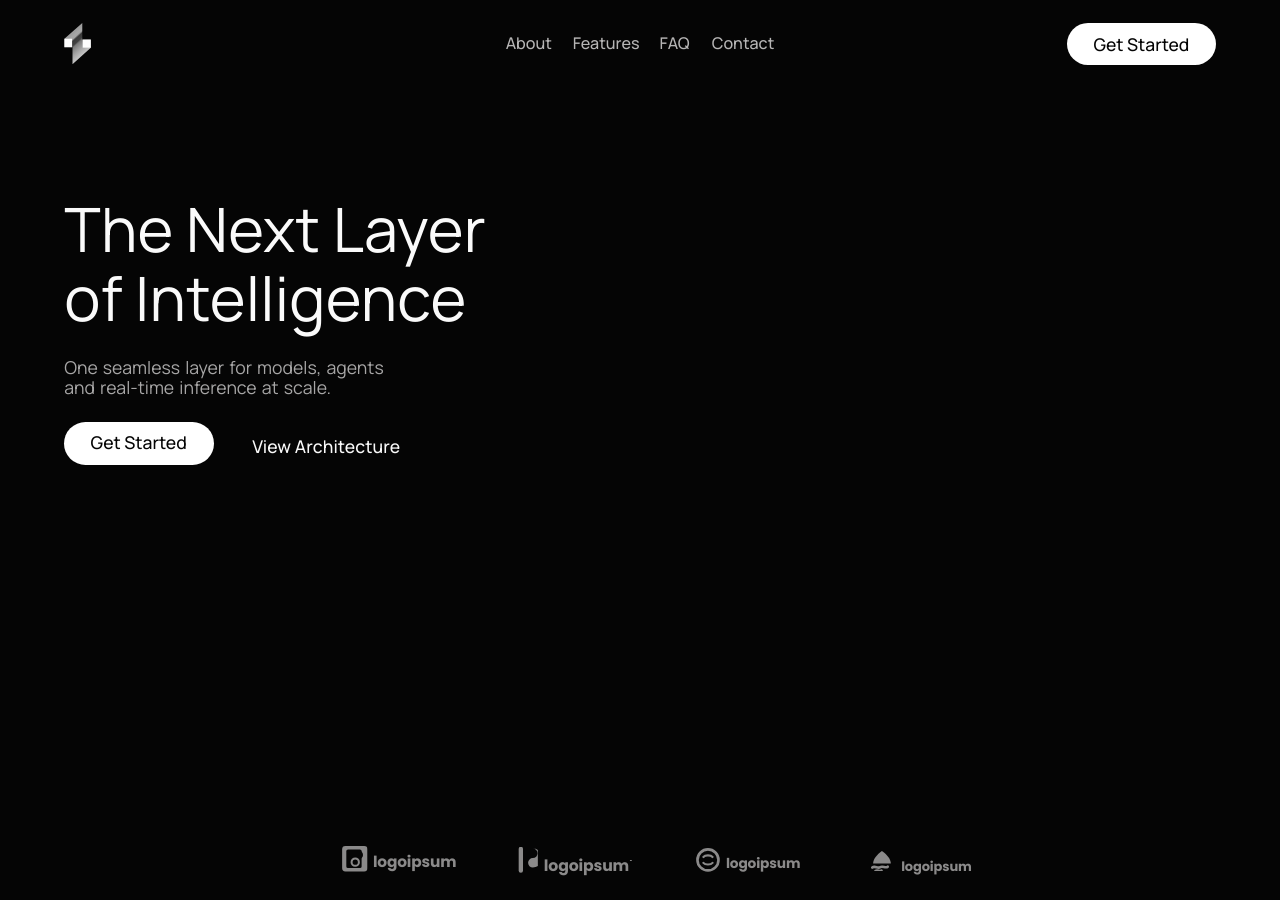
==== index.html @ 89a19761 "feat: dark cinematic AI-infrastructure landing page (single-file, fonts embedded)" ====
<!doctype html>
<html lang="en">
<head>
<meta charset="utf-8">
<meta name="viewport" content="width=device-width, initial-scale=1, viewport-fit=cover">
<meta name="color-scheme" content="dark">
<meta name="theme-color" content="#050505">
<meta name="description" content="One seamless layer for models, agents and real-time inference at scale — DevilX Security Labs.">
<title>The Next Layer of Intelligence</title>
<style>
/* ---------- Fonts (self-contained) ---------- */
@font-face{font-family:'Manrope';font-style:normal;font-weight:200 800;font-display:swap;src:url([data-uri]) format('woff2');}
@font-face{font-family:'IpsumMark';font-style:normal;font-weight:700;font-display:swap;src:url([data-uri]) format('woff2');}

/* ---------- Units & tokens ---------- */
:root{
  --u:calc(100vh / 1058);
  --uw:calc(100vw / 1487);
  --h:clamp(var(--u), calc(var(--u) * .65 + var(--uw) * .35), calc(var(--u) * 1.16));
  --m:1px;
  --ease:cubic-bezier(.22,1,.36,1);
  --ink:#fafafa;
  --muted:#a7a6a6;
  --nav:#b6b5b5;
  --strip:#8b8a8a;
  --pill:#ffffff;
  --pill-ink:#050505;
  --bg:#050505;
}
@supports (height:100dvh){ :root{ --u:calc(100dvh / 1058); } }

*,*::before,*::after{box-sizing:border-box;margin:0;padding:0}
html,body{height:100%}
body{
  background:var(--bg);
  color:var(--ink);
  font-family:'Manrope',-apple-system,BlinkMacSystemFont,'Segoe UI',sans-serif;
  overflow:hidden;
  -webkit-font-smoothing:antialiased;
  text-rendering:geometricPrecision;
}
a{color:inherit;text-decoration:none}
svg{display:block}

/* ---------- Stage ---------- */
.stage{position:relative;width:100%;height:100%;overflow:hidden}

/* ---------- Full-bleed video plate ---------- */
.plate{position:absolute;top:0;bottom:0;left:calc(50% - 50vw);right:calc(50% - 50vw);overflow:hidden;z-index:0}
.plate video{
  position:absolute;left:50%;
  top:calc(1 * var(--u));
  width:calc(1492 * var(--u));
  height:calc(1054 * var(--u));
  transform:translateX(calc(-50% - calc(.5 * var(--u))));
  object-fit:cover;pointer-events:none;
}
.plate::after{
  content:"";position:absolute;inset:0;pointer-events:none;
  background:
    linear-gradient(to bottom,
      rgba(5,5,5,0) 78.8%,
      rgba(5,5,5,.23) 79.6%,
      rgba(5,5,5,.45) 81.4%,
      rgba(5,5,5,.75) 83.3%,
      rgba(5,5,5,.84) 85.2%,
      rgba(5,5,5,.888) 88%,
      rgba(5,5,5,.905) 91%,
      rgba(5,5,5,.96) 95%,
      #050505 100%),
    linear-gradient(to right,
      #050505 calc(50% - 746 * var(--u)),
      transparent calc(50% - 676 * var(--u)),
      transparent calc(50% + 676 * var(--u)),
      #050505 calc(50% + 746 * var(--u)));
}

/* ---------- Top bar ---------- */
.topbar{position:absolute;inset:0;z-index:30;pointer-events:none}
.topbar a,.topbar button{pointer-events:auto}

.brand{position:absolute;left:calc(75 * var(--u));top:calc(27 * var(--u));width:calc(31.5 * var(--u));height:calc(48.5 * var(--u))}
.brand svg{width:100%;height:100%}

.links{
  position:absolute;left:50%;top:calc(51 * var(--u));
  transform:translate(-50%,-50%);
  display:flex;align-items:center;white-space:nowrap;
  font-size:calc(19 * var(--u));font-weight:500;color:var(--nav);
}
.links a{transition:color .3s ease}
.links a:hover{color:var(--ink)}
.links a + a{margin-left:calc(24.5 * var(--u))}
.links a:nth-child(3){margin-left:calc(23.5 * var(--u))}
.links a:nth-child(4){margin-left:calc(26 * var(--u))}

.pill{
  display:inline-flex;align-items:center;justify-content:center;
  background:var(--pill);color:var(--pill-ink);border-radius:999px;
}
.pill-nav{
  position:absolute;right:calc(75.4 * var(--u));top:calc(27 * var(--u));
  width:calc(175 * var(--u));height:calc(49 * var(--u));
  font-size:calc(20.6 * var(--u));font-weight:500;
}
.pill-nav span{display:inline-block;transform:translateY(calc(1 * var(--u)))}
.pill-nav:hover,.pill-cta:hover{opacity:.92}

/* ---------- Hero ---------- */
.hero{position:absolute;inset:0;pointer-events:none;z-index:20}
.hero a{pointer-events:auto}

.headline{
  position:absolute;left:calc(75.5 * var(--u));top:calc(230.5 * var(--u));
  font-weight:400;color:var(--ink);line-height:1;
  font-size:calc(71.6 * var(--h));
  line-height:calc(80.5 * var(--h));
  letter-spacing:calc(.3 * var(--h));
}
.headline span{display:block;white-space:nowrap}

.sub{
  position:absolute;left:calc(75.5 * var(--u));
  top:calc(230.5 * var(--u) + 189 * var(--h));
  color:var(--muted);font-weight:400;
  font-size:calc(20.7 * var(--h));
  line-height:calc(23.5 * var(--h));
  word-spacing:calc(1.8 * var(--h));
}
.sub span{display:block;white-space:nowrap}

.pill-cta{
  position:absolute;left:calc(74.9 * var(--u));
  top:calc(230.5 * var(--u) + 264.5 * var(--h));
  width:calc(175.6 * var(--h));height:calc(50 * var(--h));
  font-size:calc(20.6 * var(--h));font-weight:500;
}
.ghost{
  position:absolute;
  left:calc(74.9 * var(--u) + 220.6 * var(--h));
  top:calc(230.5 * var(--u) + 279.5 * var(--h));
  font-size:calc(20.6 * var(--h));font-weight:500;color:var(--ink);
  letter-spacing:calc(.12 * var(--h));
  transition:opacity .3s ease;
}
.ghost:hover{opacity:.7}

/* ---------- Logo strip ---------- */
.logos{
  position:absolute;inset:0;z-index:20;
  left:50%;width:calc(741 * var(--u));
  transform:translateX(calc(-50% + 20 * var(--u)));
  color:var(--strip);pointer-events:none;
}
.lg{position:absolute;white-space:nowrap}
.lg svg{position:absolute;left:0;top:0}
.lg .word{
  position:absolute;
  font-family:'IpsumMark','Manrope',sans-serif;font-weight:700;
  letter-spacing:-.01em;
}
.lg1{left:calc(-.5 * var(--u));top:calc(994.7 * var(--u))}
.lg1 svg{width:calc(30.5 * var(--u));height:calc(31 * var(--u))}
.lg1 .word{left:calc(37 * var(--u));top:calc(5.6 * var(--u));font-size:calc(18.1 * var(--u))}

.lg2{left:calc(206.5 * var(--u));top:calc(995.7 * var(--u))}
.lg2 svg{width:calc(24.5 * var(--u));height:calc(30 * var(--u))}
.lg2 .word{left:calc(31 * var(--u));top:calc(7.3 * var(--u));font-size:calc(18.5 * var(--u))}
.lg2 .dot{display:inline-block;width:.09em;height:.09em;border-radius:50%;background:currentColor;vertical-align:.62em;margin-left:.06em}

.lg3{left:calc(416.5 * var(--u));top:calc(996.7 * var(--u))}
.lg3 svg{width:calc(28.5 * var(--u));height:calc(28 * var(--u))}
.lg3 .word{left:calc(35 * var(--u));top:calc(7.3 * var(--u));font-size:calc(16.15 * var(--u))}

.lg4{left:calc(620.5 * var(--u));top:calc(998.7 * var(--u))}
.lg4 svg{width:calc(28.5 * var(--u));height:calc(25.5 * var(--u))}
.lg4 .word{left:calc(37 * var(--u));top:calc(8.3 * var(--u));font-size:calc(15.3 * var(--u))}

/* ---------- Mobile burger ---------- */
.burger{
  position:absolute;right:calc(72 * var(--m));top:calc(26 * var(--m));z-index:60;
  display:none;place-items:center;
  width:calc(46 * var(--m));height:calc(46 * var(--m));
  border-radius:999px;border:1px solid rgba(255,255,255,.14);
  background:rgba(255,255,255,.06);
  -webkit-backdrop-filter:blur(14px);backdrop-filter:blur(14px);
  cursor:pointer;
}
.burger i{
  position:absolute;left:50%;width:calc(19 * var(--m));height:calc(1.8 * var(--m));
  margin-left:calc(-9.5 * var(--m));border-radius:2px;background:var(--ink);
  transition:transform .42s var(--ease);
}
.burger i:nth-child(1){transform:translateY(calc(-4.3 * var(--m)))}
.burger i:nth-child(2){transform:translateY(calc( 4.3 * var(--m)))}
.stage.is-open .burger i:nth-child(1){transform:rotate(45deg)}
.stage.is-open .burger i:nth-child(2){transform:rotate(-45deg)}

/* ---------- Full-screen menu (portrait) ---------- */
.menu{
  position:fixed;inset:0;z-index:50;display:none;
  background:linear-gradient(180deg,rgba(5,5,5,.96),rgba(5,5,5,.98)),url();
  -webkit-backdrop-filter:blur(18px);backdrop-filter:blur(18px);
  opacity:0;visibility:hidden;
  transition:opacity .42s ease,visibility .42s ease;
  padding-top:calc(22 * var(--m));
  padding-left:calc(22 * var(--m));
  padding-right:calc(22 * var(--m));
  padding-bottom:calc(34 * var(--m));
  padding-top:calc(22 * var(--m) + env(safe-area-inset-top));
  padding-bottom:calc(34 * var(--m) + env(safe-area-inset-bottom));
}
.stage.is-open .menu{opacity:1;visibility:visible}
.menu-inner{display:flex;flex-direction:column;height:100%;justify-content:space-between}
.menu-eyebrow{font-size:calc(13 * var(--m));font-weight:600;letter-spacing:calc(.24 * var(--m));text-transform:uppercase;color:var(--strip)}
.menu-list{list-style:none}
.menu-list li{border-bottom:1px solid rgba(255,255,255,.07)}
.menu-list a{
  display:flex;align-items:center;justify-content:space-between;
  padding:calc(15 * var(--m)) 0;
  font-size:calc(31 * var(--m));min-font-size:25px;
  font-weight:600;color:var(--ink);letter-spacing:calc(.3 * var(--m));
}
.menu-list a{font-size:max(calc(31 * var(--m)),25px)}
.menu-list a::after{
  content:"";width:calc(8 * var(--m));height:calc(8 * var(--m));
  border-top:1.5px solid var(--strip);border-right:1.5px solid var(--strip);
  transform:rotate(45deg);flex:none;
}
.menu-foot{display:flex;flex-direction:column;gap:calc(20 * var(--m));align-items:flex-start}
.menu-foot .pill-cta{position:static;width:auto;height:calc(50 * var(--m));padding:0 calc(30 * var(--m));font-size:calc(17 * var(--m))}
.menu-foot .ghost{position:static;left:auto;top:auto;font-size:calc(16 * var(--m));letter-spacing:calc(.1 * var(--m));color:var(--muted)}

/* Reveal stagger */
.menu .reveal{opacity:0;transform:translateY(calc(18 * var(--m)));transition:opacity .5s ease var(--d,0s),transform .5s var(--ease) var(--d,0s)}
.stage.is-open .menu .reveal{opacity:1;transform:none}
.menu-eyebrow.reveal{--d:.06s}
.menu-list li:nth-child(1) .reveal,.menu-list li.reveal:nth-child(1){--d:.10s}
.menu-list li.reveal:nth-child(2){--d:.16s}
.menu-list li.reveal:nth-child(3){--d:.22s}
.menu-list li.reveal:nth-child(4){--d:.28s}
.menu-foot.reveal{--d:.34s}

/* ---------- Entrance animations ---------- */
@keyframes rise{from{opacity:0;transform:translateY(calc(14 * var(--u)))}}
@keyframes riseHead{from{opacity:0;transform:translateY(calc(14 * var(--h)))}}
@keyframes riseNav{from{opacity:0;transform:translate(-50%,calc(-50% + 14 * var(--u)))}}
@keyframes fade{from{opacity:0}}

@media (prefers-reduced-motion: no-preference){
  .brand{animation:rise .8s var(--ease) both}
  .links{animation:riseNav .8s var(--ease) both}
  .pill-nav{animation:rise .8s var(--ease) both}
  .headline{animation:riseHead .9s var(--ease) .06s both}
  .sub{animation:riseHead .9s var(--ease) .14s both}
  .pill-cta,.ghost{animation:riseHead .9s var(--ease) .22s both}
  .lg{animation:fade 1.1s var(--ease) .34s both}
}
@media (prefers-reduced-motion: reduce){
  .brand,.links,.pill-nav,.headline,.sub,.pill-cta,.ghost,.lg{animation:none !important}
  .burger i,.menu,.menu .reveal{transition-duration:.001ms !important}
}

/* ============================================================
   Portrait / tablet
   ============================================================ */
@media (max-aspect-ratio: 11/10){
  :root{--m:min(calc(100vw / 430), 1.34px)}
  .stage{display:flex;flex-direction:column}
  .plate{top:0;left:0;right:0;width:100%;transform:none;overflow:hidden}
  .plate video{left:0;right:0;top:0;bottom:0;width:100%;height:100%;transform:none;object-position:43% center}
  .plate::after{
    background:
      linear-gradient(to right, rgba(5,5,5,.86), rgba(5,5,5,.66) 42%, rgba(5,5,5,.2) 78%, rgba(5,5,5,.1) 100%),
      linear-gradient(to bottom, rgba(5,5,5,.72) 0%, rgba(5,5,5,.34) 24%, rgba(5,5,5,.34) 56%, rgba(5,5,5,.8) 82%, rgba(5,5,5,.97) 94%, #050505 100%);
  }

  .topbar{position:relative;inset:auto;height:auto;flex:none;pointer-events:none}
  .brand{position:absolute;left:calc(22 * var(--m));top:calc(28 * var(--m));width:calc(24 * var(--m));height:calc(37 * var(--m))}
  .links,.pill-nav{display:none}
  .burger{display:grid}

  .hero{position:relative;inset:auto;flex:1;display:flex;flex-direction:column;justify-content:flex-end;padding:0 calc(22 * var(--m)) calc(14 * var(--m));pointer-events:none}
  .headline{position:static;margin-bottom:calc(12 * var(--m));font-size:max(calc(34 * var(--m)),27px);line-height:1.16;letter-spacing:calc(.3 * var(--m))}
  .headline span{display:inline;white-space:normal}
  .headline span + span::before{content:" "}
  .sub{position:static;margin-bottom:calc(24 * var(--m));font-size:max(calc(15.5 * var(--m)),13px);line-height:calc(23.5 * var(--m));word-spacing:normal;color:var(--muted)}
  .sub span{white-space:normal}
  .sub span + span::before{content:" "}
  .pill-cta{position:static;width:auto;height:calc(50 * var(--m));padding:0 calc(30 * var(--m));font-size:calc(17 * var(--m));align-self:flex-start}
  .ghost{position:static;left:auto;top:auto;margin-top:calc(16 * var(--m));font-size:calc(16 * var(--m))}

  .logos{position:relative;inset:auto;flex:none;width:auto;transform:none;padding:calc(20 * var(--m)) calc(22 * var(--m)) calc(34 * var(--m));padding-bottom:calc(34 * var(--m) + env(safe-area-inset-bottom));display:grid;grid-template-columns:repeat(2,auto);gap:calc(20 * var(--m)) calc(26 * var(--m));justify-content:start;align-content:end}
  .lg{position:static;display:flex;align-items:center}
  .lg svg{position:static;width:calc(24 * var(--m));height:calc(24 * var(--m));flex:none}
  .lg2 svg{height:calc(28 * var(--m))}
  .lg .word{position:static;left:auto;top:auto;font-size:max(calc(15.5 * var(--m)),13px);margin-left:calc(8 * var(--m))}
}

@media (min-width:600px) and (max-aspect-ratio: 11/10){
  :root{--m:min(calc(100vw / 860), calc(100vh / 760), 1.25px)}
  .plate video{object-position:44% center}
  .plate::after{
    background:
      linear-gradient(to right, rgba(5,5,5,.84), rgba(5,5,5,.6) 42%, rgba(5,5,5,.16) 78%, rgba(5,5,5,.06) 100%),
      linear-gradient(to bottom, rgba(5,5,5,.66) 0%, rgba(5,5,5,.28) 24%, rgba(5,5,5,.3) 56%, rgba(5,5,5,.78) 82%, rgba(5,5,5,.96) 94%, #050505 100%);
  }
  .headline{font-size:max(calc(46 * var(--m)),34px)}
  .headline span{display:block}
  .headline span + span::before{content:none}
  .logos{grid-template-columns:repeat(4,auto);gap:calc(22 * var(--m)) calc(30 * var(--m))}
}
</style>
</head>
<body>
<div class="stage" id="stage">

  <div class="plate">
    <video autoplay muted loop playsinline preload="auto" aria-hidden="true" tabindex="-1"
      src="https://d8j0ntlcm91z4.cloudfront.net/user_38xzZboKViGWJOttwIXH07lWA1P/hf_20260808_112712_da9d53df-6d27-4b12-bdf6-aa9dc2622bdf.mp4"></video>
  </div>

  <header class="topbar">
    <a class="brand" href="/" aria-label="Home">
      <svg viewBox="0 0 31.5 48.5" xmlns="http://www.w3.org/2000/svg" aria-hidden="true">
        <defs>
          <linearGradient id="bg1" gradientUnits="userSpaceOnUse" x1="8" y1="0" x2="34.1" y2="28.9">
            <stop offset=".28" stop-color="#9e9e9e"/>
            <stop offset=".34" stop-color="#a6a6a6"/>
            <stop offset=".40" stop-color="#a3a3a3"/>
            <stop offset=".45" stop-color="#3a3a3a"/>
            <stop offset=".55" stop-color="#414141"/>
            <stop offset=".60" stop-color="#7a7a7a"/>
            <stop offset=".68" stop-color="#8e8e8e"/>
            <stop offset=".80" stop-color="#a9a9a9"/>
            <stop offset=".95" stop-color="#c4c4c4"/>
            <stop offset="1"  stop-color="#cccccc"/>
          </linearGradient>
        </defs>
        <path d="M21.5 0 L21.5 19.5 L31.5 19.5 L31.5 29 L10 48.5 L10 28.5 L0.5 28.5 L0.5 18.5 Z" fill="url(#bg1)"/>
        <rect x="0.5" y="18.5" width="9" height="10" fill="#fdfdfd"/>
        <rect x="22" y="19.5" width="9.5" height="9.5" fill="#fdfdfd"/>
      </svg>
    </a>

    <nav class="links" aria-label="Primary">
      <a href="#about">About</a>
      <a href="#features">Features</a>
      <a href="#faq">FAQ</a>
      <a href="#contact">Contact</a>
    </nav>

    <a class="pill pill-nav" href="#contact"><span>Get Started</span></a>

    <button class="burger" id="burger" type="button" aria-label="Open menu" aria-expanded="false" aria-controls="menu">
      <i></i><i></i>
    </button>
  </header>

  <nav class="menu" id="menu" aria-label="Mobile" aria-hidden="true">
    <div class="menu-inner">
      <p class="menu-eyebrow reveal">Menu</p>
      <ul class="menu-list">
        <li class="reveal"><a href="#about">About</a></li>
        <li class="reveal"><a href="#features">Features</a></li>
        <li class="reveal"><a href="#faq">FAQ</a></li>
        <li class="reveal"><a href="#contact">Contact</a></li>
      </ul>
      <div class="menu-foot">
        <a class="pill pill-cta reveal" href="#contact"><span>Get Started</span></a>
        <a class="ghost reveal" href="#architecture">View Architecture</a>
      </div>
    </div>
  </nav>

  <main class="hero">
    <h1 class="headline"><span>The Next Layer</span><span>of Intelligence</span></h1>
    <p class="sub"><span>One seamless layer for models, agents</span><span>and real-time inference at scale.</span></p>
    <div class="actions">
      <a class="pill pill-cta" href="#contact"><span>Get Started</span></a>
      <a class="ghost" href="#architecture">View Architecture</a>
    </div>
  </main>

  <section class="logos" aria-label="Partners">
    <div class="lg lg1">
      <svg viewBox="0 0 30 31" aria-hidden="true">
        <defs><mask id="lg1m"><rect width="30" height="31" fill="#fff"/><circle cx="19.5" cy="10.5" r="5.1" fill="#000"/></mask></defs>
        <path fill="currentColor" mask="url(#lg1m)" d="M0 4a4 4 0 0 1 4-4h22a4 4 0 0 1 4 4v22a4 4 0 0 1-4 4H4a4 4 0 0 1-4-4V4zm5 2v18a2 2 0 0 0 2 2h14a2 2 0 0 0 2-2V6a2 2 0 0 0-2-2H7a2 2 0 0 0-2 2z"/>
        <path fill="currentColor" d="M15.5 24.5a5.5 5.5 0 1 1 0-11 5.5 5.5 0 0 1 0 11zm0-8.6a3.1 3.1 0 1 0 0 6.2 3.1 3.1 0 0 0 0-6.2z"/>
      </svg>
      <span class="word">logoipsum</span>
    </div>

    <div class="lg lg2">
      <svg viewBox="0 0 25 30" aria-hidden="true">
        <path fill="currentColor" d="M1 2a2.6 2.6 0 0 1 5.2 0v26A2.6 2.6 0 0 1 1 28V2z"/>
        <path fill="currentColor" d="M18 1.6a11.4 11.4 0 1 1 0 22.8 5.7 5.7 0 0 1 0-11.4 5.7 5.7 0 0 0 0-11.4z"/>
      </svg>
      <span class="word">logoipsum<span class="dot"></span></span>
    </div>

    <div class="lg lg3">
      <svg viewBox="0 0 28 28" aria-hidden="true" fill="none" stroke="currentColor">
        <circle cx="14" cy="14" r="12.35" stroke-width="3.1"/>
        <path d="M8.6 10.6c2.1-2.6 8.7-2.6 10.8 0" stroke-width="2.5" stroke-linecap="round"/>
        <path d="M8.6 17.4c2.1 2.6 8.7 2.6 10.8 0" stroke-width="2.5" stroke-linecap="round"/>
      </svg>
      <span class="word">logoipsum</span>
    </div>

    <div class="lg lg4">
      <svg viewBox="0 0 28 25.5" aria-hidden="true">
        <path fill="currentColor" d="M14 1.2c6.6 4.8 10.4 10 10.4 14.6H3.6C3.6 11.2 7.4 6 14 1.2z"/>
        <g fill="none" stroke="currentColor" stroke-width="3.05" stroke-linecap="round">
          <path d="M2.6 20.6c3.2-2.4 6.4 1.6 9.4-.4s6 1.8 8.8-.6"/>
          <path d="M6.4 24.6c2.4-1.8 4.8 1.2 7-.4"/>
        </g>
      </svg>
      <span class="word">logoipsum</span>
    </div>
  </section>

</div>

<script>
(function(){
  var stage = document.getElementById('stage');
  var burger = document.getElementById('burger');
  var menu = document.getElementById('menu');

  function setOpen(open){
    stage.classList.toggle('is-open', open);
    burger.setAttribute('aria-expanded', String(open));
    burger.setAttribute('aria-label', open ? 'Close menu' : 'Open menu');
    menu.setAttribute('aria-hidden', String(!open));
  }

  burger.addEventListener('click', function(){
    setOpen(!stage.classList.contains('is-open'));
  });

  menu.addEventListener('click', function(e){
    if (e.target.closest('a')) setOpen(false);
  });

  document.addEventListener('keydown', function(e){
    if (e.key === 'Escape' && stage.classList.contains('is-open')) setOpen(false);
  });

  window.addEventListener('resize', function(){
    if (window.innerWidth / window.innerHeight > 1.1) setOpen(false);
  });
})();
</script>
</body>
</html>
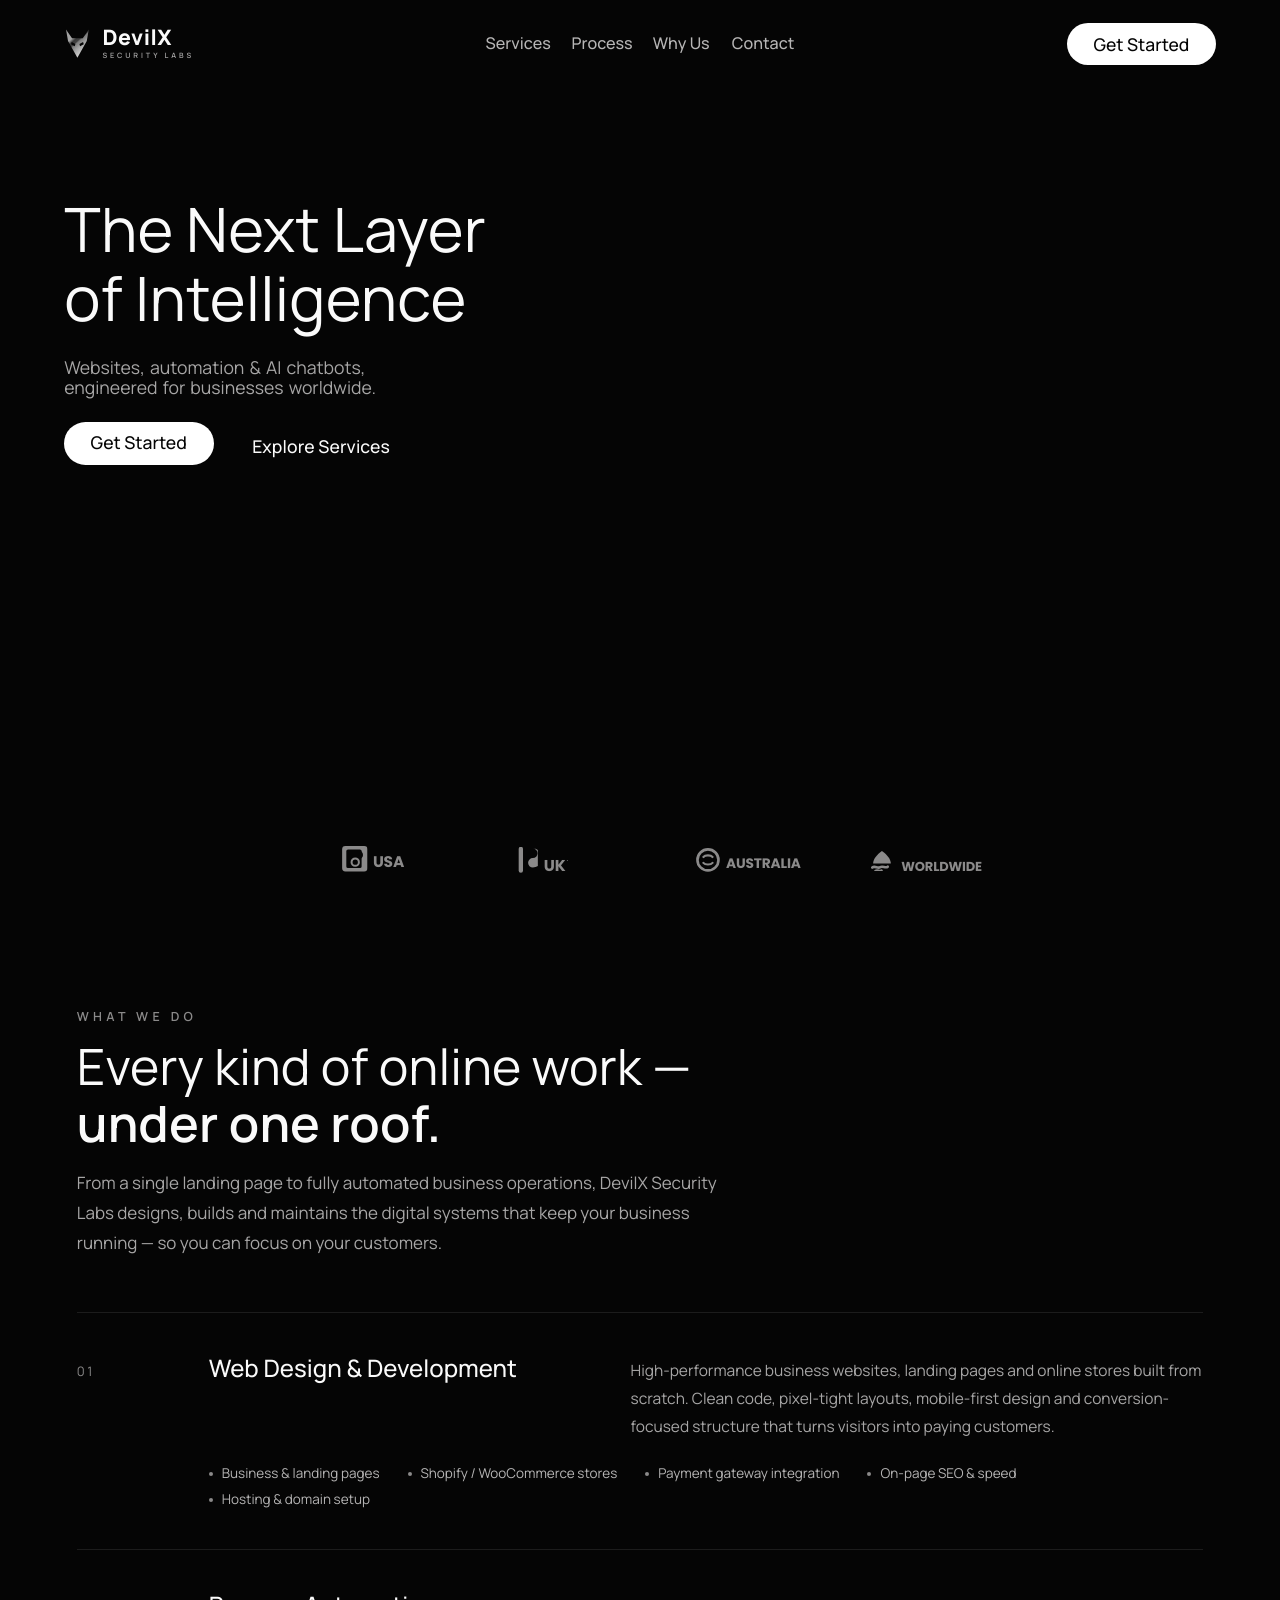
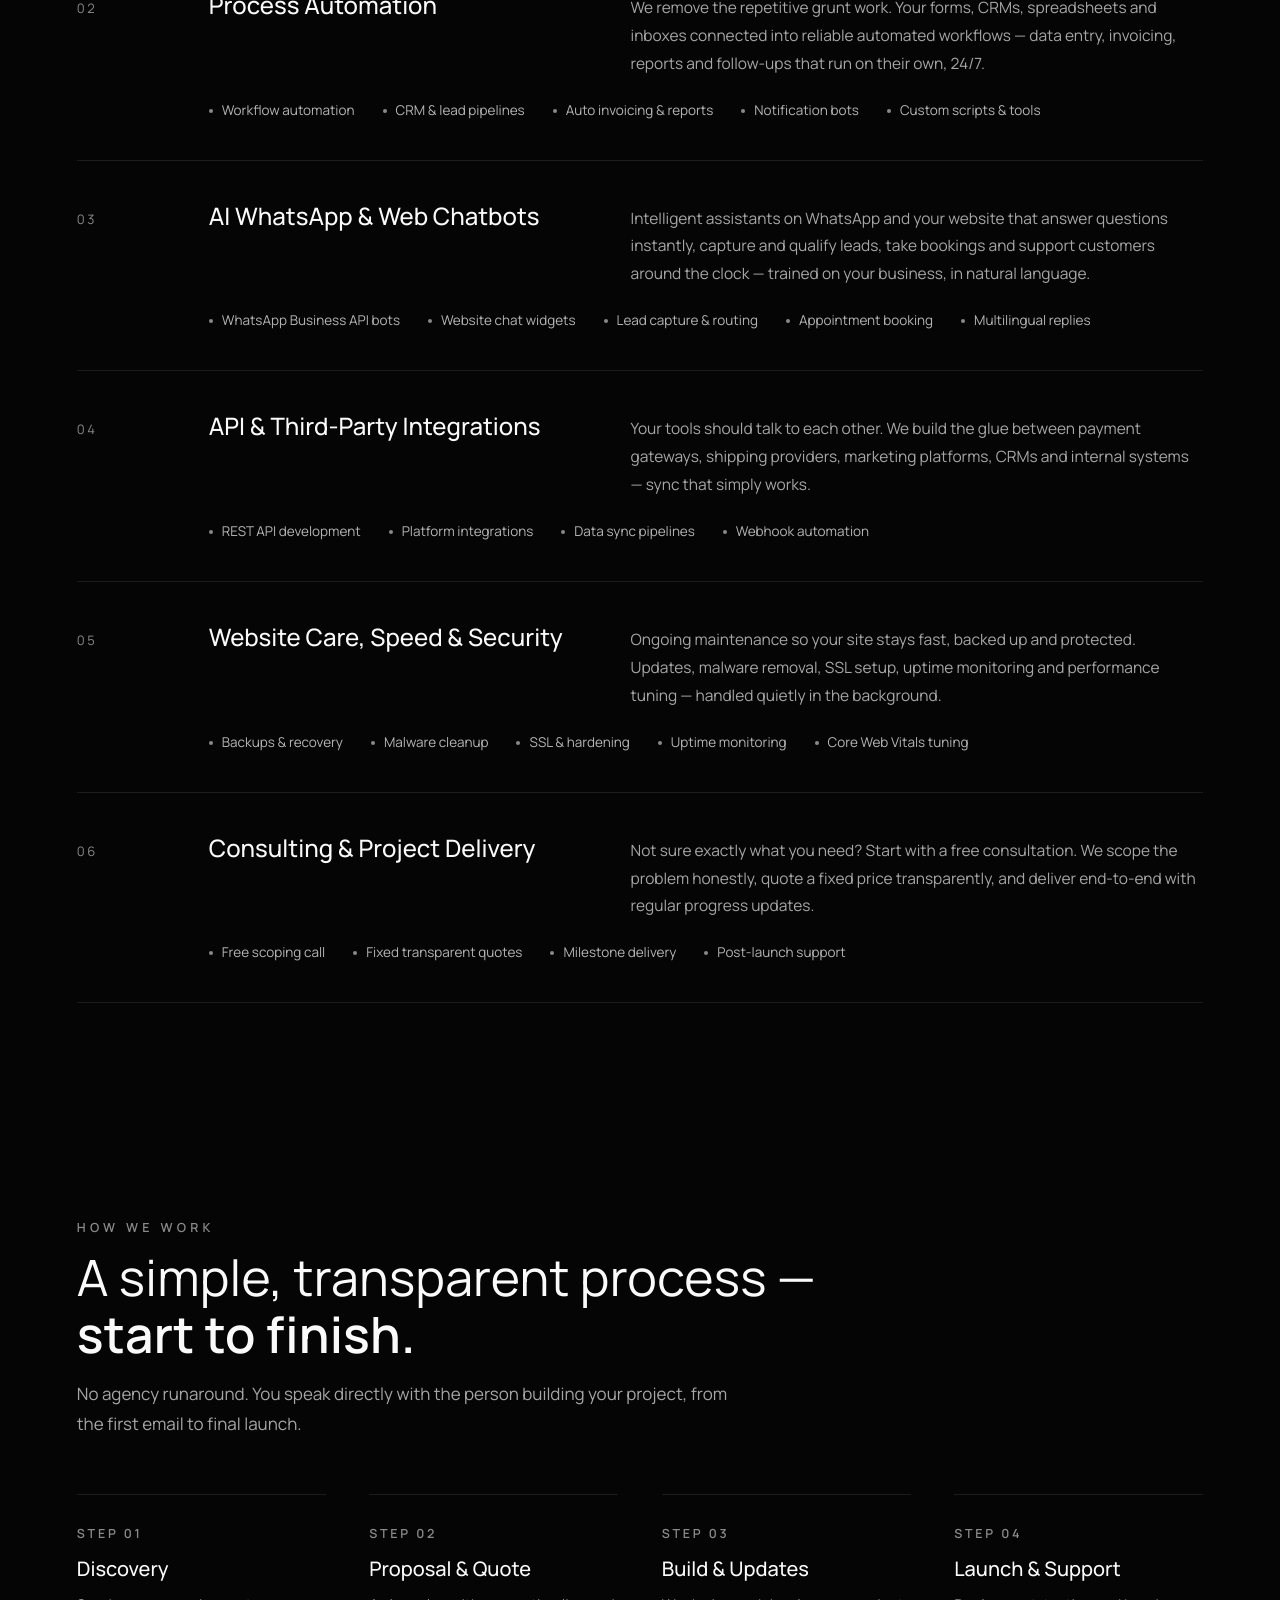
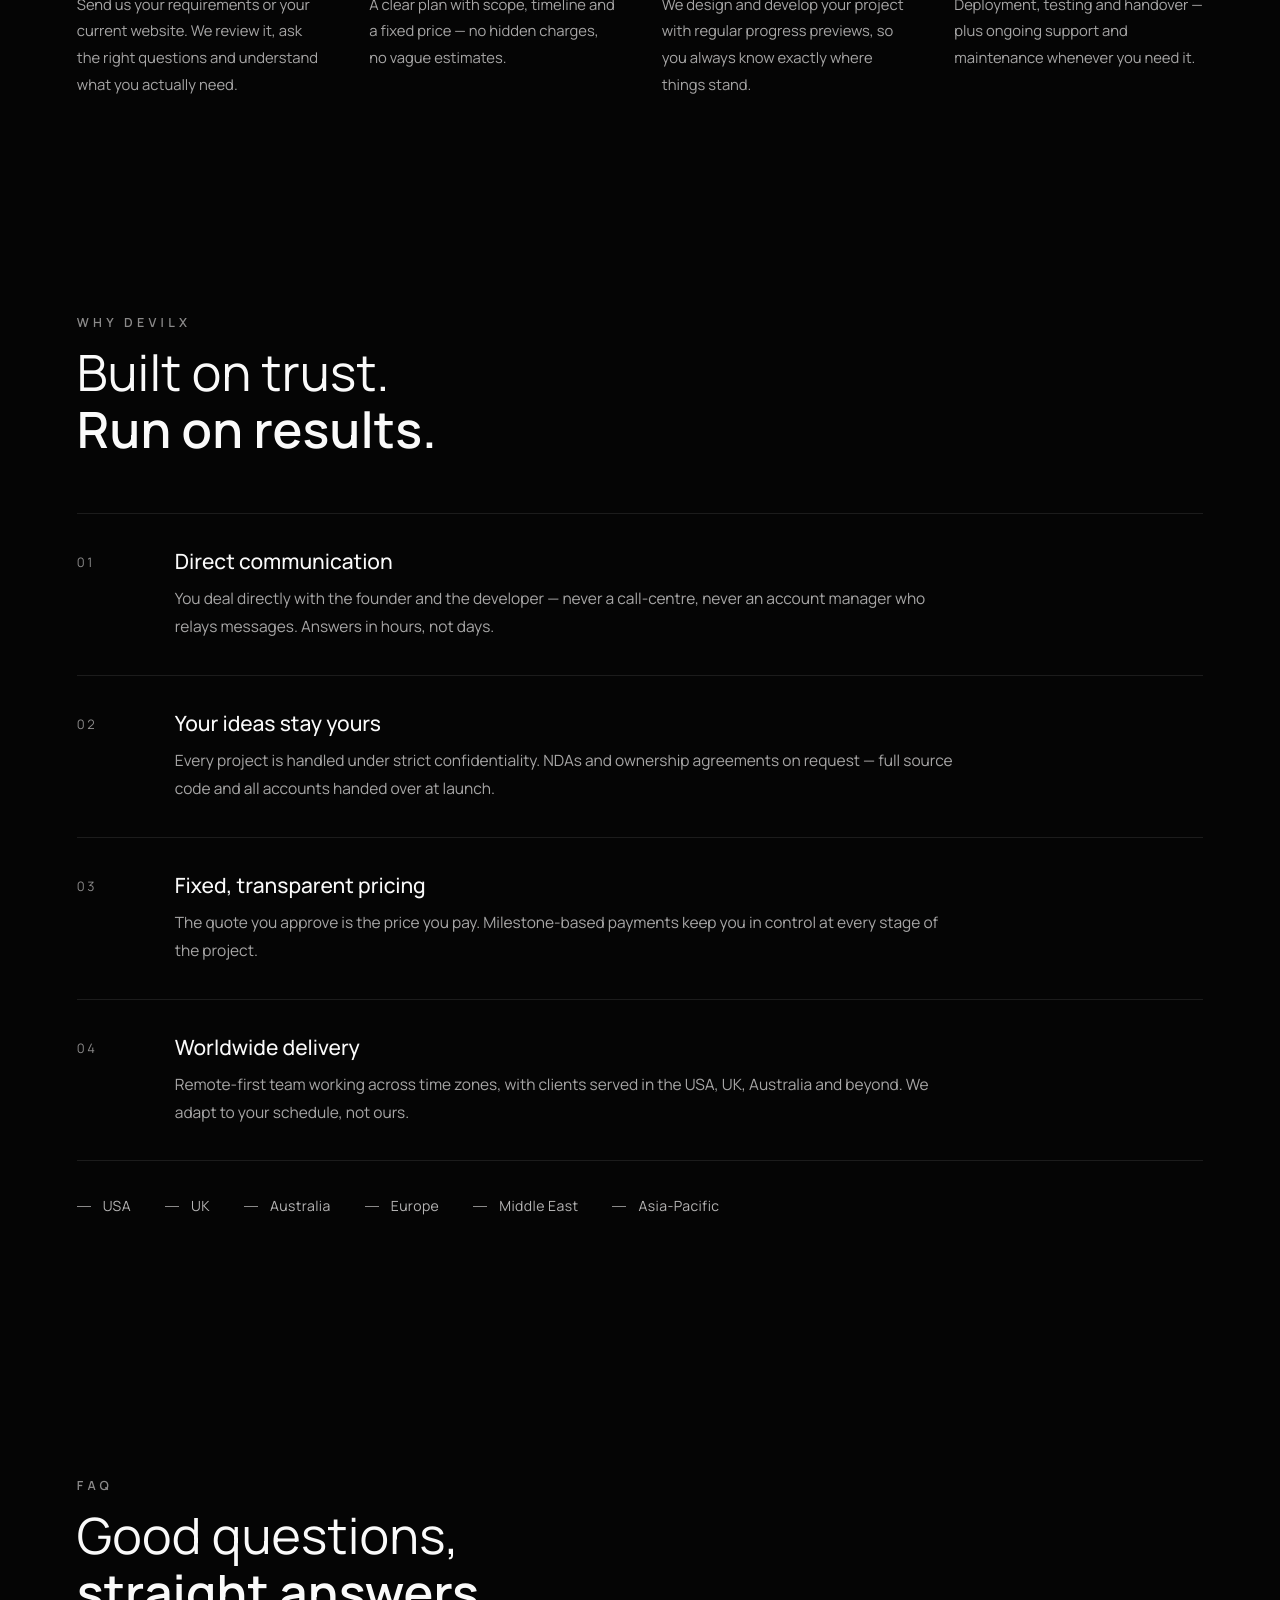
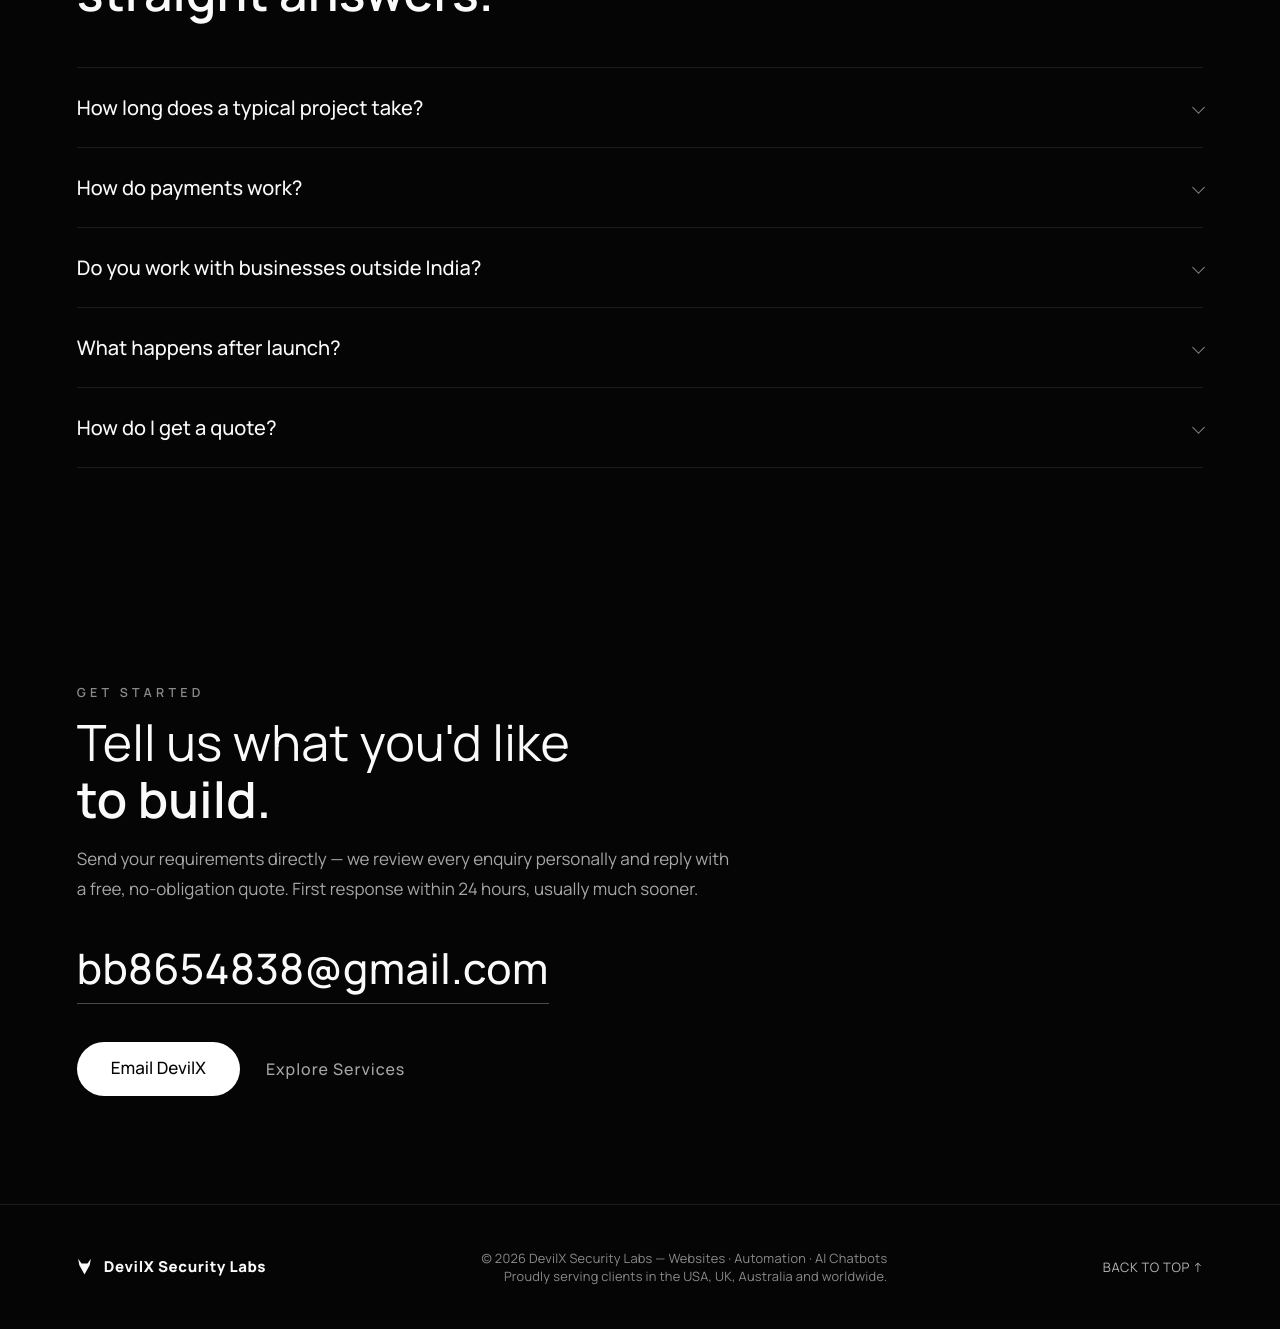
==== commit 2070da32: "feat: DevilX Security Labs business site — logo, services, process, FAQ, contact" ====
--- a/index.html
+++ b/index.html
@@ -5,8 +5,10 @@
 <meta name="viewport" content="width=device-width, initial-scale=1, viewport-fit=cover">
 <meta name="color-scheme" content="dark">
 <meta name="theme-color" content="#050505">
-<meta name="description" content="One seamless layer for models, agents and real-time inference at scale — DevilX Security Labs.">
-<title>The Next Layer of Intelligence</title>
+<meta name="description" content="DevilX Security Labs — websites, process automation, and AI WhatsApp & web chatbots for ambitious businesses. Serving clients across the USA, UK, Australia and worldwide.">
+<meta property="og:title" content="DevilX Security Labs — The Next Layer of Intelligence">
+<meta property="og:description" content="Websites, automation & AI chatbots engineered for businesses worldwide. Free consultation, transparent pricing, direct communication.">
+<title>DevilX Security Labs — Web, Automation & AI Chatbots</title>
 <style>
 /* ---------- Fonts (self-contained) ---------- */
 @font-face{font-family:'Manrope';font-style:normal;font-weight:200 800;font-display:swap;src:url([data-uri]) format('woff2');}
@@ -26,27 +28,32 @@
   --pill:#ffffff;
   --pill-ink:#050505;
   --bg:#050505;
+  --line:rgba(255,255,255,.09);
 }
 @supports (height:100dvh){ :root{ --u:calc(100dvh / 1058); } }
 
 *,*::before,*::after{box-sizing:border-box;margin:0;padding:0}
+html{scroll-behavior:smooth}
 html,body{height:100%}
 body{
   background:var(--bg);
   color:var(--ink);
   font-family:'Manrope',-apple-system,BlinkMacSystemFont,'Segoe UI',sans-serif;
-  overflow:hidden;
+  overflow-x:hidden;
   -webkit-font-smoothing:antialiased;
   text-rendering:geometricPrecision;
 }
 a{color:inherit;text-decoration:none}
 svg{display:block}
-
-/* ---------- Stage ---------- */
-.stage{position:relative;width:100%;height:100%;overflow:hidden}
+::selection{background:#fafafa;color:#050505}
+:focus-visible{outline:1.5px solid rgba(255,255,255,.65);outline-offset:3px;border-radius:2px}
+
+/* ---------- Hero stage (first viewport — exact comp geometry) ---------- */
+.hero-stage{position:relative;width:100%;height:100%;min-height:100vh;overflow:hidden}
+@supports (height:100dvh){ .hero-stage{height:100dvh} }
 
 /* ---------- Full-bleed video plate ---------- */
-.plate{position:absolute;top:0;bottom:0;left:calc(50% - 50vw);right:calc(50% - 50vw);overflow:hidden;z-index:0}
+.plate{position:absolute;top:0;bottom:0;left:0;right:0;overflow:hidden;z-index:0}
 .plate video{
   position:absolute;left:50%;
   top:calc(1 * var(--u));
@@ -76,11 +83,15 @@
 }
 
 /* ---------- Top bar ---------- */
-.topbar{position:absolute;inset:0;z-index:30;pointer-events:none}
+.topbar{position:fixed;top:0;left:0;right:0;height:100vh;max-height:var(--u);z-index:40;pointer-events:none;transition:background .35s ease,border-color .35s ease;border-bottom:1px solid transparent}
+.topbar.scrolled{background:rgba(5,5,5,.72);-webkit-backdrop-filter:blur(16px);backdrop-filter:blur(16px);border-bottom-color:var(--line)}
 .topbar a,.topbar button{pointer-events:auto}
 
-.brand{position:absolute;left:calc(75 * var(--u));top:calc(27 * var(--u));width:calc(31.5 * var(--u));height:calc(48.5 * var(--u))}
-.brand svg{width:100%;height:100%}
+.brand{position:absolute;left:calc(75 * var(--u));top:calc(27 * var(--u));display:flex;align-items:center;gap:calc(14 * var(--u))}
+.brand-mark{width:calc(31.5 * var(--u));height:calc(48.5 * var(--u));flex:none}
+.brand-word{display:flex;flex-direction:column;line-height:1}
+.brand-word em{font-style:normal;font-weight:800;font-size:calc(25 * var(--u));letter-spacing:calc(.6 * var(--u));color:var(--ink)}
+.brand-word small{font-size:calc(8.6 * var(--u));font-weight:600;letter-spacing:calc(3.4 * var(--u));color:var(--muted);margin-top:calc(5 * var(--u))}
 
 .links{
   position:absolute;left:50%;top:calc(51 * var(--u));
@@ -104,9 +115,9 @@
   font-size:calc(20.6 * var(--u));font-weight:500;
 }
 .pill-nav span{display:inline-block;transform:translateY(calc(1 * var(--u)))}
-.pill-nav:hover,.pill-cta:hover{opacity:.92}
-
-/* ---------- Hero ---------- */
+.pill-nav:hover,.pill-cta:hover{opacity:.9}
+
+/* ---------- Hero content ---------- */
 .hero{position:absolute;inset:0;pointer-events:none;z-index:20}
 .hero a{pointer-events:auto}
 
@@ -178,7 +189,7 @@
 
 /* ---------- Mobile burger ---------- */
 .burger{
-  position:absolute;right:calc(72 * var(--m));top:calc(26 * var(--m));z-index:60;
+  position:absolute;right:calc(24 * var(--m));top:calc(26 * var(--m));z-index:60;
   display:none;place-items:center;
   width:calc(46 * var(--m));height:calc(46 * var(--m));
   border-radius:999px;border:1px solid rgba(255,255,255,.14);
@@ -193,32 +204,30 @@
 }
 .burger i:nth-child(1){transform:translateY(calc(-4.3 * var(--m)))}
 .burger i:nth-child(2){transform:translateY(calc( 4.3 * var(--m)))}
-.stage.is-open .burger i:nth-child(1){transform:rotate(45deg)}
-.stage.is-open .burger i:nth-child(2){transform:rotate(-45deg)}
+body.menu-open .burger i:nth-child(1){transform:rotate(45deg)}
+body.menu-open .burger i:nth-child(2){transform:rotate(-45deg)}
 
 /* ---------- Full-screen menu (portrait) ---------- */
 .menu{
   position:fixed;inset:0;z-index:50;display:none;
-  background:linear-gradient(180deg,rgba(5,5,5,.96),rgba(5,5,5,.98)),url();
+  background:linear-gradient(180deg,rgba(5,5,5,.96),rgba(5,5,5,.98));
   -webkit-backdrop-filter:blur(18px);backdrop-filter:blur(18px);
   opacity:0;visibility:hidden;
   transition:opacity .42s ease,visibility .42s ease;
-  padding-top:calc(22 * var(--m));
   padding-left:calc(22 * var(--m));
   padding-right:calc(22 * var(--m));
-  padding-bottom:calc(34 * var(--m));
-  padding-top:calc(22 * var(--m) + env(safe-area-inset-top));
+  padding-top:calc(120 * var(--m) + env(safe-area-inset-top));
   padding-bottom:calc(34 * var(--m) + env(safe-area-inset-bottom));
 }
-.stage.is-open .menu{opacity:1;visibility:visible}
+body.menu-open{overflow:hidden}
+body.menu-open .menu{opacity:1;visibility:visible}
 .menu-inner{display:flex;flex-direction:column;height:100%;justify-content:space-between}
 .menu-eyebrow{font-size:calc(13 * var(--m));font-weight:600;letter-spacing:calc(.24 * var(--m));text-transform:uppercase;color:var(--strip)}
 .menu-list{list-style:none}
-.menu-list li{border-bottom:1px solid rgba(255,255,255,.07)}
+.menu-list li{border-bottom:1px solid var(--line)}
 .menu-list a{
   display:flex;align-items:center;justify-content:space-between;
   padding:calc(15 * var(--m)) 0;
-  font-size:calc(31 * var(--m));min-font-size:25px;
   font-weight:600;color:var(--ink);letter-spacing:calc(.3 * var(--m));
 }
 .menu-list a{font-size:max(calc(31 * var(--m)),25px)}
@@ -228,18 +237,84 @@
   transform:rotate(45deg);flex:none;
 }
 .menu-foot{display:flex;flex-direction:column;gap:calc(20 * var(--m));align-items:flex-start}
-.menu-foot .pill-cta{position:static;width:auto;height:calc(50 * var(--m));padding:0 calc(30 * var(--m));font-size:calc(17 * var(--m))}
-.menu-foot .ghost{position:static;left:auto;top:auto;font-size:calc(16 * var(--m));letter-spacing:calc(.1 * var(--m));color:var(--muted)}
+.menu-foot .pill-cta{position:static;width:auto;height:calc(50 * var(--m));padding:0 calc(30 * var(--m));font-size:calc(17 * var(--m));align-self:flex-start}
+.menu-foot .ghost{position:static;left:auto;top:auto;margin-top:0;font-size:calc(16 * var(--m));letter-spacing:calc(.1 * var(--m));color:var(--muted)}
 
 /* Reveal stagger */
 .menu .reveal{opacity:0;transform:translateY(calc(18 * var(--m)));transition:opacity .5s ease var(--d,0s),transform .5s var(--ease) var(--d,0s)}
-.stage.is-open .menu .reveal{opacity:1;transform:none}
+body.menu-open .menu .reveal{opacity:1;transform:none}
 .menu-eyebrow.reveal{--d:.06s}
-.menu-list li:nth-child(1) .reveal,.menu-list li.reveal:nth-child(1){--d:.10s}
+.menu-list li.reveal:nth-child(1){--d:.10s}
 .menu-list li.reveal:nth-child(2){--d:.16s}
 .menu-list li.reveal:nth-child(3){--d:.22s}
 .menu-list li.reveal:nth-child(4){--d:.28s}
-.menu-foot.reveal{--d:.34s}
+.menu-foot .reveal:nth-child(1){--d:.32s}
+.menu-foot .reveal:nth-child(2){--d:.36s}
+
+/* ---------- Content below the fold ---------- */
+main{position:relative;z-index:10;background:var(--bg)}
+.sec{max-width:1487px;margin:0 auto;padding:clamp(78px,12vh,150px) clamp(22px,6vw,140px)}
+.kicker{font-size:12.5px;letter-spacing:.34em;text-transform:uppercase;color:var(--strip);font-weight:600}
+.sec h2{font-size:clamp(30px,4vw,50px);font-weight:400;letter-spacing:.2px;line-height:1.14;margin-top:14px}
+.sec h2 b{font-weight:600}
+.lead{color:var(--muted);max-width:660px;font-size:17px;line-height:1.75;margin-top:16px}
+
+.svcs{margin-top:clamp(42px,6vh,64px)}
+.srv{display:grid;grid-template-columns:92px minmax(230px,1fr) 1.5fr;gap:10px 40px;padding:40px 0;border-top:1px solid var(--line)}
+.srv:last-child{border-bottom:1px solid var(--line)}
+.srv .n{color:var(--strip);font-size:13px;letter-spacing:.2em;padding-top:9px}
+.srv h3{font-size:clamp(19px,2vw,24px);font-weight:500;line-height:1.32}
+.srv .desc{color:var(--muted);font-size:15.5px;line-height:1.8;padding-top:4px}
+.srv ul{list-style:none;grid-column:2/-1;margin-top:14px;display:flex;flex-wrap:wrap;gap:8px 28px;color:var(--nav);font-size:13.5px}
+.srv li{display:flex;align-items:center;gap:9px}
+.srv li::before{content:"";width:4px;height:4px;border-radius:50%;background:var(--strip);flex:none}
+
+.steps{display:grid;grid-template-columns:repeat(4,1fr);gap:clamp(28px,3.4vw,48px);margin-top:clamp(42px,6vh,64px)}
+.step{border-top:1px solid var(--line);padding-top:26px}
+.step .sn{font-size:12.5px;letter-spacing:.22em;color:var(--strip);font-weight:600}
+.step h4{font-size:20px;font-weight:500;margin-top:12px;line-height:1.35}
+.step p{color:var(--muted);font-size:14.8px;line-height:1.8;margin-top:10px}
+
+.whys{margin-top:clamp(42px,6vh,64px)}
+.why{display:grid;grid-template-columns:72px 1fr;gap:26px;padding:34px 0;border-top:1px solid var(--line)}
+.why:last-child{border-bottom:1px solid var(--line)}
+.why .wn{font-size:13px;letter-spacing:.2em;color:var(--strip);padding-top:5px}
+.why h4{font-size:21px;font-weight:500}
+.why p{color:var(--muted);font-size:15.5px;line-height:1.8;margin-top:9px;max-width:780px}
+
+.cover{margin-top:36px;display:flex;flex-wrap:wrap;gap:10px 34px;color:var(--nav);font-size:14px;letter-spacing:.03em}
+.cover span{display:inline-flex;align-items:center;gap:12px}
+.cover span::before{content:"";width:14px;height:1px;background:var(--strip)}
+
+.cta-band .big-mail{
+  display:inline-block;margin-top:34px;font-weight:500;color:var(--ink);
+  font-size:clamp(23px,3.4vw,42px);letter-spacing:.01em;
+  border-bottom:1px solid rgba(255,255,255,.28);padding-bottom:6px;
+  transition:border-color .3s ease,opacity .3s ease;word-break:break-all;
+}
+.cta-band .big-mail:hover{border-bottom-color:var(--ink)}
+.cta-actions{display:flex;flex-wrap:wrap;align-items:center;gap:26px;margin-top:38px}
+.cta-band .pill-cta{position:static;width:auto;height:clamp(48px,6vh,54px);padding:0 34px;font-size:17px;align-self:flex-start}
+.cta-band .ghost{position:static;left:auto;top:auto;font-size:16px;color:var(--muted);letter-spacing:.06em}
+
+.faq{margin-top:clamp(36px,5vh,56px)}
+.faq details{border-top:1px solid var(--line)}
+.faq details:last-of-type{border-bottom:1px solid var(--line)}
+.faq summary{list-style:none;cursor:pointer;display:flex;justify-content:space-between;align-items:center;gap:20px;padding:26px 0;font-size:clamp(16.5px,1.9vw,20px);font-weight:500}
+.faq summary::-webkit-details-marker{display:none}
+.faq summary::after{content:"";width:9px;height:9px;border-right:1.5px solid var(--strip);border-bottom:1.5px solid var(--strip);transform:rotate(45deg);transition:transform .3s ease;flex:none}
+.faq details[open] summary::after{transform:rotate(225deg)}
+.faq .a{color:var(--muted);font-size:15.5px;line-height:1.85;padding:2px 0 28px;max-width:780px}
+.faq a{color:var(--ink);text-decoration:underline;text-underline-offset:3px}
+
+footer{border-top:1px solid var(--line);background:var(--bg)}
+.foot{max-width:1487px;margin:0 auto;padding:44px clamp(22px,6vw,140px);display:flex;flex-wrap:wrap;align-items:center;justify-content:space-between;gap:18px}
+.foot-brand{display:flex;align-items:center;gap:12px}
+.foot-brand svg{width:15px;height:23px}
+.foot-brand b{font-weight:800;font-size:15px;letter-spacing:.04em}
+.foot small{color:var(--strip);font-size:12.8px;letter-spacing:.02em;text-align:right}
+.foot a.back{color:var(--nav);font-size:13px;letter-spacing:.05em;text-transform:uppercase}
+.foot a.back:hover{color:var(--ink)}
 
 /* ---------- Entrance animations ---------- */
 @keyframes rise{from{opacity:0;transform:translateY(calc(14 * var(--u)))}}
@@ -253,11 +328,12 @@
   .pill-nav{animation:rise .8s var(--ease) both}
   .headline{animation:riseHead .9s var(--ease) .06s both}
   .sub{animation:riseHead .9s var(--ease) .14s both}
-  .pill-cta,.ghost{animation:riseHead .9s var(--ease) .22s both}
+  .hero .pill-cta,.hero .ghost{animation:riseHead .9s var(--ease) .22s both}
   .lg{animation:fade 1.1s var(--ease) .34s both}
 }
 @media (prefers-reduced-motion: reduce){
-  .brand,.links,.pill-nav,.headline,.sub,.pill-cta,.ghost,.lg{animation:none !important}
+  html{scroll-behavior:auto}
+  .brand,.links,.pill-nav,.headline,.sub,.hero .pill-cta,.hero .ghost,.lg{animation:none !important}
   .burger i,.menu,.menu .reveal{transition-duration:.001ms !important}
 }
 
@@ -266,35 +342,45 @@
    ============================================================ */
 @media (max-aspect-ratio: 11/10){
   :root{--m:min(calc(100vw / 430), 1.34px)}
-  .stage{display:flex;flex-direction:column}
-  .plate{top:0;left:0;right:0;width:100%;transform:none;overflow:hidden}
+  .hero-stage{display:flex;flex-direction:column;height:100vh;min-height:100vh}
+  @supports (height:100dvh){ .hero-stage{height:100dvh} }
+  .plate{top:0;left:0;right:0;width:100%;transform:none}
   .plate video{left:0;right:0;top:0;bottom:0;width:100%;height:100%;transform:none;object-position:43% center}
   .plate::after{
     background:
       linear-gradient(to right, rgba(5,5,5,.86), rgba(5,5,5,.66) 42%, rgba(5,5,5,.2) 78%, rgba(5,5,5,.1) 100%),
-      linear-gradient(to bottom, rgba(5,5,5,.72) 0%, rgba(5,5,5,.34) 24%, rgba(5,5,5,.34) 56%, rgba(5,5,5,.8) 82%, rgba(5,5,5,.97) 94%, #050505 100%);
+      linear-gradient(to bottom, rgba(5,5,5,.72) 0%, rgba(5,5,5,.34) 24%, rgba(5,5,5,.34) 56%, rgba(5,5,5,.8) 82%, rgba(5,5,5,.97) 100%);
   }
 
-  .topbar{position:relative;inset:auto;height:auto;flex:none;pointer-events:none}
-  .brand{position:absolute;left:calc(22 * var(--m));top:calc(28 * var(--m));width:calc(24 * var(--m));height:calc(37 * var(--m))}
+  .topbar{position:fixed;height:auto;display:flex;align-items:center;justify-content:space-between;padding:calc(14 * var(--m) + env(safe-area-inset-top)) calc(20 * var(--m)) calc(12 * var(--m));border-bottom:none}
+  .brand{position:static;gap:calc(10 * var(--m))}
+  .brand-mark{width:calc(22 * var(--m));height:calc(34 * var(--m))}
+  .brand-word em{font-size:calc(20 * var(--m));letter-spacing:calc(.5 * var(--m))}
+  .brand-word small{font-size:calc(7.2 * var(--m));letter-spacing:calc(2.6 * var(--m));margin-top:calc(3.5 * var(--m))}
   .links,.pill-nav{display:none}
-  .burger{display:grid}
+  .burger{position:relative;right:auto;top:auto;display:grid}
 
   .hero{position:relative;inset:auto;flex:1;display:flex;flex-direction:column;justify-content:flex-end;padding:0 calc(22 * var(--m)) calc(14 * var(--m));pointer-events:none}
   .headline{position:static;margin-bottom:calc(12 * var(--m));font-size:max(calc(34 * var(--m)),27px);line-height:1.16;letter-spacing:calc(.3 * var(--m))}
   .headline span{display:inline;white-space:normal}
   .headline span + span::before{content:" "}
-  .sub{position:static;margin-bottom:calc(24 * var(--m));font-size:max(calc(15.5 * var(--m)),13px);line-height:calc(23.5 * var(--m));word-spacing:normal;color:var(--muted)}
-  .sub span{white-space:normal}
+  .sub{position:static;margin-bottom:calc(26 * var(--m));font-size:max(calc(15.5 * var(--m)),13.5px);line-height:1.5;word-spacing:normal}
+  .sub span{white-space:normal;display:inline}
   .sub span + span::before{content:" "}
   .pill-cta{position:static;width:auto;height:calc(50 * var(--m));padding:0 calc(30 * var(--m));font-size:calc(17 * var(--m));align-self:flex-start}
   .ghost{position:static;left:auto;top:auto;margin-top:calc(16 * var(--m));font-size:calc(16 * var(--m))}
 
-  .logos{position:relative;inset:auto;flex:none;width:auto;transform:none;padding:calc(20 * var(--m)) calc(22 * var(--m)) calc(34 * var(--m));padding-bottom:calc(34 * var(--m) + env(safe-area-inset-bottom));display:grid;grid-template-columns:repeat(2,auto);gap:calc(20 * var(--m)) calc(26 * var(--m));justify-content:start;align-content:end}
+  .logos{position:relative;inset:auto;flex:none;width:auto;transform:none;padding:calc(20 * var(--m)) calc(22 * var(--m));padding-bottom:calc(30 * var(--m) + env(safe-area-inset-bottom));display:grid;grid-template-columns:repeat(2,auto);gap:calc(20 * var(--m)) calc(26 * var(--m));justify-content:start;align-content:end}
   .lg{position:static;display:flex;align-items:center}
-  .lg svg{position:static;width:calc(24 * var(--m));height:calc(24 * var(--m));flex:none}
-  .lg2 svg{height:calc(28 * var(--m))}
-  .lg .word{position:static;left:auto;top:auto;font-size:max(calc(15.5 * var(--m)),13px);margin-left:calc(8 * var(--m))}
+  .lg svg{position:static;width:calc(23 * var(--m));height:calc(23 * var(--m));flex:none}
+  .lg2 svg{height:calc(27 * var(--m))}
+  .lg .word{position:static;left:auto;top:auto;font-size:max(calc(15 * var(--m)),13px);margin-left:calc(8 * var(--m))}
+
+  .menu{display:flex}
+  .srv{grid-template-columns:1fr;gap:8px}
+  .srv .n{padding-top:0}
+  .steps{grid-template-columns:repeat(2,1fr)}
+  .why{grid-template-columns:52px 1fr}
 }
 
 @media (min-width:600px) and (max-aspect-ratio: 11/10){
@@ -303,93 +389,95 @@
   .plate::after{
     background:
       linear-gradient(to right, rgba(5,5,5,.84), rgba(5,5,5,.6) 42%, rgba(5,5,5,.16) 78%, rgba(5,5,5,.06) 100%),
-      linear-gradient(to bottom, rgba(5,5,5,.66) 0%, rgba(5,5,5,.28) 24%, rgba(5,5,5,.3) 56%, rgba(5,5,5,.78) 82%, rgba(5,5,5,.96) 94%, #050505 100%);
+      linear-gradient(to bottom, rgba(5,5,5,.66) 0%, rgba(5,5,5,.28) 24%, rgba(5,5,5,.3) 56%, rgba(5,5,5,.78) 82%, rgba(5,5,5,.96) 100%);
   }
   .headline{font-size:max(calc(46 * var(--m)),34px)}
   .headline span{display:block}
   .headline span + span::before{content:none}
-  .logos{grid-template-columns:repeat(4,auto);gap:calc(22 * var(--m)) calc(30 * var(--m))}
+  .sub{font-size:max(calc(16 * var(--m)),15px)}
+  .logos{grid-template-columns:repeat(4,auto);gap:calc(22 * var(--m)) calc(34 * var(--m))}
 }
 </style>
 </head>
-<body>
-<div class="stage" id="stage">
-
+<body id="top">
+
+<header class="topbar" id="topbar">
+  <a class="brand" href="#top" aria-label="DevilX Security Labs — home">
+    <svg class="brand-mark" viewBox="0 0 40 44" xmlns="http://www.w3.org/2000/svg" aria-hidden="true">
+      <defs>
+        <linearGradient id="bg1" gradientUnits="userSpaceOnUse" x1="8" y1="0" x2="34.1" y2="28.9">
+          <stop offset="0" stop-color="#9e9e9e"/>
+          <stop offset=".28" stop-color="#a6a6a6"/>
+          <stop offset=".34" stop-color="#a3a3a3"/>
+          <stop offset=".45" stop-color="#3a3a3a"/>
+          <stop offset=".55" stop-color="#414141"/>
+          <stop offset=".60" stop-color="#7a7a7a"/>
+          <stop offset=".68" stop-color="#8e8e8e"/>
+          <stop offset=".80" stop-color="#a9a9a9"/>
+          <stop offset=".95" stop-color="#c4c4c4"/>
+          <stop offset="1" stop-color="#cccccc"/>
+        </linearGradient>
+      </defs>
+      <path d="M3 1 L12 14 L28 14 L37 1 L34 18 L20 43 L6 18 Z" fill="url(#bg1)"/>
+      <path d="M11.5 19.5 L17 22.5 L16 26 L10.5 23 Z" fill="#050505"/>
+      <path d="M28.5 19.5 L23 22.5 L24 26 L29.5 23 Z" fill="#050505"/>
+    </svg>
+    <span class="brand-word"><em>DevilX</em><small>SECURITY LABS</small></span>
+  </a>
+
+  <nav class="links" aria-label="Primary">
+    <a href="#services">Services</a>
+    <a href="#process">Process</a>
+    <a href="#why">Why Us</a>
+    <a href="#contact">Contact</a>
+  </nav>
+
+  <a class="pill pill-nav" href="mailto:bb8654838@gmail.com?subject=Project%20enquiry%20%E2%80%94%20DevilX%20Security%20Labs"><span>Get Started</span></a>
+
+  <button class="burger" id="burger" type="button" aria-label="Open menu" aria-expanded="false" aria-controls="menu">
+    <i></i><i></i>
+  </button>
+
+  <nav class="menu" id="menu" aria-label="Mobile" aria-hidden="true">
+    <div class="menu-inner">
+      <p class="menu-eyebrow reveal">Menu</p>
+      <ul class="menu-list">
+        <li class="reveal"><a href="#services">Services</a></li>
+        <li class="reveal"><a href="#process">Process</a></li>
+        <li class="reveal"><a href="#why">Why Us</a></li>
+        <li class="reveal"><a href="#contact">Contact</a></li>
+      </ul>
+      <div class="menu-foot">
+        <a class="pill pill-cta reveal" href="mailto:bb8654838@gmail.com?subject=Project%20enquiry%20%E2%80%94%20DevilX%20Security%20Labs"><span>Get Started</span></a>
+        <a class="ghost reveal" href="#services">Explore Services</a>
+      </div>
+    </div>
+  </nav>
+</header>
+
+<section class="hero-stage">
   <div class="plate">
     <video autoplay muted loop playsinline preload="auto" aria-hidden="true" tabindex="-1"
       src="https://d8j0ntlcm91z4.cloudfront.net/user_38xzZboKViGWJOttwIXH07lWA1P/hf_20260808_112712_da9d53df-6d27-4b12-bdf6-aa9dc2622bdf.mp4"></video>
   </div>
 
-  <header class="topbar">
-    <a class="brand" href="/" aria-label="Home">
-      <svg viewBox="0 0 31.5 48.5" xmlns="http://www.w3.org/2000/svg" aria-hidden="true">
-        <defs>
-          <linearGradient id="bg1" gradientUnits="userSpaceOnUse" x1="8" y1="0" x2="34.1" y2="28.9">
-            <stop offset=".28" stop-color="#9e9e9e"/>
-            <stop offset=".34" stop-color="#a6a6a6"/>
-            <stop offset=".40" stop-color="#a3a3a3"/>
-            <stop offset=".45" stop-color="#3a3a3a"/>
-            <stop offset=".55" stop-color="#414141"/>
-            <stop offset=".60" stop-color="#7a7a7a"/>
-            <stop offset=".68" stop-color="#8e8e8e"/>
-            <stop offset=".80" stop-color="#a9a9a9"/>
-            <stop offset=".95" stop-color="#c4c4c4"/>
-            <stop offset="1"  stop-color="#cccccc"/>
-          </linearGradient>
-        </defs>
-        <path d="M21.5 0 L21.5 19.5 L31.5 19.5 L31.5 29 L10 48.5 L10 28.5 L0.5 28.5 L0.5 18.5 Z" fill="url(#bg1)"/>
-        <rect x="0.5" y="18.5" width="9" height="10" fill="#fdfdfd"/>
-        <rect x="22" y="19.5" width="9.5" height="9.5" fill="#fdfdfd"/>
-      </svg>
-    </a>
-
-    <nav class="links" aria-label="Primary">
-      <a href="#about">About</a>
-      <a href="#features">Features</a>
-      <a href="#faq">FAQ</a>
-      <a href="#contact">Contact</a>
-    </nav>
-
-    <a class="pill pill-nav" href="#contact"><span>Get Started</span></a>
-
-    <button class="burger" id="burger" type="button" aria-label="Open menu" aria-expanded="false" aria-controls="menu">
-      <i></i><i></i>
-    </button>
-  </header>
-
-  <nav class="menu" id="menu" aria-label="Mobile" aria-hidden="true">
-    <div class="menu-inner">
-      <p class="menu-eyebrow reveal">Menu</p>
-      <ul class="menu-list">
-        <li class="reveal"><a href="#about">About</a></li>
-        <li class="reveal"><a href="#features">Features</a></li>
-        <li class="reveal"><a href="#faq">FAQ</a></li>
-        <li class="reveal"><a href="#contact">Contact</a></li>
-      </ul>
-      <div class="menu-foot">
-        <a class="pill pill-cta reveal" href="#contact"><span>Get Started</span></a>
-        <a class="ghost reveal" href="#architecture">View Architecture</a>
-      </div>
-    </div>
-  </nav>
-
-  <main class="hero">
+  <div class="hero">
     <h1 class="headline"><span>The Next Layer</span><span>of Intelligence</span></h1>
-    <p class="sub"><span>One seamless layer for models, agents</span><span>and real-time inference at scale.</span></p>
+    <p class="sub"><span>Websites, automation &amp; AI chatbots,</span><span>engineered for businesses worldwide.</span></p>
     <div class="actions">
-      <a class="pill pill-cta" href="#contact"><span>Get Started</span></a>
-      <a class="ghost" href="#architecture">View Architecture</a>
-    </div>
-  </main>
-
-  <section class="logos" aria-label="Partners">
+      <a class="pill pill-cta" href="mailto:bb8654838@gmail.com?subject=Project%20enquiry%20%E2%80%94%20DevilX%20Security%20Labs"><span>Get Started</span></a>
+      <a class="ghost" href="#services">Explore Services</a>
+    </div>
+  </div>
+
+  <section class="logos" aria-label="Coverage and capabilities">
     <div class="lg lg1">
       <svg viewBox="0 0 30 31" aria-hidden="true">
         <defs><mask id="lg1m"><rect width="30" height="31" fill="#fff"/><circle cx="19.5" cy="10.5" r="5.1" fill="#000"/></mask></defs>
         <path fill="currentColor" mask="url(#lg1m)" d="M0 4a4 4 0 0 1 4-4h22a4 4 0 0 1 4 4v22a4 4 0 0 1-4 4H4a4 4 0 0 1-4-4V4zm5 2v18a2 2 0 0 0 2 2h14a2 2 0 0 0 2-2V6a2 2 0 0 0-2-2H7a2 2 0 0 0-2 2z"/>
         <path fill="currentColor" d="M15.5 24.5a5.5 5.5 0 1 1 0-11 5.5 5.5 0 0 1 0 11zm0-8.6a3.1 3.1 0 1 0 0 6.2 3.1 3.1 0 0 0 0-6.2z"/>
       </svg>
-      <span class="word">logoipsum</span>
+      <span class="word">USA</span>
     </div>
 
     <div class="lg lg2">
@@ -397,7 +485,7 @@
         <path fill="currentColor" d="M1 2a2.6 2.6 0 0 1 5.2 0v26A2.6 2.6 0 0 1 1 28V2z"/>
         <path fill="currentColor" d="M18 1.6a11.4 11.4 0 1 1 0 22.8 5.7 5.7 0 0 1 0-11.4 5.7 5.7 0 0 0 0-11.4z"/>
       </svg>
-      <span class="word">logoipsum<span class="dot"></span></span>
+      <span class="word">UK<span class="dot"></span></span>
     </div>
 
     <div class="lg lg3">
@@ -406,7 +494,7 @@
         <path d="M8.6 10.6c2.1-2.6 8.7-2.6 10.8 0" stroke-width="2.5" stroke-linecap="round"/>
         <path d="M8.6 17.4c2.1 2.6 8.7 2.6 10.8 0" stroke-width="2.5" stroke-linecap="round"/>
       </svg>
-      <span class="word">logoipsum</span>
+      <span class="word">AUSTRALIA</span>
     </div>
 
     <div class="lg lg4">
@@ -417,40 +505,185 @@
           <path d="M6.4 24.6c2.4-1.8 4.8 1.2 7-.4"/>
         </g>
       </svg>
-      <span class="word">logoipsum</span>
+      <span class="word">WORLDWIDE</span>
     </div>
   </section>
-
+</section>
+
+<div class="page">
+<main>
+
+  <section class="sec" id="services">
+    <p class="kicker">What we do</p>
+    <h2>Every kind of online work —<br><b>under one roof.</b></h2>
+    <p class="lead">From a single landing page to fully automated business operations, DevilX Security Labs designs, builds and maintains the digital systems that keep your business running — so you can focus on your customers.</p>
+
+    <div class="svcs">
+      <article class="srv">
+        <span class="n">01</span>
+        <div><h3>Web Design &amp; Development</h3></div>
+        <p class="desc">High-performance business websites, landing pages and online stores built from scratch. Clean code, pixel-tight layouts, mobile-first design and conversion-focused structure that turns visitors into paying customers.</p>
+        <ul>
+          <li>Business &amp; landing pages</li><li>Shopify / WooCommerce stores</li><li>Payment gateway integration</li><li>On-page SEO &amp; speed</li><li>Hosting &amp; domain setup</li>
+        </ul>
+      </article>
+
+      <article class="srv">
+        <span class="n">02</span>
+        <div><h3>Process Automation</h3></div>
+        <p class="desc">We remove the repetitive grunt work. Your forms, CRMs, spreadsheets and inboxes connected into reliable automated workflows — data entry, invoicing, reports and follow-ups that run on their own, 24/7.</p>
+        <ul>
+          <li>Workflow automation</li><li>CRM &amp; lead pipelines</li><li>Auto invoicing &amp; reports</li><li>Notification bots</li><li>Custom scripts &amp; tools</li>
+        </ul>
+      </article>
+
+      <article class="srv">
+        <span class="n">03</span>
+        <div><h3>AI WhatsApp &amp; Web Chatbots</h3></div>
+        <p class="desc">Intelligent assistants on WhatsApp and your website that answer questions instantly, capture and qualify leads, take bookings and support customers around the clock — trained on your business, in natural language.</p>
+        <ul>
+          <li>WhatsApp Business API bots</li><li>Website chat widgets</li><li>Lead capture &amp; routing</li><li>Appointment booking</li><li>Multilingual replies</li>
+        </ul>
+      </article>
+
+      <article class="srv">
+        <span class="n">04</span>
+        <div><h3>API &amp; Third-Party Integrations</h3></div>
+        <p class="desc">Your tools should talk to each other. We build the glue between payment gateways, shipping providers, marketing platforms, CRMs and internal systems — sync that simply works.</p>
+        <ul>
+          <li>REST API development</li><li>Platform integrations</li><li>Data sync pipelines</li><li>Webhook automation</li>
+        </ul>
+      </article>
+
+      <article class="srv">
+        <span class="n">05</span>
+        <div><h3>Website Care, Speed &amp; Security</h3></div>
+        <p class="desc">Ongoing maintenance so your site stays fast, backed up and protected. Updates, malware removal, SSL setup, uptime monitoring and performance tuning — handled quietly in the background.</p>
+        <ul>
+          <li>Backups &amp; recovery</li><li>Malware cleanup</li><li>SSL &amp; hardening</li><li>Uptime monitoring</li><li>Core Web Vitals tuning</li>
+        </ul>
+      </article>
+
+      <article class="srv">
+        <span class="n">06</span>
+        <div><h3>Consulting &amp; Project Delivery</h3></div>
+        <p class="desc">Not sure exactly what you need? Start with a free consultation. We scope the problem honestly, quote a fixed price transparently, and deliver end-to-end with regular progress updates.</p>
+        <ul>
+          <li>Free scoping call</li><li>Fixed transparent quotes</li><li>Milestone delivery</li><li>Post-launch support</li>
+        </ul>
+      </article>
+    </div>
+  </section>
+
+  <section class="sec" id="process">
+    <p class="kicker">How we work</p>
+    <h2>A simple, transparent process —<br><b>start to finish.</b></h2>
+    <p class="lead">No agency runaround. You speak directly with the person building your project, from the first email to final launch.</p>
+    <div class="steps">
+      <div class="step"><span class="sn">STEP 01</span><h4>Discovery</h4><p>Send us your requirements or your current website. We review it, ask the right questions and understand what you actually need.</p></div>
+      <div class="step"><span class="sn">STEP 02</span><h4>Proposal &amp; Quote</h4><p>A clear plan with scope, timeline and a fixed price — no hidden charges, no vague estimates.</p></div>
+      <div class="step"><span class="sn">STEP 03</span><h4>Build &amp; Updates</h4><p>We design and develop your project with regular progress previews, so you always know exactly where things stand.</p></div>
+      <div class="step"><span class="sn">STEP 04</span><h4>Launch &amp; Support</h4><p>Deployment, testing and handover — plus ongoing support and maintenance whenever you need it.</p></div>
+    </div>
+  </section>
+
+  <section class="sec" id="why">
+    <p class="kicker">Why DevilX</p>
+    <h2>Built on trust.<br><b>Run on results.</b></h2>
+    <div class="whys">
+      <div class="why"><span class="wn">01</span><div><h4>Direct communication</h4><p>You deal directly with the founder and the developer — never a call-centre, never an account manager who relays messages. Answers in hours, not days.</p></div></div>
+      <div class="why"><span class="wn">02</span><div><h4>Your ideas stay yours</h4><p>Every project is handled under strict confidentiality. NDAs and ownership agreements on request — full source code and all accounts handed over at launch.</p></div></div>
+      <div class="why"><span class="wn">03</span><div><h4>Fixed, transparent pricing</h4><p>The quote you approve is the price you pay. Milestone-based payments keep you in control at every stage of the project.</p></div></div>
+      <div class="why"><span class="wn">04</span><div><h4>Worldwide delivery</h4><p>Remote-first team working across time zones, with clients served in the USA, UK, Australia and beyond. We adapt to your schedule, not ours.</p></div></div>
+    </div>
+    <div class="cover">
+      <span>USA</span><span>UK</span><span>Australia</span><span>Europe</span><span>Middle East</span><span>Asia-Pacific</span>
+    </div>
+  </section>
+
+  <section class="sec faq">
+    <p class="kicker">FAQ</p>
+    <h2>Good questions,<br><b>straight answers.</b></h2>
+    <div style="margin-top:clamp(36px,5vh,56px)">
+      <details>
+        <summary>How long does a typical project take?</summary>
+        <p class="a">A landing page usually ships within a week. Full business websites and chatbot projects typically take 1–3 weeks depending on scope. You'll get a realistic timeline in the proposal before any work starts.</p>
+      </details>
+      <details>
+        <summary>How do payments work?</summary>
+        <p class="a">Milestone-based: a deposit to begin, the balance at approval or launch. Every quote is fixed and in writing — no surprise invoices at the end.</p>
+      </details>
+      <details>
+        <summary>Do you work with businesses outside India?</summary>
+        <p class="a">Absolutely. Most of our clients are in the USA, UK and Australia. Everything is handled remotely — email, WhatsApp and scheduled calls in your time zone, with secure international payment options.</p>
+      </details>
+      <details>
+        <summary>What happens after launch?</summary>
+        <p class="a">Every project includes post-launch support. Beyond that, we offer monthly care plans covering hosting, backups, updates, monitoring and small changes — so your site never goes stale.</p>
+      </details>
+      <details>
+        <summary>How do I get a quote?</summary>
+        <p class="a">Email <a href="mailto:bb8654838@gmail.com?subject=Project%20enquiry%20%E2%80%94%20quote%20request">bb8654838@gmail.com</a> with a short description of what you need — and a link to your current website if you have one. We'll reply with honest advice and a fixed quote, free of charge.</p>
+      </details>
+    </div>
+  </section>
+
+  <section class="sec cta-band" id="contact">
+    <p class="kicker">Get started</p>
+    <h2>Tell us what you'd like<br><b>to build.</b></h2>
+    <p class="lead">Send your requirements directly — we review every enquiry personally and reply with a free, no-obligation quote. First response within 24 hours, usually much sooner.</p>
+    <a class="big-mail" href="mailto:bb8654838@gmail.com?subject=Project%20enquiry%20%E2%80%94%20DevilX%20Security%20Labs">bb8654838@gmail.com</a>
+    <div class="cta-actions">
+      <a class="pill pill-cta" href="mailto:bb8654838@gmail.com?subject=Project%20enquiry%20%E2%80%94%20DevilX%20Security%20Labs"><span>Email DevilX</span></a>
+      <a class="ghost" href="#services">Explore Services</a>
+    </div>
+  </section>
+
+</main>
+
+<footer>
+  <div class="foot">
+    <div class="foot-brand">
+      <svg viewBox="0 0 40 44" aria-hidden="true"><path d="M3 1 L12 14 L28 14 L37 1 L34 18 L20 43 L6 18 Z" fill="#fafafa"/></svg>
+      <b>DevilX Security Labs</b>
+    </div>
+    <small>© <span id="yr">2025</span> DevilX Security Labs — Websites · Automation · AI Chatbots<br>Proudly serving clients in the USA, UK, Australia and worldwide.</small>
+    <a class="back" href="#top">Back to top ↑</a>
+  </div>
+</footer>
 </div>
 
 <script>
 (function(){
-  var stage = document.getElementById('stage');
+  var body = document.body;
   var burger = document.getElementById('burger');
   var menu = document.getElementById('menu');
+  var topbar = document.getElementById('topbar');
 
   function setOpen(open){
-    stage.classList.toggle('is-open', open);
+    body.classList.toggle('menu-open', open);
     burger.setAttribute('aria-expanded', String(open));
     burger.setAttribute('aria-label', open ? 'Close menu' : 'Open menu');
     menu.setAttribute('aria-hidden', String(!open));
   }
 
   burger.addEventListener('click', function(){
-    setOpen(!stage.classList.contains('is-open'));
+    setOpen(!body.classList.contains('menu-open'));
   });
-
   menu.addEventListener('click', function(e){
     if (e.target.closest('a')) setOpen(false);
   });
-
   document.addEventListener('keydown', function(e){
-    if (e.key === 'Escape' && stage.classList.contains('is-open')) setOpen(false);
+    if (e.key === 'Escape') setOpen(false);
   });
-
   window.addEventListener('resize', function(){
     if (window.innerWidth / window.innerHeight > 1.1) setOpen(false);
   });
+  window.addEventListener('scroll', function(){
+    topbar.classList.toggle('scrolled', window.scrollY > 30);
+  }, {passive:true});
+
+  document.getElementById('yr').textContent = new Date().getFullYear();
 })();
 </script>
 </body>
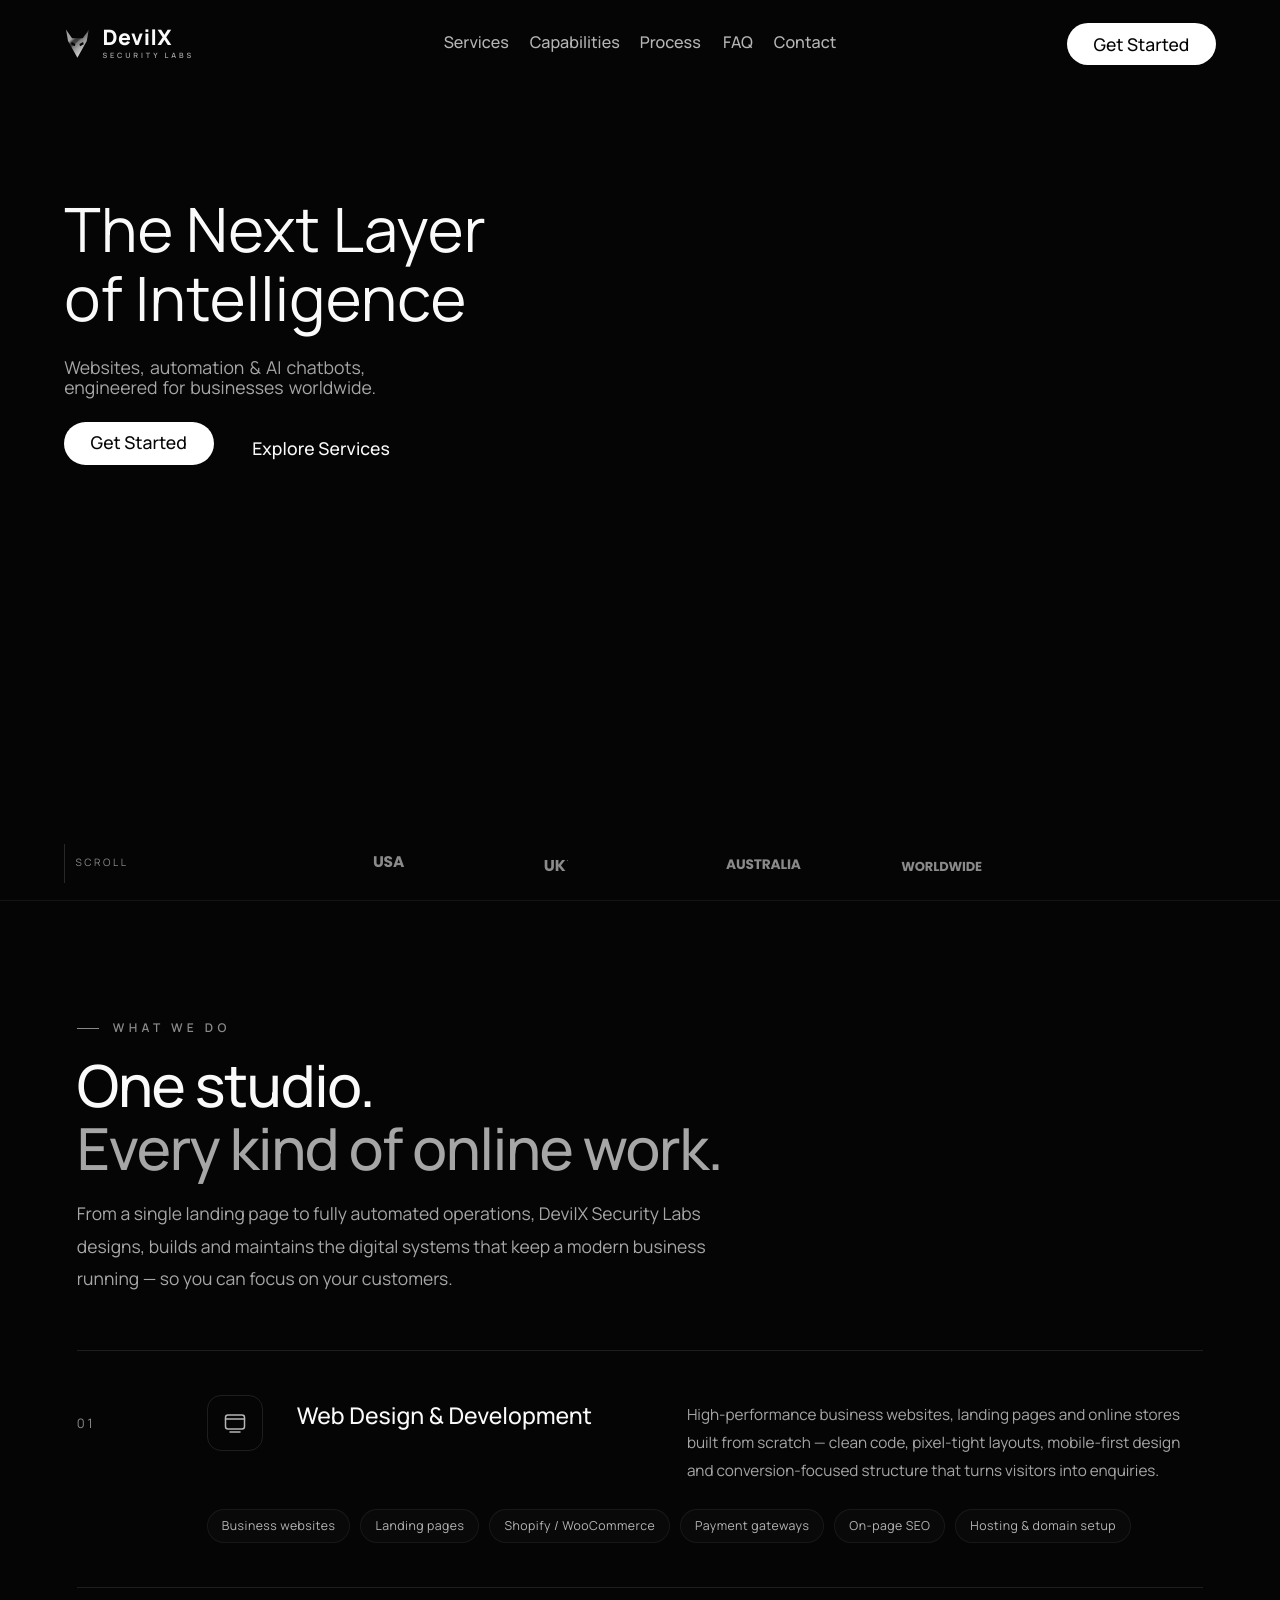
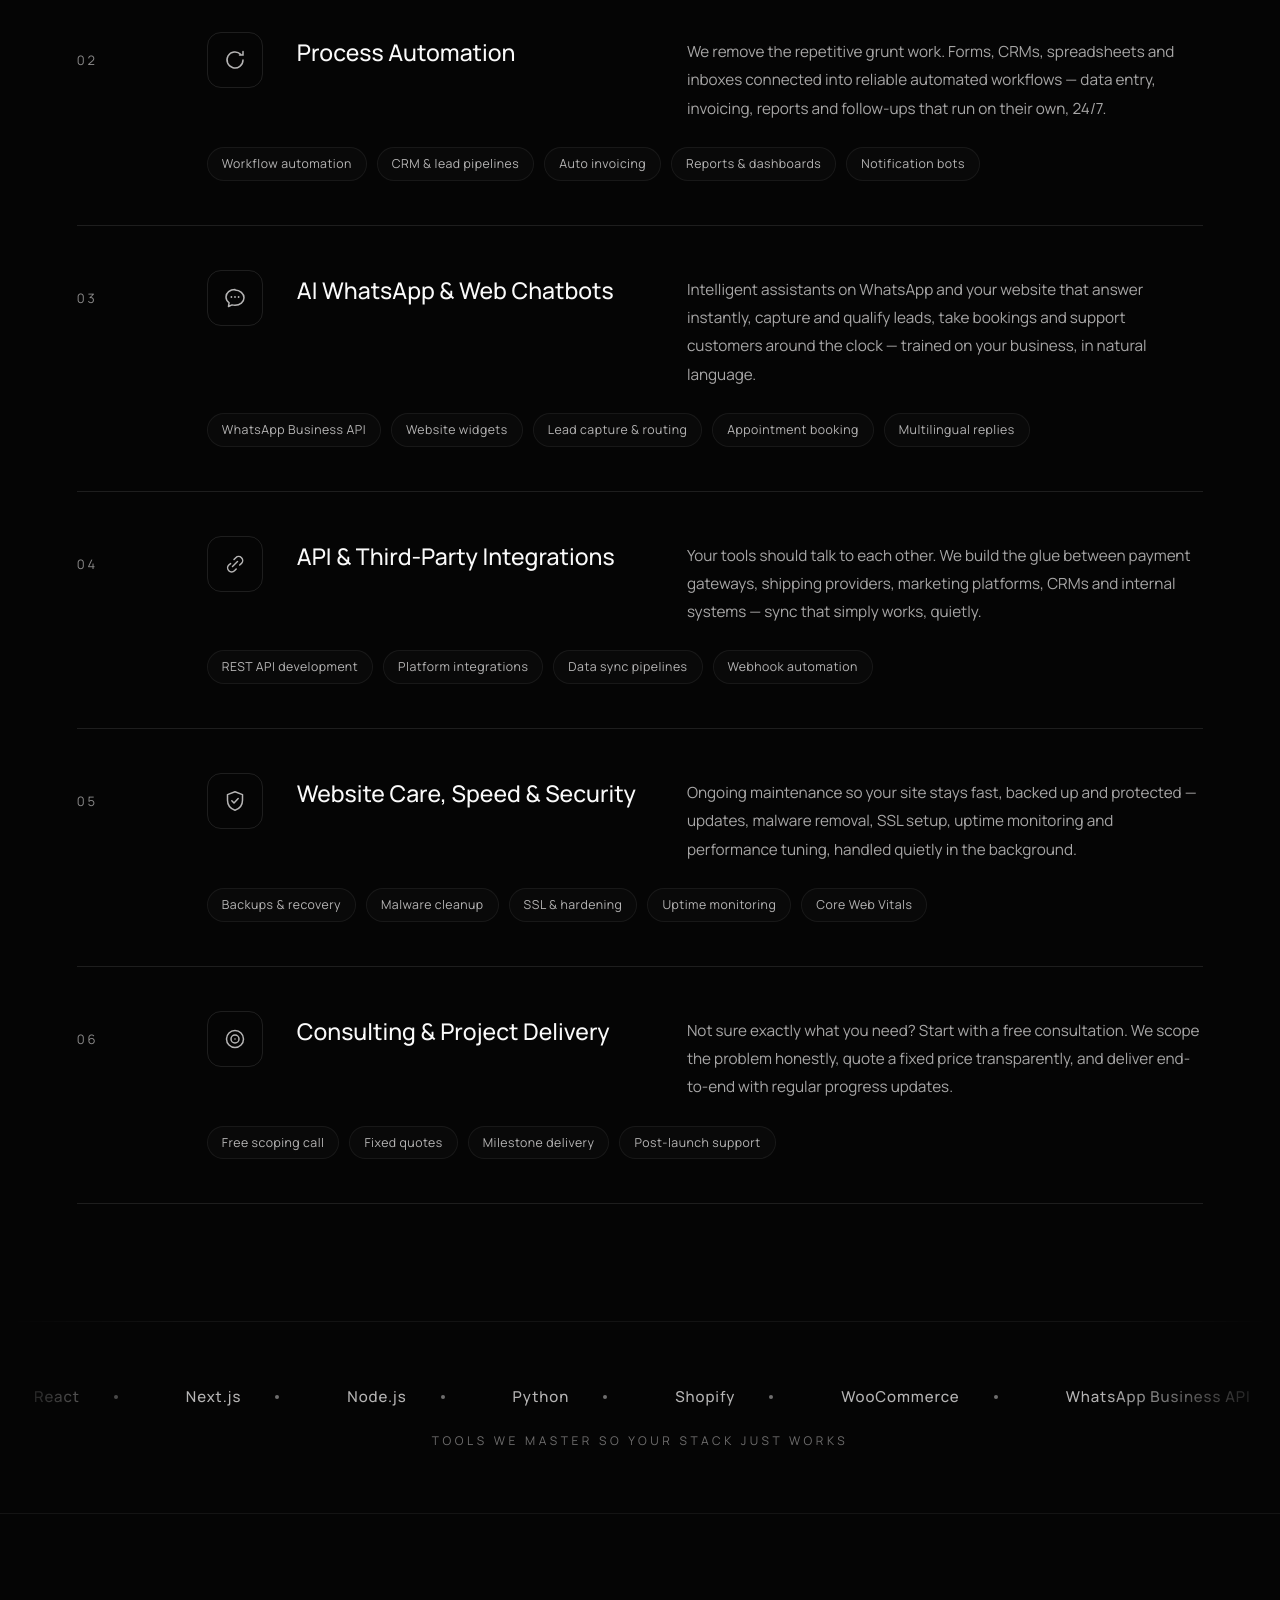
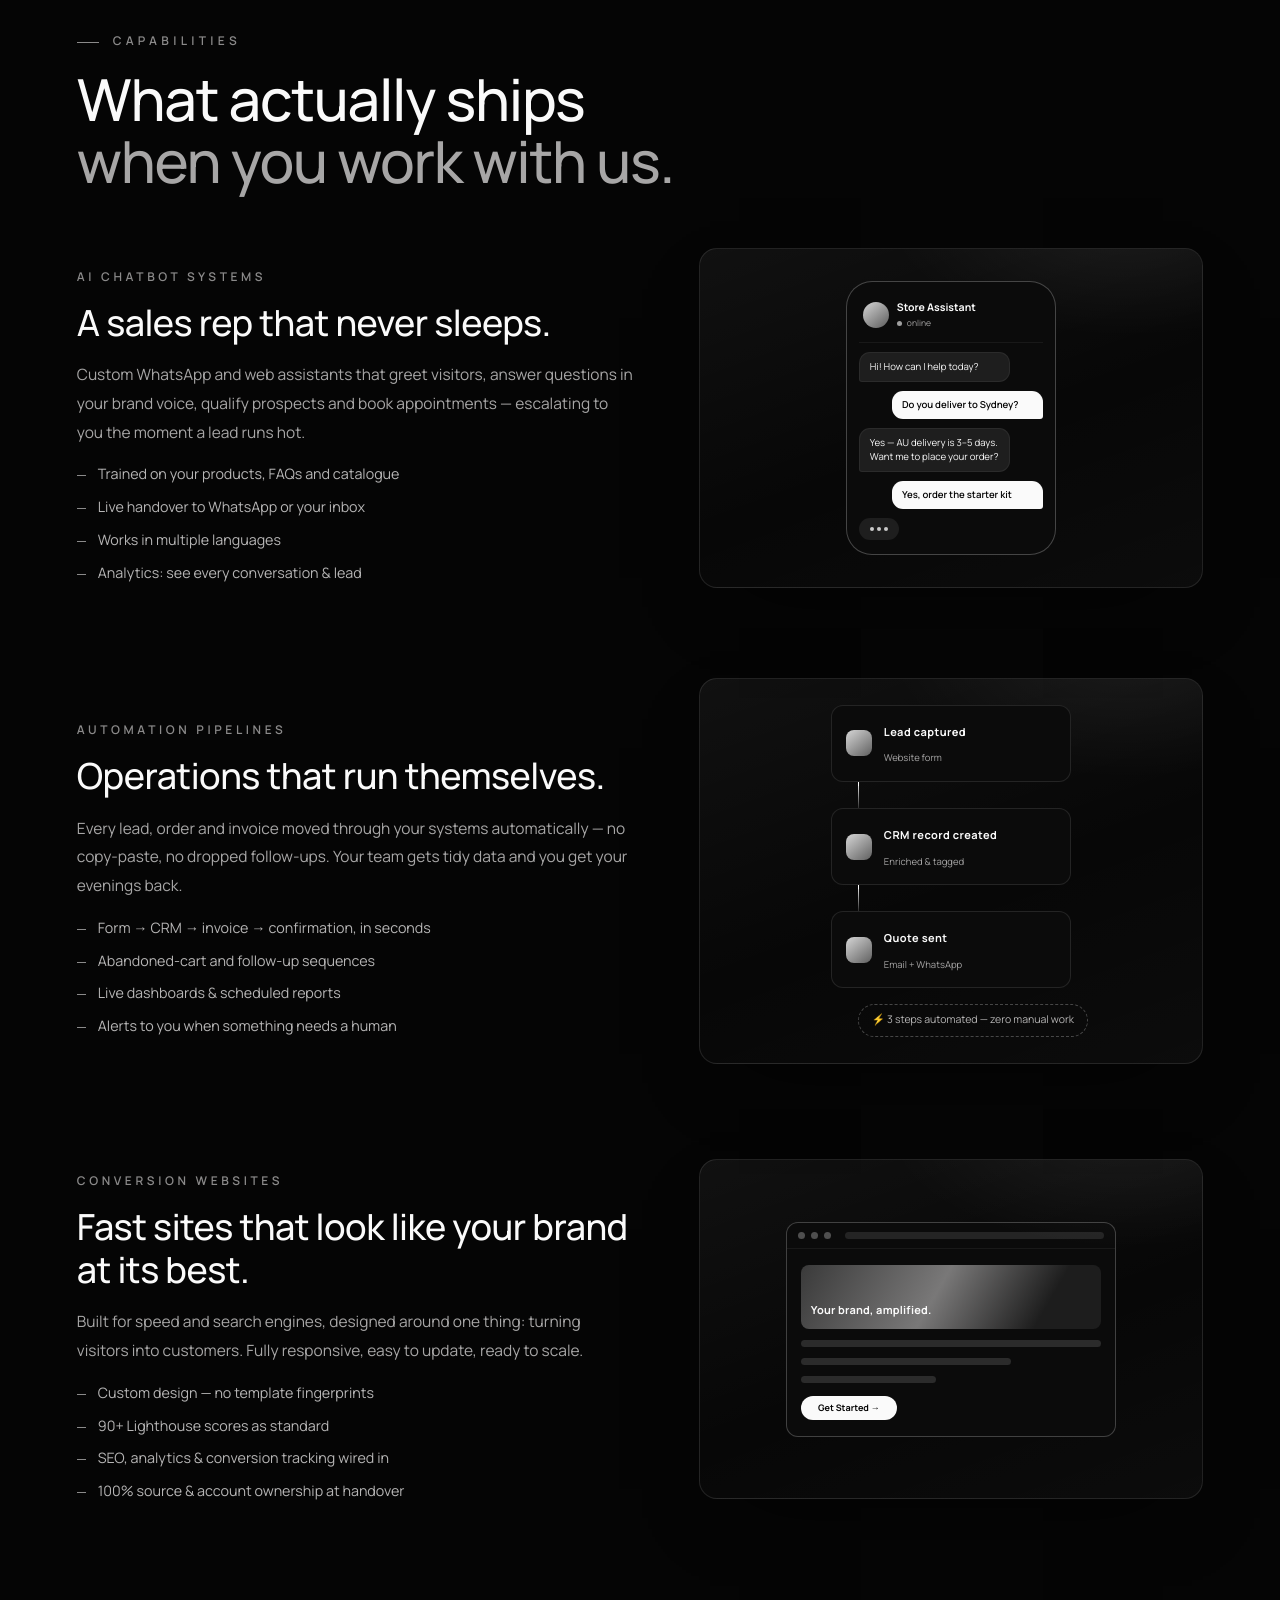
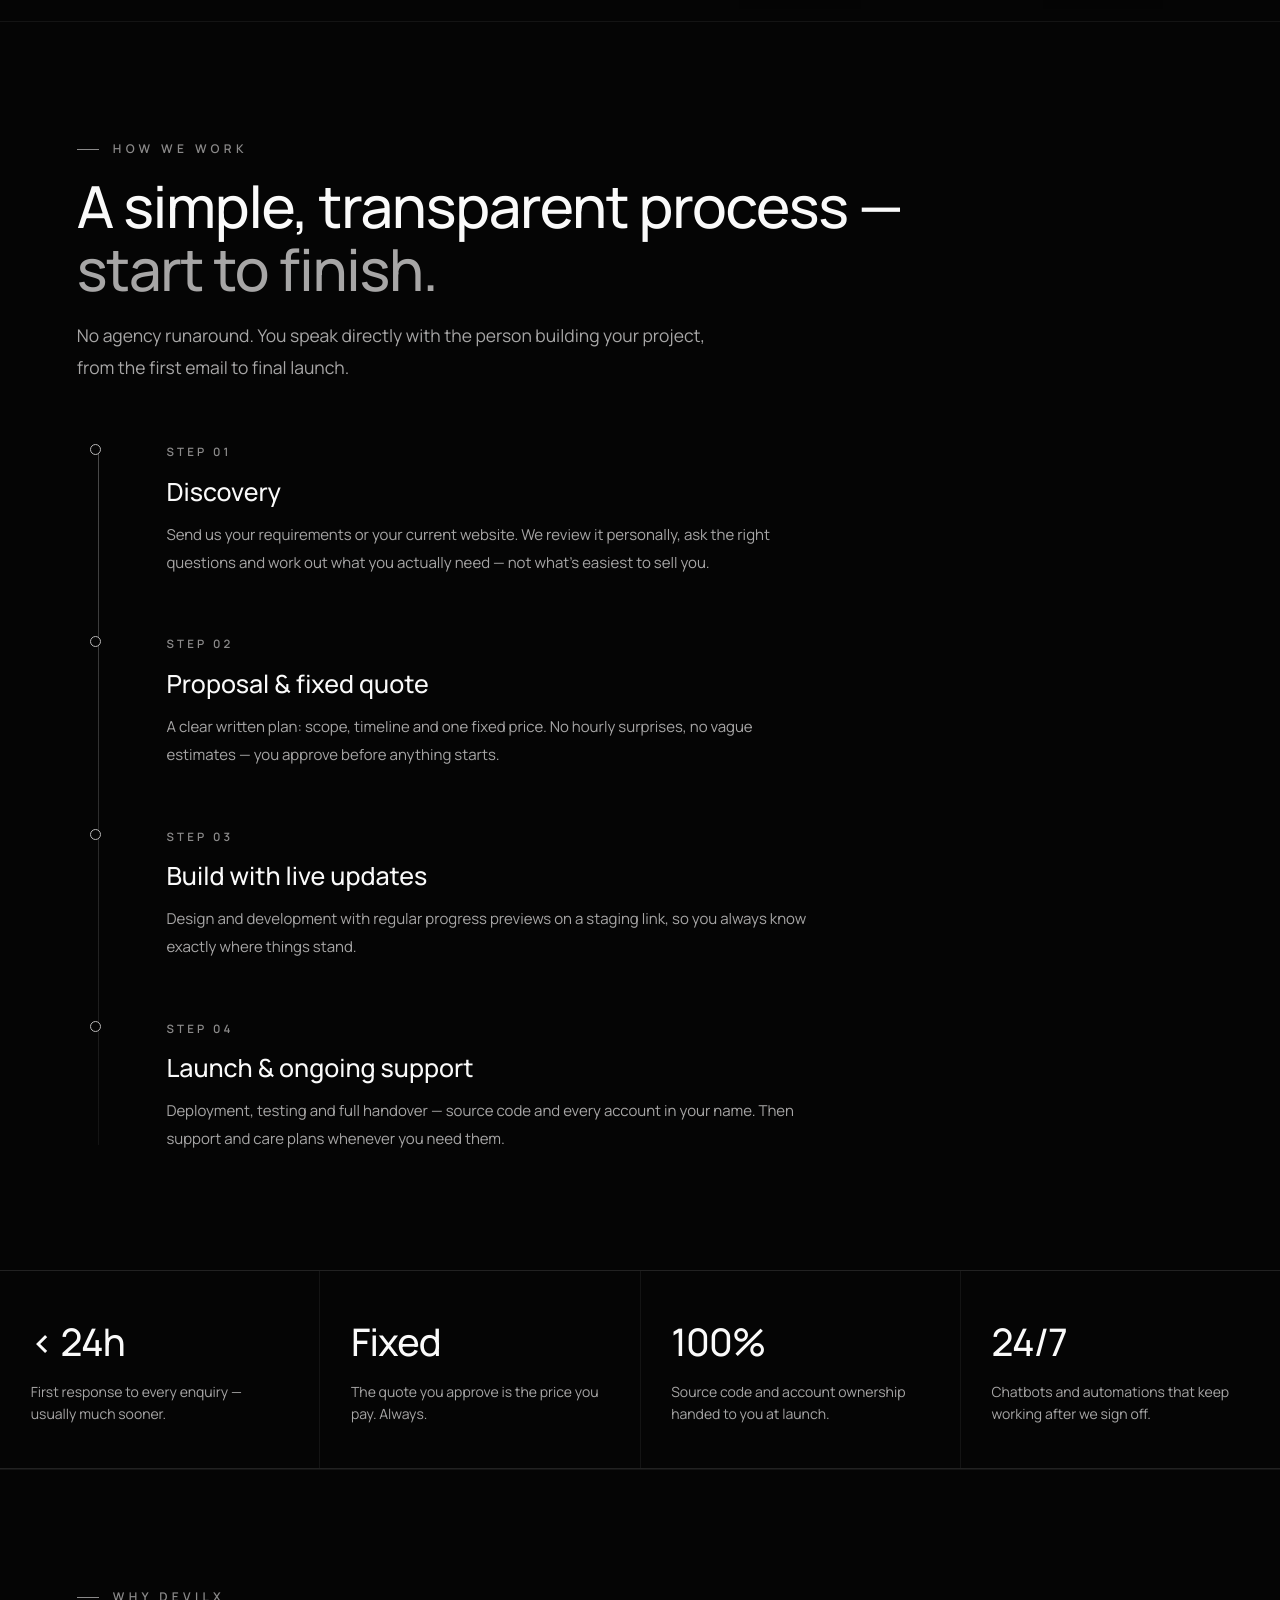
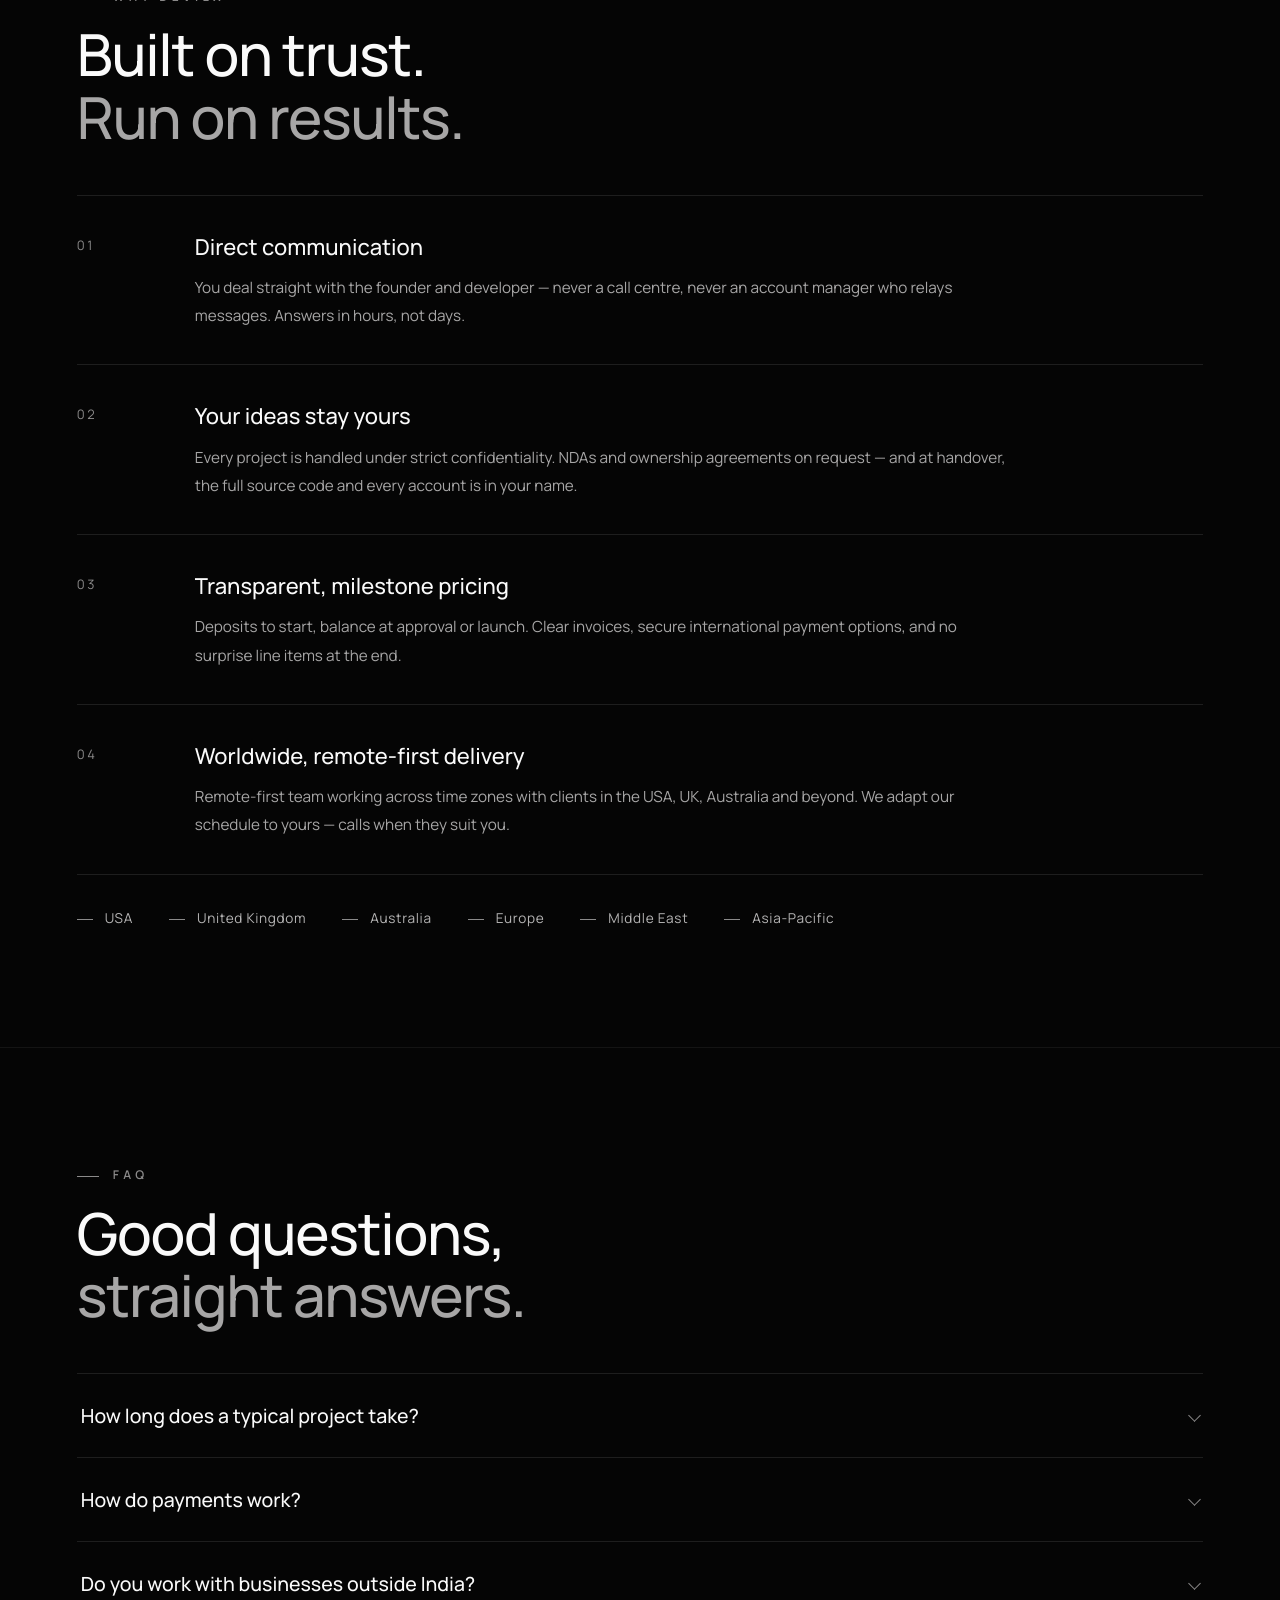
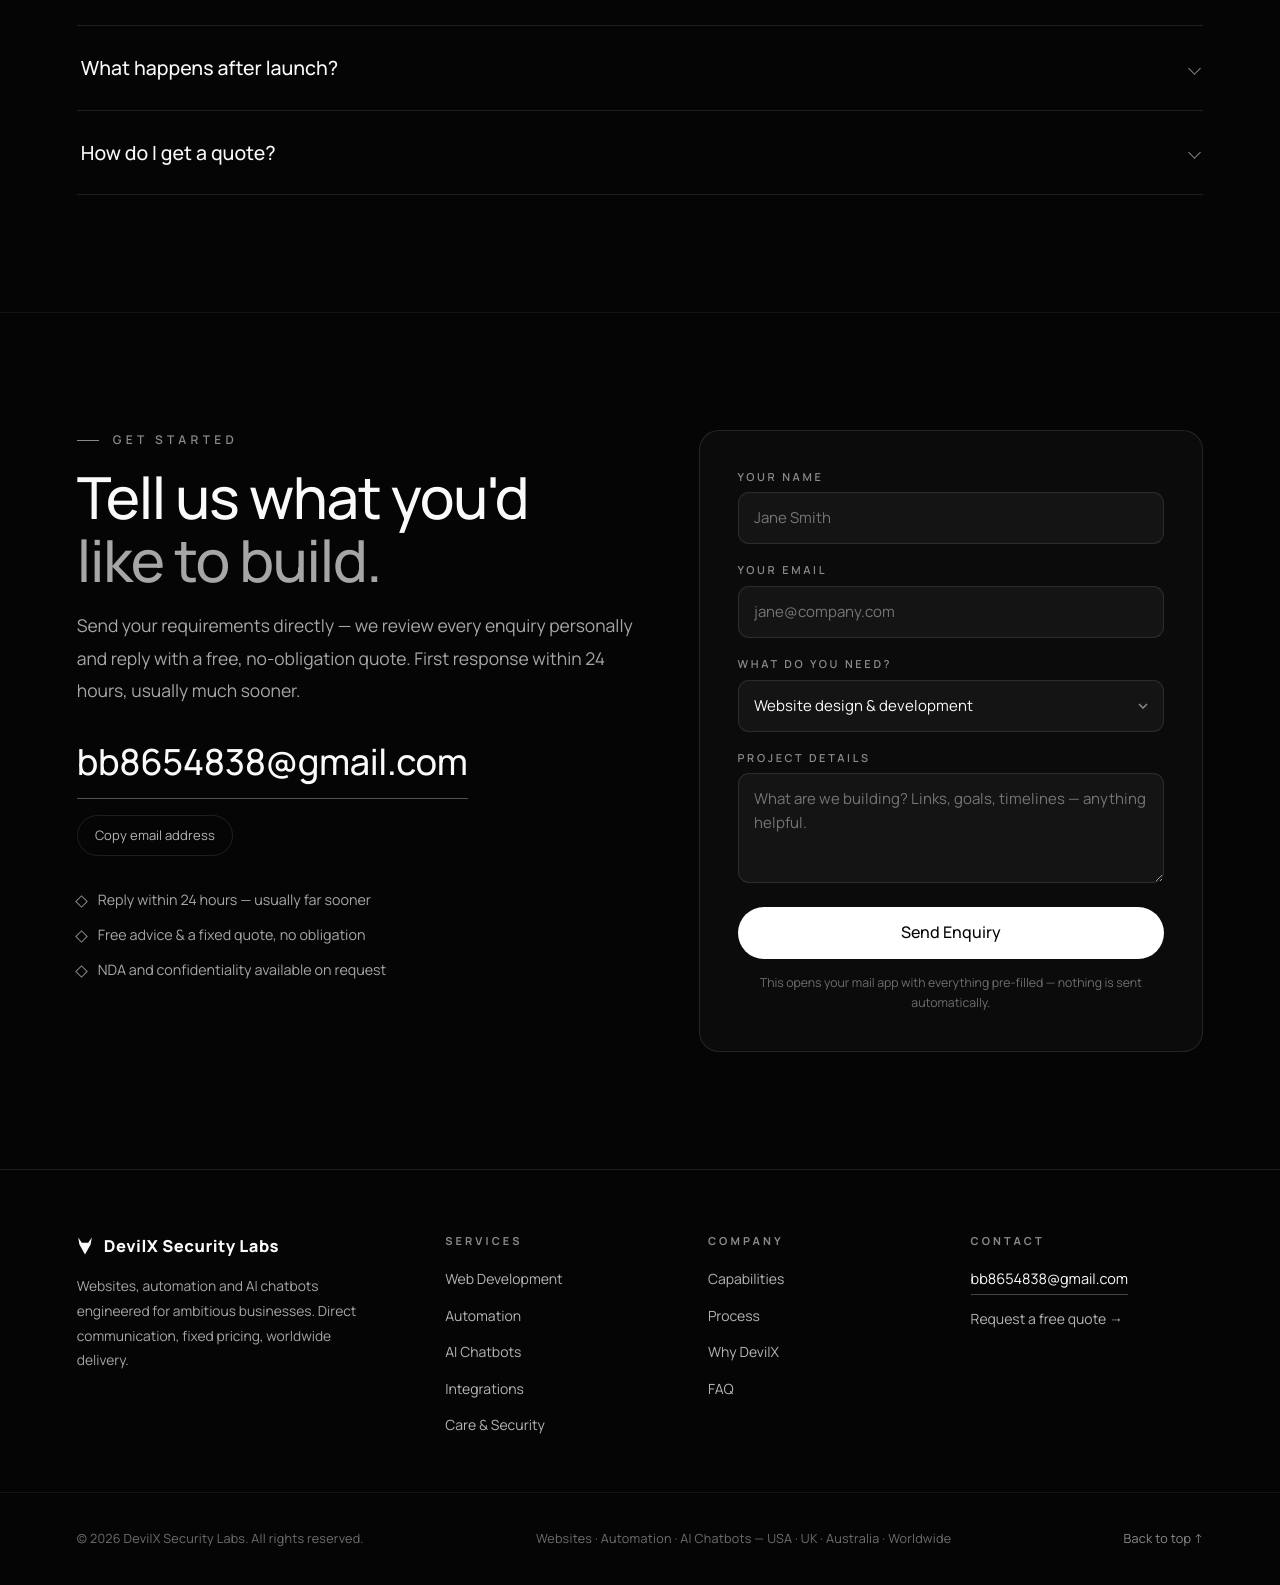
==== commit 58a27e6e: "feat(v2): professional business site — full repo rebuild - SEO stack: canonical, OG+twitter, JSON-LD" ====
--- a/index.html
+++ b/index.html
@@ -5,417 +5,75 @@
 <meta name="viewport" content="width=device-width, initial-scale=1, viewport-fit=cover">
 <meta name="color-scheme" content="dark">
 <meta name="theme-color" content="#050505">
-<meta name="description" content="DevilX Security Labs — websites, process automation, and AI WhatsApp & web chatbots for ambitious businesses. Serving clients across the USA, UK, Australia and worldwide.">
+<title>DevilX Security Labs — Web, Automation & AI Chatbots for Businesses Worldwide</title>
+<meta name="description" content="DevilX Security Labs builds high-performance websites, business automation and AI WhatsApp & web chatbots for companies in the USA, UK, Australia and worldwide. Fixed-price quotes, 24-hour response, 100% code ownership.">
+<link rel="canonical" href="https://devilx-security-labs.vercel.app/">
+<meta property="og:type" content="website">
+<meta property="og:site_name" content="DevilX Security Labs">
 <meta property="og:title" content="DevilX Security Labs — The Next Layer of Intelligence">
-<meta property="og:description" content="Websites, automation & AI chatbots engineered for businesses worldwide. Free consultation, transparent pricing, direct communication.">
-<title>DevilX Security Labs — Web, Automation & AI Chatbots</title>
-<style>
-/* ---------- Fonts (self-contained) ---------- */
-@font-face{font-family:'Manrope';font-style:normal;font-weight:200 800;font-display:swap;src:url([data-uri]) format('woff2');}
-@font-face{font-family:'IpsumMark';font-style:normal;font-weight:700;font-display:swap;src:url([data-uri]) format('woff2');}
-
-/* ---------- Units & tokens ---------- */
-:root{
-  --u:calc(100vh / 1058);
-  --uw:calc(100vw / 1487);
-  --h:clamp(var(--u), calc(var(--u) * .65 + var(--uw) * .35), calc(var(--u) * 1.16));
-  --m:1px;
-  --ease:cubic-bezier(.22,1,.36,1);
-  --ink:#fafafa;
-  --muted:#a7a6a6;
-  --nav:#b6b5b5;
-  --strip:#8b8a8a;
-  --pill:#ffffff;
-  --pill-ink:#050505;
-  --bg:#050505;
-  --line:rgba(255,255,255,.09);
+<meta property="og:description" content="Websites, automation & AI chatbots engineered for businesses worldwide. Free consultation, transparent fixed pricing, direct communication.">
+<meta property="og:url" content="https://devilx-security-labs.vercel.app/">
+<meta property="og:image" content="https://devilx-security-labs.vercel.app/assets/img/og.png">
+<meta name="twitter:card" content="summary_large_image">
+<meta name="twitter:title" content="DevilX Security Labs — Web, Automation & AI Chatbots">
+<meta name="twitter:description" content="Websites, automation & AI chatbots engineered for businesses worldwide.">
+<meta name="twitter:image" content="https://devilx-security-labs.vercel.app/assets/img/og.png">
+<link rel="icon" href="/favicon.svg" type="image/svg+xml">
+<link rel="apple-touch-icon" href="/assets/img/icon-192.png">
+<link rel="manifest" href="/site.webmanifest">
+<link rel="preload" href="/assets/fonts/manrope-var.woff2" as="font" type="font/woff2" crossorigin>
+<link rel="stylesheet" href="/assets/css/style.css">
+<script type="application/ld+json">
+{
+  "@context": "https://schema.org",
+  "@type": "ProfessionalService",
+  "name": "DevilX Security Labs",
+  "description": "Web development, process automation and AI WhatsApp & web chatbot studio serving clients in the USA, UK, Australia and worldwide.",
+  "url": "https://devilx-security-labs.vercel.app/",
+  "email": "bb8654838@gmail.com",
+  "image": "https://devilx-security-labs.vercel.app/assets/img/og.png",
+  "areaServed": ["US", "GB", "AU", "Worldwide"],
+  "priceRange": "$$",
+  "sameAs": [],
+  "makesOffer": [
+    {"@type": "Offer", "itemOffered": {"@type": "Service", "name": "Web Design & Development"}},
+    {"@type": "Offer", "itemOffered": {"@type": "Service", "name": "Process Automation"}},
+    {"@type": "Offer", "itemOffered": {"@type": "Service", "name": "AI WhatsApp & Web Chatbots"}},
+    {"@type": "Offer", "itemOffered": {"@type": "Service", "name": "API & Third-Party Integrations"}},
+    {"@type": "Offer", "itemOffered": {"@type": "Service", "name": "Website Care, Speed & Security"}},
+    {"@type": "Offer", "itemOffered": {"@type": "Service", "name": "Consulting & Project Delivery"}}
+  ]
 }
-@supports (height:100dvh){ :root{ --u:calc(100dvh / 1058); } }
-
-*,*::before,*::after{box-sizing:border-box;margin:0;padding:0}
-html{scroll-behavior:smooth}
-html,body{height:100%}
-body{
-  background:var(--bg);
-  color:var(--ink);
-  font-family:'Manrope',-apple-system,BlinkMacSystemFont,'Segoe UI',sans-serif;
-  overflow-x:hidden;
-  -webkit-font-smoothing:antialiased;
-  text-rendering:geometricPrecision;
+</script>
+<script type="application/ld+json">
+{
+  "@context": "https://schema.org",
+  "@type": "FAQPage",
+  "mainEntity": [
+    {"@type": "Question", "name": "How long does a typical project take?", "acceptedAnswer": {"@type": "Answer", "text": "A landing page usually ships within a week. Full business websites and chatbot projects typically take one to three weeks depending on scope. You get a realistic timeline in the proposal before any work starts."}},
+    {"@type": "Question", "name": "How do payments work?", "acceptedAnswer": {"@type": "Answer", "text": "Milestone-based: a deposit to begin, the balance at approval or launch. Every quote is fixed and in writing — no surprise invoices at the end."}},
+    {"@type": "Question", "name": "Do you work with businesses outside India?", "acceptedAnswer": {"@type": "Answer", "text": "Absolutely. Most clients are in the USA, UK and Australia. Everything is handled remotely — email, WhatsApp and scheduled calls in your time zone, with secure international payment options."}},
+    {"@type": "Question", "name": "What happens after launch?", "acceptedAnswer": {"@type": "Answer", "text": "Every project includes post-launch support. Beyond that, monthly care plans cover hosting, backups, updates, monitoring and small changes."}},
+    {"@type": "Question", "name": "How do I get a quote?", "acceptedAnswer": {"@type": "Answer", "text": "Email bb8654838@gmail.com with a short description of what you need — and a link to your current website if you have one. You'll get honest advice and a fixed quote, free of charge."}}
+  ]
 }
-a{color:inherit;text-decoration:none}
-svg{display:block}
-::selection{background:#fafafa;color:#050505}
-:focus-visible{outline:1.5px solid rgba(255,255,255,.65);outline-offset:3px;border-radius:2px}
-
-/* ---------- Hero stage (first viewport — exact comp geometry) ---------- */
-.hero-stage{position:relative;width:100%;height:100%;min-height:100vh;overflow:hidden}
-@supports (height:100dvh){ .hero-stage{height:100dvh} }
-
-/* ---------- Full-bleed video plate ---------- */
-.plate{position:absolute;top:0;bottom:0;left:0;right:0;overflow:hidden;z-index:0}
-.plate video{
-  position:absolute;left:50%;
-  top:calc(1 * var(--u));
-  width:calc(1492 * var(--u));
-  height:calc(1054 * var(--u));
-  transform:translateX(calc(-50% - calc(.5 * var(--u))));
-  object-fit:cover;pointer-events:none;
-}
-.plate::after{
-  content:"";position:absolute;inset:0;pointer-events:none;
-  background:
-    linear-gradient(to bottom,
-      rgba(5,5,5,0) 78.8%,
-      rgba(5,5,5,.23) 79.6%,
-      rgba(5,5,5,.45) 81.4%,
-      rgba(5,5,5,.75) 83.3%,
-      rgba(5,5,5,.84) 85.2%,
-      rgba(5,5,5,.888) 88%,
-      rgba(5,5,5,.905) 91%,
-      rgba(5,5,5,.96) 95%,
-      #050505 100%),
-    linear-gradient(to right,
-      #050505 calc(50% - 746 * var(--u)),
-      transparent calc(50% - 676 * var(--u)),
-      transparent calc(50% + 676 * var(--u)),
-      #050505 calc(50% + 746 * var(--u)));
-}
-
-/* ---------- Top bar ---------- */
-.topbar{position:fixed;top:0;left:0;right:0;height:100vh;max-height:var(--u);z-index:40;pointer-events:none;transition:background .35s ease,border-color .35s ease;border-bottom:1px solid transparent}
-.topbar.scrolled{background:rgba(5,5,5,.72);-webkit-backdrop-filter:blur(16px);backdrop-filter:blur(16px);border-bottom-color:var(--line)}
-.topbar a,.topbar button{pointer-events:auto}
-
-.brand{position:absolute;left:calc(75 * var(--u));top:calc(27 * var(--u));display:flex;align-items:center;gap:calc(14 * var(--u))}
-.brand-mark{width:calc(31.5 * var(--u));height:calc(48.5 * var(--u));flex:none}
-.brand-word{display:flex;flex-direction:column;line-height:1}
-.brand-word em{font-style:normal;font-weight:800;font-size:calc(25 * var(--u));letter-spacing:calc(.6 * var(--u));color:var(--ink)}
-.brand-word small{font-size:calc(8.6 * var(--u));font-weight:600;letter-spacing:calc(3.4 * var(--u));color:var(--muted);margin-top:calc(5 * var(--u))}
-
-.links{
-  position:absolute;left:50%;top:calc(51 * var(--u));
-  transform:translate(-50%,-50%);
-  display:flex;align-items:center;white-space:nowrap;
-  font-size:calc(19 * var(--u));font-weight:500;color:var(--nav);
-}
-.links a{transition:color .3s ease}
-.links a:hover{color:var(--ink)}
-.links a + a{margin-left:calc(24.5 * var(--u))}
-.links a:nth-child(3){margin-left:calc(23.5 * var(--u))}
-.links a:nth-child(4){margin-left:calc(26 * var(--u))}
-
-.pill{
-  display:inline-flex;align-items:center;justify-content:center;
-  background:var(--pill);color:var(--pill-ink);border-radius:999px;
-}
-.pill-nav{
-  position:absolute;right:calc(75.4 * var(--u));top:calc(27 * var(--u));
-  width:calc(175 * var(--u));height:calc(49 * var(--u));
-  font-size:calc(20.6 * var(--u));font-weight:500;
-}
-.pill-nav span{display:inline-block;transform:translateY(calc(1 * var(--u)))}
-.pill-nav:hover,.pill-cta:hover{opacity:.9}
-
-/* ---------- Hero content ---------- */
-.hero{position:absolute;inset:0;pointer-events:none;z-index:20}
-.hero a{pointer-events:auto}
-
-.headline{
-  position:absolute;left:calc(75.5 * var(--u));top:calc(230.5 * var(--u));
-  font-weight:400;color:var(--ink);line-height:1;
-  font-size:calc(71.6 * var(--h));
-  line-height:calc(80.5 * var(--h));
-  letter-spacing:calc(.3 * var(--h));
-}
-.headline span{display:block;white-space:nowrap}
-
-.sub{
-  position:absolute;left:calc(75.5 * var(--u));
-  top:calc(230.5 * var(--u) + 189 * var(--h));
-  color:var(--muted);font-weight:400;
-  font-size:calc(20.7 * var(--h));
-  line-height:calc(23.5 * var(--h));
-  word-spacing:calc(1.8 * var(--h));
-}
-.sub span{display:block;white-space:nowrap}
-
-.pill-cta{
-  position:absolute;left:calc(74.9 * var(--u));
-  top:calc(230.5 * var(--u) + 264.5 * var(--h));
-  width:calc(175.6 * var(--h));height:calc(50 * var(--h));
-  font-size:calc(20.6 * var(--h));font-weight:500;
-}
-.ghost{
-  position:absolute;
-  left:calc(74.9 * var(--u) + 220.6 * var(--h));
-  top:calc(230.5 * var(--u) + 279.5 * var(--h));
-  font-size:calc(20.6 * var(--h));font-weight:500;color:var(--ink);
-  letter-spacing:calc(.12 * var(--h));
-  transition:opacity .3s ease;
-}
-.ghost:hover{opacity:.7}
-
-/* ---------- Logo strip ---------- */
-.logos{
-  position:absolute;inset:0;z-index:20;
-  left:50%;width:calc(741 * var(--u));
-  transform:translateX(calc(-50% + 20 * var(--u)));
-  color:var(--strip);pointer-events:none;
-}
-.lg{position:absolute;white-space:nowrap}
-.lg svg{position:absolute;left:0;top:0}
-.lg .word{
-  position:absolute;
-  font-family:'IpsumMark','Manrope',sans-serif;font-weight:700;
-  letter-spacing:-.01em;
-}
-.lg1{left:calc(-.5 * var(--u));top:calc(994.7 * var(--u))}
-.lg1 svg{width:calc(30.5 * var(--u));height:calc(31 * var(--u))}
-.lg1 .word{left:calc(37 * var(--u));top:calc(5.6 * var(--u));font-size:calc(18.1 * var(--u))}
-
-.lg2{left:calc(206.5 * var(--u));top:calc(995.7 * var(--u))}
-.lg2 svg{width:calc(24.5 * var(--u));height:calc(30 * var(--u))}
-.lg2 .word{left:calc(31 * var(--u));top:calc(7.3 * var(--u));font-size:calc(18.5 * var(--u))}
-.lg2 .dot{display:inline-block;width:.09em;height:.09em;border-radius:50%;background:currentColor;vertical-align:.62em;margin-left:.06em}
-
-.lg3{left:calc(416.5 * var(--u));top:calc(996.7 * var(--u))}
-.lg3 svg{width:calc(28.5 * var(--u));height:calc(28 * var(--u))}
-.lg3 .word{left:calc(35 * var(--u));top:calc(7.3 * var(--u));font-size:calc(16.15 * var(--u))}
-
-.lg4{left:calc(620.5 * var(--u));top:calc(998.7 * var(--u))}
-.lg4 svg{width:calc(28.5 * var(--u));height:calc(25.5 * var(--u))}
-.lg4 .word{left:calc(37 * var(--u));top:calc(8.3 * var(--u));font-size:calc(15.3 * var(--u))}
-
-/* ---------- Mobile burger ---------- */
-.burger{
-  position:absolute;right:calc(24 * var(--m));top:calc(26 * var(--m));z-index:60;
-  display:none;place-items:center;
-  width:calc(46 * var(--m));height:calc(46 * var(--m));
-  border-radius:999px;border:1px solid rgba(255,255,255,.14);
-  background:rgba(255,255,255,.06);
-  -webkit-backdrop-filter:blur(14px);backdrop-filter:blur(14px);
-  cursor:pointer;
-}
-.burger i{
-  position:absolute;left:50%;width:calc(19 * var(--m));height:calc(1.8 * var(--m));
-  margin-left:calc(-9.5 * var(--m));border-radius:2px;background:var(--ink);
-  transition:transform .42s var(--ease);
-}
-.burger i:nth-child(1){transform:translateY(calc(-4.3 * var(--m)))}
-.burger i:nth-child(2){transform:translateY(calc( 4.3 * var(--m)))}
-body.menu-open .burger i:nth-child(1){transform:rotate(45deg)}
-body.menu-open .burger i:nth-child(2){transform:rotate(-45deg)}
-
-/* ---------- Full-screen menu (portrait) ---------- */
-.menu{
-  position:fixed;inset:0;z-index:50;display:none;
-  background:linear-gradient(180deg,rgba(5,5,5,.96),rgba(5,5,5,.98));
-  -webkit-backdrop-filter:blur(18px);backdrop-filter:blur(18px);
-  opacity:0;visibility:hidden;
-  transition:opacity .42s ease,visibility .42s ease;
-  padding-left:calc(22 * var(--m));
-  padding-right:calc(22 * var(--m));
-  padding-top:calc(120 * var(--m) + env(safe-area-inset-top));
-  padding-bottom:calc(34 * var(--m) + env(safe-area-inset-bottom));
-}
-body.menu-open{overflow:hidden}
-body.menu-open .menu{opacity:1;visibility:visible}
-.menu-inner{display:flex;flex-direction:column;height:100%;justify-content:space-between}
-.menu-eyebrow{font-size:calc(13 * var(--m));font-weight:600;letter-spacing:calc(.24 * var(--m));text-transform:uppercase;color:var(--strip)}
-.menu-list{list-style:none}
-.menu-list li{border-bottom:1px solid var(--line)}
-.menu-list a{
-  display:flex;align-items:center;justify-content:space-between;
-  padding:calc(15 * var(--m)) 0;
-  font-weight:600;color:var(--ink);letter-spacing:calc(.3 * var(--m));
-}
-.menu-list a{font-size:max(calc(31 * var(--m)),25px)}
-.menu-list a::after{
-  content:"";width:calc(8 * var(--m));height:calc(8 * var(--m));
-  border-top:1.5px solid var(--strip);border-right:1.5px solid var(--strip);
-  transform:rotate(45deg);flex:none;
-}
-.menu-foot{display:flex;flex-direction:column;gap:calc(20 * var(--m));align-items:flex-start}
-.menu-foot .pill-cta{position:static;width:auto;height:calc(50 * var(--m));padding:0 calc(30 * var(--m));font-size:calc(17 * var(--m));align-self:flex-start}
-.menu-foot .ghost{position:static;left:auto;top:auto;margin-top:0;font-size:calc(16 * var(--m));letter-spacing:calc(.1 * var(--m));color:var(--muted)}
-
-/* Reveal stagger */
-.menu .reveal{opacity:0;transform:translateY(calc(18 * var(--m)));transition:opacity .5s ease var(--d,0s),transform .5s var(--ease) var(--d,0s)}
-body.menu-open .menu .reveal{opacity:1;transform:none}
-.menu-eyebrow.reveal{--d:.06s}
-.menu-list li.reveal:nth-child(1){--d:.10s}
-.menu-list li.reveal:nth-child(2){--d:.16s}
-.menu-list li.reveal:nth-child(3){--d:.22s}
-.menu-list li.reveal:nth-child(4){--d:.28s}
-.menu-foot .reveal:nth-child(1){--d:.32s}
-.menu-foot .reveal:nth-child(2){--d:.36s}
-
-/* ---------- Content below the fold ---------- */
-main{position:relative;z-index:10;background:var(--bg)}
-.sec{max-width:1487px;margin:0 auto;padding:clamp(78px,12vh,150px) clamp(22px,6vw,140px)}
-.kicker{font-size:12.5px;letter-spacing:.34em;text-transform:uppercase;color:var(--strip);font-weight:600}
-.sec h2{font-size:clamp(30px,4vw,50px);font-weight:400;letter-spacing:.2px;line-height:1.14;margin-top:14px}
-.sec h2 b{font-weight:600}
-.lead{color:var(--muted);max-width:660px;font-size:17px;line-height:1.75;margin-top:16px}
-
-.svcs{margin-top:clamp(42px,6vh,64px)}
-.srv{display:grid;grid-template-columns:92px minmax(230px,1fr) 1.5fr;gap:10px 40px;padding:40px 0;border-top:1px solid var(--line)}
-.srv:last-child{border-bottom:1px solid var(--line)}
-.srv .n{color:var(--strip);font-size:13px;letter-spacing:.2em;padding-top:9px}
-.srv h3{font-size:clamp(19px,2vw,24px);font-weight:500;line-height:1.32}
-.srv .desc{color:var(--muted);font-size:15.5px;line-height:1.8;padding-top:4px}
-.srv ul{list-style:none;grid-column:2/-1;margin-top:14px;display:flex;flex-wrap:wrap;gap:8px 28px;color:var(--nav);font-size:13.5px}
-.srv li{display:flex;align-items:center;gap:9px}
-.srv li::before{content:"";width:4px;height:4px;border-radius:50%;background:var(--strip);flex:none}
-
-.steps{display:grid;grid-template-columns:repeat(4,1fr);gap:clamp(28px,3.4vw,48px);margin-top:clamp(42px,6vh,64px)}
-.step{border-top:1px solid var(--line);padding-top:26px}
-.step .sn{font-size:12.5px;letter-spacing:.22em;color:var(--strip);font-weight:600}
-.step h4{font-size:20px;font-weight:500;margin-top:12px;line-height:1.35}
-.step p{color:var(--muted);font-size:14.8px;line-height:1.8;margin-top:10px}
-
-.whys{margin-top:clamp(42px,6vh,64px)}
-.why{display:grid;grid-template-columns:72px 1fr;gap:26px;padding:34px 0;border-top:1px solid var(--line)}
-.why:last-child{border-bottom:1px solid var(--line)}
-.why .wn{font-size:13px;letter-spacing:.2em;color:var(--strip);padding-top:5px}
-.why h4{font-size:21px;font-weight:500}
-.why p{color:var(--muted);font-size:15.5px;line-height:1.8;margin-top:9px;max-width:780px}
-
-.cover{margin-top:36px;display:flex;flex-wrap:wrap;gap:10px 34px;color:var(--nav);font-size:14px;letter-spacing:.03em}
-.cover span{display:inline-flex;align-items:center;gap:12px}
-.cover span::before{content:"";width:14px;height:1px;background:var(--strip)}
-
-.cta-band .big-mail{
-  display:inline-block;margin-top:34px;font-weight:500;color:var(--ink);
-  font-size:clamp(23px,3.4vw,42px);letter-spacing:.01em;
-  border-bottom:1px solid rgba(255,255,255,.28);padding-bottom:6px;
-  transition:border-color .3s ease,opacity .3s ease;word-break:break-all;
-}
-.cta-band .big-mail:hover{border-bottom-color:var(--ink)}
-.cta-actions{display:flex;flex-wrap:wrap;align-items:center;gap:26px;margin-top:38px}
-.cta-band .pill-cta{position:static;width:auto;height:clamp(48px,6vh,54px);padding:0 34px;font-size:17px;align-self:flex-start}
-.cta-band .ghost{position:static;left:auto;top:auto;font-size:16px;color:var(--muted);letter-spacing:.06em}
-
-.faq{margin-top:clamp(36px,5vh,56px)}
-.faq details{border-top:1px solid var(--line)}
-.faq details:last-of-type{border-bottom:1px solid var(--line)}
-.faq summary{list-style:none;cursor:pointer;display:flex;justify-content:space-between;align-items:center;gap:20px;padding:26px 0;font-size:clamp(16.5px,1.9vw,20px);font-weight:500}
-.faq summary::-webkit-details-marker{display:none}
-.faq summary::after{content:"";width:9px;height:9px;border-right:1.5px solid var(--strip);border-bottom:1.5px solid var(--strip);transform:rotate(45deg);transition:transform .3s ease;flex:none}
-.faq details[open] summary::after{transform:rotate(225deg)}
-.faq .a{color:var(--muted);font-size:15.5px;line-height:1.85;padding:2px 0 28px;max-width:780px}
-.faq a{color:var(--ink);text-decoration:underline;text-underline-offset:3px}
-
-footer{border-top:1px solid var(--line);background:var(--bg)}
-.foot{max-width:1487px;margin:0 auto;padding:44px clamp(22px,6vw,140px);display:flex;flex-wrap:wrap;align-items:center;justify-content:space-between;gap:18px}
-.foot-brand{display:flex;align-items:center;gap:12px}
-.foot-brand svg{width:15px;height:23px}
-.foot-brand b{font-weight:800;font-size:15px;letter-spacing:.04em}
-.foot small{color:var(--strip);font-size:12.8px;letter-spacing:.02em;text-align:right}
-.foot a.back{color:var(--nav);font-size:13px;letter-spacing:.05em;text-transform:uppercase}
-.foot a.back:hover{color:var(--ink)}
-
-/* ---------- Entrance animations ---------- */
-@keyframes rise{from{opacity:0;transform:translateY(calc(14 * var(--u)))}}
-@keyframes riseHead{from{opacity:0;transform:translateY(calc(14 * var(--h)))}}
-@keyframes riseNav{from{opacity:0;transform:translate(-50%,calc(-50% + 14 * var(--u)))}}
-@keyframes fade{from{opacity:0}}
-
-@media (prefers-reduced-motion: no-preference){
-  .brand{animation:rise .8s var(--ease) both}
-  .links{animation:riseNav .8s var(--ease) both}
-  .pill-nav{animation:rise .8s var(--ease) both}
-  .headline{animation:riseHead .9s var(--ease) .06s both}
-  .sub{animation:riseHead .9s var(--ease) .14s both}
-  .hero .pill-cta,.hero .ghost{animation:riseHead .9s var(--ease) .22s both}
-  .lg{animation:fade 1.1s var(--ease) .34s both}
-}
-@media (prefers-reduced-motion: reduce){
-  html{scroll-behavior:auto}
-  .brand,.links,.pill-nav,.headline,.sub,.hero .pill-cta,.hero .ghost,.lg{animation:none !important}
-  .burger i,.menu,.menu .reveal{transition-duration:.001ms !important}
-}
-
-/* ============================================================
-   Portrait / tablet
-   ============================================================ */
-@media (max-aspect-ratio: 11/10){
-  :root{--m:min(calc(100vw / 430), 1.34px)}
-  .hero-stage{display:flex;flex-direction:column;height:100vh;min-height:100vh}
-  @supports (height:100dvh){ .hero-stage{height:100dvh} }
-  .plate{top:0;left:0;right:0;width:100%;transform:none}
-  .plate video{left:0;right:0;top:0;bottom:0;width:100%;height:100%;transform:none;object-position:43% center}
-  .plate::after{
-    background:
-      linear-gradient(to right, rgba(5,5,5,.86), rgba(5,5,5,.66) 42%, rgba(5,5,5,.2) 78%, rgba(5,5,5,.1) 100%),
-      linear-gradient(to bottom, rgba(5,5,5,.72) 0%, rgba(5,5,5,.34) 24%, rgba(5,5,5,.34) 56%, rgba(5,5,5,.8) 82%, rgba(5,5,5,.97) 100%);
-  }
-
-  .topbar{position:fixed;height:auto;display:flex;align-items:center;justify-content:space-between;padding:calc(14 * var(--m) + env(safe-area-inset-top)) calc(20 * var(--m)) calc(12 * var(--m));border-bottom:none}
-  .brand{position:static;gap:calc(10 * var(--m))}
-  .brand-mark{width:calc(22 * var(--m));height:calc(34 * var(--m))}
-  .brand-word em{font-size:calc(20 * var(--m));letter-spacing:calc(.5 * var(--m))}
-  .brand-word small{font-size:calc(7.2 * var(--m));letter-spacing:calc(2.6 * var(--m));margin-top:calc(3.5 * var(--m))}
-  .links,.pill-nav{display:none}
-  .burger{position:relative;right:auto;top:auto;display:grid}
-
-  .hero{position:relative;inset:auto;flex:1;display:flex;flex-direction:column;justify-content:flex-end;padding:0 calc(22 * var(--m)) calc(14 * var(--m));pointer-events:none}
-  .headline{position:static;margin-bottom:calc(12 * var(--m));font-size:max(calc(34 * var(--m)),27px);line-height:1.16;letter-spacing:calc(.3 * var(--m))}
-  .headline span{display:inline;white-space:normal}
-  .headline span + span::before{content:" "}
-  .sub{position:static;margin-bottom:calc(26 * var(--m));font-size:max(calc(15.5 * var(--m)),13.5px);line-height:1.5;word-spacing:normal}
-  .sub span{white-space:normal;display:inline}
-  .sub span + span::before{content:" "}
-  .pill-cta{position:static;width:auto;height:calc(50 * var(--m));padding:0 calc(30 * var(--m));font-size:calc(17 * var(--m));align-self:flex-start}
-  .ghost{position:static;left:auto;top:auto;margin-top:calc(16 * var(--m));font-size:calc(16 * var(--m))}
-
-  .logos{position:relative;inset:auto;flex:none;width:auto;transform:none;padding:calc(20 * var(--m)) calc(22 * var(--m));padding-bottom:calc(30 * var(--m) + env(safe-area-inset-bottom));display:grid;grid-template-columns:repeat(2,auto);gap:calc(20 * var(--m)) calc(26 * var(--m));justify-content:start;align-content:end}
-  .lg{position:static;display:flex;align-items:center}
-  .lg svg{position:static;width:calc(23 * var(--m));height:calc(23 * var(--m));flex:none}
-  .lg2 svg{height:calc(27 * var(--m))}
-  .lg .word{position:static;left:auto;top:auto;font-size:max(calc(15 * var(--m)),13px);margin-left:calc(8 * var(--m))}
-
-  .menu{display:flex}
-  .srv{grid-template-columns:1fr;gap:8px}
-  .srv .n{padding-top:0}
-  .steps{grid-template-columns:repeat(2,1fr)}
-  .why{grid-template-columns:52px 1fr}
-}
-
-@media (min-width:600px) and (max-aspect-ratio: 11/10){
-  :root{--m:min(calc(100vw / 860), calc(100vh / 760), 1.25px)}
-  .plate video{object-position:44% center}
-  .plate::after{
-    background:
-      linear-gradient(to right, rgba(5,5,5,.84), rgba(5,5,5,.6) 42%, rgba(5,5,5,.16) 78%, rgba(5,5,5,.06) 100%),
-      linear-gradient(to bottom, rgba(5,5,5,.66) 0%, rgba(5,5,5,.28) 24%, rgba(5,5,5,.3) 56%, rgba(5,5,5,.78) 82%, rgba(5,5,5,.96) 100%);
-  }
-  .headline{font-size:max(calc(46 * var(--m)),34px)}
-  .headline span{display:block}
-  .headline span + span::before{content:none}
-  .sub{font-size:max(calc(16 * var(--m)),15px)}
-  .logos{grid-template-columns:repeat(4,auto);gap:calc(22 * var(--m)) calc(34 * var(--m))}
-}
-</style>
+</script>
 </head>
 <body id="top">
+
+<a class="skip" href="#main">Skip to content</a>
+<div class="progress" id="progress" aria-hidden="true"></div>
 
 <header class="topbar" id="topbar">
   <a class="brand" href="#top" aria-label="DevilX Security Labs — home">
     <svg class="brand-mark" viewBox="0 0 40 44" xmlns="http://www.w3.org/2000/svg" aria-hidden="true">
       <defs>
         <linearGradient id="bg1" gradientUnits="userSpaceOnUse" x1="8" y1="0" x2="34.1" y2="28.9">
-          <stop offset="0" stop-color="#9e9e9e"/>
-          <stop offset=".28" stop-color="#a6a6a6"/>
-          <stop offset=".34" stop-color="#a3a3a3"/>
-          <stop offset=".45" stop-color="#3a3a3a"/>
-          <stop offset=".55" stop-color="#414141"/>
-          <stop offset=".60" stop-color="#7a7a7a"/>
-          <stop offset=".68" stop-color="#8e8e8e"/>
-          <stop offset=".80" stop-color="#a9a9a9"/>
-          <stop offset=".95" stop-color="#c4c4c4"/>
-          <stop offset="1" stop-color="#cccccc"/>
+          <stop offset="0" stop-color="#9e9e9e"/><stop offset=".28" stop-color="#a6a6a6"/>
+          <stop offset=".34" stop-color="#a3a3a3"/><stop offset=".45" stop-color="#3a3a3a"/>
+          <stop offset=".55" stop-color="#414141"/><stop offset=".60" stop-color="#7a7a7a"/>
+          <stop offset=".68" stop-color="#8e8e8e"/><stop offset=".80" stop-color="#a9a9a9"/>
+          <stop offset=".95" stop-color="#c4c4c4"/><stop offset="1" stop-color="#cccccc"/>
         </linearGradient>
       </defs>
       <path d="M3 1 L12 14 L28 14 L37 1 L34 18 L20 43 L6 18 Z" fill="url(#bg1)"/>
@@ -427,29 +85,28 @@
 
   <nav class="links" aria-label="Primary">
     <a href="#services">Services</a>
+    <a href="#work">Capabilities</a>
     <a href="#process">Process</a>
-    <a href="#why">Why Us</a>
+    <a href="#faq">FAQ</a>
     <a href="#contact">Contact</a>
   </nav>
 
   <a class="pill pill-nav" href="mailto:bb8654838@gmail.com?subject=Project%20enquiry%20%E2%80%94%20DevilX%20Security%20Labs"><span>Get Started</span></a>
 
-  <button class="burger" id="burger" type="button" aria-label="Open menu" aria-expanded="false" aria-controls="menu">
-    <i></i><i></i>
-  </button>
+  <button class="burger" id="burger" type="button" aria-label="Open menu" aria-expanded="false" aria-controls="menu"><i></i><i></i></button>
 
   <nav class="menu" id="menu" aria-label="Mobile" aria-hidden="true">
     <div class="menu-inner">
       <p class="menu-eyebrow reveal">Menu</p>
       <ul class="menu-list">
         <li class="reveal"><a href="#services">Services</a></li>
+        <li class="reveal"><a href="#work">Capabilities</a></li>
         <li class="reveal"><a href="#process">Process</a></li>
-        <li class="reveal"><a href="#why">Why Us</a></li>
         <li class="reveal"><a href="#contact">Contact</a></li>
       </ul>
       <div class="menu-foot">
-        <a class="pill pill-cta reveal" href="mailto:bb8654838@gmail.com?subject=Project%20enquiry%20%E2%80%94%20DevilX%20Security%20Labs"><span>Get Started</span></a>
-        <a class="ghost reveal" href="#services">Explore Services</a>
+        <a class="pill reveal" href="mailto:bb8654838@gmail.com?subject=Project%20enquiry%20%E2%80%94%20DevilX%20Security%20Labs"><span>Get Started</span></a>
+        <a class="g2 reveal" href="#services">Explore services</a>
       </div>
     </div>
   </nav>
@@ -460,7 +117,6 @@
     <video autoplay muted loop playsinline preload="auto" aria-hidden="true" tabindex="-1"
       src="https://d8j0ntlcm91z4.cloudfront.net/user_38xzZboKViGWJOttwIXH07lWA1P/hf_20260808_112712_da9d53df-6d27-4b12-bdf6-aa9dc2622bdf.mp4"></video>
   </div>
-
   <div class="hero">
     <h1 class="headline"><span>The Next Layer</span><span>of Intelligence</span></h1>
     <p class="sub"><span>Websites, automation &amp; AI chatbots,</span><span>engineered for businesses worldwide.</span></p>
@@ -469,142 +125,203 @@
       <a class="ghost" href="#services">Explore Services</a>
     </div>
   </div>
-
-  <section class="logos" aria-label="Coverage and capabilities">
+  <p class="scrollcue" aria-hidden="true"><span class="rail"></span>Scroll</p>
+  <section class="logos" aria-label="Serving USA, UK, Australia and worldwide clients">
     <div class="lg lg1">
-      <svg viewBox="0 0 30 31" aria-hidden="true">
-        <defs><mask id="lg1m"><rect width="30" height="31" fill="#fff"/><circle cx="19.5" cy="10.5" r="5.1" fill="#000"/></mask></defs>
-        <path fill="currentColor" mask="url(#lg1m)" d="M0 4a4 4 0 0 1 4-4h22a4 4 0 0 1 4 4v22a4 4 0 0 1-4 4H4a4 4 0 0 1-4-4V4zm5 2v18a2 2 0 0 0 2 2h14a2 2 0 0 0 2-2V6a2 2 0 0 0-2-2H7a2 2 0 0 0-2 2z"/>
-        <path fill="currentColor" d="M15.5 24.5a5.5 5.5 0 1 1 0-11 5.5 5.5 0 0 1 0 11zm0-8.6a3.1 3.1 0 1 0 0 6.2 3.1 3.1 0 0 0 0-6.2z"/>
-      </svg>
+      <svg viewBox="0 0 30 31" aria-hidden="true"><defs><mask id="lg1m"><rect width="30" height="31" fill="#fff"/><circle cx="19.5" cy="10.5" r="5.1" fill="#000"/></mask></defs><path fill="currentColor" mask="url(#lg1m)" d="M0 4a4 4 0 0 1 4-4h22a4 4 0 0 1 4 4v22a4 4 0 0 1-4 4H4a4 4 0 0 1-4-4V4zm5 2v18a2 2 0 0 0 2 2h14a2 2 0 0 0 2-2V6a2 2 0 0 0-2-2H7a2 2 0 0 0-2 2z"/><path fill="currentColor" d="M15.5 24.5a5.5 5.5 0 1 1 0-11 5.5 5.5 0 0 1 0 11zm0-8.6a3.1 3.1 0 1 0 0 6.2 3.1 3.1 0 0 0 0-6.2z"/></svg>
       <span class="word">USA</span>
     </div>
-
     <div class="lg lg2">
-      <svg viewBox="0 0 25 30" aria-hidden="true">
-        <path fill="currentColor" d="M1 2a2.6 2.6 0 0 1 5.2 0v26A2.6 2.6 0 0 1 1 28V2z"/>
-        <path fill="currentColor" d="M18 1.6a11.4 11.4 0 1 1 0 22.8 5.7 5.7 0 0 1 0-11.4 5.7 5.7 0 0 0 0-11.4z"/>
-      </svg>
+      <svg viewBox="0 0 25 30" aria-hidden="true"><path fill="currentColor" d="M1 2a2.6 2.6 0 0 1 5.2 0v26A2.6 2.6 0 0 1 1 28V2z"/><path fill="currentColor" d="M18 1.6a11.4 11.4 0 1 1 0 22.8 5.7 5.7 0 0 1 0-11.4 5.7 5.7 0 0 0 0-11.4z"/></svg>
       <span class="word">UK<span class="dot"></span></span>
     </div>
-
     <div class="lg lg3">
-      <svg viewBox="0 0 28 28" aria-hidden="true" fill="none" stroke="currentColor">
-        <circle cx="14" cy="14" r="12.35" stroke-width="3.1"/>
-        <path d="M8.6 10.6c2.1-2.6 8.7-2.6 10.8 0" stroke-width="2.5" stroke-linecap="round"/>
-        <path d="M8.6 17.4c2.1 2.6 8.7 2.6 10.8 0" stroke-width="2.5" stroke-linecap="round"/>
-      </svg>
+      <svg viewBox="0 0 28 28" aria-hidden="true" fill="none" stroke="currentColor"><circle cx="14" cy="14" r="12.35" stroke-width="3.1"/><path d="M8.6 10.6c2.1-2.6 8.7-2.6 10.8 0" stroke-width="2.5" stroke-linecap="round"/><path d="M8.6 17.4c2.1 2.6 8.7 2.6 10.8 0" stroke-width="2.5" stroke-linecap="round"/></svg>
       <span class="word">AUSTRALIA</span>
     </div>
-
     <div class="lg lg4">
-      <svg viewBox="0 0 28 25.5" aria-hidden="true">
-        <path fill="currentColor" d="M14 1.2c6.6 4.8 10.4 10 10.4 14.6H3.6C3.6 11.2 7.4 6 14 1.2z"/>
-        <g fill="none" stroke="currentColor" stroke-width="3.05" stroke-linecap="round">
-          <path d="M2.6 20.6c3.2-2.4 6.4 1.6 9.4-.4s6 1.8 8.8-.6"/>
-          <path d="M6.4 24.6c2.4-1.8 4.8 1.2 7-.4"/>
-        </g>
-      </svg>
+      <svg viewBox="0 0 28 25.5" aria-hidden="true"><path fill="currentColor" d="M14 1.2c6.6 4.8 10.4 10 10.4 14.6H3.6C3.6 11.2 7.4 6 14 1.2z"/><g fill="none" stroke="currentColor" stroke-width="3.05" stroke-linecap="round"><path d="M2.6 20.6c3.2-2.4 6.4 1.6 9.4-.4s6 1.8 8.8-.6"/><path d="M6.4 24.6c2.4-1.8 4.8 1.2 7-.4"/></g></svg>
       <span class="word">WORLDWIDE</span>
     </div>
   </section>
 </section>
 
-<div class="page">
-<main>
+<main id="main">
 
   <section class="sec" id="services">
-    <p class="kicker">What we do</p>
-    <h2>Every kind of online work —<br><b>under one roof.</b></h2>
-    <p class="lead">From a single landing page to fully automated business operations, DevilX Security Labs designs, builds and maintains the digital systems that keep your business running — so you can focus on your customers.</p>
-
+    <p class="eyebrow" data-reveal>What we do</p>
+    <h2 class="h2" data-reveal style="--i:1">One studio.<br><b>Every kind of online work.</b></h2>
+    <p class="lead" data-reveal style="--i:2">From a single landing page to fully automated operations, DevilX Security Labs designs, builds and maintains the digital systems that keep a modern business running — so you can focus on your customers.</p>
     <div class="svcs">
-      <article class="srv">
+      <article class="srv" data-reveal style="--i:0">
         <span class="n">01</span>
+        <span class="ico" aria-hidden="true"><svg viewBox="0 0 24 24" fill="none" stroke="currentColor" stroke-width="1.5"><rect x="2.5" y="4" width="19" height="14" rx="2.5"/><path d="M2.5 8h19M7 21h10" stroke-linecap="round"/></svg></span>
         <div><h3>Web Design &amp; Development</h3></div>
-        <p class="desc">High-performance business websites, landing pages and online stores built from scratch. Clean code, pixel-tight layouts, mobile-first design and conversion-focused structure that turns visitors into paying customers.</p>
-        <ul>
-          <li>Business &amp; landing pages</li><li>Shopify / WooCommerce stores</li><li>Payment gateway integration</li><li>On-page SEO &amp; speed</li><li>Hosting &amp; domain setup</li>
-        </ul>
-      </article>
-
-      <article class="srv">
+        <p class="desc">High-performance business websites, landing pages and online stores built from scratch — clean code, pixel-tight layouts, mobile-first design and conversion-focused structure that turns visitors into enquiries.</p>
+        <ul class="tags"><li>Business websites</li><li>Landing pages</li><li>Shopify / WooCommerce</li><li>Payment gateways</li><li>On-page SEO</li><li>Hosting &amp; domain setup</li></ul>
+      </article>
+      <article class="srv" data-reveal style="--i:1">
         <span class="n">02</span>
+        <span class="ico" aria-hidden="true"><svg viewBox="0 0 24 24" fill="none" stroke="currentColor" stroke-width="1.5" stroke-linecap="round"><path d="M20 12a8 8 0 1 1-2.34-5.66"/><path d="M20 3.5V7h-3.5"/></svg></span>
         <div><h3>Process Automation</h3></div>
-        <p class="desc">We remove the repetitive grunt work. Your forms, CRMs, spreadsheets and inboxes connected into reliable automated workflows — data entry, invoicing, reports and follow-ups that run on their own, 24/7.</p>
-        <ul>
-          <li>Workflow automation</li><li>CRM &amp; lead pipelines</li><li>Auto invoicing &amp; reports</li><li>Notification bots</li><li>Custom scripts &amp; tools</li>
-        </ul>
-      </article>
-
-      <article class="srv">
+        <p class="desc">We remove the repetitive grunt work. Forms, CRMs, spreadsheets and inboxes connected into reliable automated workflows — data entry, invoicing, reports and follow-ups that run on their own, 24/7.</p>
+        <ul class="tags"><li>Workflow automation</li><li>CRM &amp; lead pipelines</li><li>Auto invoicing</li><li>Reports &amp; dashboards</li><li>Notification bots</li></ul>
+      </article>
+      <article class="srv" data-reveal style="--i:2">
         <span class="n">03</span>
+        <span class="ico" aria-hidden="true"><svg viewBox="0 0 24 24" fill="none" stroke="currentColor" stroke-width="1.5"><path d="M12 3.5c-4.97 0-9 3.36-9 7.5 0 2.3 1.2 4.36 3.1 5.74L5.5 20.5l3.47-1.6c.95.26 1.97.4 3.03.4 4.97 0 9-3.36 9-7.5s-4.03-7.8-9-7.8z" stroke-linejoin="round"/><circle cx="8.4" cy="11" r=".9" fill="currentColor" stroke="none"/><circle cx="12" cy="11" r=".9" fill="currentColor" stroke="none"/><circle cx="15.6" cy="11" r=".9" fill="currentColor" stroke="none"/></svg></span>
         <div><h3>AI WhatsApp &amp; Web Chatbots</h3></div>
-        <p class="desc">Intelligent assistants on WhatsApp and your website that answer questions instantly, capture and qualify leads, take bookings and support customers around the clock — trained on your business, in natural language.</p>
-        <ul>
-          <li>WhatsApp Business API bots</li><li>Website chat widgets</li><li>Lead capture &amp; routing</li><li>Appointment booking</li><li>Multilingual replies</li>
-        </ul>
-      </article>
-
-      <article class="srv">
+        <p class="desc">Intelligent assistants on WhatsApp and your website that answer instantly, capture and qualify leads, take bookings and support customers around the clock — trained on your business, in natural language.</p>
+        <ul class="tags"><li>WhatsApp Business API</li><li>Website widgets</li><li>Lead capture &amp; routing</li><li>Appointment booking</li><li>Multilingual replies</li></ul>
+      </article>
+      <article class="srv" data-reveal style="--i:3">
         <span class="n">04</span>
+        <span class="ico" aria-hidden="true"><svg viewBox="0 0 24 24" fill="none" stroke="currentColor" stroke-width="1.5" stroke-linecap="round"><path d="M9.5 14.5 14.5 9.5"/><path d="M11 7.5l1.8-1.8a4 4 0 0 1 5.7 5.7L16.7 13"/><path d="M12.8 16.6l-1.7 1.7a4 4 0 0 1-5.7-5.7L7.2 11.2" transform="translate(.4 .4)"/></svg></span>
         <div><h3>API &amp; Third-Party Integrations</h3></div>
-        <p class="desc">Your tools should talk to each other. We build the glue between payment gateways, shipping providers, marketing platforms, CRMs and internal systems — sync that simply works.</p>
-        <ul>
-          <li>REST API development</li><li>Platform integrations</li><li>Data sync pipelines</li><li>Webhook automation</li>
-        </ul>
-      </article>
-
-      <article class="srv">
+        <p class="desc">Your tools should talk to each other. We build the glue between payment gateways, shipping providers, marketing platforms, CRMs and internal systems — sync that simply works, quietly.</p>
+        <ul class="tags"><li>REST API development</li><li>Platform integrations</li><li>Data sync pipelines</li><li>Webhook automation</li></ul>
+      </article>
+      <article class="srv" data-reveal style="--i:4">
         <span class="n">05</span>
+        <span class="ico" aria-hidden="true"><svg viewBox="0 0 24 24" fill="none" stroke="currentColor" stroke-width="1.5"><path d="M12 2.8l7.5 2.8v5.6c0 4.6-3.2 8.5-7.5 10-4.3-1.5-7.5-5.4-7.5-10V5.6L12 2.8z" stroke-linejoin="round"/><path d="M8.8 11.8l2.2 2.2 4.2-4.5" stroke-linecap="round" stroke-linejoin="round"/></svg></span>
         <div><h3>Website Care, Speed &amp; Security</h3></div>
-        <p class="desc">Ongoing maintenance so your site stays fast, backed up and protected. Updates, malware removal, SSL setup, uptime monitoring and performance tuning — handled quietly in the background.</p>
-        <ul>
-          <li>Backups &amp; recovery</li><li>Malware cleanup</li><li>SSL &amp; hardening</li><li>Uptime monitoring</li><li>Core Web Vitals tuning</li>
-        </ul>
-      </article>
-
-      <article class="srv">
+        <p class="desc">Ongoing maintenance so your site stays fast, backed up and protected — updates, malware removal, SSL setup, uptime monitoring and performance tuning, handled quietly in the background.</p>
+        <ul class="tags"><li>Backups &amp; recovery</li><li>Malware cleanup</li><li>SSL &amp; hardening</li><li>Uptime monitoring</li><li>Core Web Vitals</li></ul>
+      </article>
+      <article class="srv" data-reveal style="--i:5">
         <span class="n">06</span>
+        <span class="ico" aria-hidden="true"><svg viewBox="0 0 24 24" fill="none" stroke="currentColor" stroke-width="1.5" stroke-linecap="round"><circle cx="12" cy="12" r="8.5"/><circle cx="12" cy="12" r="4"/><circle cx="12" cy="12" r=".8" fill="currentColor" stroke="none"/></svg></span>
         <div><h3>Consulting &amp; Project Delivery</h3></div>
         <p class="desc">Not sure exactly what you need? Start with a free consultation. We scope the problem honestly, quote a fixed price transparently, and deliver end-to-end with regular progress updates.</p>
-        <ul>
-          <li>Free scoping call</li><li>Fixed transparent quotes</li><li>Milestone delivery</li><li>Post-launch support</li>
-        </ul>
-      </article>
+        <ul class="tags"><li>Free scoping call</li><li>Fixed quotes</li><li>Milestone delivery</li><li>Post-launch support</li></ul>
+      </article>
+    </div>
+  </section>
+
+  <section class="marq" aria-label="Technologies we work with">
+    <ul class="marq-track">
+      <li>React</li><li>Next.js</li><li>Node.js</li><li>Python</li><li>Shopify</li><li>WooCommerce</li><li>WhatsApp Business API</li><li>OpenAI</li><li>Claude</li><li>n8n</li><li>Make</li><li>Zapier</li><li>Airtable</li><li>Google Sheets API</li><li>Stripe</li><li>Supabase</li><li>Vercel</li><li>Cloudflare</li><li>AWS</li>
+    </ul>
+    <p class="marq-cap">Tools we master so your stack just works</p>
+  </section>
+
+  <section class="sec" id="work">
+    <p class="eyebrow" data-reveal>Capabilities</p>
+    <h2 class="h2" data-reveal style="--i:1">What actually ships<br><b>when you work with us.</b></h2>
+    <div class="work">
+
+      <div class="wk" data-reveal>
+        <div class="txt">
+          <p class="k">AI Chatbot Systems</p>
+          <h3>A sales rep that never sleeps.</h3>
+          <p>Custom WhatsApp and web assistants that greet visitors, answer questions in your brand voice, qualify prospects and book appointments — escalating to you the moment a lead runs hot.</p>
+          <ul>
+            <li>Trained on your products, FAQs and catalogue</li>
+            <li>Live handover to WhatsApp or your inbox</li>
+            <li>Works in multiple languages</li>
+            <li>Analytics: see every conversation &amp; lead</li>
+          </ul>
+        </div>
+        <div class="vis" aria-hidden="true">
+          <div class="phone">
+            <div class="p-top"><span class="p-av"></span><div><div class="p-nm">Store Assistant</div><div class="p-st">online</div></div></div>
+            <div class="bub bot">Hi! How can I help today?</div>
+            <div class="bub me">Do you deliver to Sydney?</div>
+            <div class="bub bot">Yes — AU delivery is 3–5 days. Want me to place your order?</div>
+            <div class="bub me">Yes, order the starter kit</div>
+            <div class="typing"><i></i><i></i><i></i></div>
+          </div>
+        </div>
+      </div>
+
+      <div class="wk flip" data-reveal>
+        <div class="txt">
+          <p class="k">Automation Pipelines</p>
+          <h3>Operations that run themselves.</h3>
+          <p>Every lead, order and invoice moved through your systems automatically — no copy-paste, no dropped follow-ups. Your team gets tidy data and you get your evenings back.</p>
+          <ul>
+            <li>Form → CRM → invoice → confirmation, in seconds</li>
+            <li>Abandoned-cart and follow-up sequences</li>
+            <li>Live dashboards &amp; scheduled reports</li>
+            <li>Alerts to you when something needs a human</li>
+          </ul>
+        </div>
+        <div class="vis" aria-hidden="true">
+          <div class="flow">
+            <div class="fnode"><span class="fd"></span><div><b>Lead captured</b><br><span>Website form</span></div></div>
+            <div class="flink"></div>
+            <div class="fnode"><span class="fd"></span><div><b>CRM record created</b><br><span>Enriched &amp; tagged</span></div></div>
+            <div class="flink"></div>
+            <div class="fnode"><span class="fd"></span><div><b>Quote sent</b><br><span>Email + WhatsApp</span></div></div>
+            <div class="fbadge">⚡ 3 steps automated — zero manual work</div>
+          </div>
+        </div>
+      </div>
+
+      <div class="wk" data-reveal>
+        <div class="txt">
+          <p class="k">Conversion Websites</p>
+          <h3>Fast sites that look like your brand at its best.</h3>
+          <p>Built for speed and search engines, designed around one thing: turning visitors into customers. Fully responsive, easy to update, ready to scale.</p>
+          <ul>
+            <li>Custom design — no template fingerprints</li>
+            <li>90+ Lighthouse scores as standard</li>
+            <li>SEO, analytics &amp; conversion tracking wired in</li>
+            <li>100% source &amp; account ownership at handover</li>
+          </ul>
+        </div>
+        <div class="vis" aria-hidden="true">
+          <div class="browser">
+            <div class="b-bar"><i></i><i></i><i></i><span class="b-url"></span></div>
+            <div class="b-body">
+              <div class="s-hero"><b>Your brand, amplified.</b></div>
+              <div class="s-line"></div>
+              <div class="s-line w70"></div>
+              <div class="s-line w45"></div>
+              <div class="s-cta">Get Started →</div>
+            </div>
+          </div>
+        </div>
+      </div>
+
     </div>
   </section>
 
   <section class="sec" id="process">
-    <p class="kicker">How we work</p>
-    <h2>A simple, transparent process —<br><b>start to finish.</b></h2>
-    <p class="lead">No agency runaround. You speak directly with the person building your project, from the first email to final launch.</p>
-    <div class="steps">
-      <div class="step"><span class="sn">STEP 01</span><h4>Discovery</h4><p>Send us your requirements or your current website. We review it, ask the right questions and understand what you actually need.</p></div>
-      <div class="step"><span class="sn">STEP 02</span><h4>Proposal &amp; Quote</h4><p>A clear plan with scope, timeline and a fixed price — no hidden charges, no vague estimates.</p></div>
-      <div class="step"><span class="sn">STEP 03</span><h4>Build &amp; Updates</h4><p>We design and develop your project with regular progress previews, so you always know exactly where things stand.</p></div>
-      <div class="step"><span class="sn">STEP 04</span><h4>Launch &amp; Support</h4><p>Deployment, testing and handover — plus ongoing support and maintenance whenever you need it.</p></div>
-    </div>
+    <p class="eyebrow" data-reveal>How we work</p>
+    <h2 class="h2" data-reveal style="--i:1">A simple, transparent process —<br><b>start to finish.</b></h2>
+    <p class="lead" data-reveal style="--i:2">No agency runaround. You speak directly with the person building your project, from the first email to final launch.</p>
+    <div class="timeline">
+      <div class="tl" data-reveal style="--i:0"><span class="sn">STEP 01</span><h4>Discovery</h4><p>Send us your requirements or your current website. We review it personally, ask the right questions and work out what you actually need — not what's easiest to sell you.</p></div>
+      <div class="tl" data-reveal style="--i:1"><span class="sn">STEP 02</span><h4>Proposal &amp; fixed quote</h4><p>A clear written plan: scope, timeline and one fixed price. No hourly surprises, no vague estimates — you approve before anything starts.</p></div>
+      <div class="tl" data-reveal style="--i:2"><span class="sn">STEP 03</span><h4>Build with live updates</h4><p>Design and development with regular progress previews on a staging link, so you always know exactly where things stand.</p></div>
+      <div class="tl" data-reveal style="--i:3"><span class="sn">STEP 04</span><h4>Launch &amp; ongoing support</h4><p>Deployment, testing and full handover — source code and every account in your name. Then support and care plans whenever you need them.</p></div>
+    </div>
+  </section>
+
+  <section class="band" aria-label="Our commitments">
+    <div data-reveal style="--i:0"><b>&lt; 24h</b><span>First response to every enquiry — usually much sooner.</span></div>
+    <div data-reveal style="--i:1"><b>Fixed</b><span>The quote you approve is the price you pay. Always.</span></div>
+    <div data-reveal style="--i:2"><b>100%</b><span>Source code and account ownership handed to you at launch.</span></div>
+    <div data-reveal style="--i:3"><b>24/7</b><span>Chatbots and automations that keep working after we sign off.</span></div>
   </section>
 
   <section class="sec" id="why">
-    <p class="kicker">Why DevilX</p>
-    <h2>Built on trust.<br><b>Run on results.</b></h2>
+    <p class="eyebrow" data-reveal>Why DevilX</p>
+    <h2 class="h2" data-reveal style="--i:1">Built on trust.<br><b>Run on results.</b></h2>
     <div class="whys">
-      <div class="why"><span class="wn">01</span><div><h4>Direct communication</h4><p>You deal directly with the founder and the developer — never a call-centre, never an account manager who relays messages. Answers in hours, not days.</p></div></div>
-      <div class="why"><span class="wn">02</span><div><h4>Your ideas stay yours</h4><p>Every project is handled under strict confidentiality. NDAs and ownership agreements on request — full source code and all accounts handed over at launch.</p></div></div>
-      <div class="why"><span class="wn">03</span><div><h4>Fixed, transparent pricing</h4><p>The quote you approve is the price you pay. Milestone-based payments keep you in control at every stage of the project.</p></div></div>
-      <div class="why"><span class="wn">04</span><div><h4>Worldwide delivery</h4><p>Remote-first team working across time zones, with clients served in the USA, UK, Australia and beyond. We adapt to your schedule, not ours.</p></div></div>
-    </div>
-    <div class="cover">
-      <span>USA</span><span>UK</span><span>Australia</span><span>Europe</span><span>Middle East</span><span>Asia-Pacific</span>
-    </div>
-  </section>
-
-  <section class="sec faq">
-    <p class="kicker">FAQ</p>
-    <h2>Good questions,<br><b>straight answers.</b></h2>
-    <div style="margin-top:clamp(36px,5vh,56px)">
+      <div class="why" data-reveal style="--i:0"><span class="wn">01</span><div><h4>Direct communication</h4><p>You deal straight with the founder and developer — never a call centre, never an account manager who relays messages. Answers in hours, not days.</p></div></div>
+      <div class="why" data-reveal style="--i:1"><span class="wn">02</span><div><h4>Your ideas stay yours</h4><p>Every project is handled under strict confidentiality. NDAs and ownership agreements on request — and at handover, the full source code and every account is in your name.</p></div></div>
+      <div class="why" data-reveal style="--i:2"><span class="wn">03</span><div><h4>Transparent, milestone pricing</h4><p>Deposits to start, balance at approval or launch. Clear invoices, secure international payment options, and no surprise line items at the end.</p></div></div>
+      <div class="why" data-reveal style="--i:3"><span class="wn">04</span><div><h4>Worldwide, remote-first delivery</h4><p>Remote-first team working across time zones with clients in the USA, UK, Australia and beyond. We adapt our schedule to yours — calls when they suit you.</p></div></div>
+    </div>
+    <div class="cover" data-reveal><span>USA</span><span>United Kingdom</span><span>Australia</span><span>Europe</span><span>Middle East</span><span>Asia-Pacific</span></div>
+  </section>
+
+  <section class="sec" id="faq">
+    <p class="eyebrow" data-reveal>FAQ</p>
+    <h2 class="h2" data-reveal style="--i:1">Good questions,<br><b>straight answers.</b></h2>
+    <div class="faq" data-reveal style="--i:2">
       <details>
         <summary>How long does a typical project take?</summary>
         <p class="a">A landing page usually ships within a week. Full business websites and chatbot projects typically take 1–3 weeks depending on scope. You'll get a realistic timeline in the proposal before any work starts.</p>
@@ -628,14 +345,37 @@
     </div>
   </section>
 
-  <section class="sec cta-band" id="contact">
-    <p class="kicker">Get started</p>
-    <h2>Tell us what you'd like<br><b>to build.</b></h2>
-    <p class="lead">Send your requirements directly — we review every enquiry personally and reply with a free, no-obligation quote. First response within 24 hours, usually much sooner.</p>
-    <a class="big-mail" href="mailto:bb8654838@gmail.com?subject=Project%20enquiry%20%E2%80%94%20DevilX%20Security%20Labs">bb8654838@gmail.com</a>
-    <div class="cta-actions">
-      <a class="pill pill-cta" href="mailto:bb8654838@gmail.com?subject=Project%20enquiry%20%E2%80%94%20DevilX%20Security%20Labs"><span>Email DevilX</span></a>
-      <a class="ghost" href="#services">Explore Services</a>
+  <section class="sec" id="contact">
+    <div class="contact-grid">
+      <div>
+        <p class="eyebrow" data-reveal>Get started</p>
+        <h2 class="h2" data-reveal style="--i:1">Tell us what you'd<br><b>like to build.</b></h2>
+        <p class="lead" data-reveal style="--i:2">Send your requirements directly — we review every enquiry personally and reply with a free, no-obligation quote. First response within 24 hours, usually much sooner.</p>
+        <a class="big-mail" href="mailto:bb8654838@gmail.com?subject=Project%20enquiry%20%E2%80%94%20DevilX%20Security%20Labs" data-reveal style="--i:3">bb8654838@gmail.com</a>
+        <div><button class="copy-btn" id="copyMail" type="button" data-reveal style="--i:4"><span>Copy email address</span></button></div>
+        <ul class="reply-line" data-reveal style="--i:5">
+          <li>Reply within 24 hours — usually far sooner</li>
+          <li>Free advice &amp; a fixed quote, no obligation</li>
+          <li>NDA and confidentiality available on request</li>
+        </ul>
+      </div>
+      <form id="quoteForm" data-reveal style="--i:2">
+        <div class="fr"><label for="qName">Your name</label><input id="qName" name="name" type="text" autocomplete="name" placeholder="Jane Smith" required></div>
+        <div class="fr"><label for="qEmail">Your email</label><input id="qEmail" name="email" type="email" autocomplete="email" placeholder="jane@company.com" required></div>
+        <div class="fr"><label for="qService">What do you need?</label>
+          <select id="qService" name="service">
+            <option>Website design &amp; development</option>
+            <option>Process automation</option>
+            <option>AI WhatsApp / web chatbot</option>
+            <option>API integration</option>
+            <option>Website care &amp; security</option>
+            <option>Something else / not sure yet</option>
+          </select>
+        </div>
+        <div class="fr"><label for="qMsg">Project details</label><textarea id="qMsg" name="message" placeholder="What are we building? Links, goals, timelines — anything helpful."></textarea></div>
+        <button class="pill" type="submit"><span>Send Enquiry</span></button>
+        <p class="fine">This opens your mail app with everything pre-filled — nothing is sent automatically.</p>
+      </form>
     </div>
   </section>
 
@@ -643,48 +383,47 @@
 
 <footer>
   <div class="foot">
-    <div class="foot-brand">
-      <svg viewBox="0 0 40 44" aria-hidden="true"><path d="M3 1 L12 14 L28 14 L37 1 L34 18 L20 43 L6 18 Z" fill="#fafafa"/></svg>
-      <b>DevilX Security Labs</b>
-    </div>
-    <small>© <span id="yr">2025</span> DevilX Security Labs — Websites · Automation · AI Chatbots<br>Proudly serving clients in the USA, UK, Australia and worldwide.</small>
-    <a class="back" href="#top">Back to top ↑</a>
+    <div>
+      <div class="foot-brand">
+        <svg viewBox="0 0 40 44" aria-hidden="true"><path d="M3 1 L12 14 L28 14 L37 1 L34 18 L20 43 L6 18 Z" fill="#fafafa"/></svg>
+        <b>DevilX Security Labs</b>
+      </div>
+      <p class="about">Websites, automation and AI chatbots engineered for ambitious businesses. Direct communication, fixed pricing, worldwide delivery.</p>
+    </div>
+    <div>
+      <h5>Services</h5>
+      <ul>
+        <li><a href="#services">Web Development</a></li>
+        <li><a href="#services">Automation</a></li>
+        <li><a href="#services">AI Chatbots</a></li>
+        <li><a href="#services">Integrations</a></li>
+        <li><a href="#services">Care &amp; Security</a></li>
+      </ul>
+    </div>
+    <div>
+      <h5>Company</h5>
+      <ul>
+        <li><a href="#work">Capabilities</a></li>
+        <li><a href="#process">Process</a></li>
+        <li><a href="#why">Why DevilX</a></li>
+        <li><a href="#faq">FAQ</a></li>
+      </ul>
+    </div>
+    <div>
+      <h5>Contact</h5>
+      <ul>
+        <li><a class="mail" href="mailto:bb8654838@gmail.com?subject=Project%20enquiry%20%E2%80%94%20DevilX%20Security%20Labs">bb8654838@gmail.com</a></li>
+        <li><a href="#contact">Request a free quote →</a></li>
+      </ul>
+    </div>
+  </div>
+  <div class="foot-base">
+    <span>© <span id="yr">2025</span> DevilX Security Labs. All rights reserved.</span>
+    <span>Websites · Automation · AI Chatbots — USA · UK · Australia · Worldwide</span>
+    <a href="#top">Back to top ↑</a>
   </div>
 </footer>
-</div>
-
-<script>
-(function(){
-  var body = document.body;
-  var burger = document.getElementById('burger');
-  var menu = document.getElementById('menu');
-  var topbar = document.getElementById('topbar');
-
-  function setOpen(open){
-    body.classList.toggle('menu-open', open);
-    burger.setAttribute('aria-expanded', String(open));
-    burger.setAttribute('aria-label', open ? 'Close menu' : 'Open menu');
-    menu.setAttribute('aria-hidden', String(!open));
-  }
-
-  burger.addEventListener('click', function(){
-    setOpen(!body.classList.contains('menu-open'));
-  });
-  menu.addEventListener('click', function(e){
-    if (e.target.closest('a')) setOpen(false);
-  });
-  document.addEventListener('keydown', function(e){
-    if (e.key === 'Escape') setOpen(false);
-  });
-  window.addEventListener('resize', function(){
-    if (window.innerWidth / window.innerHeight > 1.1) setOpen(false);
-  });
-  window.addEventListener('scroll', function(){
-    topbar.classList.toggle('scrolled', window.scrollY > 30);
-  }, {passive:true});
-
-  document.getElementById('yr').textContent = new Date().getFullYear();
-})();
-</script>
+
+<script src="/assets/js/site.js" defer></script>
 </body>
 </html>
--- a/assets/css/style.css
+++ b/assets/css/style.css
@@ -0,0 +1,525 @@
+/* ============================================================
+   DevilX Security Labs — design system
+   Dark cinematic · monochrome silver · 1487×1058 comp
+   ============================================================ */
+
+/* ---------- Fonts ---------- */
+@font-face{
+  font-family:'Manrope';font-style:normal;font-weight:200 800;font-display:swap;
+  src:url('../fonts/manrope-var.woff2') format('woff2');
+}
+@font-face{
+  font-family:'IpsumMark';font-style:normal;font-weight:700;font-display:swap;
+  src:url('../fonts/dx-display.woff2') format('woff2');
+}
+
+/* ---------- Tokens ---------- */
+:root{
+  /* comp units (hero only) */
+  --u:calc(100vh / 1058);
+  --uw:calc(100vw / 1487);
+  --h:clamp(var(--u), calc(var(--u) * .65 + var(--uw) * .35), calc(var(--u) * 1.16));
+  --m:1px;
+  /* palette — page is #050505, everything else stays in its light/silver family */
+  --bg:#050505;
+  --ink:#fafafa;
+  --muted:#a7a6a6;
+  --nav:#b6b5b5;
+  --strip:#8b8a8a;
+  --dim:#6f6e6e;
+  --pill:#ffffff;
+  --pill-ink:#050505;
+  --line:rgba(255,255,255,.10);
+  --line-soft:rgba(255,255,255,.06);
+  --panel:rgba(255,255,255,.028);
+  --ease:cubic-bezier(.22,1,.36,1);
+  /* fluid scale for content */
+  --cx:clamp(22px, 6vw, 140px);
+  --sec-py:clamp(88px, 13vh, 168px);
+}
+@supports (height:100dvh){ :root{ --u:calc(100dvh / 1058); } }
+
+*,*::before,*::after{box-sizing:border-box;margin:0;padding:0}
+html{scroll-behavior:smooth}
+body{
+  background:var(--bg);
+  color:var(--ink);
+  font-family:'Manrope',-apple-system,BlinkMacSystemFont,'Segoe UI',sans-serif;
+  font-size:16px;line-height:1.6;
+  overflow-x:hidden;
+  -webkit-font-smoothing:antialiased;
+  text-rendering:geometricPrecision;
+}
+img,svg{display:block;max-width:100%}
+a{color:inherit;text-decoration:none}
+button{font:inherit;color:inherit;background:none;border:none;cursor:pointer}
+ul{list-style:none}
+::selection{background:#fafafa;color:#050505}
+:focus-visible{outline:1.5px solid rgba(255,255,255,.7);outline-offset:3px;border-radius:2px}
+
+.skip{position:fixed;left:-9999px;top:0;z-index:99;background:#fafafa;color:#050505;padding:10px 18px;border-radius:0 0 8px 0;font-weight:600}
+.skip:focus{left:0}
+
+/* ---------- Scroll progress ---------- */
+.progress{position:fixed;top:0;left:0;height:2px;width:0;z-index:70;background:linear-gradient(90deg,#6b6a6a,#fafafa);pointer-events:none}
+
+/* ============================================================
+   HERO — pixel-faithful 1487×1058 comp
+   ============================================================ */
+.hero-stage{position:relative;width:100%;height:100vh;min-height:100vh;overflow:hidden}
+@supports (height:100dvh){ .hero-stage{height:100dvh;min-height:100dvh} }
+
+.plate{position:absolute;top:0;bottom:0;left:0;right:0;overflow:hidden;z-index:0}
+.plate video{
+  position:absolute;left:50%;
+  top:calc(1 * var(--u));
+  width:calc(1492 * var(--u));
+  height:calc(1054 * var(--u));
+  transform:translateX(calc(-50% - calc(.5 * var(--u))));
+  object-fit:cover;pointer-events:none;
+}
+.plate::after{
+  content:"";position:absolute;inset:0;pointer-events:none;
+  background:
+    linear-gradient(to bottom,
+      rgba(5,5,5,0) 78.8%, rgba(5,5,5,.23) 79.6%, rgba(5,5,5,.45) 81.4%,
+      rgba(5,5,5,.75) 83.3%, rgba(5,5,5,.84) 85.2%, rgba(5,5,5,.888) 88%,
+      rgba(5,5,5,.905) 91%, rgba(5,5,5,.96) 95%, #050505 100%),
+    linear-gradient(to right,
+      #050505 calc(50% - 746 * var(--u)), transparent calc(50% - 676 * var(--u)),
+      transparent calc(50% + 676 * var(--u)), #050505 calc(50% + 746 * var(--u)));
+}
+
+/* ---------- Top bar ---------- */
+.topbar{
+  position:fixed;top:0;left:0;right:0;z-index:40;pointer-events:none;
+  height:calc(104 * var(--u));
+  background:transparent;border-bottom:1px solid transparent;
+  transition:background .4s ease,border-color .4s ease;
+}
+.topbar.scrolled{
+  background:rgba(5,5,5,.74);
+  -webkit-backdrop-filter:blur(18px);backdrop-filter:blur(18px);
+  border-bottom-color:var(--line-soft);
+}
+.topbar a,.topbar button{pointer-events:auto}
+
+.brand{position:absolute;left:calc(75 * var(--u));top:calc(27 * var(--u));display:flex;align-items:center;gap:calc(14 * var(--u))}
+.brand-mark{width:calc(31.5 * var(--u));height:calc(48.5 * var(--u));flex:none}
+.brand-word{display:flex;flex-direction:column;line-height:1}
+.brand-word em{font-style:normal;font-weight:800;font-size:calc(25 * var(--u));letter-spacing:calc(.6 * var(--u));color:var(--ink)}
+.brand-word small{font-size:calc(8.6 * var(--u));font-weight:600;letter-spacing:calc(3.4 * var(--u));color:var(--muted);margin-top:calc(5 * var(--u))}
+
+.links{
+  position:absolute;left:50%;top:calc(51 * var(--u));transform:translate(-50%,-50%);
+  display:flex;align-items:center;white-space:nowrap;
+  font-size:calc(19 * var(--u));font-weight:500;color:var(--nav);
+}
+.links a{position:relative;transition:color .3s ease;padding:calc(6 * var(--u)) 0}
+.links a::after{content:"";position:absolute;left:0;right:100%;bottom:0;height:1px;background:var(--ink);transition:right .35s var(--ease)}
+.links a:hover{color:var(--ink)}
+.links a:hover::after{right:0}
+.links a + a{margin-left:calc(24.5 * var(--u))}
+.links a:nth-child(3){margin-left:calc(23.5 * var(--u))}
+.links a:nth-child(4){margin-left:calc(26 * var(--u))}
+
+.pill{
+  display:inline-flex;align-items:center;justify-content:center;
+  background:var(--pill);color:var(--pill-ink);border-radius:999px;font-weight:500;
+  transition:transform .35s var(--ease),opacity .3s ease;
+}
+.pill:hover{transform:translateY(calc(-1 * var(--h)));opacity:.94}
+.pill-nav{
+  position:absolute;right:calc(75.4 * var(--u));top:calc(27 * var(--u));
+  width:calc(175 * var(--u));height:calc(49 * var(--u));font-size:calc(20.6 * var(--u));
+}
+.pill-nav span{display:inline-block;transform:translateY(calc(1 * var(--u)))}
+
+/* ---------- Hero content ---------- */
+.hero{position:absolute;inset:0;pointer-events:none;z-index:20}
+.hero a{pointer-events:auto}
+.headline{
+  position:absolute;left:calc(75.5 * var(--u));top:calc(230.5 * var(--u));
+  font-weight:400;color:var(--ink);
+  font-size:calc(71.6 * var(--h));line-height:calc(80.5 * var(--h));letter-spacing:calc(.3 * var(--h));
+}
+.headline span{display:block;white-space:nowrap}
+.sub{
+  position:absolute;left:calc(75.5 * var(--u));
+  top:calc(230.5 * var(--u) + 189 * var(--h));
+  color:var(--muted);font-weight:400;
+  font-size:calc(20.7 * var(--h));line-height:calc(23.5 * var(--h));word-spacing:calc(1.8 * var(--h));
+}
+.sub span{display:block;white-space:nowrap}
+.pill-cta{
+  position:absolute;left:calc(74.9 * var(--u));
+  top:calc(230.5 * var(--u) + 264.5 * var(--h));
+  width:calc(175.6 * var(--h));height:calc(50 * var(--h));font-size:calc(20.6 * var(--h));
+}
+.ghost{
+  position:absolute;
+  left:calc(74.9 * var(--u) + 220.6 * var(--h));
+  top:calc(230.5 * var(--u) + 279.5 * var(--h));
+  font-size:calc(20.6 * var(--h));font-weight:500;color:var(--ink);
+  letter-spacing:calc(.12 * var(--h));position:absolute;
+}
+.hero .ghost{transition:opacity .3s ease}
+.hero .ghost:hover{opacity:.7}
+
+/* ---------- Comp strip (coverage marks) ---------- */
+.logos{
+  position:absolute;inset:0;z-index:20;
+  left:50%;width:calc(741 * var(--u));
+  transform:translateX(calc(-50% + 20 * var(--u)));
+  color:var(--strip);pointer-events:none;
+}
+.lg{position:absolute;white-space:nowrap}
+.lg svg{position:absolute;left:0;top:0}
+.lg .word{position:absolute;font-family:'IpsumMark','Manrope',sans-serif;font-weight:700;letter-spacing:-.01em}
+.lg1{left:calc(-.5 * var(--u));top:calc(994.7 * var(--u))}
+.lg1 svg{width:calc(30.5 * var(--u));height:calc(31 * var(--u))}
+.lg1 .word{left:calc(37 * var(--u));top:calc(5.6 * var(--u));font-size:calc(18.1 * var(--u))}
+.lg2{left:calc(206.5 * var(--u));top:calc(995.7 * var(--u))}
+.lg2 svg{width:calc(24.5 * var(--u));height:calc(30 * var(--u))}
+.lg2 .word{left:calc(31 * var(--u));top:calc(7.3 * var(--u));font-size:calc(18.5 * var(--u))}
+.lg2 .dot{display:inline-block;width:.09em;height:.09em;border-radius:50%;background:currentColor;vertical-align:.62em;margin-left:.06em}
+.lg3{left:calc(416.5 * var(--u));top:calc(996.7 * var(--u))}
+.lg3 svg{width:calc(28.5 * var(--u));height:calc(28 * var(--u))}
+.lg3 .word{left:calc(35 * var(--u));top:calc(7.3 * var(--u));font-size:calc(16.15 * var(--u))}
+.lg4{left:calc(620.5 * var(--u));top:calc(998.7 * var(--u))}
+.lg4 svg{width:calc(28.5 * var(--u));height:calc(25.5 * var(--u))}
+.lg4 .word{left:calc(37 * var(--u));top:calc(8.3 * var(--u));font-size:calc(15.3 * var(--u))}
+
+/* ---------- Scroll cue ---------- */
+.scrollcue{
+  position:absolute;left:calc(75.5 * var(--u));bottom:calc(20 * var(--u));z-index:25;
+  display:flex;align-items:center;gap:calc(12 * var(--u));
+  color:var(--strip);font-size:calc(12 * var(--u));letter-spacing:calc(3 * var(--u));text-transform:uppercase;
+  pointer-events:none;
+}
+.scrollcue .rail{width:1px;height:calc(46 * var(--u));position:relative;overflow:hidden;background:rgba(255,255,255,.14)}
+.scrollcue .rail::after{content:"";position:absolute;inset:-40% 0 auto 0;height:40%;background:#fafafa;animation:cue 1.8s var(--ease) infinite}
+@keyframes cue{0%{transform:translateY(-100%)}60%,100%{transform:translateY(260%)}}
+
+/* ============================================================
+   CONTENT SYSTEM
+   ============================================================ */
+main{position:relative;z-index:10;background:var(--bg)}
+.sec{max-width:1290px;margin:0 auto;padding:var(--sec-py) var(--cx);border-top:1px solid var(--line-soft)}
+.sec.tight{border-top:none}
+.eyebrow{font-size:12px;font-weight:600;letter-spacing:.36em;text-transform:uppercase;color:var(--strip)}
+.eyebrow::before{content:"";display:inline-block;width:22px;height:1px;background:var(--strip);vertical-align:middle;margin-right:14px}
+.h2{font-size:clamp(34px,4.6vw,58px);font-weight:500;letter-spacing:-.022em;line-height:1.08;margin-top:18px;color:var(--ink)}
+.h2 b{font-weight:500;color:var(--muted)}
+.lead{color:var(--muted);max-width:640px;font-size:clamp(15.5px,1.45vw,17.5px);line-height:1.85;margin-top:18px}
+
+/* reveal on scroll */
+[data-reveal]{opacity:0;transform:translateY(26px);transition:opacity .9s var(--ease) calc(var(--i,0)*90ms),transform .9s var(--ease) calc(var(--i,0)*90ms)}
+[data-reveal].in{opacity:1;transform:none}
+
+/* ---------- Tech marquee ---------- */
+.marq{overflow:hidden;padding:clamp(44px,7vh,74px) 0;border-top:1px solid var(--line-soft);
+  -webkit-mask-image:linear-gradient(90deg,transparent,#000 14%,#000 86%,transparent);
+  mask-image:linear-gradient(90deg,transparent,#000 14%,#000 86%,transparent)}
+.marq-track{display:flex;width:max-content;gap:0;animation:slide 36s linear infinite}
+.marq:hover .marq-track{animation-play-state:paused}
+.marq li{flex:none;display:flex;align-items:center;color:var(--nav);font-size:15px;font-weight:500;letter-spacing:.06em;padding:0 34px;white-space:nowrap}
+.marq li::after{content:"";width:4px;height:4px;border-radius:50%;background:var(--dim);margin-left:34px}
+@keyframes slide{to{transform:translateX(-50%)}}
+.marq-cap{text-align:center;margin-top:22px;color:var(--dim);font-size:12px;letter-spacing:.3em;text-transform:uppercase}
+
+/* ---------- Services ---------- */
+.svcs{margin-top:clamp(40px,6vh,70px)}
+.srv{display:grid;grid-template-columns:96px 56px minmax(210px,1fr) 1.45fr;gap:8px 34px;padding:44px 0;border-top:1px solid var(--line);align-items:start;transition:background .4s ease}
+.srv:last-child{border-bottom:1px solid var(--line)}
+.srv:hover{background:rgba(255,255,255,.018)}
+.srv .n{font-size:13px;letter-spacing:.22em;color:var(--strip);padding-top:18px}
+.srv .ico{width:56px;height:56px;border:1px solid var(--line);border-radius:14px;display:grid;place-items:center;color:var(--nav);transition:color .4s ease,border-color .4s ease,transform .4s var(--ease)}
+.srv:hover .ico{color:var(--ink);border-color:rgba(255,255,255,.3);transform:translateY(-3px)}
+.srv .ico svg{width:24px;height:24px}
+.srv h3{font-size:clamp(19px,1.9vw,23px);font-weight:500;line-height:1.3;padding-top:6px}
+.srv .desc{color:var(--muted);font-size:15.3px;line-height:1.85;padding-top:6px}
+.srv .tags{grid-column:2/-1;margin-top:16px;display:flex;flex-wrap:wrap;gap:9px 10px}
+.srv .tags li{font-size:12.3px;letter-spacing:.04em;color:var(--nav);border:1px solid var(--line-soft);border-radius:999px;padding:6px 14px;background:rgba(255,255,255,.02)}
+
+/* ---------- Work panels ---------- */
+.work{margin-top:clamp(40px,6vh,70px);display:flex;flex-direction:column;gap:clamp(70px,10vh,120px)}
+.wk{display:grid;grid-template-columns:1.05fr .95fr;gap:clamp(36px,5vw,80px);align-items:center}
+.wk.flip .vis{order:2}
+.wk .txt .k{font-size:12px;letter-spacing:.3em;text-transform:uppercase;color:var(--strip);font-weight:600}
+.wk .txt h3{font-size:clamp(25px,3vw,36px);font-weight:500;letter-spacing:-.015em;line-height:1.18;margin-top:14px}
+.wk .txt p{color:var(--muted);font-size:15.5px;line-height:1.85;margin-top:16px}
+.wk .txt ul{margin-top:18px;display:flex;flex-direction:column;gap:10px;color:var(--nav);font-size:14.3px}
+.wk .txt li{display:flex;gap:12px;align-items:baseline}
+.wk .txt li::before{content:"";width:9px;height:1px;background:var(--strip);flex:none;transform:translateY(-3px)}
+.vis{position:relative;border:1px solid var(--line);border-radius:18px;background:linear-gradient(160deg,rgba(255,255,255,.05),rgba(255,255,255,.012) 55%,rgba(255,255,255,.03));padding:26px;min-height:340px;display:grid;place-items:center;box-shadow:0 30px 80px -40px rgba(0,0,0,.9);overflow:hidden}
+.vis::before{content:"";position:absolute;inset:0;background:radial-gradient(80% 60% at 85% -10%,rgba(255,255,255,.07),transparent 60%);pointer-events:none}
+
+/* chat mock */
+.phone{width:210px;border:1.5px solid rgba(255,255,255,.24);border-radius:26px;padding:14px 12px;background:#0b0b0b;position:relative}
+.phone .p-top{display:flex;align-items:center;gap:8px;padding:4px 4px 12px;border-bottom:1px solid var(--line-soft)}
+.phone .p-av{width:26px;height:26px;border-radius:50%;background:linear-gradient(140deg,#d6d6d6,#5c5c5c)}
+.phone .p-nm{font-size:10.5px;font-weight:700}
+.phone .p-st{font-size:8.5px;color:var(--muted);display:flex;align-items:center;gap:5px}
+.phone .p-st::before{content:"";width:5px;height:5px;border-radius:50%;background:#9f9f9f;animation:pulse 1.6s ease infinite}
+@keyframes pulse{50%{opacity:.25}}
+.bub{max-width:82%;font-size:9.6px;line-height:1.45;padding:7px 10px;border-radius:11px;margin-top:9px}
+.bub.bot{background:rgba(255,255,255,.08);border:1px solid var(--line-soft);border-bottom-left-radius:3px}
+.bub.me{background:#fafafa;color:#050505;margin-left:auto;border-bottom-right-radius:3px;font-weight:600}
+.typing{display:inline-flex;gap:3px;padding:9px 11px;background:rgba(255,255,255,.08);border-radius:11px;margin-top:9px}
+.typing i{width:4px;height:4px;border-radius:50%;background:#c9c9c9;animation:typ 1.2s ease infinite}
+.typing i:nth-child(2){animation-delay:.15s}.typing i:nth-child(3){animation-delay:.3s}
+@keyframes typ{0%,60%,100%{transform:translateY(0);opacity:.4}30%{transform:translateY(-3px);opacity:1}}
+
+/* flow mock */
+.flow{display:flex;flex-direction:column;gap:0;width:240px}
+.fnode{display:flex;align-items:center;gap:12px;border:1px solid var(--line);border-radius:12px;padding:12px 14px;background:#0b0b0b;position:relative}
+.fnode b{font-size:11px;font-weight:700;letter-spacing:.04em}
+.fnode span{font-size:9.5px;color:var(--muted)}
+.fnode .fd{width:26px;height:26px;border-radius:8px;background:linear-gradient(140deg,#d6d6d6,#606060);flex:none}
+.flink{width:1px;height:26px;margin-left:27px;background:linear-gradient(180deg,#fafafa,rgba(255,255,255,.15));position:relative;overflow:hidden}
+.flink::after{content:"";position:absolute;left:-1.5px;width:4px;height:4px;border-radius:50%;background:#fafafa;animation:dash 2.1s linear infinite}
+@keyframes dash{from{top:-6px}to{top:28px}}
+.fbadge{margin-top:16px;margin-left:27px;display:inline-flex;gap:8px;align-items:center;font-size:10.5px;color:var(--nav);border:1px dashed rgba(255,255,255,.25);border-radius:999px;padding:7px 13px;width:max-content}
+
+/* site mock */
+.browser{width:100%;max-width:330px;border:1.5px solid rgba(255,255,255,.22);border-radius:12px;background:#0b0b0b;overflow:hidden}
+.browser .b-bar{display:flex;align-items:center;gap:6px;padding:9px 11px;border-bottom:1px solid var(--line-soft)}
+.browser .b-bar i{width:7px;height:7px;border-radius:50%;background:rgba(255,255,255,.28)}
+.browser .b-url{flex:1;margin-left:8px;height:7px;border-radius:99px;background:rgba(255,255,255,.1)}
+.browser .b-body{padding:16px 14px}
+.s-hero{height:64px;border-radius:8px;background:linear-gradient(120deg,#3a3a3a,#797878 45%,#1d1d1d 80%);position:relative;overflow:hidden}
+.s-hero::after{content:"";position:absolute;inset:0;background:linear-gradient(110deg,transparent 30%,rgba(255,255,255,.16) 50%,transparent 70%);transform:translateX(-100%);animation:shine 3.4s var(--ease) infinite}
+@keyframes shine{55%,100%{transform:translateX(100%)}}
+.s-hero b{position:absolute;left:10px;bottom:9px;font-size:11px;letter-spacing:.02em}
+.s-line{height:7px;border-radius:4px;background:rgba(255,255,255,.13);margin-top:11px}
+.s-line.w70{width:70%}.s-line.w45{width:45%}
+.s-cta{margin-top:13px;width:96px;height:24px;border-radius:99px;background:#fafafa;display:grid;place-items:center;font-size:9px;font-weight:700;color:#050505}
+
+/* ---------- Process timeline ---------- */
+.timeline{margin-top:clamp(44px,6vh,72px);position:relative;padding-left:clamp(56px,7vw,96px)}
+.timeline::before{content:"";position:absolute;left:clamp(13px,1.65vw,23px);top:8px;bottom:8px;width:1px;background:linear-gradient(180deg,rgba(255,255,255,.28),rgba(255,255,255,.06))}
+.tl{position:relative;padding:0 0 clamp(40px,6vh,64px)}
+.tl:last-child{padding-bottom:0}
+.tl::before{content:"";position:absolute;left:calc(-1 * clamp(56px,7vw,96px) + clamp(8px,1.06vw,17px));top:6px;width:11px;height:11px;border-radius:50%;background:#050505;border:1.5px solid #b9b8b8}
+.tl .sn{font-size:11.5px;letter-spacing:.28em;color:var(--strip);font-weight:600}
+.tl h4{font-size:clamp(19px,2.2vw,25px);font-weight:500;margin-top:8px}
+.tl p{color:var(--muted);font-size:15px;line-height:1.85;margin-top:9px;max-width:640px}
+
+/* ---------- Promise band ---------- */
+.band{display:grid;grid-template-columns:repeat(4,1fr);gap:1px;background:var(--line-soft);border-block:1px solid var(--line-soft)}
+.band>div{background:var(--bg);padding:clamp(30px,4.6vh,52px) clamp(22px,2.4vw,38px)}
+.band b{display:block;font-size:clamp(26px,3vw,38px);font-weight:500;letter-spacing:-.02em}
+.band span{display:block;margin-top:9px;color:var(--muted);font-size:14px;line-height:1.6}
+
+/* ---------- Why rows ---------- */
+.whys{margin-top:clamp(36px,5vh,60px)}
+.why{display:grid;grid-template-columns:88px 1fr;gap:30px;padding:34px 0;border-top:1px solid var(--line)}
+.why:last-child{border-bottom:1px solid var(--line)}
+.why .wn{font-size:13px;letter-spacing:.2em;color:var(--strip);padding-top:5px}
+.why h4{font-size:clamp(18px,2vw,22px);font-weight:500}
+.why p{color:var(--muted);font-size:15.3px;line-height:1.85;margin-top:9px;max-width:820px}
+.cover{margin-top:34px;display:flex;flex-wrap:wrap;gap:12px 36px;color:var(--nav);font-size:13.6px;letter-spacing:.05em}
+.cover span{display:inline-flex;align-items:center;gap:12px}
+.cover span::before{content:"";width:16px;height:1px;background:var(--strip)}
+
+/* ---------- Contact ---------- */
+.contact-grid{display:grid;grid-template-columns:1.05fr .95fr;gap:clamp(40px,5vw,90px);align-items:start}
+.big-mail{display:inline-block;margin-top:26px;font-weight:500;color:var(--ink);font-size:clamp(21px,2.9vw,36px);letter-spacing:-.01em;border-bottom:1px solid rgba(255,255,255,.3);padding-bottom:7px;transition:border-color .3s ease;word-break:break-all}
+.big-mail:hover{border-bottom-color:var(--ink)}
+.copy-btn{margin-top:16px;display:inline-flex;align-items:center;gap:9px;font-size:13px;color:var(--nav);border:1px solid var(--line);border-radius:999px;padding:9px 17px;transition:color .3s,border-color .3s}
+.copy-btn:hover{color:var(--ink);border-color:rgba(255,255,255,.35)}
+.reply-line{margin-top:34px;display:flex;flex-direction:column;gap:12px;color:var(--muted);font-size:14.3px}
+.reply-line li{display:flex;gap:12px;align-items:baseline}
+.reply-line li::before{content:"";width:9px;height:9px;border:1px solid var(--strip);transform:rotate(45deg);flex:none;translate:0 1px}
+form{border:1px solid var(--line);border-radius:20px;padding:clamp(24px,3vw,38px);background:var(--panel)}
+form .fr{display:grid;gap:6px;margin-bottom:18px}
+form label{font-size:11px;font-weight:600;letter-spacing:.24em;text-transform:uppercase;color:var(--strip)}
+form input,form select,form textarea{
+  width:100%;background:rgba(255,255,255,.04);border:1px solid var(--line);border-radius:11px;
+  color:var(--ink);font:inherit;font-size:15px;padding:13px 15px;outline:none;transition:border-color .3s,background .3s;
+  -webkit-appearance:none;appearance:none;
+}
+form textarea{min-height:110px;resize:vertical;line-height:1.6}
+form input:focus,form select:focus,form textarea:focus{border-color:rgba(255,255,255,.45);background:rgba(255,255,255,.06)}
+form select{background-image:url("data:image/svg+xml;utf8,<svg xmlns='http://www.w3.org/2000/svg' width='10' height='6'><path d='M1 1l4 4 4-4' stroke='%238b8a8a' fill='none' stroke-width='1.5'/></svg>");background-repeat:no-repeat;background-position:right 15px center}
+form select option{background:#111;color:#eee}
+form button[type=submit]{width:100%;height:52px;font-size:16px;margin-top:6px}
+form .fine{margin-top:14px;text-align:center;color:var(--dim);font-size:12.3px;line-height:1.6}
+
+/* ---------- FAQ ---------- */
+.faq{margin-top:clamp(34px,5vh,54px)}
+.faq details{border-top:1px solid var(--line)}
+.faq details:last-of-type{border-bottom:1px solid var(--line)}
+.faq summary{list-style:none;cursor:pointer;display:flex;justify-content:space-between;align-items:center;gap:22px;padding:26px 4px;font-size:clamp(16px,1.8vw,19.5px);font-weight:500;transition:color .3s}
+.faq summary:hover{color:var(--ink)}
+.faq summary::-webkit-details-marker{display:none}
+.faq summary::after{content:"";width:9px;height:9px;border-right:1.5px solid var(--strip);border-bottom:1.5px solid var(--strip);transform:rotate(45deg);transition:transform .35s var(--ease);flex:none}
+.faq details[open] summary::after{transform:rotate(225deg)}
+.faq .a{color:var(--muted);font-size:15.3px;line-height:1.9;padding:4px 4px 30px;max-width:820px}
+.faq .a a{color:var(--ink);text-decoration:underline;text-underline-offset:3px}
+
+/* ---------- Footer ---------- */
+footer{border-top:1px solid var(--line);background:var(--bg)}
+.foot{max-width:1290px;margin:0 auto;padding:clamp(48px,7vh,72px) var(--cx) 0;display:grid;grid-template-columns:1.5fr 1fr 1fr 1.1fr;gap:clamp(28px,4vw,60px)}
+.foot-brand{display:flex;align-items:center;gap:11px}
+.foot-brand svg{width:16px;height:22px}
+.foot-brand b{font-weight:800;font-size:16.5px;letter-spacing:.03em}
+.foot .about{margin-top:16px;color:var(--muted);font-size:13.8px;line-height:1.8;max-width:300px}
+.foot h5{font-size:11px;font-weight:700;letter-spacing:.28em;text-transform:uppercase;color:var(--strip);margin-bottom:16px}
+.foot ul{display:flex;flex-direction:column;gap:11px}
+.foot ul a{color:var(--nav);font-size:14px;transition:color .3s}
+.foot ul a:hover{color:var(--ink)}
+.foot .mail{font-size:14.5px;color:var(--ink);border-bottom:1px solid rgba(255,255,255,.25);padding-bottom:3px;display:inline-block;word-break:break-all}
+.foot .mail:hover{border-color:#fff}
+.foot-base{max-width:1290px;margin:0 auto;padding:clamp(26px,4vh,40px) var(--cx);margin-top:clamp(40px,6vh,64px);border-top:1px solid var(--line-soft);display:flex;flex-wrap:wrap;justify-content:space-between;gap:12px;color:var(--dim);font-size:12.6px;letter-spacing:.02em}
+.foot-base a{color:var(--strip)}
+.foot-base a:hover{color:var(--ink)}
+
+/* ============================================================
+   BURGER + MENU (portrait)
+   ============================================================ */
+.burger{
+  position:fixed;right:calc(22 * var(--m));top:calc(18 * var(--m) + env(safe-area-inset-top));z-index:65;
+  display:none;place-items:center;
+  width:calc(48 * var(--m));height:calc(48 * var(--m));
+  border-radius:999px;border:1px solid rgba(255,255,255,.15);
+  background:rgba(12,12,12,.65);
+  -webkit-backdrop-filter:blur(16px);backdrop-filter:blur(16px);
+}
+.burger i{
+  position:absolute;left:50%;width:calc(19 * var(--m));height:calc(1.8 * var(--m));
+  margin-left:calc(-9.5 * var(--m));border-radius:2px;background:var(--ink);
+  transition:transform .42s var(--ease);
+}
+.burger i:nth-child(1){transform:translateY(calc(-4.3 * var(--m)))}
+.burger i:nth-child(2){transform:translateY(calc( 4.3 * var(--m)))}
+body.menu-open .burger i:nth-child(1){transform:rotate(45deg)}
+body.menu-open .burger i:nth-child(2){transform:rotate(-45deg)}
+
+.menu{
+  position:fixed;inset:0;z-index:60;display:none;
+  background:linear-gradient(180deg,rgba(5,5,5,.96),rgba(5,5,5,.985));
+  -webkit-backdrop-filter:blur(18px);backdrop-filter:blur(18px);
+  opacity:0;visibility:hidden;
+  transition:opacity .42s ease,visibility .42s ease;
+  padding:calc(110 * var(--m) + env(safe-area-inset-top)) calc(22 * var(--m)) calc(30 * var(--m) + env(safe-area-inset-bottom));
+}
+body.menu-open{overflow:hidden}
+body.menu-open .menu{opacity:1;visibility:visible}
+.menu-inner{display:flex;flex-direction:column;height:100%;justify-content:space-between}
+.menu-eyebrow{font-size:calc(13 * var(--m));font-weight:600;letter-spacing:.3em;text-transform:uppercase;color:var(--strip)}
+.menu-list li{border-bottom:1px solid var(--line)}
+.menu-list a{display:flex;align-items:center;justify-content:space-between;padding:calc(15 * var(--m)) 0;font-weight:600;color:var(--ink);letter-spacing:.01em;font-size:max(calc(30 * var(--m)),25px)}
+.menu-list a::after{content:"";width:calc(8 * var(--m));height:calc(8 * var(--m));border-top:1.5px solid var(--strip);border-right:1.5px solid var(--strip);transform:rotate(45deg);flex:none}
+.menu-foot{display:flex;flex-direction:column;gap:calc(18 * var(--m));align-items:flex-start}
+.menu-foot .pill{position:static;width:auto;height:calc(50 * var(--m));padding:0 calc(30 * var(--m));font-size:calc(16.5 * var(--m))}
+.menu-foot .g2{position:static;font-size:calc(15.5 * var(--m));color:var(--muted)}
+.menu .reveal{opacity:0;transform:translateY(calc(18 * var(--m)));transition:opacity .5s ease var(--d,0s),transform .5s var(--ease) var(--d,0s)}
+body.menu-open .menu .reveal{opacity:1;transform:none}
+.menu-eyebrow.reveal{--d:.06s}
+.menu-list li.reveal:nth-child(1){--d:.10s}
+.menu-list li.reveal:nth-child(2){--d:.16s}
+.menu-list li.reveal:nth-child(3){--d:.22s}
+.menu-list li.reveal:nth-child(4){--d:.28s}
+.menu-foot .reveal:nth-of-type(1){--d:.32s}
+.menu-foot .reveal:nth-of-type(2){--d:.36s}
+
+/* ============================================================
+   ANIMATIONS
+   ============================================================ */
+@keyframes rise{from{opacity:0;transform:translateY(calc(14 * var(--u)))}}
+@keyframes riseHead{from{opacity:0;transform:translateY(calc(14 * var(--h)))}}
+@keyframes riseNav{from{opacity:0;transform:translate(-50%,calc(-50% + 14 * var(--u)))}}
+@keyframes fadein{from{opacity:0}}
+@media (prefers-reduced-motion: no-preference){
+  .brand{animation:rise .8s var(--ease) both}
+  .links{animation:riseNav .8s var(--ease) both}
+  .pill-nav{animation:rise .8s var(--ease) both}
+  .headline{animation:riseHead .9s var(--ease) .06s both}
+  .sub{animation:riseHead .9s var(--ease) .14s both}
+  .hero .pill-cta,.hero .ghost{animation:riseHead .9s var(--ease) .22s both}
+  .lg{animation:fadein 1.1s var(--ease) .34s both}
+  .scrollcue{animation:fadein 1.2s ease .8s both}
+}
+@media (prefers-reduced-motion: reduce){
+  html{scroll-behavior:auto}
+  *,*::before,*::after{animation-duration:.001ms !important;animation-iteration-count:1 !important;transition-duration:.001ms !important}
+  [data-reveal]{opacity:1;transform:none}
+}
+
+/* ============================================================
+   PORTRAIT / TABLET
+   ============================================================ */
+@media (max-aspect-ratio: 11/10){
+  :root{--m:min(calc(100vw / 430), 1.34px)}
+  .hero-stage{display:flex;flex-direction:column}
+  .plate video{left:0;top:0;width:100%;height:100%;transform:none;object-position:43% center}
+  .plate::after{
+    background:
+      linear-gradient(to right, rgba(5,5,5,.86), rgba(5,5,5,.66) 42%, rgba(5,5,5,.2) 78%, rgba(5,5,5,.1)),
+      linear-gradient(to bottom, rgba(5,5,5,.72), rgba(5,5,5,.34) 24%, rgba(5,5,5,.34) 56%, rgba(5,5,5,.8) 82%, rgba(5,5,5,.97) 94%, #050505);
+  }
+  .topbar{height:auto;padding:calc(12 * var(--m) + env(safe-area-inset-top)) 0 calc(12 * var(--m));display:flex}
+  .topbar.scrolled{background:rgba(5,5,5,.74)}
+  .brand{position:static;margin-left:calc(20 * var(--m));gap:calc(10 * var(--m));margin-right:auto}
+  .brand-mark{width:calc(22 * var(--m));height:calc(34 * var(--m))}
+  .brand-word em{font-size:calc(19 * var(--m));letter-spacing:.5px}
+  .brand-word small{font-size:calc(7.4 * var(--m));letter-spacing:2.4px;margin-top:3px}
+  .links,.pill-nav{display:none}
+  .burger{display:grid}
+  .scrollcue{display:none}
+
+  .hero{position:relative;inset:auto;flex:1;display:flex;flex-direction:column;justify-content:flex-end;padding:0 calc(21 * var(--m)) calc(16 * var(--m))}
+  .headline{position:static;font-size:max(calc(33 * var(--m)),26px);line-height:1.18;letter-spacing:.3px;margin-bottom:calc(12 * var(--m))}
+  .headline span{display:inline;white-space:normal}
+  .headline span + span::before{content:" "}
+  .sub{position:static;font-size:max(calc(15.5 * var(--m)),14px);line-height:1.55;word-spacing:normal;margin-bottom:calc(26 * var(--m))}
+  .sub span{display:inline;white-space:normal}
+  .sub span + span::before{content:" "}
+  .hero .pill-cta{position:static;width:auto;height:calc(52 * var(--m));padding:0 calc(30 * var(--m));font-size:calc(16.5 * var(--m))}
+  .hero .ghost{position:static;margin-top:calc(18 * var(--m));font-size:calc(15.5 * var(--m))}
+
+  .logos{position:relative;inset:auto;flex:none;width:auto;transform:none;display:grid;grid-template-columns:repeat(2,auto);gap:calc(20 * var(--m)) calc(26 * var(--m));justify-content:start;padding:calc(18 * var(--m)) calc(21 * var(--m)) calc(26 * var(--m) + env(safe-area-inset-bottom))}
+  .lg{position:static;display:flex;align-items:center}
+  .lg svg{position:static;width:calc(22 * var(--m));height:calc(22 * var(--m));flex:none}
+  .lg2 svg{height:calc(26 * var(--m))}
+  .lg .word{position:static;font-size:max(calc(15 * var(--m)),13px);margin-left:calc(8 * var(--m));left:auto;top:auto}
+
+  .menu{display:flex}
+  .srv{grid-template-columns:64px 1fr;grid-template-areas:'n h' '. d' 't t'}
+  .srv .n{padding-top:4px}
+  .srv .ico{display:none}
+  .srv h3{grid-area:h}.srv .desc{grid-area:d}.srv .tags{grid-area:t;grid-column:1/-1}
+  .wk{grid-template-columns:1fr}
+  .wk.flip .vis{order:0}
+  .vis{min-height:300px}
+  .band{grid-template-columns:repeat(2,1fr)}
+  .contact-grid{grid-template-columns:1fr}
+  .foot{grid-template-columns:1fr 1fr}
+}
+@media (min-width:600px) and (max-aspect-ratio: 11/10){
+  :root{--m:min(calc(100vw / 860), calc(100vh / 760), 1.25px)}
+  .plate video{object-position:44% center}
+  .plate::after{
+    background:
+      linear-gradient(to right, rgba(5,5,5,.84), rgba(5,5,5,.6) 42%, rgba(5,5,5,.16) 78%, rgba(5,5,5,.06)),
+      linear-gradient(to bottom, rgba(5,5,5,.66), rgba(5,5,5,.28) 24%, rgba(5,5,5,.3) 56%, rgba(5,5,5,.78) 82%, rgba(5,5,5,.96) 94%, #050505);
+  }
+  .headline{font-size:max(calc(44 * var(--m)),32px)}
+  .headline span{display:block}
+  .headline span + span::before{content:none}
+  .logos{grid-template-columns:repeat(4,auto);gap:calc(22 * var(--m)) calc(34 * var(--m))}
+  .srv{grid-template-columns:80px 52px 1fr}
+  .srv .ico{display:grid;grid-row:1/3}
+  .srv{grid-template-areas:'n i h' '. . d' 't t t'}
+  .band{grid-template-columns:repeat(4,1fr)}
+  .foot{grid-template-columns:1.6fr 1fr 1fr 1.1fr}
+}
+
+/* ---------- 404 ---------- */
+.nf{min-height:100vh;display:grid;place-items:center;text-align:center;padding:40px 22px}
+.nf svg{width:44px;height:61px;margin:0 auto}
+.nf h1{font-size:clamp(40px,7vw,76px);font-weight:500;letter-spacing:-.02em;margin-top:26px}
+.nf p{color:var(--muted);margin:14px auto 0;max-width:420px}
+.nf a.pill{margin-top:30px;height:52px;padding:0 32px;font-size:16px;display:inline-flex}
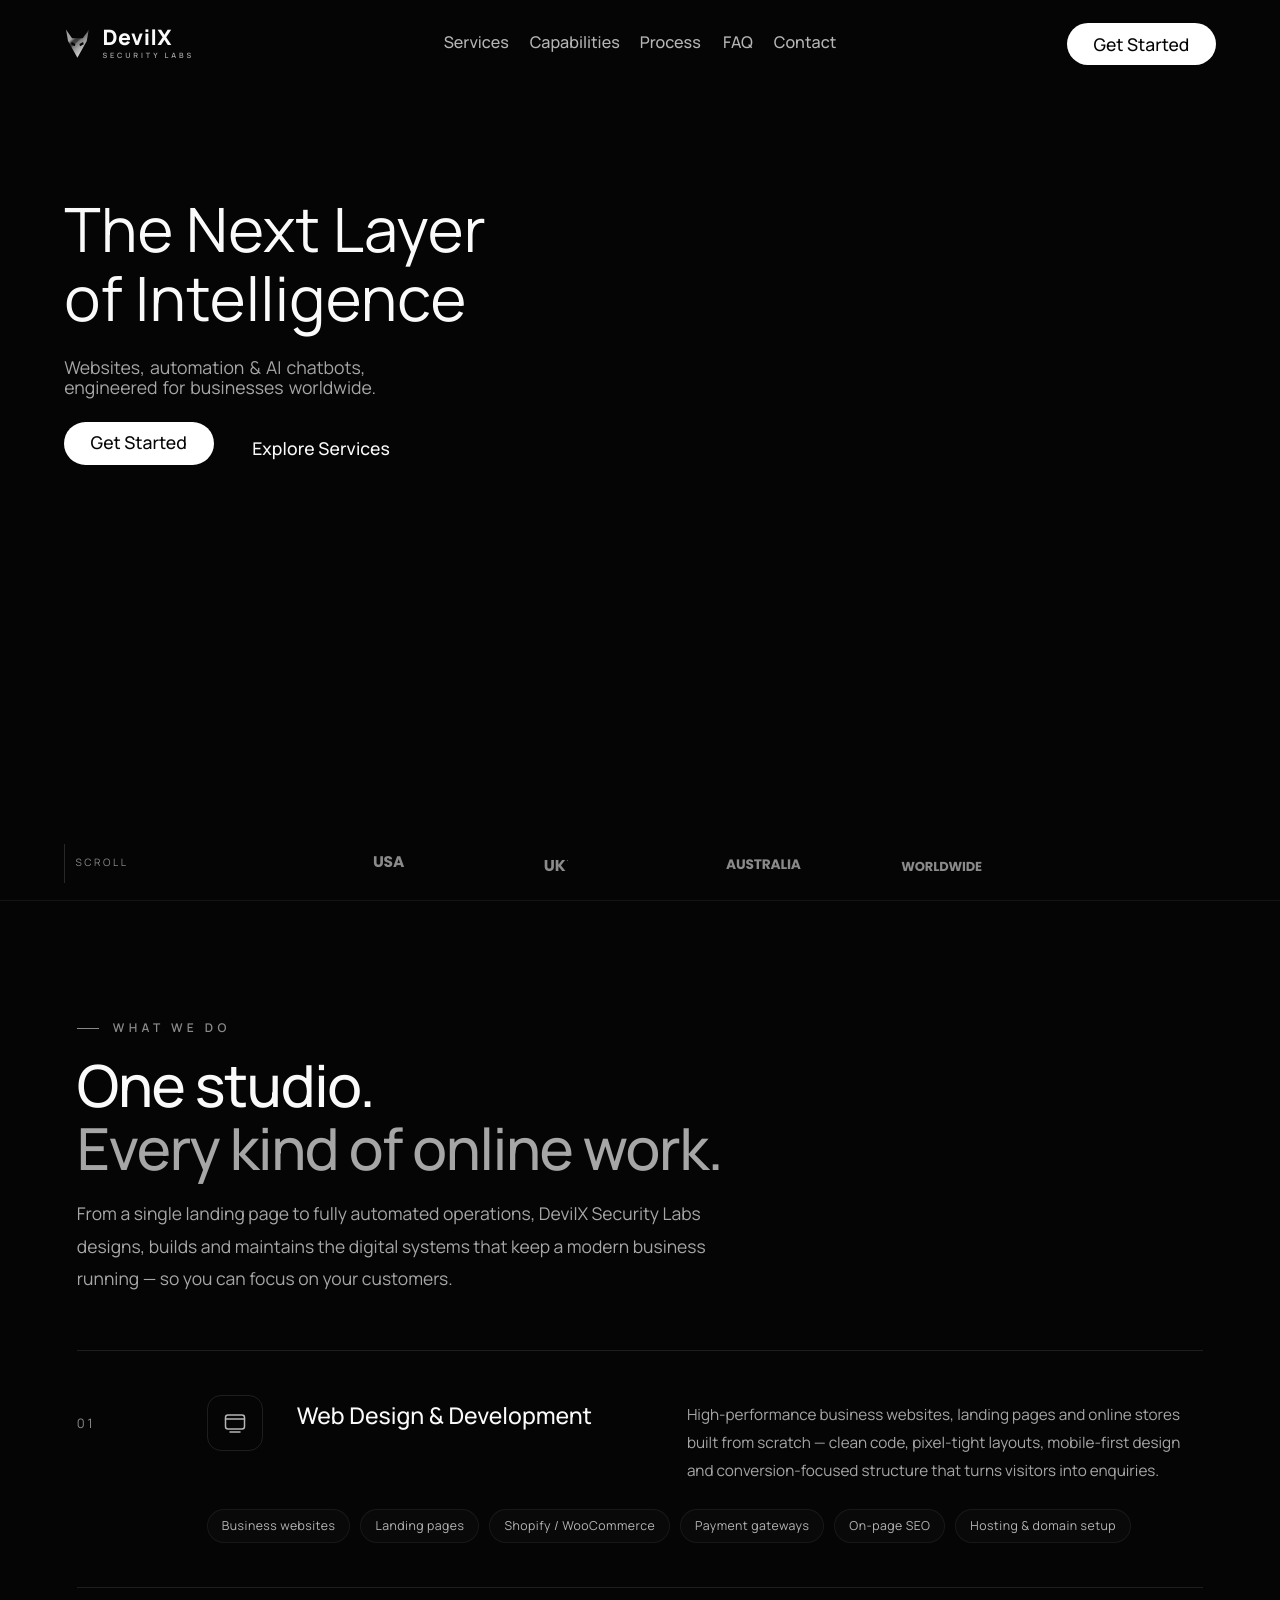
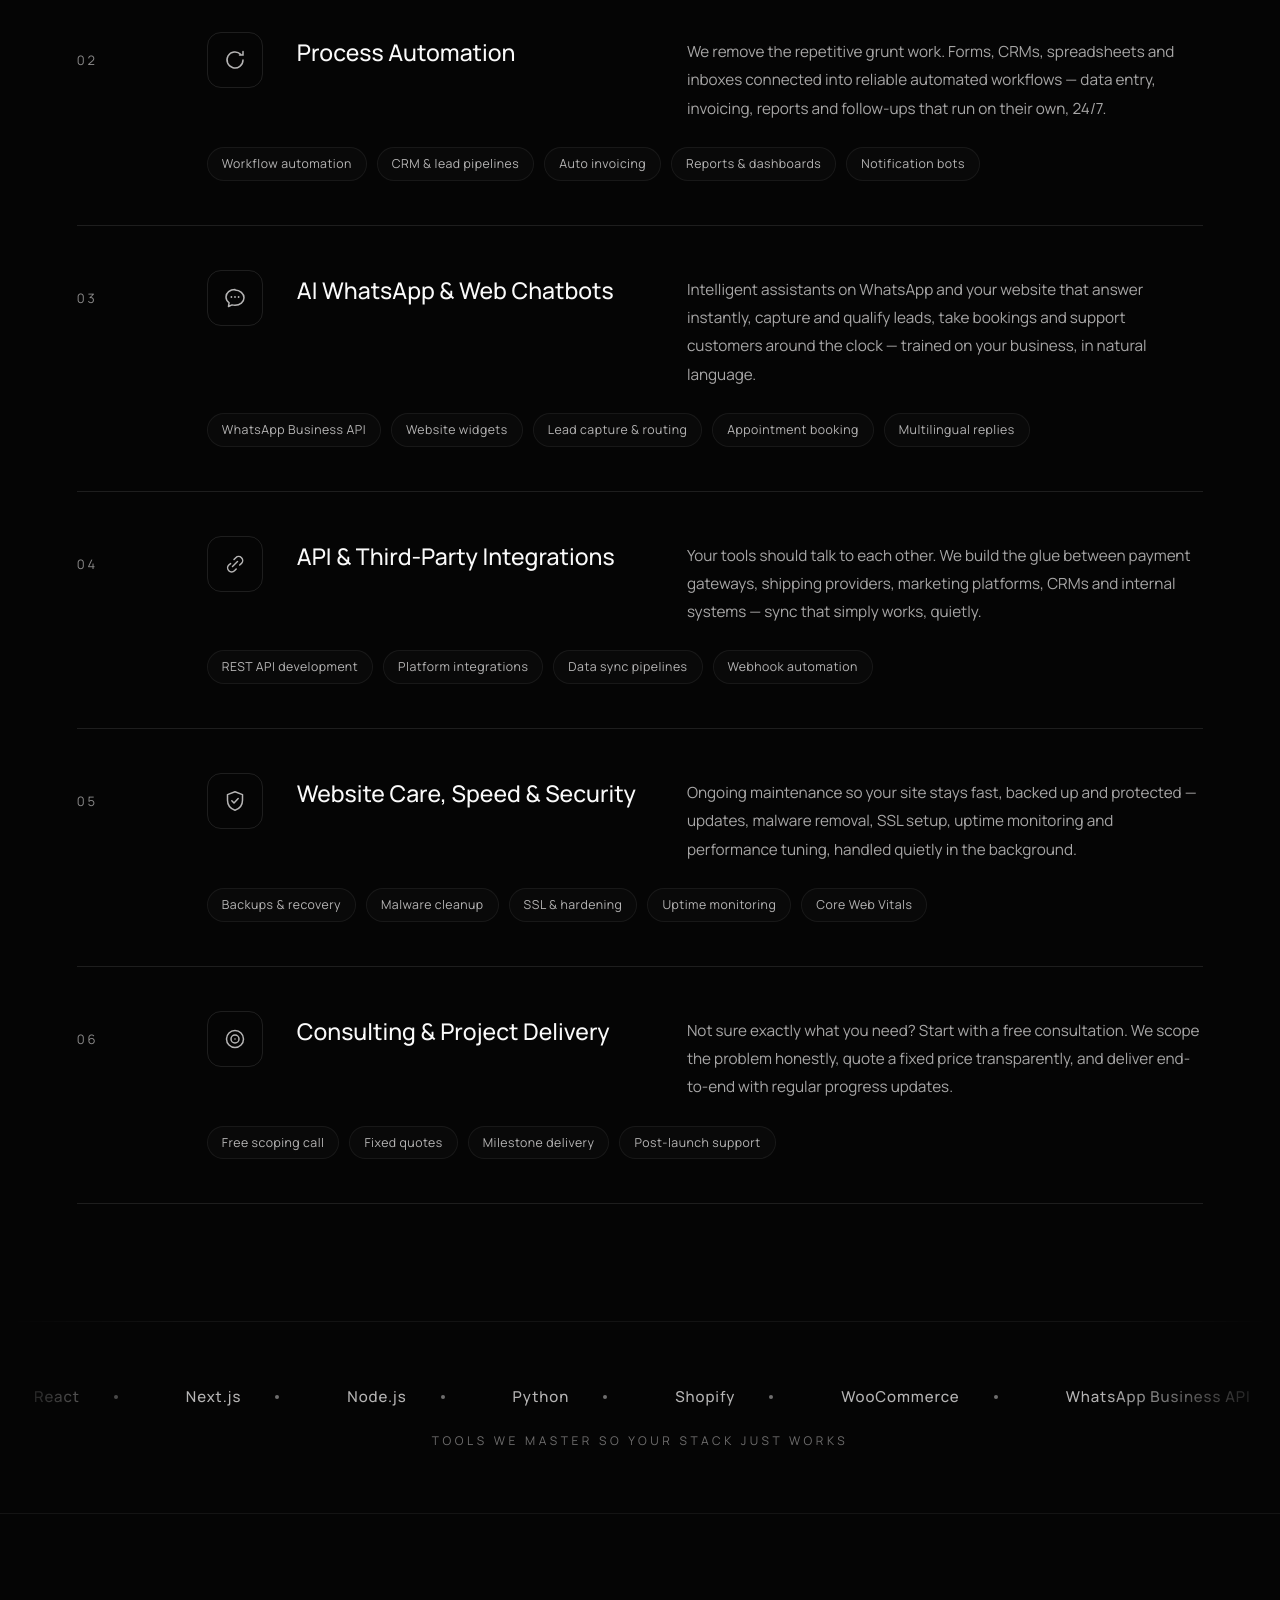
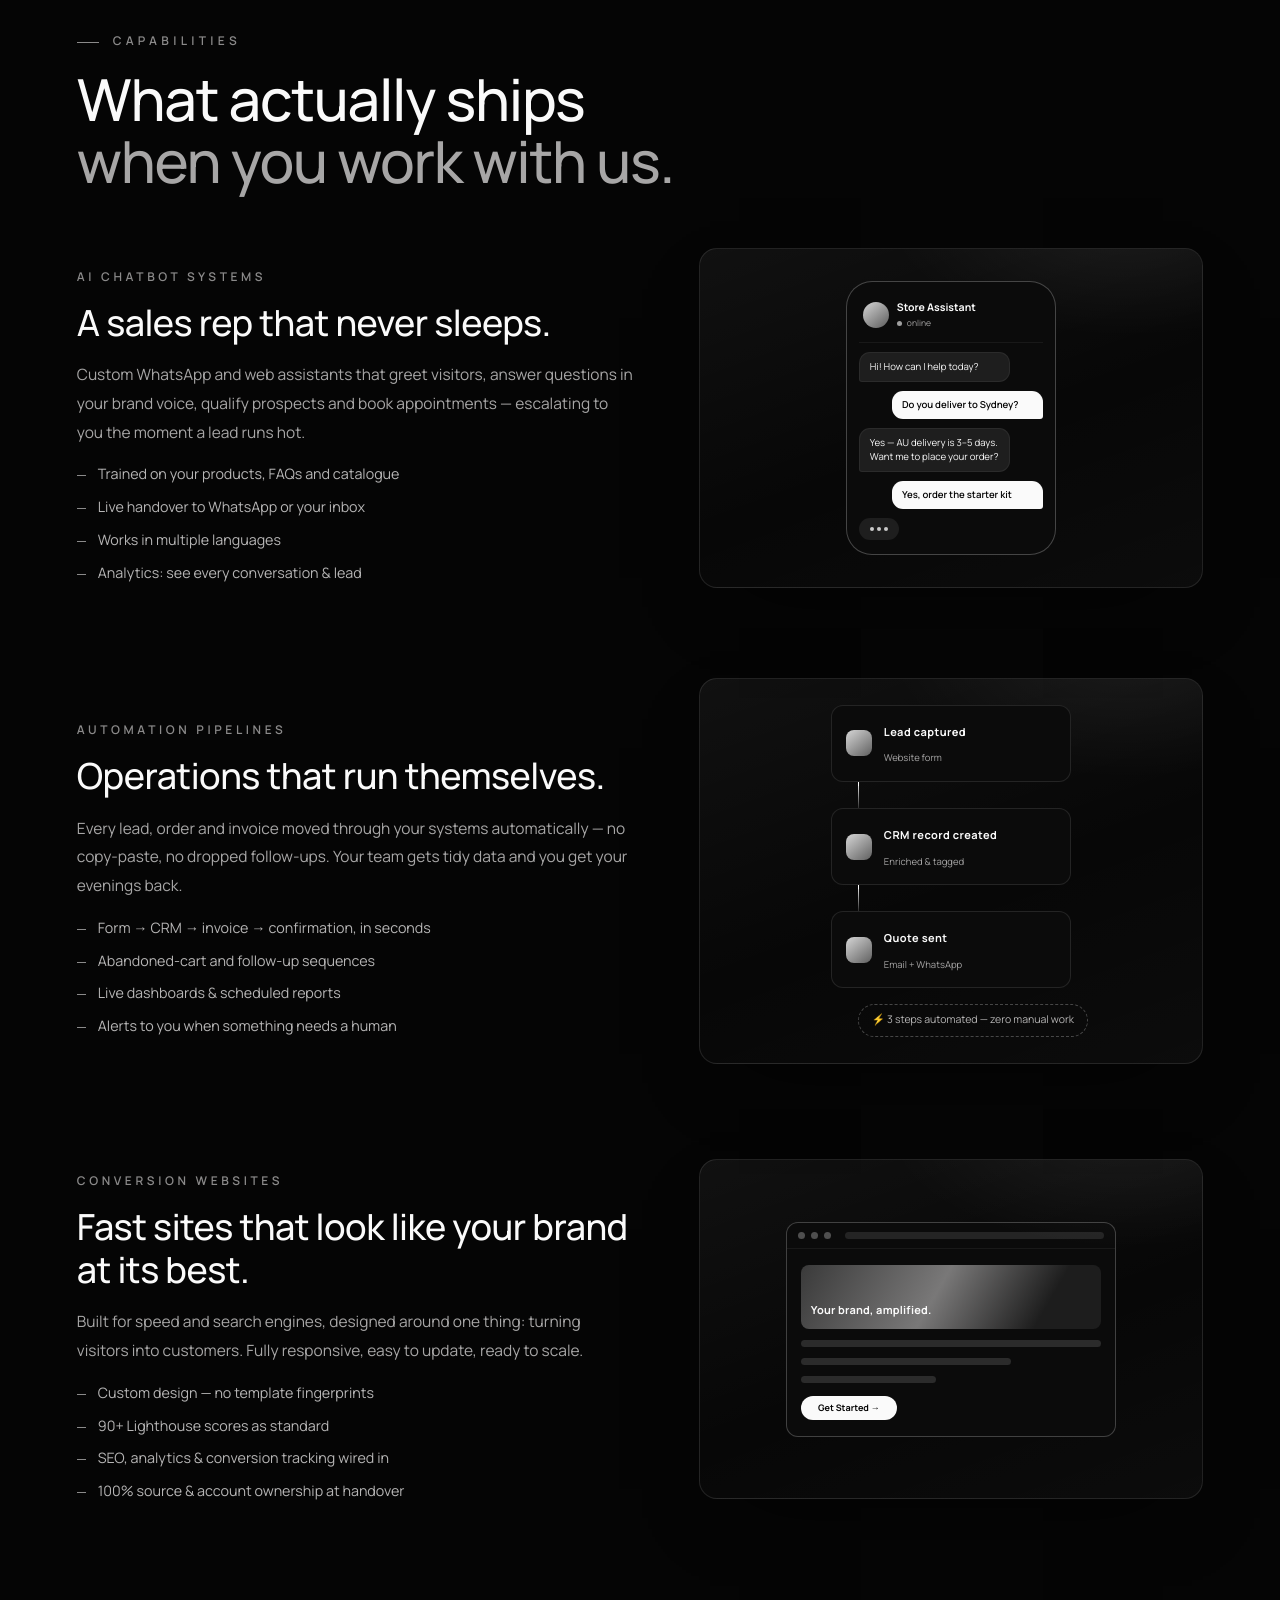
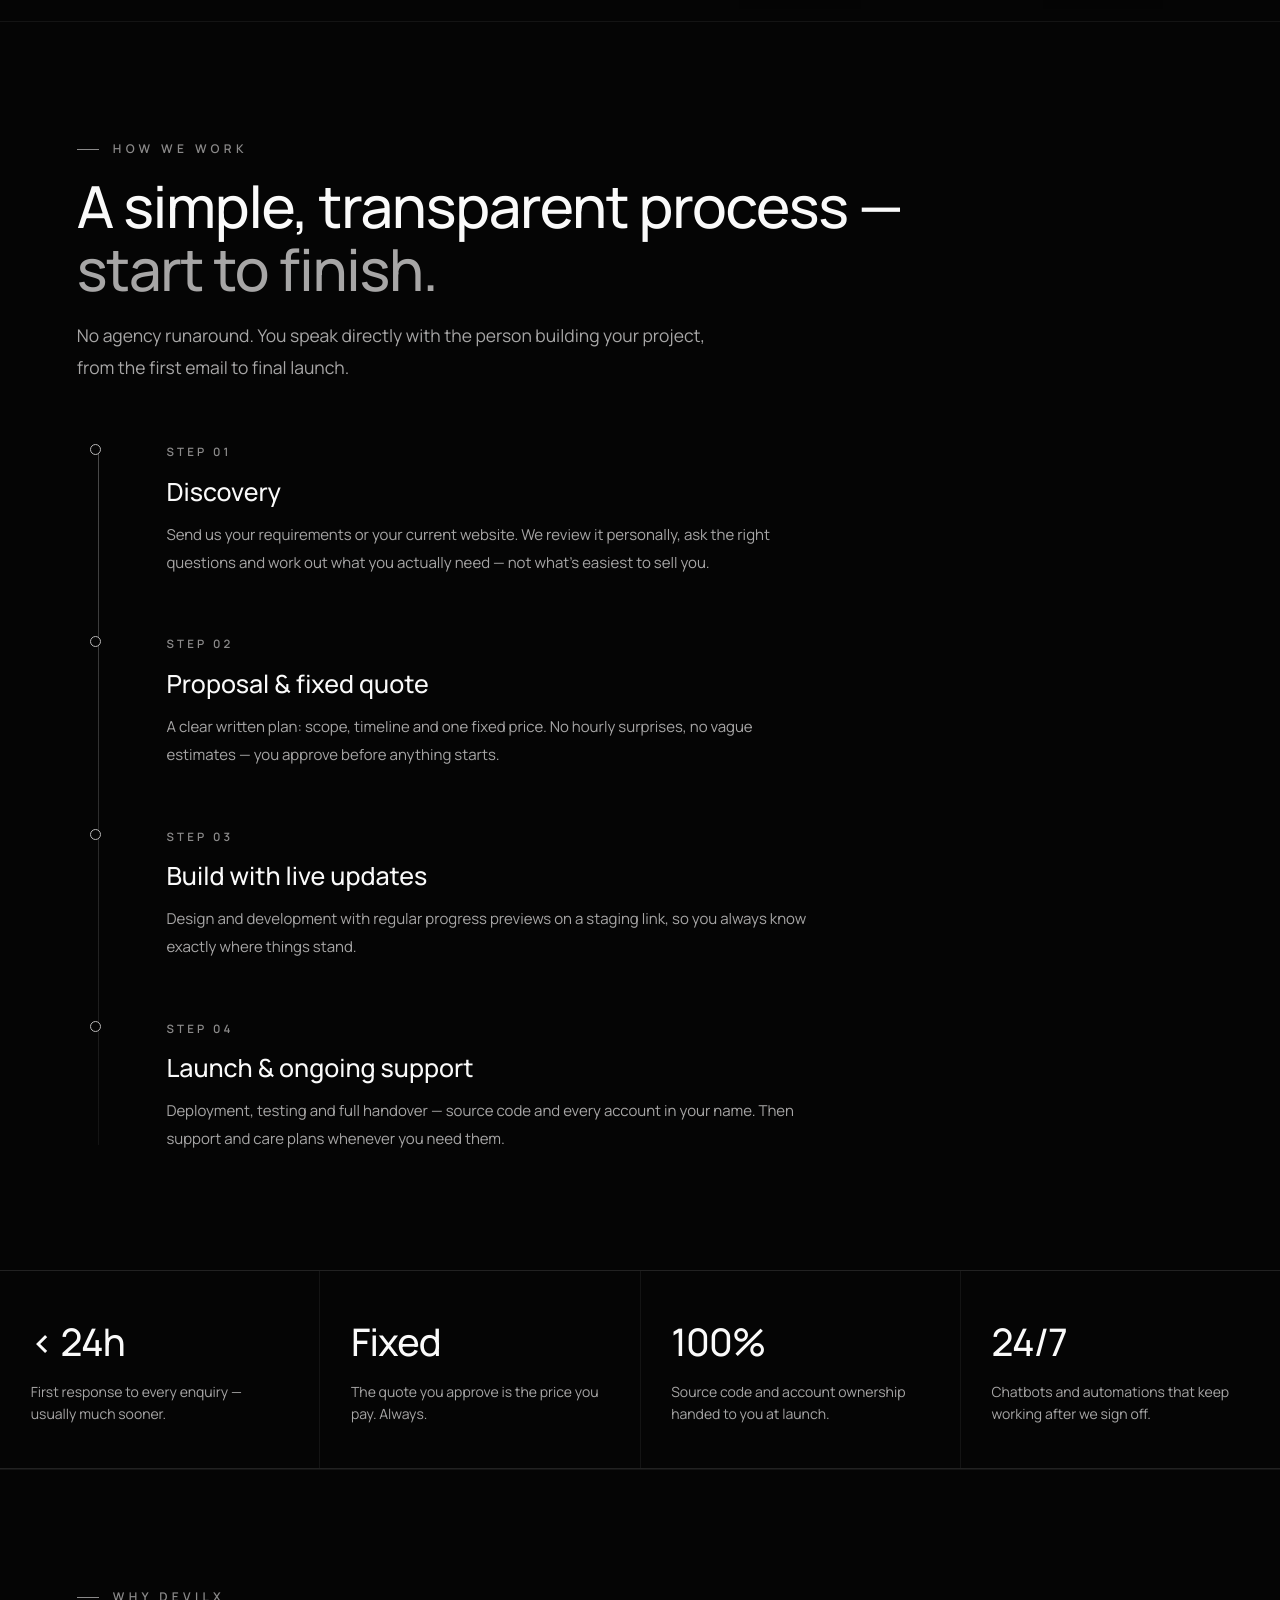
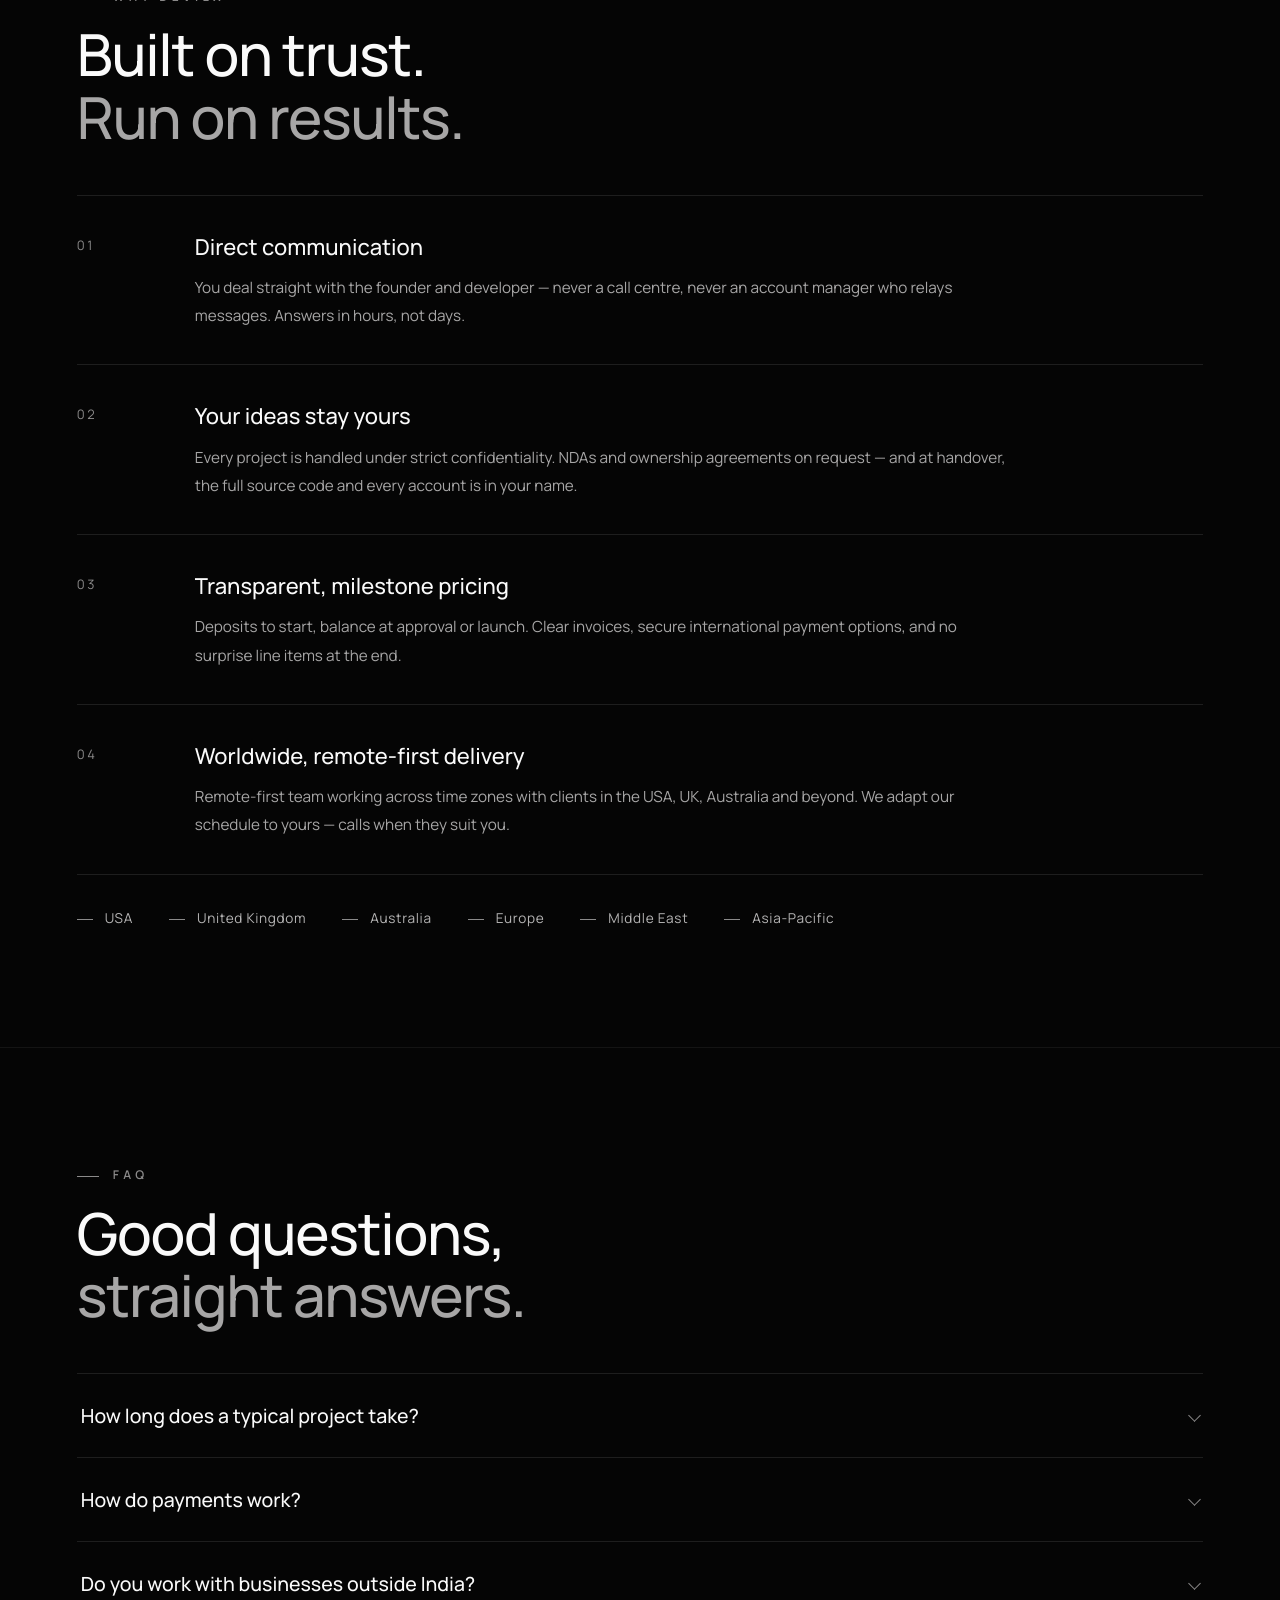
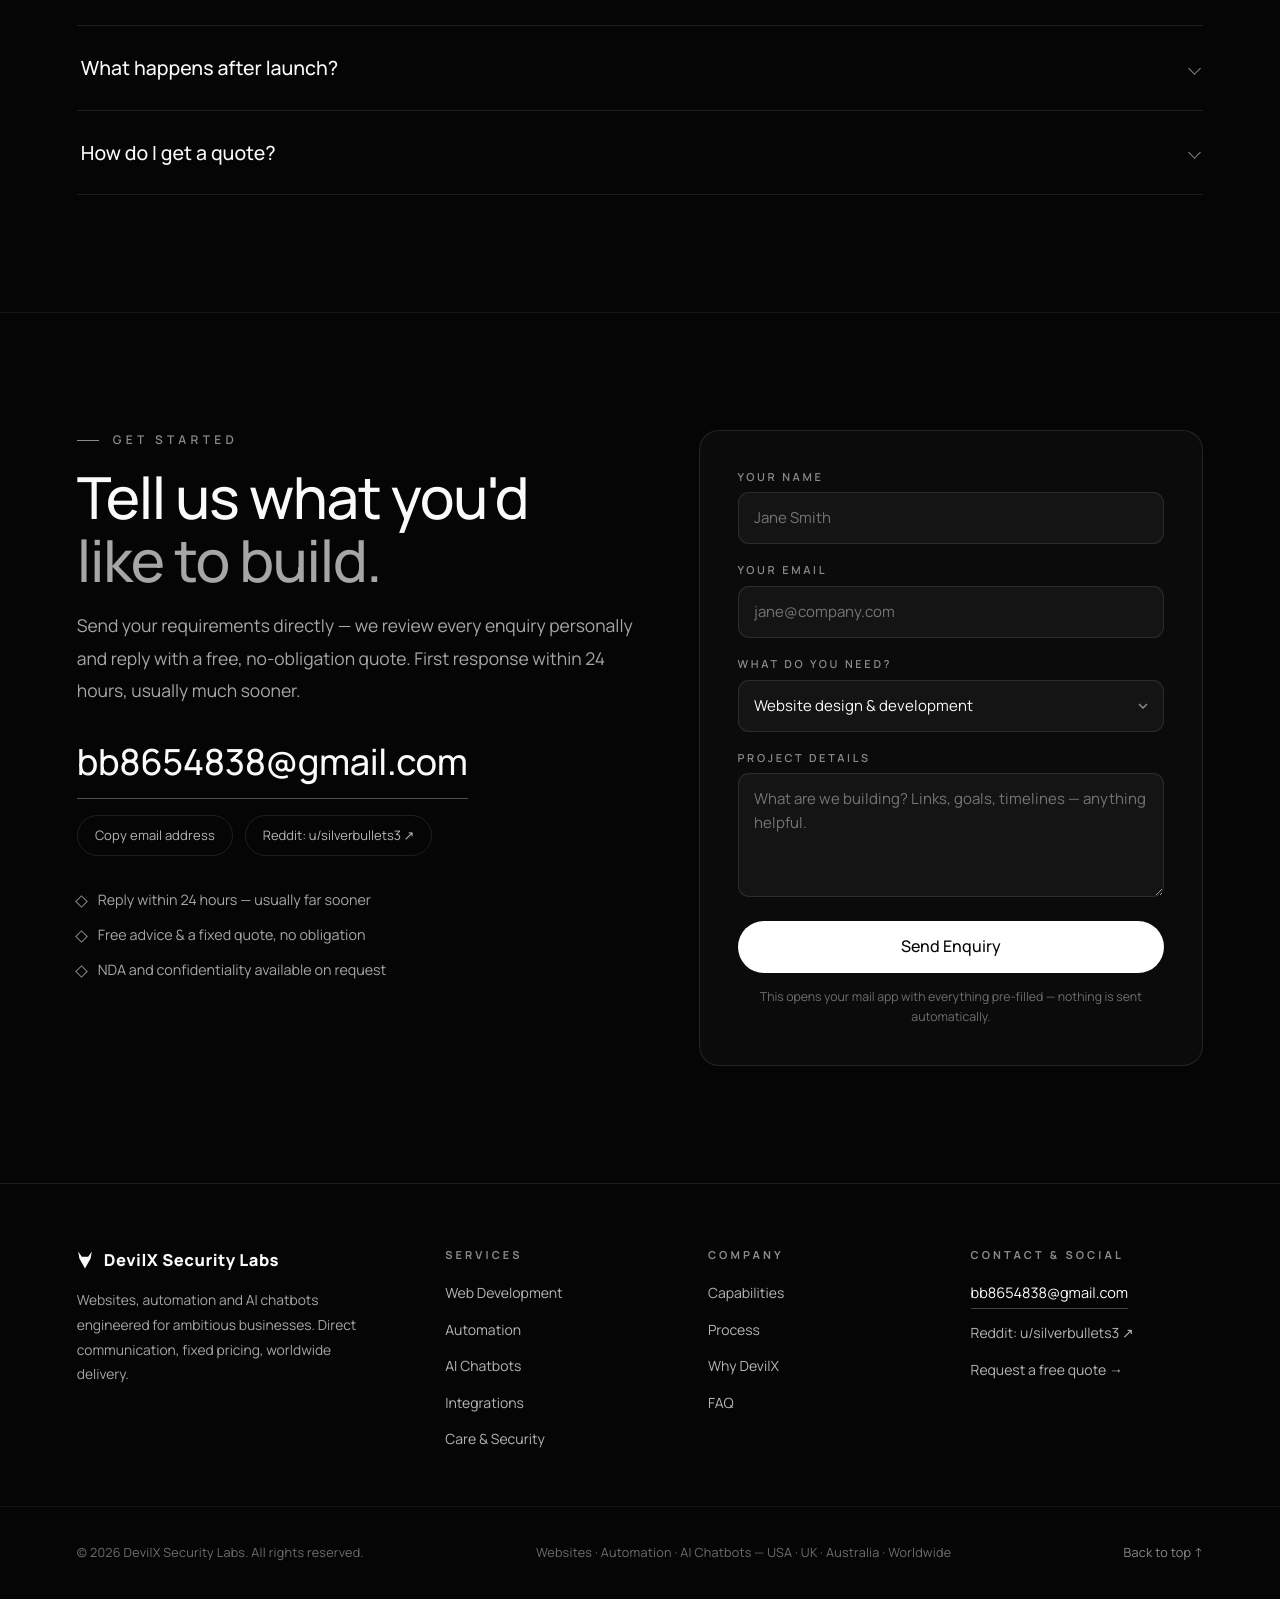
==== commit 3fe7c625: "Update index.html" ====
--- a/index.html
+++ b/index.html
@@ -5,24 +5,34 @@
 <meta name="viewport" content="width=device-width, initial-scale=1, viewport-fit=cover">
 <meta name="color-scheme" content="dark">
 <meta name="theme-color" content="#050505">
-<title>DevilX Security Labs — Web, Automation & AI Chatbots for Businesses Worldwide</title>
-<meta name="description" content="DevilX Security Labs builds high-performance websites, business automation and AI WhatsApp & web chatbots for companies in the USA, UK, Australia and worldwide. Fixed-price quotes, 24-hour response, 100% code ownership.">
+
+<title>DevilX Security Labs — Web, Automation &amp; AI Chatbots for Businesses Worldwide</title>
+<meta name="description" content="DevilX Security Labs builds high-performance websites, business automation and AI WhatsApp &amp; web chatbots for companies in the USA, UK, Australia and worldwide. Fixed-price quotes, 24-hour response, 100% code ownership.">
 <link rel="canonical" href="https://devilx-security-labs.vercel.app/">
+
+<!-- Open Graph / Facebook -->
 <meta property="og:type" content="website">
 <meta property="og:site_name" content="DevilX Security Labs">
 <meta property="og:title" content="DevilX Security Labs — The Next Layer of Intelligence">
-<meta property="og:description" content="Websites, automation & AI chatbots engineered for businesses worldwide. Free consultation, transparent fixed pricing, direct communication.">
+<meta property="og:description" content="Websites, automation &amp; AI chatbots engineered for businesses worldwide. Free consultation, transparent fixed pricing, direct communication.">
 <meta property="og:url" content="https://devilx-security-labs.vercel.app/">
 <meta property="og:image" content="https://devilx-security-labs.vercel.app/assets/img/og.png">
+
+<!-- Twitter -->
 <meta name="twitter:card" content="summary_large_image">
-<meta name="twitter:title" content="DevilX Security Labs — Web, Automation & AI Chatbots">
-<meta name="twitter:description" content="Websites, automation & AI chatbots engineered for businesses worldwide.">
+<meta name="twitter:title" content="DevilX Security Labs — Web, Automation &amp; AI Chatbots">
+<meta name="twitter:description" content="Websites, automation &amp; AI chatbots engineered for businesses worldwide.">
 <meta name="twitter:image" content="https://devilx-security-labs.vercel.app/assets/img/og.png">
+
 <link rel="icon" href="/favicon.svg" type="image/svg+xml">
 <link rel="apple-touch-icon" href="/assets/img/icon-192.png">
 <link rel="manifest" href="/site.webmanifest">
+
+<!-- Preload critical assets -->
 <link rel="preload" href="/assets/fonts/manrope-var.woff2" as="font" type="font/woff2" crossorigin>
 <link rel="stylesheet" href="/assets/css/style.css">
+
+<!-- Structured Data -->
 <script type="application/ld+json">
 {
   "@context": "https://schema.org",
@@ -34,7 +44,9 @@
   "image": "https://devilx-security-labs.vercel.app/assets/img/og.png",
   "areaServed": ["US", "GB", "AU", "Worldwide"],
   "priceRange": "$$",
-  "sameAs": [],
+  "sameAs": [
+    "https://www.reddit.com/user/silverbullets3"
+  ],
   "makesOffer": [
     {"@type": "Offer", "itemOffered": {"@type": "Service", "name": "Web Design & Development"}},
     {"@type": "Offer", "itemOffered": {"@type": "Service", "name": "Process Automation"}},
@@ -66,7 +78,7 @@
 
 <header class="topbar" id="topbar">
   <a class="brand" href="#top" aria-label="DevilX Security Labs — home">
-    <svg class="brand-mark" viewBox="0 0 40 44" xmlns="http://www.w3.org/2000/svg" aria-hidden="true">
+    <svg class="brand-mark" viewBox="0 0 40 44" xmlns="http://www.w3.org/2000/svg" aria-hidden="true" role="img">
       <defs>
         <linearGradient id="bg1" gradientUnits="userSpaceOnUse" x1="8" y1="0" x2="34.1" y2="28.9">
           <stop offset="0" stop-color="#9e9e9e"/><stop offset=".28" stop-color="#a6a6a6"/>
@@ -106,7 +118,7 @@
       </ul>
       <div class="menu-foot">
         <a class="pill reveal" href="mailto:bb8654838@gmail.com?subject=Project%20enquiry%20%E2%80%94%20DevilX%20Security%20Labs"><span>Get Started</span></a>
-        <a class="g2 reveal" href="#services">Explore services</a>
+        <a class="g2 reveal" href="https://www.reddit.com/user/silverbullets3" target="_blank" rel="noopener noreferrer">Reddit: u/silverbullets3 ↗</a>
       </div>
     </div>
   </nav>
@@ -114,7 +126,7 @@
 
 <section class="hero-stage">
   <div class="plate">
-    <video autoplay muted loop playsinline preload="auto" aria-hidden="true" tabindex="-1"
+    <video autoplay muted loop playsinline preload="metadata" aria-hidden="true" tabindex="-1"
       src="https://d8j0ntlcm91z4.cloudfront.net/user_38xzZboKViGWJOttwIXH07lWA1P/hf_20260808_112712_da9d53df-6d27-4b12-bdf6-aa9dc2622bdf.mp4"></video>
   </div>
   <div class="hero">
@@ -352,7 +364,10 @@
         <h2 class="h2" data-reveal style="--i:1">Tell us what you'd<br><b>like to build.</b></h2>
         <p class="lead" data-reveal style="--i:2">Send your requirements directly — we review every enquiry personally and reply with a free, no-obligation quote. First response within 24 hours, usually much sooner.</p>
         <a class="big-mail" href="mailto:bb8654838@gmail.com?subject=Project%20enquiry%20%E2%80%94%20DevilX%20Security%20Labs" data-reveal style="--i:3">bb8654838@gmail.com</a>
-        <div><button class="copy-btn" id="copyMail" type="button" data-reveal style="--i:4"><span>Copy email address</span></button></div>
+        <div style="display:flex;gap:12px;align-items:center;flex-wrap:wrap;margin-top:16px;">
+          <button class="copy-btn" id="copyMail" type="button" data-reveal style="--i:4;margin-top:0;"><span>Copy email address</span></button>
+          <a class="copy-btn" href="https://www.reddit.com/user/silverbullets3" target="_blank" rel="noopener noreferrer" data-reveal style="--i:4;margin-top:0;"><span>Reddit: u/silverbullets3 ↗</span></a>
+        </div>
         <ul class="reply-line" data-reveal style="--i:5">
           <li>Reply within 24 hours — usually far sooner</li>
           <li>Free advice &amp; a fixed quote, no obligation</li>
@@ -360,19 +375,29 @@
         </ul>
       </div>
       <form id="quoteForm" data-reveal style="--i:2">
-        <div class="fr"><label for="qName">Your name</label><input id="qName" name="name" type="text" autocomplete="name" placeholder="Jane Smith" required></div>
-        <div class="fr"><label for="qEmail">Your email</label><input id="qEmail" name="email" type="email" autocomplete="email" placeholder="jane@company.com" required></div>
-        <div class="fr"><label for="qService">What do you need?</label>
+        <div class="fr">
+          <label for="qName">Your name</label>
+          <input id="qName" name="name" type="text" autocomplete="name" placeholder="Jane Smith" required>
+        </div>
+        <div class="fr">
+          <label for="qEmail">Your email</label>
+          <input id="qEmail" name="email" type="email" autocomplete="email" placeholder="jane@company.com" required>
+        </div>
+        <div class="fr">
+          <label for="qService">What do you need?</label>
           <select id="qService" name="service">
-            <option>Website design &amp; development</option>
-            <option>Process automation</option>
-            <option>AI WhatsApp / web chatbot</option>
-            <option>API integration</option>
-            <option>Website care &amp; security</option>
-            <option>Something else / not sure yet</option>
+            <option value="Website design &amp; development">Website design &amp; development</option>
+            <option value="Process automation">Process automation</option>
+            <option value="AI WhatsApp / web chatbot">AI WhatsApp / web chatbot</option>
+            <option value="API integration">API integration</option>
+            <option value="Website care &amp; security">Website care &amp; security</option>
+            <option value="Something else / not sure yet">Something else / not sure yet</option>
           </select>
         </div>
-        <div class="fr"><label for="qMsg">Project details</label><textarea id="qMsg" name="message" placeholder="What are we building? Links, goals, timelines — anything helpful."></textarea></div>
+        <div class="fr">
+          <label for="qMsg">Project details</label>
+          <textarea id="qMsg" name="message" placeholder="What are we building? Links, goals, timelines — anything helpful." rows="4"></textarea>
+        </div>
         <button class="pill" type="submit"><span>Send Enquiry</span></button>
         <p class="fine">This opens your mail app with everything pre-filled — nothing is sent automatically.</p>
       </form>
@@ -410,15 +435,16 @@
       </ul>
     </div>
     <div>
-      <h5>Contact</h5>
+      <h5>Contact &amp; Social</h5>
       <ul>
         <li><a class="mail" href="mailto:bb8654838@gmail.com?subject=Project%20enquiry%20%E2%80%94%20DevilX%20Security%20Labs">bb8654838@gmail.com</a></li>
+        <li><a href="https://www.reddit.com/user/silverbullets3" target="_blank" rel="noopener noreferrer">Reddit: u/silverbullets3 ↗</a></li>
         <li><a href="#contact">Request a free quote →</a></li>
       </ul>
     </div>
   </div>
   <div class="foot-base">
-    <span>© <span id="yr">2025</span> DevilX Security Labs. All rights reserved.</span>
+    <span>© <span id="yr">2026</span> DevilX Security Labs. All rights reserved.</span>
     <span>Websites · Automation · AI Chatbots — USA · UK · Australia · Worldwide</span>
     <a href="#top">Back to top ↑</a>
   </div>
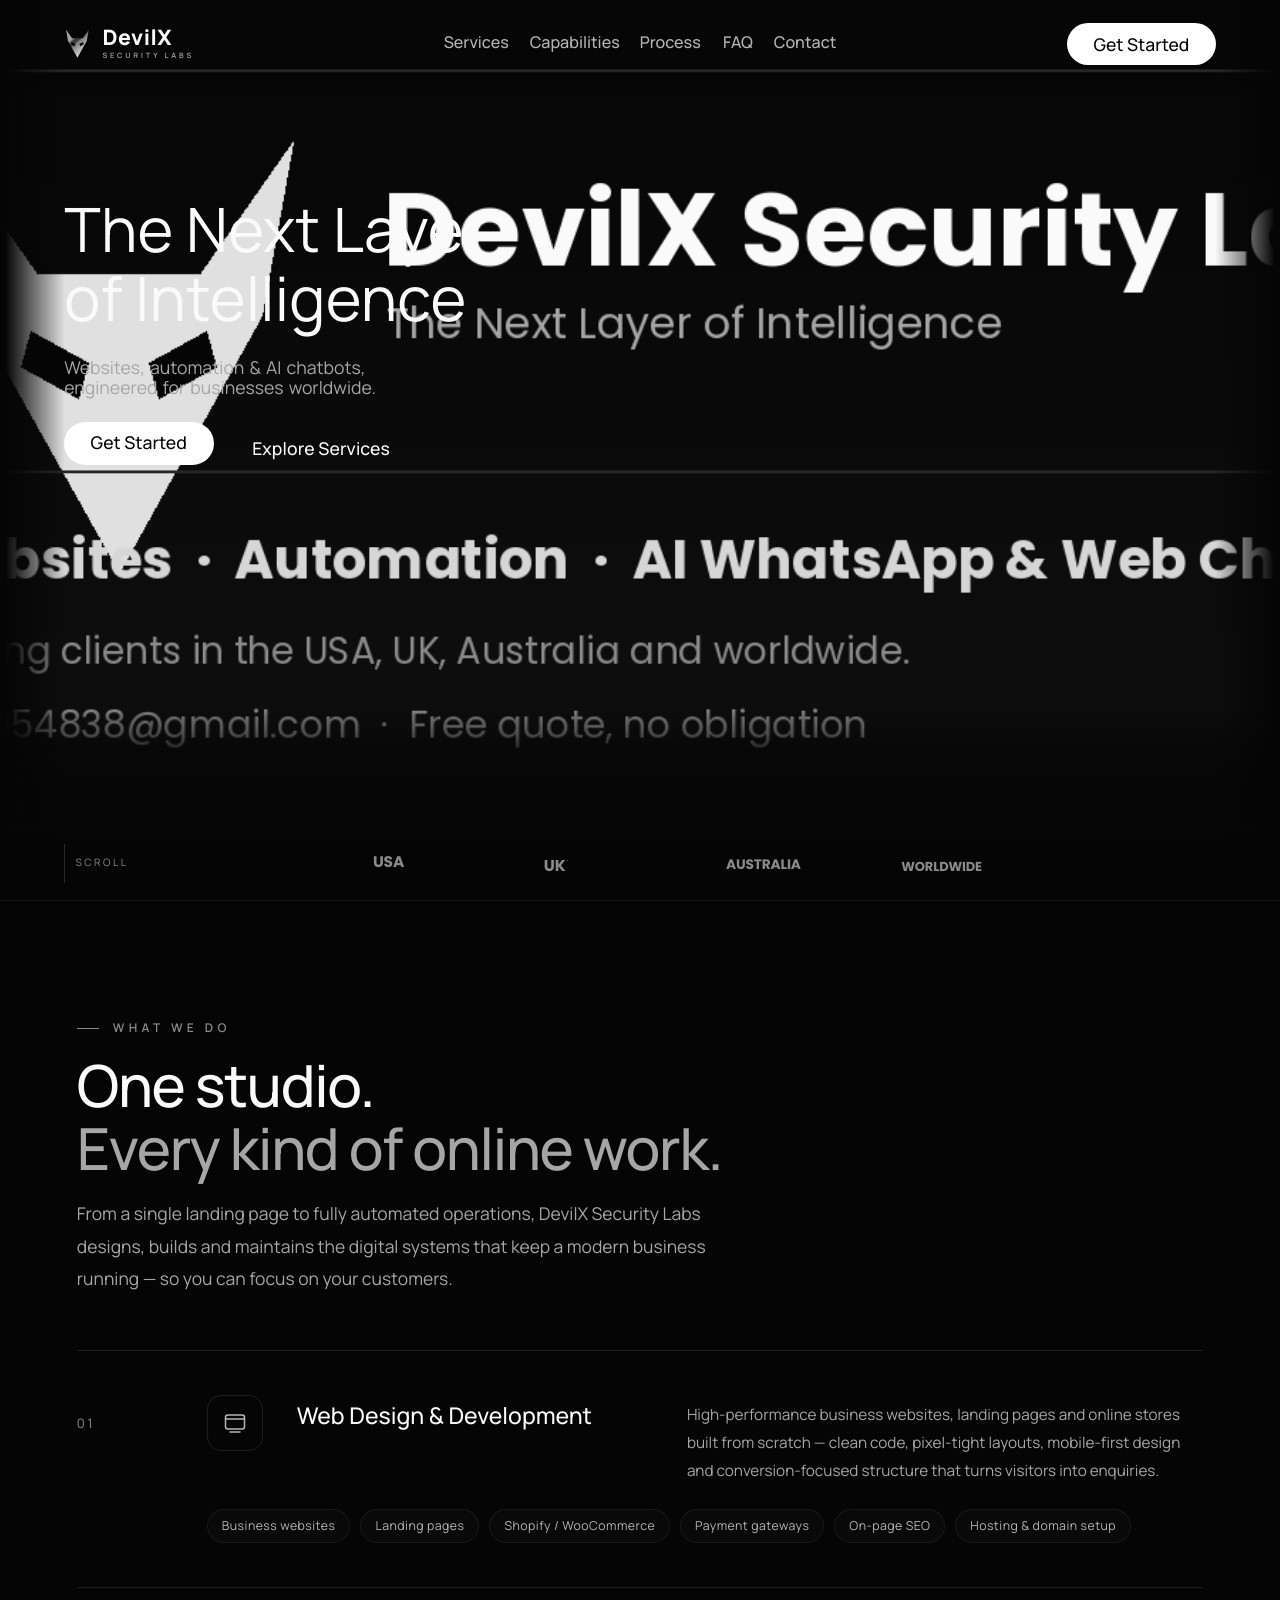
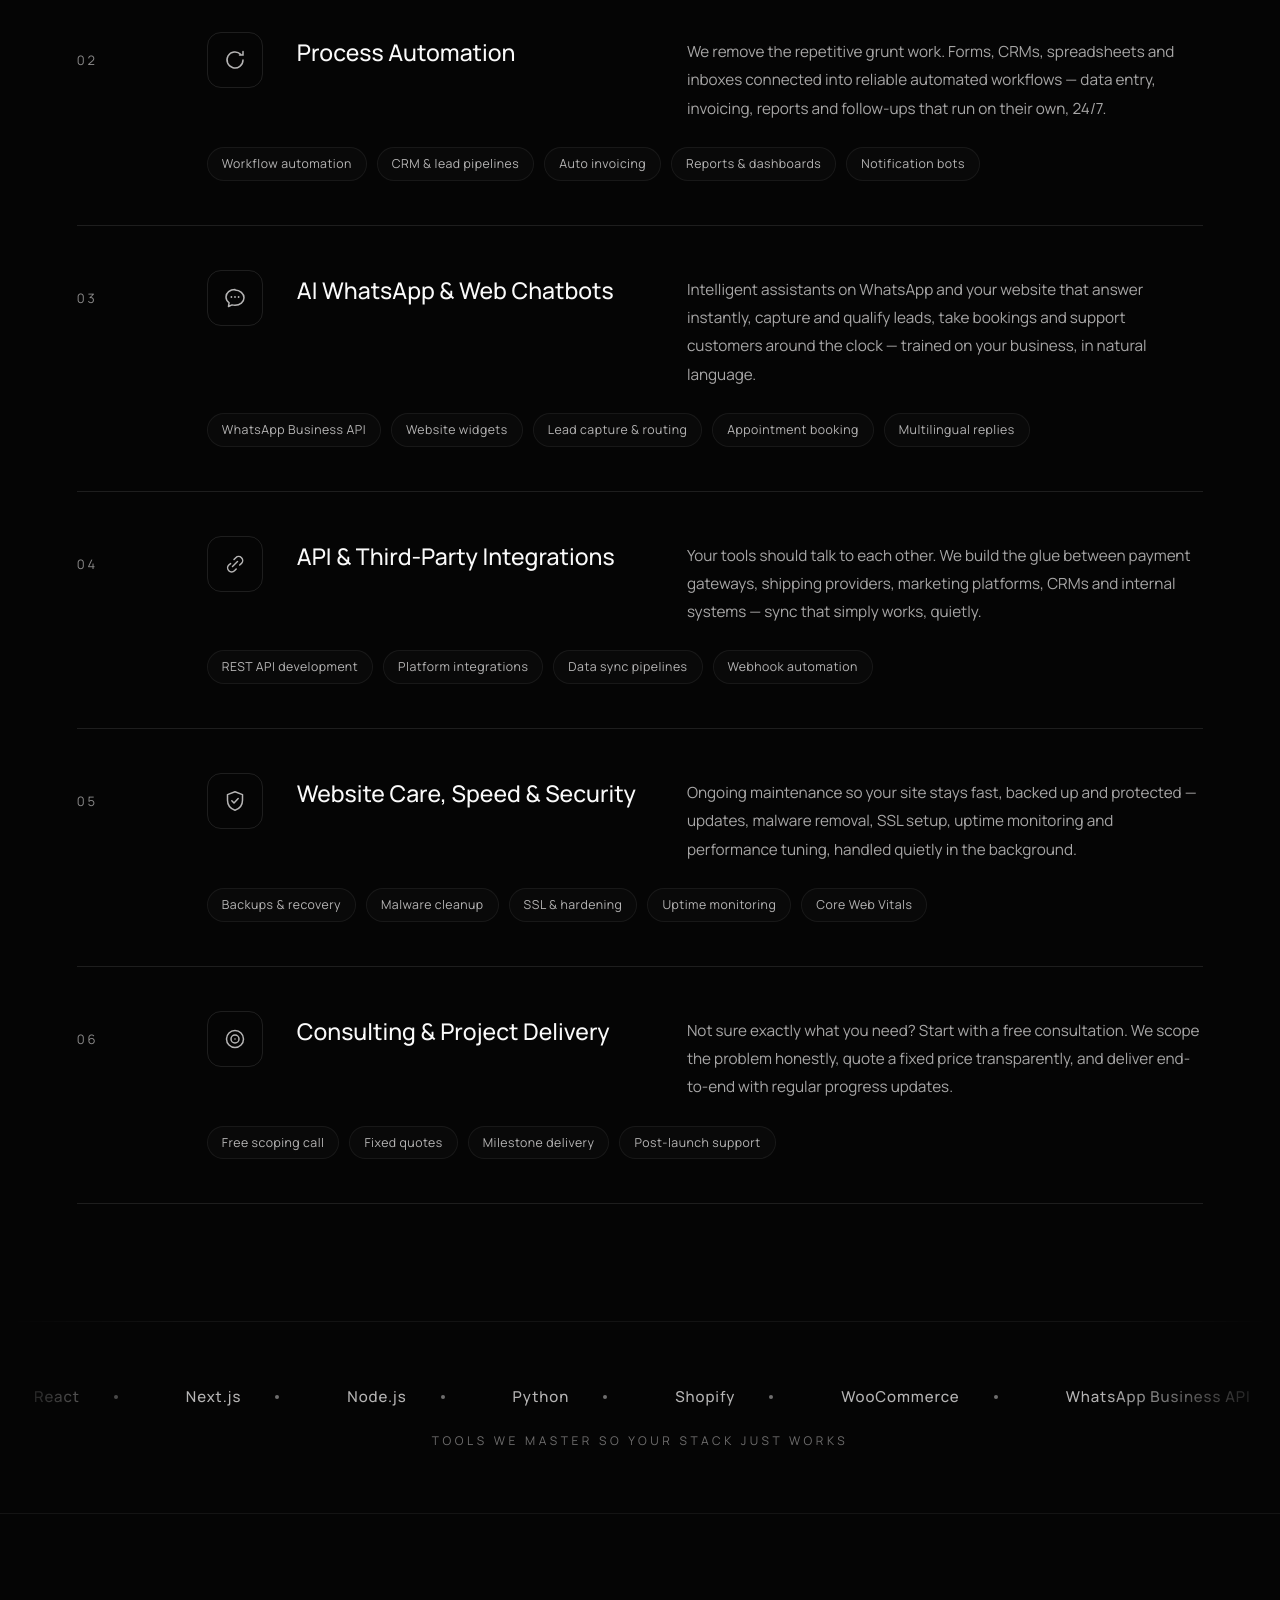
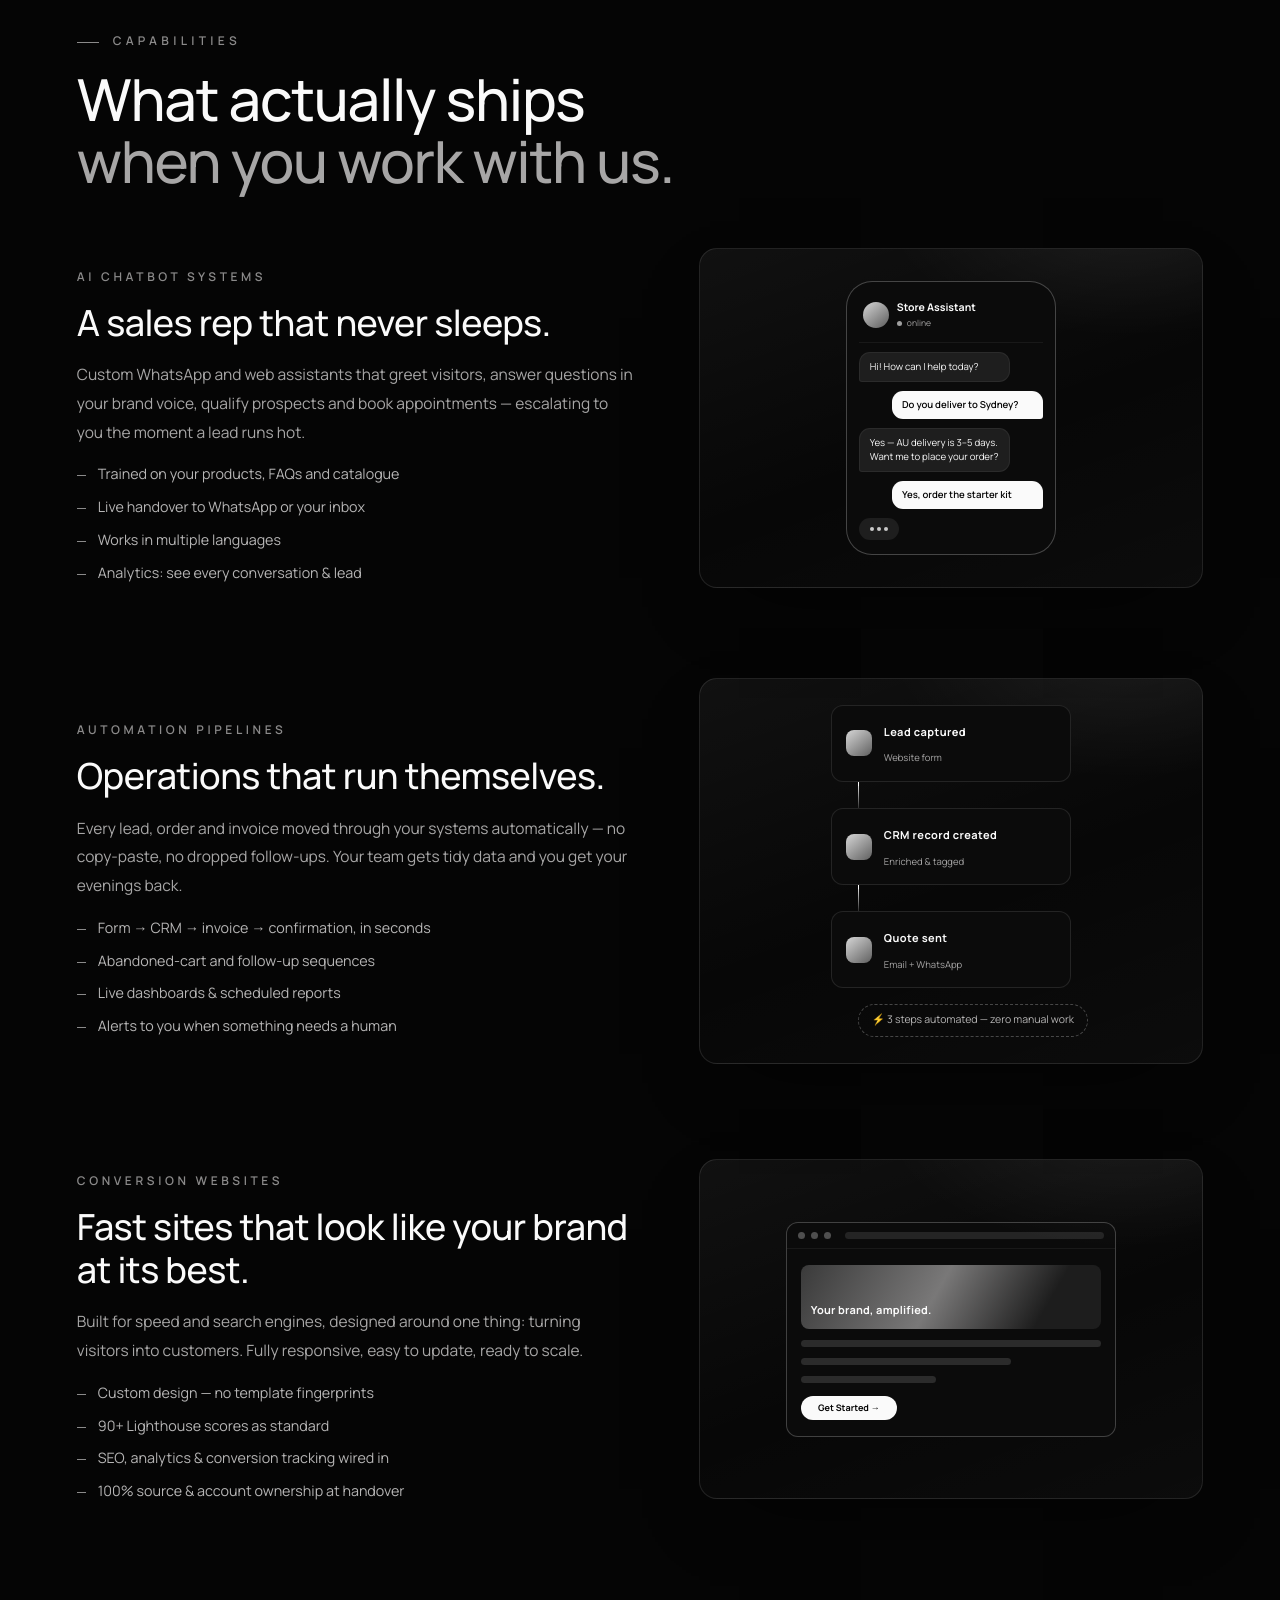
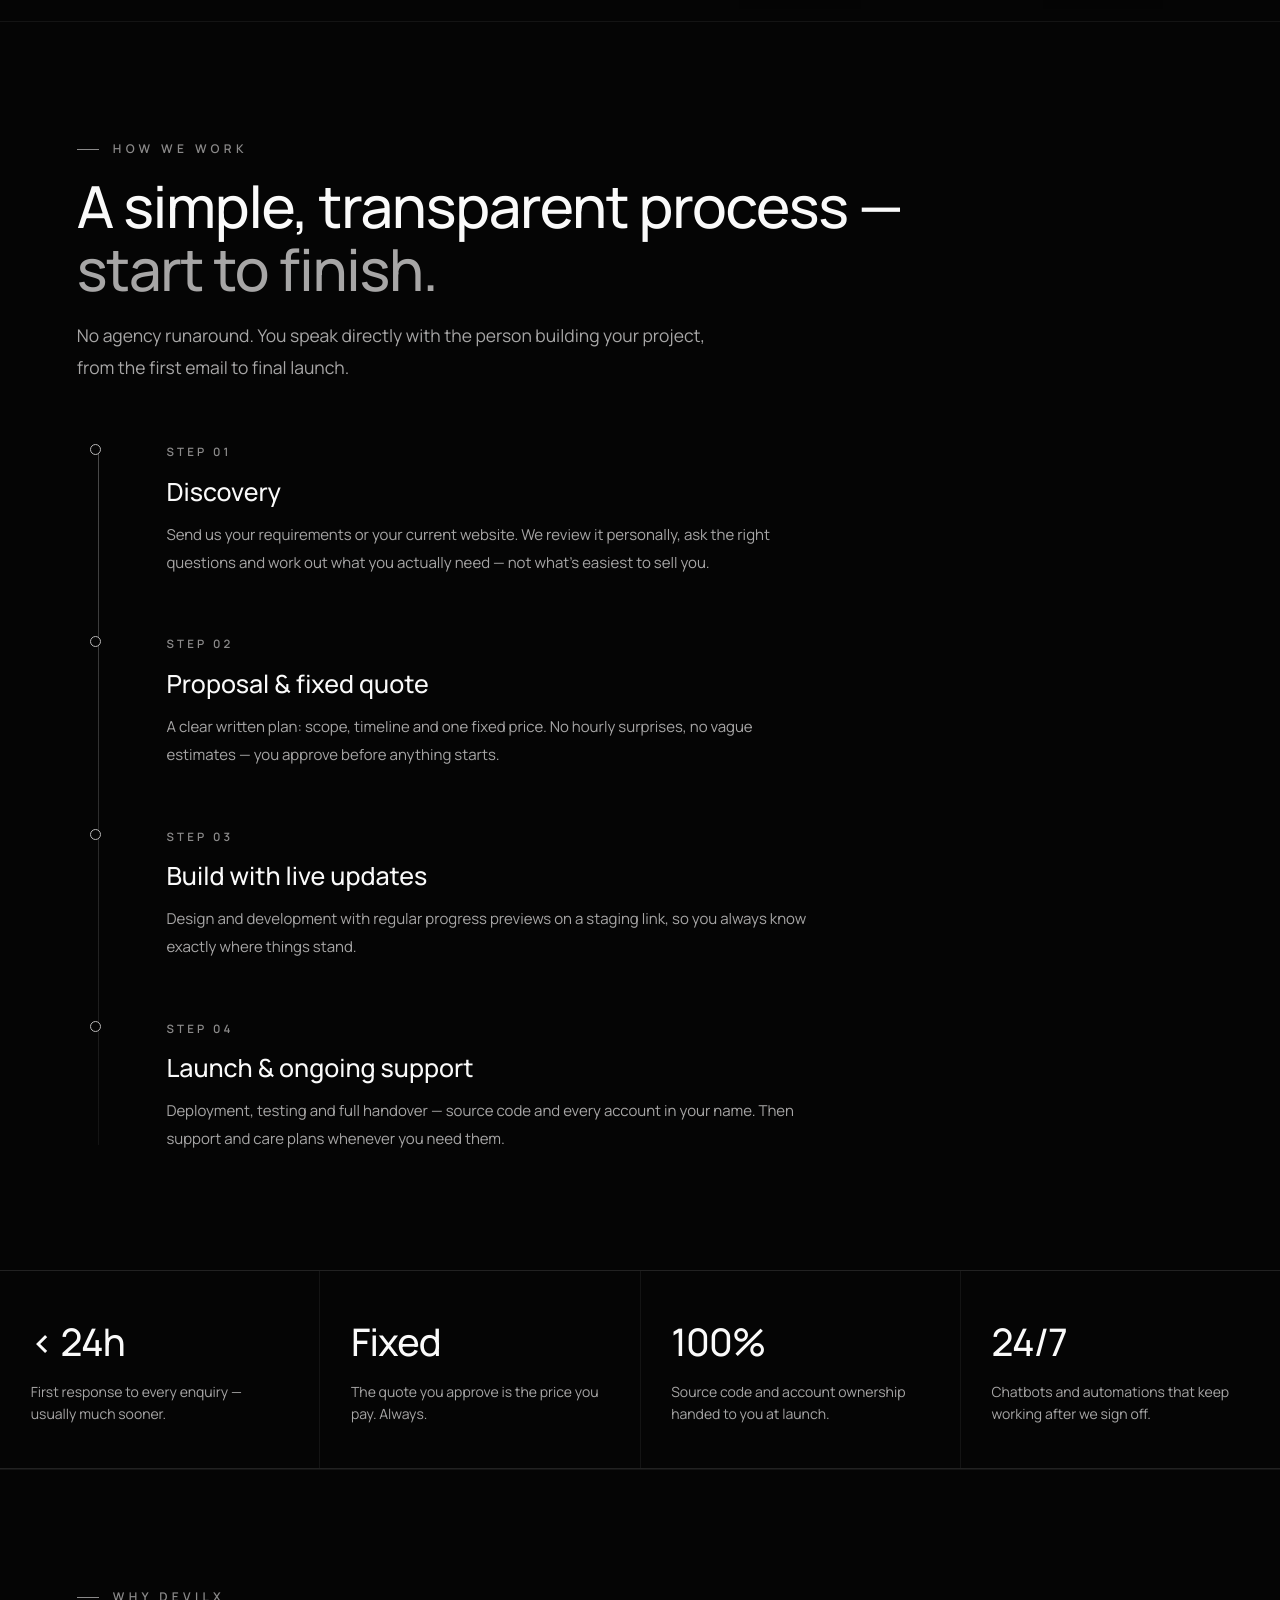
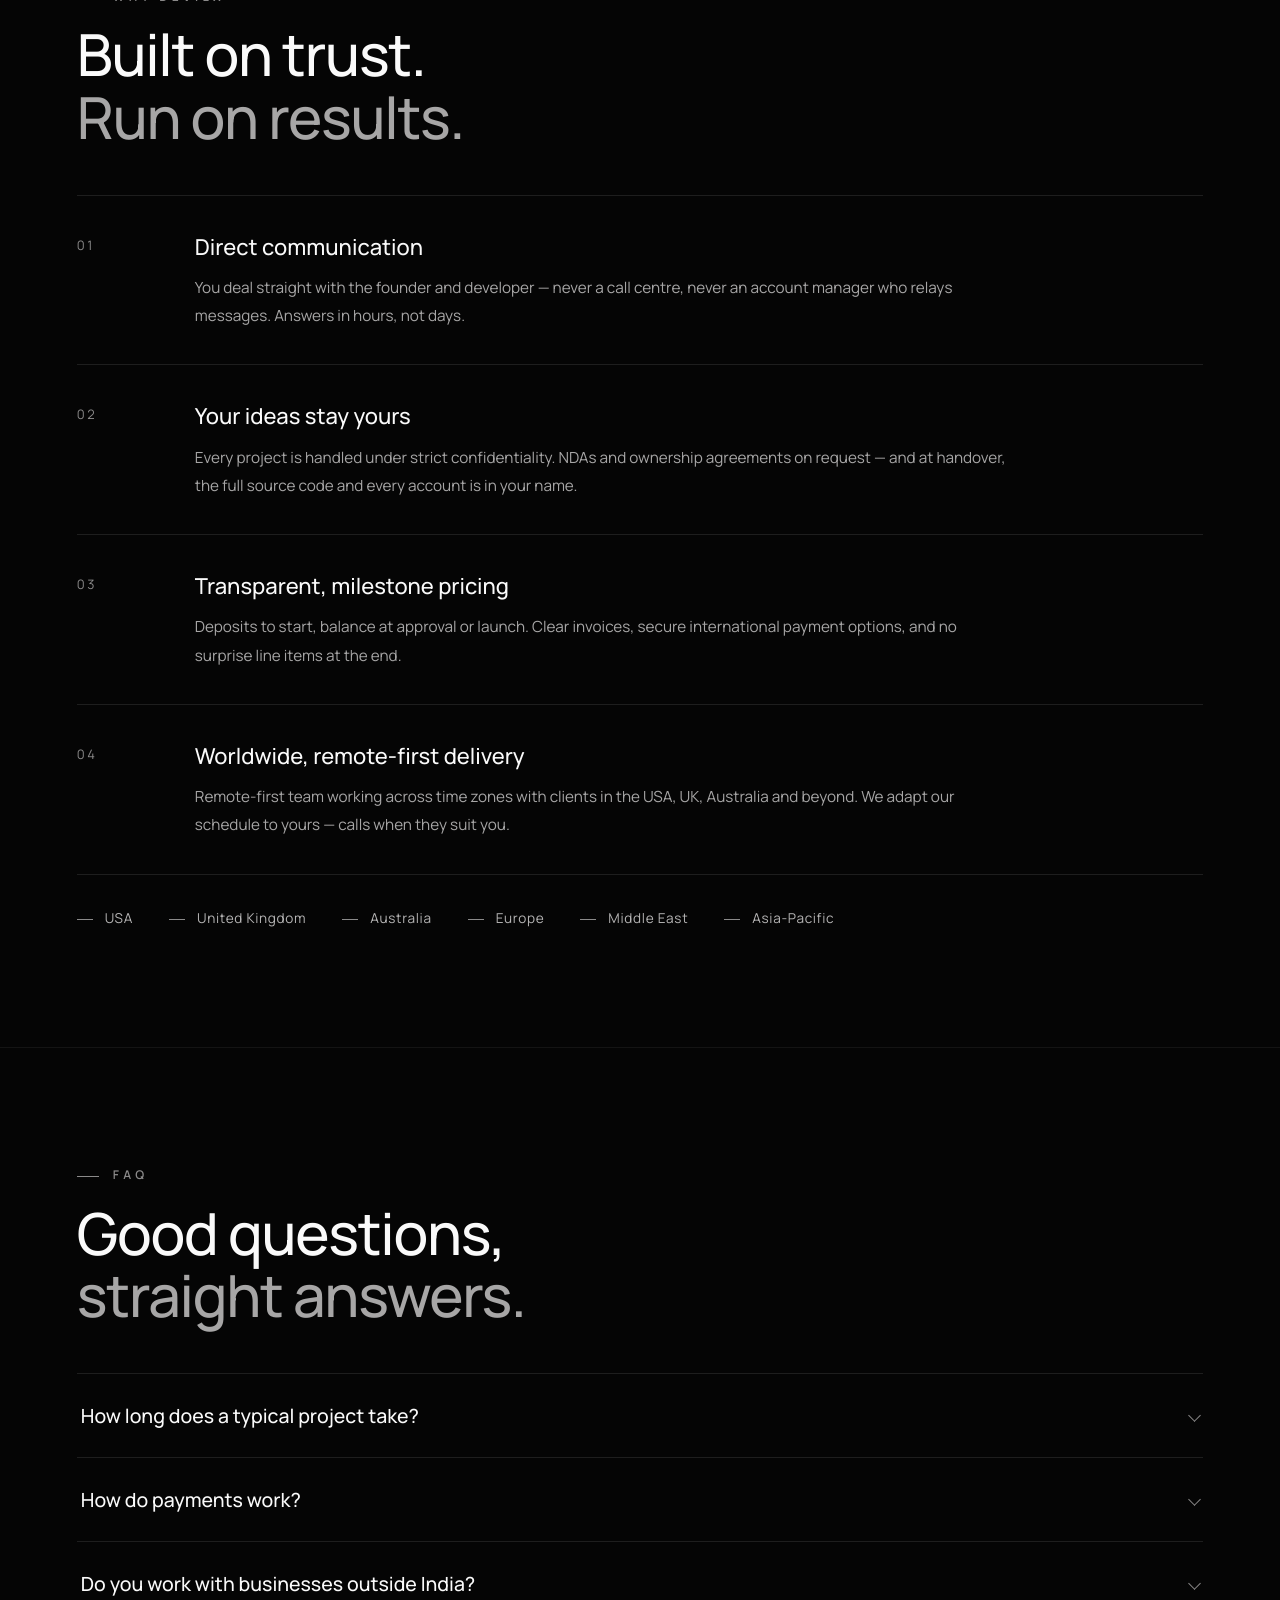
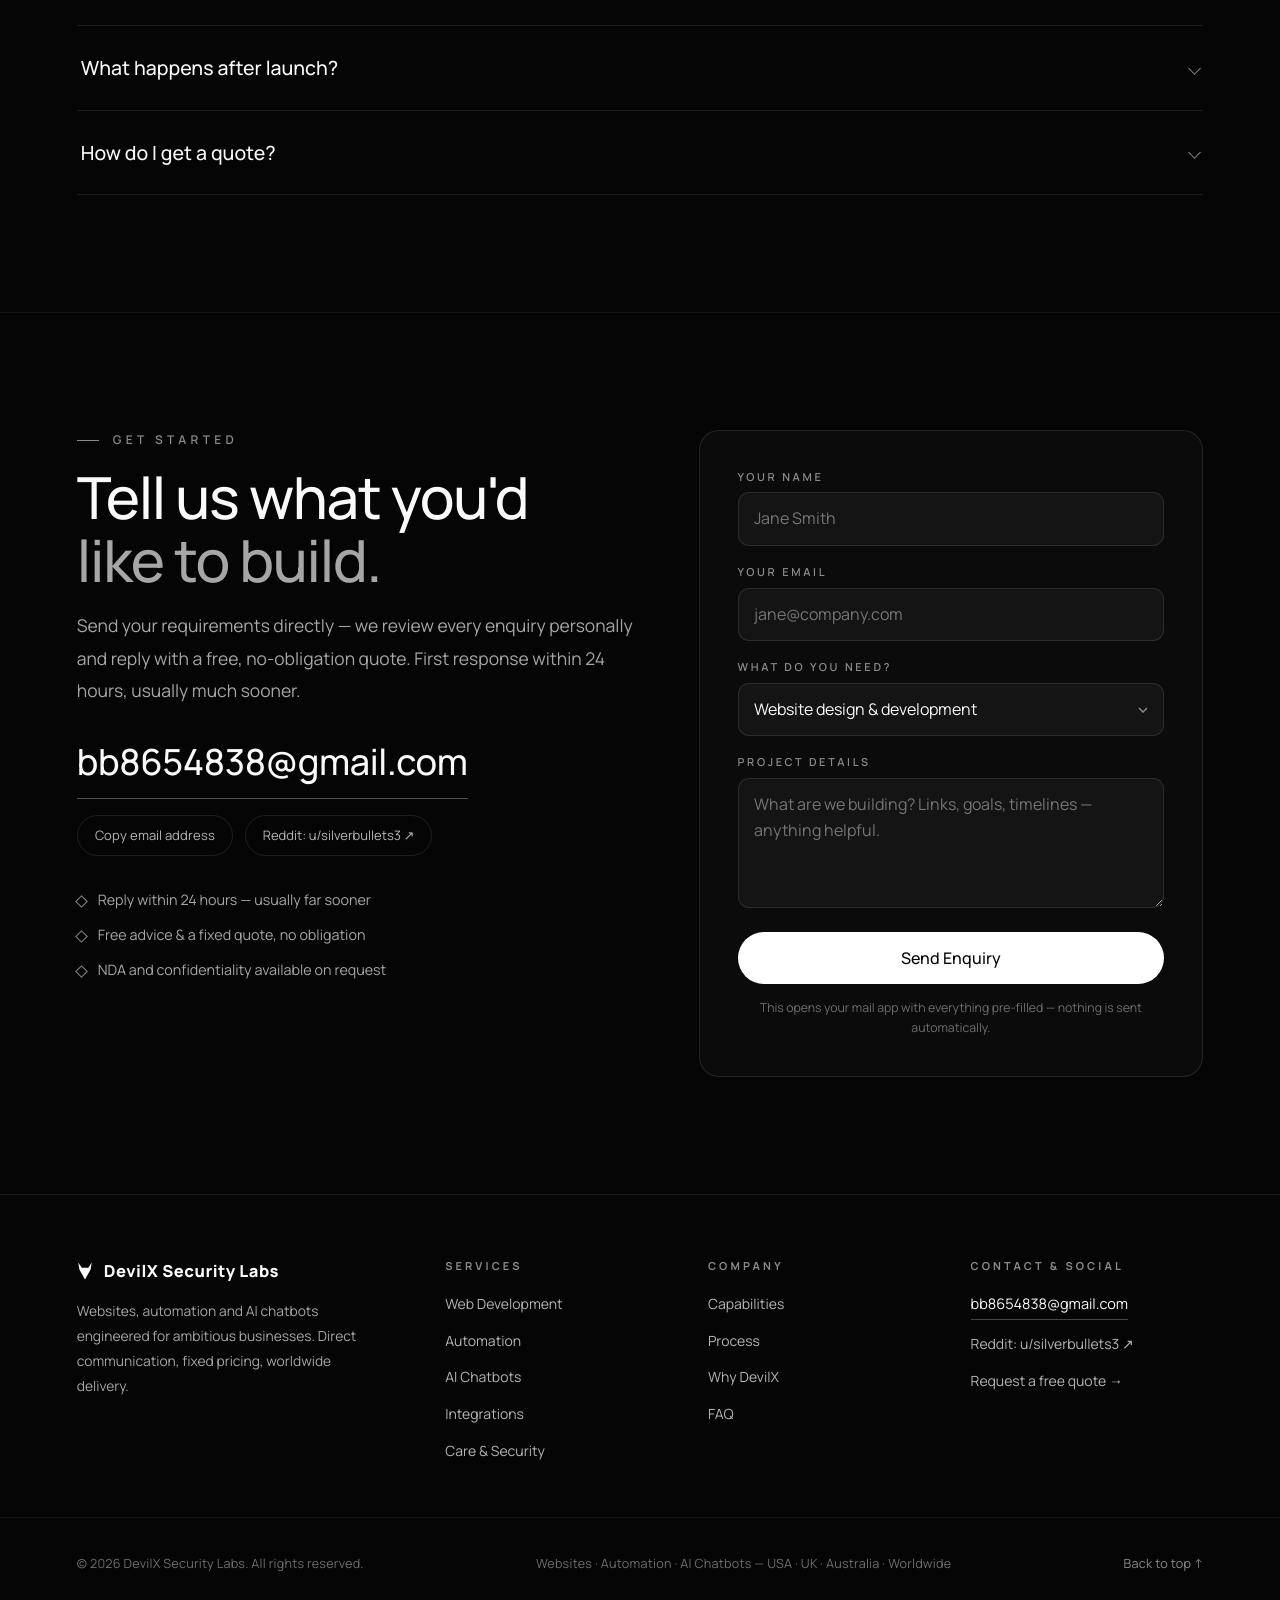
==== commit 52d27ca1: "Update index.html" ====
--- a/index.html
+++ b/index.html
@@ -78,7 +78,7 @@
 
 <header class="topbar" id="topbar">
   <a class="brand" href="#top" aria-label="DevilX Security Labs — home">
-    <svg class="brand-mark" viewBox="0 0 40 44" xmlns="http://www.w3.org/2000/svg" aria-hidden="true" role="img">
+    <svg class="brand-mark" viewBox="0 0 40 44" xmlns="http://www.w3.org/2000/svg" aria-hidden="true" role="img" focusable="false">
       <defs>
         <linearGradient id="bg1" gradientUnits="userSpaceOnUse" x1="8" y1="0" x2="34.1" y2="28.9">
           <stop offset="0" stop-color="#9e9e9e"/><stop offset=".28" stop-color="#a6a6a6"/>
@@ -126,8 +126,9 @@
 
 <section class="hero-stage">
   <div class="plate">
-    <video autoplay muted loop playsinline preload="metadata" aria-hidden="true" tabindex="-1"
-      src="https://d8j0ntlcm91z4.cloudfront.net/user_38xzZboKViGWJOttwIXH07lWA1P/hf_20260808_112712_da9d53df-6d27-4b12-bdf6-aa9dc2622bdf.mp4"></video>
+    <video autoplay muted loop playsinline preload="auto" poster="/assets/img/og.png" aria-hidden="true" tabindex="-1">
+      <source src="https://d8j0ntlcm91z4.cloudfront.net/user_38xzZboKViGWJOttwIXH07lWA1P/hf_20260808_112712_da9d53df-6d27-4b12-bdf6-aa9dc2622bdf.mp4" type="video/mp4">
+    </video>
   </div>
   <div class="hero">
     <h1 class="headline"><span>The Next Layer</span><span>of Intelligence</span></h1>
@@ -140,19 +141,19 @@
   <p class="scrollcue" aria-hidden="true"><span class="rail"></span>Scroll</p>
   <section class="logos" aria-label="Serving USA, UK, Australia and worldwide clients">
     <div class="lg lg1">
-      <svg viewBox="0 0 30 31" aria-hidden="true"><defs><mask id="lg1m"><rect width="30" height="31" fill="#fff"/><circle cx="19.5" cy="10.5" r="5.1" fill="#000"/></mask></defs><path fill="currentColor" mask="url(#lg1m)" d="M0 4a4 4 0 0 1 4-4h22a4 4 0 0 1 4 4v22a4 4 0 0 1-4 4H4a4 4 0 0 1-4-4V4zm5 2v18a2 2 0 0 0 2 2h14a2 2 0 0 0 2-2V6a2 2 0 0 0-2-2H7a2 2 0 0 0-2 2z"/><path fill="currentColor" d="M15.5 24.5a5.5 5.5 0 1 1 0-11 5.5 5.5 0 0 1 0 11zm0-8.6a3.1 3.1 0 1 0 0 6.2 3.1 3.1 0 0 0 0-6.2z"/></svg>
+      <svg viewBox="0 0 30 31" aria-hidden="true" focusable="false"><defs><mask id="lg1m"><rect width="30" height="31" fill="#fff"/><circle cx="19.5" cy="10.5" r="5.1" fill="#000"/></mask></defs><path fill="currentColor" mask="url(#lg1m)" d="M0 4a4 4 0 0 1 4-4h22a4 4 0 0 1 4 4v22a4 4 0 0 1-4 4H4a4 4 0 0 1-4-4V4zm5 2v18a2 2 0 0 0 2 2h14a2 2 0 0 0 2-2V6a2 2 0 0 0-2-2H7a2 2 0 0 0-2 2z"/><path fill="currentColor" d="M15.5 24.5a5.5 5.5 0 1 1 0-11 5.5 5.5 0 0 1 0 11zm0-8.6a3.1 3.1 0 1 0 0 6.2 3.1 3.1 0 0 0 0-6.2z"/></svg>
       <span class="word">USA</span>
     </div>
     <div class="lg lg2">
-      <svg viewBox="0 0 25 30" aria-hidden="true"><path fill="currentColor" d="M1 2a2.6 2.6 0 0 1 5.2 0v26A2.6 2.6 0 0 1 1 28V2z"/><path fill="currentColor" d="M18 1.6a11.4 11.4 0 1 1 0 22.8 5.7 5.7 0 0 1 0-11.4 5.7 5.7 0 0 0 0-11.4z"/></svg>
+      <svg viewBox="0 0 25 30" aria-hidden="true" focusable="false"><path fill="currentColor" d="M1 2a2.6 2.6 0 0 1 5.2 0v26A2.6 2.6 0 0 1 1 28V2z"/><path fill="currentColor" d="M18 1.6a11.4 11.4 0 1 1 0 22.8 5.7 5.7 0 0 1 0-11.4 5.7 5.7 0 0 0 0-11.4z"/></svg>
       <span class="word">UK<span class="dot"></span></span>
     </div>
     <div class="lg lg3">
-      <svg viewBox="0 0 28 28" aria-hidden="true" fill="none" stroke="currentColor"><circle cx="14" cy="14" r="12.35" stroke-width="3.1"/><path d="M8.6 10.6c2.1-2.6 8.7-2.6 10.8 0" stroke-width="2.5" stroke-linecap="round"/><path d="M8.6 17.4c2.1 2.6 8.7 2.6 10.8 0" stroke-width="2.5" stroke-linecap="round"/></svg>
+      <svg viewBox="0 0 28 28" aria-hidden="true" focusable="false" fill="none" stroke="currentColor"><circle cx="14" cy="14" r="12.35" stroke-width="3.1"/><path d="M8.6 10.6c2.1-2.6 8.7-2.6 10.8 0" stroke-width="2.5" stroke-linecap="round"/><path d="M8.6 17.4c2.1 2.6 8.7 2.6 10.8 0" stroke-width="2.5" stroke-linecap="round"/></svg>
       <span class="word">AUSTRALIA</span>
     </div>
     <div class="lg lg4">
-      <svg viewBox="0 0 28 25.5" aria-hidden="true"><path fill="currentColor" d="M14 1.2c6.6 4.8 10.4 10 10.4 14.6H3.6C3.6 11.2 7.4 6 14 1.2z"/><g fill="none" stroke="currentColor" stroke-width="3.05" stroke-linecap="round"><path d="M2.6 20.6c3.2-2.4 6.4 1.6 9.4-.4s6 1.8 8.8-.6"/><path d="M6.4 24.6c2.4-1.8 4.8 1.2 7-.4"/></g></svg>
+      <svg viewBox="0 0 28 25.5" aria-hidden="true" focusable="false"><path fill="currentColor" d="M14 1.2c6.6 4.8 10.4 10 10.4 14.6H3.6C3.6 11.2 7.4 6 14 1.2z"/><g fill="none" stroke="currentColor" stroke-width="3.05" stroke-linecap="round"><path d="M2.6 20.6c3.2-2.4 6.4 1.6 9.4-.4s6 1.8 8.8-.6"/><path d="M6.4 24.6c2.4-1.8 4.8 1.2 7-.4"/></g></svg>
       <span class="word">WORLDWIDE</span>
     </div>
   </section>
@@ -167,42 +168,42 @@
     <div class="svcs">
       <article class="srv" data-reveal style="--i:0">
         <span class="n">01</span>
-        <span class="ico" aria-hidden="true"><svg viewBox="0 0 24 24" fill="none" stroke="currentColor" stroke-width="1.5"><rect x="2.5" y="4" width="19" height="14" rx="2.5"/><path d="M2.5 8h19M7 21h10" stroke-linecap="round"/></svg></span>
+        <span class="ico" aria-hidden="true"><svg viewBox="0 0 24 24" fill="none" stroke="currentColor" stroke-width="1.5" focusable="false"><rect x="2.5" y="4" width="19" height="14" rx="2.5"/><path d="M2.5 8h19M7 21h10" stroke-linecap="round"/></svg></span>
         <div><h3>Web Design &amp; Development</h3></div>
         <p class="desc">High-performance business websites, landing pages and online stores built from scratch — clean code, pixel-tight layouts, mobile-first design and conversion-focused structure that turns visitors into enquiries.</p>
         <ul class="tags"><li>Business websites</li><li>Landing pages</li><li>Shopify / WooCommerce</li><li>Payment gateways</li><li>On-page SEO</li><li>Hosting &amp; domain setup</li></ul>
       </article>
       <article class="srv" data-reveal style="--i:1">
         <span class="n">02</span>
-        <span class="ico" aria-hidden="true"><svg viewBox="0 0 24 24" fill="none" stroke="currentColor" stroke-width="1.5" stroke-linecap="round"><path d="M20 12a8 8 0 1 1-2.34-5.66"/><path d="M20 3.5V7h-3.5"/></svg></span>
+        <span class="ico" aria-hidden="true"><svg viewBox="0 0 24 24" fill="none" stroke="currentColor" stroke-width="1.5" stroke-linecap="round" focusable="false"><path d="M20 12a8 8 0 1 1-2.34-5.66"/><path d="M20 3.5V7h-3.5"/></svg></span>
         <div><h3>Process Automation</h3></div>
         <p class="desc">We remove the repetitive grunt work. Forms, CRMs, spreadsheets and inboxes connected into reliable automated workflows — data entry, invoicing, reports and follow-ups that run on their own, 24/7.</p>
         <ul class="tags"><li>Workflow automation</li><li>CRM &amp; lead pipelines</li><li>Auto invoicing</li><li>Reports &amp; dashboards</li><li>Notification bots</li></ul>
       </article>
       <article class="srv" data-reveal style="--i:2">
         <span class="n">03</span>
-        <span class="ico" aria-hidden="true"><svg viewBox="0 0 24 24" fill="none" stroke="currentColor" stroke-width="1.5"><path d="M12 3.5c-4.97 0-9 3.36-9 7.5 0 2.3 1.2 4.36 3.1 5.74L5.5 20.5l3.47-1.6c.95.26 1.97.4 3.03.4 4.97 0 9-3.36 9-7.5s-4.03-7.8-9-7.8z" stroke-linejoin="round"/><circle cx="8.4" cy="11" r=".9" fill="currentColor" stroke="none"/><circle cx="12" cy="11" r=".9" fill="currentColor" stroke="none"/><circle cx="15.6" cy="11" r=".9" fill="currentColor" stroke="none"/></svg></span>
+        <span class="ico" aria-hidden="true"><svg viewBox="0 0 24 24" fill="none" stroke="currentColor" stroke-width="1.5" focusable="false"><path d="M12 3.5c-4.97 0-9 3.36-9 7.5 0 2.3 1.2 4.36 3.1 5.74L5.5 20.5l3.47-1.6c.95.26 1.97.4 3.03.4 4.97 0 9-3.36 9-7.5s-4.03-7.8-9-7.8z" stroke-linejoin="round"/><circle cx="8.4" cy="11" r=".9" fill="currentColor" stroke="none"/><circle cx="12" cy="11" r=".9" fill="currentColor" stroke="none"/><circle cx="15.6" cy="11" r=".9" fill="currentColor" stroke="none"/></svg></span>
         <div><h3>AI WhatsApp &amp; Web Chatbots</h3></div>
         <p class="desc">Intelligent assistants on WhatsApp and your website that answer instantly, capture and qualify leads, take bookings and support customers around the clock — trained on your business, in natural language.</p>
         <ul class="tags"><li>WhatsApp Business API</li><li>Website widgets</li><li>Lead capture &amp; routing</li><li>Appointment booking</li><li>Multilingual replies</li></ul>
       </article>
       <article class="srv" data-reveal style="--i:3">
         <span class="n">04</span>
-        <span class="ico" aria-hidden="true"><svg viewBox="0 0 24 24" fill="none" stroke="currentColor" stroke-width="1.5" stroke-linecap="round"><path d="M9.5 14.5 14.5 9.5"/><path d="M11 7.5l1.8-1.8a4 4 0 0 1 5.7 5.7L16.7 13"/><path d="M12.8 16.6l-1.7 1.7a4 4 0 0 1-5.7-5.7L7.2 11.2" transform="translate(.4 .4)"/></svg></span>
+        <span class="ico" aria-hidden="true"><svg viewBox="0 0 24 24" fill="none" stroke="currentColor" stroke-width="1.5" stroke-linecap="round" focusable="false"><path d="M9.5 14.5 14.5 9.5"/><path d="M11 7.5l1.8-1.8a4 4 0 0 1 5.7 5.7L16.7 13"/><path d="M12.8 16.6l-1.7 1.7a4 4 0 0 1-5.7-5.7L7.2 11.2" transform="translate(.4 .4)"/></svg></span>
         <div><h3>API &amp; Third-Party Integrations</h3></div>
         <p class="desc">Your tools should talk to each other. We build the glue between payment gateways, shipping providers, marketing platforms, CRMs and internal systems — sync that simply works, quietly.</p>
         <ul class="tags"><li>REST API development</li><li>Platform integrations</li><li>Data sync pipelines</li><li>Webhook automation</li></ul>
       </article>
       <article class="srv" data-reveal style="--i:4">
         <span class="n">05</span>
-        <span class="ico" aria-hidden="true"><svg viewBox="0 0 24 24" fill="none" stroke="currentColor" stroke-width="1.5"><path d="M12 2.8l7.5 2.8v5.6c0 4.6-3.2 8.5-7.5 10-4.3-1.5-7.5-5.4-7.5-10V5.6L12 2.8z" stroke-linejoin="round"/><path d="M8.8 11.8l2.2 2.2 4.2-4.5" stroke-linecap="round" stroke-linejoin="round"/></svg></span>
+        <span class="ico" aria-hidden="true"><svg viewBox="0 0 24 24" fill="none" stroke="currentColor" stroke-width="1.5" focusable="false"><path d="M12 2.8l7.5 2.8v5.6c0 4.6-3.2 8.5-7.5 10-4.3-1.5-7.5-5.4-7.5-10V5.6L12 2.8z" stroke-linejoin="round"/><path d="M8.8 11.8l2.2 2.2 4.2-4.5" stroke-linecap="round" stroke-linejoin="round"/></svg></span>
         <div><h3>Website Care, Speed &amp; Security</h3></div>
         <p class="desc">Ongoing maintenance so your site stays fast, backed up and protected — updates, malware removal, SSL setup, uptime monitoring and performance tuning, handled quietly in the background.</p>
         <ul class="tags"><li>Backups &amp; recovery</li><li>Malware cleanup</li><li>SSL &amp; hardening</li><li>Uptime monitoring</li><li>Core Web Vitals</li></ul>
       </article>
       <article class="srv" data-reveal style="--i:5">
         <span class="n">06</span>
-        <span class="ico" aria-hidden="true"><svg viewBox="0 0 24 24" fill="none" stroke="currentColor" stroke-width="1.5" stroke-linecap="round"><circle cx="12" cy="12" r="8.5"/><circle cx="12" cy="12" r="4"/><circle cx="12" cy="12" r=".8" fill="currentColor" stroke="none"/></svg></span>
+        <span class="ico" aria-hidden="true"><svg viewBox="0 0 24 24" fill="none" stroke="currentColor" stroke-width="1.5" stroke-linecap="round" focusable="false"><circle cx="12" cy="12" r="8.5"/><circle cx="12" cy="12" r="4"/><circle cx="12" cy="12" r=".8" fill="currentColor" stroke="none"/></svg></span>
         <div><h3>Consulting &amp; Project Delivery</h3></div>
         <p class="desc">Not sure exactly what you need? Start with a free consultation. We scope the problem honestly, quote a fixed price transparently, and deliver end-to-end with regular progress updates.</p>
         <ul class="tags"><li>Free scoping call</li><li>Fixed quotes</li><li>Milestone delivery</li><li>Post-launch support</li></ul>
@@ -365,8 +366,8 @@
         <p class="lead" data-reveal style="--i:2">Send your requirements directly — we review every enquiry personally and reply with a free, no-obligation quote. First response within 24 hours, usually much sooner.</p>
         <a class="big-mail" href="mailto:bb8654838@gmail.com?subject=Project%20enquiry%20%E2%80%94%20DevilX%20Security%20Labs" data-reveal style="--i:3">bb8654838@gmail.com</a>
         <div style="display:flex;gap:12px;align-items:center;flex-wrap:wrap;margin-top:16px;">
-          <button class="copy-btn" id="copyMail" type="button" data-reveal style="--i:4;margin-top:0;"><span>Copy email address</span></button>
-          <a class="copy-btn" href="https://www.reddit.com/user/silverbullets3" target="_blank" rel="noopener noreferrer" data-reveal style="--i:4;margin-top:0;"><span>Reddit: u/silverbullets3 ↗</span></a>
+          <button class="copy-btn" id="copyMail" type="button" aria-label="Copy email address" data-reveal style="--i:4;margin-top:0;"><span>Copy email address</span></button>
+          <a class="copy-btn" href="https://www.reddit.com/user/silverbullets3" target="_blank" rel="noopener noreferrer" aria-label="Visit DevilX Security Labs Reddit profile" data-reveal style="--i:4;margin-top:0;"><span>Reddit: u/silverbullets3 ↗</span></a>
         </div>
         <ul class="reply-line" data-reveal style="--i:5">
           <li>Reply within 24 hours — usually far sooner</li>
@@ -410,7 +411,7 @@
   <div class="foot">
     <div>
       <div class="foot-brand">
-        <svg viewBox="0 0 40 44" aria-hidden="true"><path d="M3 1 L12 14 L28 14 L37 1 L34 18 L20 43 L6 18 Z" fill="#fafafa"/></svg>
+        <svg viewBox="0 0 40 44" aria-hidden="true" focusable="false"><path d="M3 1 L12 14 L28 14 L37 1 L34 18 L20 43 L6 18 Z" fill="#fafafa"/></svg>
         <b>DevilX Security Labs</b>
       </div>
       <p class="about">Websites, automation and AI chatbots engineered for ambitious businesses. Direct communication, fixed pricing, worldwide delivery.</p>
--- a/assets/css/style.css
+++ b/assets/css/style.css
@@ -4,522 +4,2067 @@
    ============================================================ */
 
 /* ---------- Fonts ---------- */
-@font-face{
-  font-family:'Manrope';font-style:normal;font-weight:200 800;font-display:swap;
-  src:url('../fonts/manrope-var.woff2') format('woff2');
-}
-@font-face{
-  font-family:'IpsumMark';font-style:normal;font-weight:700;font-display:swap;
-  src:url('../fonts/dx-display.woff2') format('woff2');
+@font-face {
+  font-family: 'Manrope';
+  font-style: normal;
+  font-weight: 200 800;
+  font-display: swap;
+  src: url('../fonts/manrope-var.woff2') format('woff2');
+}
+
+@font-face {
+  font-family: 'IpsumMark';
+  font-style: normal;
+  font-weight: 700;
+  font-display: swap;
+  src: url('../fonts/dx-display.woff2') format('woff2');
 }
 
 /* ---------- Tokens ---------- */
-:root{
+:root {
   /* comp units (hero only) */
-  --u:calc(100vh / 1058);
-  --uw:calc(100vw / 1487);
-  --h:clamp(var(--u), calc(var(--u) * .65 + var(--uw) * .35), calc(var(--u) * 1.16));
-  --m:1px;
+  --u: calc(100vh / 1058);
+  --uw: calc(100vw / 1487);
+  --h: clamp(var(--u), calc(var(--u) * .65 + var(--uw) * .35), calc(var(--u) * 1.16));
+  --m: 1px;
   /* palette — page is #050505, everything else stays in its light/silver family */
-  --bg:#050505;
-  --ink:#fafafa;
-  --muted:#a7a6a6;
-  --nav:#b6b5b5;
-  --strip:#8b8a8a;
-  --dim:#6f6e6e;
-  --pill:#ffffff;
-  --pill-ink:#050505;
-  --line:rgba(255,255,255,.10);
-  --line-soft:rgba(255,255,255,.06);
-  --panel:rgba(255,255,255,.028);
-  --ease:cubic-bezier(.22,1,.36,1);
+  --bg: #050505;
+  --ink: #fafafa;
+  --muted: #a7a6a6;
+  --nav: #b6b5b5;
+  --strip: #8b8a8a;
+  --dim: #6f6e6e;
+  --pill: #ffffff;
+  --pill-ink: #050505;
+  --line: rgba(255, 255, 255, .10);
+  --line-soft: rgba(255, 255, 255, .06);
+  --panel: rgba(255, 255, 255, .028);
+  --ease: cubic-bezier(.22, 1, .36, 1);
   /* fluid scale for content */
-  --cx:clamp(22px, 6vw, 140px);
-  --sec-py:clamp(88px, 13vh, 168px);
-}
-@supports (height:100dvh){ :root{ --u:calc(100dvh / 1058); } }
-
-*,*::before,*::after{box-sizing:border-box;margin:0;padding:0}
-html{scroll-behavior:smooth}
-body{
-  background:var(--bg);
-  color:var(--ink);
-  font-family:'Manrope',-apple-system,BlinkMacSystemFont,'Segoe UI',sans-serif;
-  font-size:16px;line-height:1.6;
-  overflow-x:hidden;
-  -webkit-font-smoothing:antialiased;
-  text-rendering:geometricPrecision;
-}
-img,svg{display:block;max-width:100%}
-a{color:inherit;text-decoration:none}
-button{font:inherit;color:inherit;background:none;border:none;cursor:pointer}
-ul{list-style:none}
-::selection{background:#fafafa;color:#050505}
-:focus-visible{outline:1.5px solid rgba(255,255,255,.7);outline-offset:3px;border-radius:2px}
-
-.skip{position:fixed;left:-9999px;top:0;z-index:99;background:#fafafa;color:#050505;padding:10px 18px;border-radius:0 0 8px 0;font-weight:600}
-.skip:focus{left:0}
+  --cx: clamp(22px, 6vw, 140px);
+  --sec-py: clamp(88px, 13vh, 168px);
+}
+
+@supports (height: 100dvh) {
+  :root {
+    --u: calc(100dvh / 1058);
+  }
+}
+
+*, *::before, *::after {
+  box-sizing: border-box;
+  margin: 0;
+  padding: 0;
+}
+
+html {
+  scroll-behavior: smooth;
+}
+
+body {
+  background: var(--bg);
+  color: var(--ink);
+  font-family: 'Manrope', -apple-system, BlinkMacSystemFont, 'Segoe UI', sans-serif;
+  font-size: 16px;
+  line-height: 1.6;
+  overflow-x: hidden;
+  -webkit-font-smoothing: antialiased;
+  text-rendering: geometricPrecision;
+}
+
+img, svg {
+  display: block;
+  max-width: 100%;
+}
+
+a {
+  color: inherit;
+  text-decoration: none;
+}
+
+button {
+  font: inherit;
+  color: inherit;
+  background: none;
+  border: none;
+  cursor: pointer;
+}
+
+ul {
+  list-style: none;
+}
+
+::selection {
+  background: #fafafa;
+  color: #050505;
+}
+
+:focus-visible {
+  outline: 1.5px solid rgba(255, 255, 255, .7);
+  outline-offset: 3px;
+  border-radius: 2px;
+}
+
+.skip {
+  position: fixed;
+  left: -9999px;
+  top: 0;
+  z-index: 99;
+  background: #fafafa;
+  color: #050505;
+  padding: 10px 18px;
+  border-radius: 0 0 8px 0;
+  font-weight: 600;
+}
+
+.skip:focus {
+  left: 0;
+}
 
 /* ---------- Scroll progress ---------- */
-.progress{position:fixed;top:0;left:0;height:2px;width:0;z-index:70;background:linear-gradient(90deg,#6b6a6a,#fafafa);pointer-events:none}
+.progress {
+  position: fixed;
+  top: 0;
+  left: 0;
+  height: 2px;
+  width: 0;
+  z-index: 70;
+  background: linear-gradient(90deg, #6b6a6a, #fafafa);
+  pointer-events: none;
+}
 
 /* ============================================================
    HERO — pixel-faithful 1487×1058 comp
    ============================================================ */
-.hero-stage{position:relative;width:100%;height:100vh;min-height:100vh;overflow:hidden}
-@supports (height:100dvh){ .hero-stage{height:100dvh;min-height:100dvh} }
-
-.plate{position:absolute;top:0;bottom:0;left:0;right:0;overflow:hidden;z-index:0}
-.plate video{
-  position:absolute;left:50%;
-  top:calc(1 * var(--u));
-  width:calc(1492 * var(--u));
-  height:calc(1054 * var(--u));
-  transform:translateX(calc(-50% - calc(.5 * var(--u))));
-  object-fit:cover;pointer-events:none;
-}
-.plate::after{
-  content:"";position:absolute;inset:0;pointer-events:none;
+.hero-stage {
+  position: relative;
+  width: 100%;
+  height: 100vh;
+  min-height: 100vh;
+  overflow: hidden;
+}
+
+@supports (height: 100dvh) {
+  .hero-stage {
+    height: 100dvh;
+    min-height: 100dvh;
+  }
+}
+
+.plate {
+  position: absolute;
+  top: 0;
+  bottom: 0;
+  left: 0;
+  right: 0;
+  overflow: hidden;
+  z-index: 0;
+}
+
+.plate video {
+  position: absolute;
+  left: 50%;
+  top: calc(1 * var(--u));
+  width: calc(1492 * var(--u));
+  height: calc(1054 * var(--u));
+  transform: translateX(calc(-50% - calc(.5 * var(--u))));
+  object-fit: cover;
+  pointer-events: none;
+}
+
+.plate::after {
+  content: "";
+  position: absolute;
+  inset: 0;
+  pointer-events: none;
   background:
     linear-gradient(to bottom,
-      rgba(5,5,5,0) 78.8%, rgba(5,5,5,.23) 79.6%, rgba(5,5,5,.45) 81.4%,
-      rgba(5,5,5,.75) 83.3%, rgba(5,5,5,.84) 85.2%, rgba(5,5,5,.888) 88%,
-      rgba(5,5,5,.905) 91%, rgba(5,5,5,.96) 95%, #050505 100%),
+      rgba(5, 5, 5, 0) 78.8%, rgba(5, 5, 5, .23) 79.6%, rgba(5, 5, 5, .45) 81.4%,
+      rgba(5, 5, 5, .75) 83.3%, rgba(5, 5, 5, .84) 85.2%, rgba(5, 5, 5, .888) 88%,
+      rgba(5, 5, 5, .905) 91%, rgba(5, 5, 5, .96) 95%, #050505 100%),
     linear-gradient(to right,
       #050505 calc(50% - 746 * var(--u)), transparent calc(50% - 676 * var(--u)),
       transparent calc(50% + 676 * var(--u)), #050505 calc(50% + 746 * var(--u)));
 }
 
 /* ---------- Top bar ---------- */
-.topbar{
-  position:fixed;top:0;left:0;right:0;z-index:40;pointer-events:none;
-  height:calc(104 * var(--u));
-  background:transparent;border-bottom:1px solid transparent;
-  transition:background .4s ease,border-color .4s ease;
-}
-.topbar.scrolled{
-  background:rgba(5,5,5,.74);
-  -webkit-backdrop-filter:blur(18px);backdrop-filter:blur(18px);
-  border-bottom-color:var(--line-soft);
-}
-.topbar a,.topbar button{pointer-events:auto}
-
-.brand{position:absolute;left:calc(75 * var(--u));top:calc(27 * var(--u));display:flex;align-items:center;gap:calc(14 * var(--u))}
-.brand-mark{width:calc(31.5 * var(--u));height:calc(48.5 * var(--u));flex:none}
-.brand-word{display:flex;flex-direction:column;line-height:1}
-.brand-word em{font-style:normal;font-weight:800;font-size:calc(25 * var(--u));letter-spacing:calc(.6 * var(--u));color:var(--ink)}
-.brand-word small{font-size:calc(8.6 * var(--u));font-weight:600;letter-spacing:calc(3.4 * var(--u));color:var(--muted);margin-top:calc(5 * var(--u))}
-
-.links{
-  position:absolute;left:50%;top:calc(51 * var(--u));transform:translate(-50%,-50%);
-  display:flex;align-items:center;white-space:nowrap;
-  font-size:calc(19 * var(--u));font-weight:500;color:var(--nav);
-}
-.links a{position:relative;transition:color .3s ease;padding:calc(6 * var(--u)) 0}
-.links a::after{content:"";position:absolute;left:0;right:100%;bottom:0;height:1px;background:var(--ink);transition:right .35s var(--ease)}
-.links a:hover{color:var(--ink)}
-.links a:hover::after{right:0}
-.links a + a{margin-left:calc(24.5 * var(--u))}
-.links a:nth-child(3){margin-left:calc(23.5 * var(--u))}
-.links a:nth-child(4){margin-left:calc(26 * var(--u))}
-
-.pill{
-  display:inline-flex;align-items:center;justify-content:center;
-  background:var(--pill);color:var(--pill-ink);border-radius:999px;font-weight:500;
-  transition:transform .35s var(--ease),opacity .3s ease;
-}
-.pill:hover{transform:translateY(calc(-1 * var(--h)));opacity:.94}
-.pill-nav{
-  position:absolute;right:calc(75.4 * var(--u));top:calc(27 * var(--u));
-  width:calc(175 * var(--u));height:calc(49 * var(--u));font-size:calc(20.6 * var(--u));
-}
-.pill-nav span{display:inline-block;transform:translateY(calc(1 * var(--u)))}
+.topbar {
+  position: fixed;
+  top: 0;
+  left: 0;
+  right: 0;
+  z-index: 40;
+  pointer-events: none;
+  height: calc(104 * var(--u));
+  background: transparent;
+  border-bottom: 1px solid transparent;
+  transition: background .4s ease, border-color .4s ease;
+}
+
+.topbar.scrolled {
+  background: rgba(5, 5, 5, .74);
+  -webkit-backdrop-filter: blur(18px);
+  backdrop-filter: blur(18px);
+  border-bottom-color: var(--line-soft);
+}
+
+.topbar a, .topbar button {
+  pointer-events: auto;
+}
+
+.brand {
+  position: absolute;
+  left: calc(75 * var(--u));
+  top: calc(27 * var(--u));
+  display: flex;
+  align-items: center;
+  gap: calc(14 * var(--u));
+}
+
+.brand-mark {
+  width: calc(31.5 * var(--u));
+  height: calc(48.5 * var(--u));
+  flex: none;
+}
+
+.brand-word {
+  display: flex;
+  flex-direction: column;
+  line-height: 1;
+}
+
+.brand-word em {
+  font-style: normal;
+  font-weight: 800;
+  font-size: calc(25 * var(--u));
+  letter-spacing: calc(.6 * var(--u));
+  color: var(--ink);
+}
+
+.brand-word small {
+  font-size: calc(8.6 * var(--u));
+  font-weight: 600;
+  letter-spacing: calc(3.4 * var(--u));
+  color: var(--muted);
+  margin-top: calc(5 * var(--u));
+}
+
+.links {
+  position: absolute;
+  left: 50%;
+  top: calc(51 * var(--u));
+  transform: translate(-50%, -50%);
+  display: flex;
+  align-items: center;
+  white-space: nowrap;
+  font-size: calc(19 * var(--u));
+  font-weight: 500;
+  color: var(--nav);
+}
+
+.links a {
+  position: relative;
+  transition: color .3s ease;
+  padding: calc(6 * var(--u)) 0;
+}
+
+.links a::after {
+  content: "";
+  position: absolute;
+  left: 0;
+  right: 100%;
+  bottom: 0;
+  height: 1px;
+  background: var(--ink);
+  transition: right .35s var(--ease);
+}
+
+.links a:hover {
+  color: var(--ink);
+}
+
+.links a:hover::after {
+  right: 0;
+}
+
+.links a + a {
+  margin-left: calc(24.5 * var(--u));
+}
+
+.links a:nth-child(3) {
+  margin-left: calc(23.5 * var(--u));
+}
+
+.links a:nth-child(4) {
+  margin-left: calc(26 * var(--u));
+}
+
+.pill {
+  display: inline-flex;
+  align-items: center;
+  justify-content: center;
+  background: var(--pill);
+  color: var(--pill-ink);
+  border-radius: 999px;
+  font-weight: 500;
+  transition: transform .35s var(--ease), opacity .3s ease;
+}
+
+.pill:hover {
+  transform: translateY(calc(-1 * var(--h)));
+  opacity: .94;
+}
+
+.pill-nav {
+  position: absolute;
+  right: calc(75.4 * var(--u));
+  top: calc(27 * var(--u));
+  width: calc(175 * var(--u));
+  height: calc(49 * var(--u));
+  font-size: calc(20.6 * var(--u));
+}
+
+.pill-nav span {
+  display: inline-block;
+  transform: translateY(calc(1 * var(--u)));
+}
 
 /* ---------- Hero content ---------- */
-.hero{position:absolute;inset:0;pointer-events:none;z-index:20}
-.hero a{pointer-events:auto}
-.headline{
-  position:absolute;left:calc(75.5 * var(--u));top:calc(230.5 * var(--u));
-  font-weight:400;color:var(--ink);
-  font-size:calc(71.6 * var(--h));line-height:calc(80.5 * var(--h));letter-spacing:calc(.3 * var(--h));
-}
-.headline span{display:block;white-space:nowrap}
-.sub{
-  position:absolute;left:calc(75.5 * var(--u));
-  top:calc(230.5 * var(--u) + 189 * var(--h));
-  color:var(--muted);font-weight:400;
-  font-size:calc(20.7 * var(--h));line-height:calc(23.5 * var(--h));word-spacing:calc(1.8 * var(--h));
-}
-.sub span{display:block;white-space:nowrap}
-.pill-cta{
-  position:absolute;left:calc(74.9 * var(--u));
-  top:calc(230.5 * var(--u) + 264.5 * var(--h));
-  width:calc(175.6 * var(--h));height:calc(50 * var(--h));font-size:calc(20.6 * var(--h));
-}
-.ghost{
-  position:absolute;
-  left:calc(74.9 * var(--u) + 220.6 * var(--h));
-  top:calc(230.5 * var(--u) + 279.5 * var(--h));
-  font-size:calc(20.6 * var(--h));font-weight:500;color:var(--ink);
-  letter-spacing:calc(.12 * var(--h));position:absolute;
-}
-.hero .ghost{transition:opacity .3s ease}
-.hero .ghost:hover{opacity:.7}
+.hero {
+  position: absolute;
+  inset: 0;
+  pointer-events: none;
+  z-index: 20;
+}
+
+.hero a {
+  pointer-events: auto;
+}
+
+.headline {
+  position: absolute;
+  left: calc(75.5 * var(--u));
+  top: calc(230.5 * var(--u));
+  font-weight: 400;
+  color: var(--ink);
+  font-size: calc(71.6 * var(--h));
+  line-height: calc(80.5 * var(--h));
+  letter-spacing: calc(.3 * var(--h));
+}
+
+.headline span {
+  display: block;
+  white-space: nowrap;
+}
+
+.sub {
+  position: absolute;
+  left: calc(75.5 * var(--u));
+  top: calc(230.5 * var(--u) + 189 * var(--h));
+  color: var(--muted);
+  font-weight: 400;
+  font-size: calc(20.7 * var(--h));
+  line-height: calc(23.5 * var(--h));
+  word-spacing: calc(1.8 * var(--h));
+}
+
+.sub span {
+  display: block;
+  white-space: nowrap;
+}
+
+.pill-cta {
+  position: absolute;
+  left: calc(74.9 * var(--u));
+  top: calc(230.5 * var(--u) + 264.5 * var(--h));
+  width: calc(175.6 * var(--h));
+  height: calc(50 * var(--h));
+  font-size: calc(20.6 * var(--h));
+}
+
+.ghost {
+  position: absolute;
+  left: calc(74.9 * var(--u) + 220.6 * var(--h));
+  top: calc(230.5 * var(--u) + 279.5 * var(--h));
+  font-size: calc(20.6 * var(--h));
+  font-weight: 500;
+  color: var(--ink);
+  letter-spacing: calc(.12 * var(--h));
+}
+
+.hero .ghost {
+  transition: opacity .3s ease;
+}
+
+.hero .ghost:hover {
+  opacity: .7;
+}
 
 /* ---------- Comp strip (coverage marks) ---------- */
-.logos{
-  position:absolute;inset:0;z-index:20;
-  left:50%;width:calc(741 * var(--u));
-  transform:translateX(calc(-50% + 20 * var(--u)));
-  color:var(--strip);pointer-events:none;
-}
-.lg{position:absolute;white-space:nowrap}
-.lg svg{position:absolute;left:0;top:0}
-.lg .word{position:absolute;font-family:'IpsumMark','Manrope',sans-serif;font-weight:700;letter-spacing:-.01em}
-.lg1{left:calc(-.5 * var(--u));top:calc(994.7 * var(--u))}
-.lg1 svg{width:calc(30.5 * var(--u));height:calc(31 * var(--u))}
-.lg1 .word{left:calc(37 * var(--u));top:calc(5.6 * var(--u));font-size:calc(18.1 * var(--u))}
-.lg2{left:calc(206.5 * var(--u));top:calc(995.7 * var(--u))}
-.lg2 svg{width:calc(24.5 * var(--u));height:calc(30 * var(--u))}
-.lg2 .word{left:calc(31 * var(--u));top:calc(7.3 * var(--u));font-size:calc(18.5 * var(--u))}
-.lg2 .dot{display:inline-block;width:.09em;height:.09em;border-radius:50%;background:currentColor;vertical-align:.62em;margin-left:.06em}
-.lg3{left:calc(416.5 * var(--u));top:calc(996.7 * var(--u))}
-.lg3 svg{width:calc(28.5 * var(--u));height:calc(28 * var(--u))}
-.lg3 .word{left:calc(35 * var(--u));top:calc(7.3 * var(--u));font-size:calc(16.15 * var(--u))}
-.lg4{left:calc(620.5 * var(--u));top:calc(998.7 * var(--u))}
-.lg4 svg{width:calc(28.5 * var(--u));height:calc(25.5 * var(--u))}
-.lg4 .word{left:calc(37 * var(--u));top:calc(8.3 * var(--u));font-size:calc(15.3 * var(--u))}
+.logos {
+  position: absolute;
+  inset: 0;
+  z-index: 20;
+  left: 50%;
+  width: calc(741 * var(--u));
+  transform: translateX(calc(-50% + 20 * var(--u)));
+  color: var(--strip);
+  pointer-events: none;
+}
+
+.lg {
+  position: absolute;
+  white-space: nowrap;
+}
+
+.lg svg {
+  position: absolute;
+  left: 0;
+  top: 0;
+}
+
+.lg .word {
+  position: absolute;
+  font-family: 'IpsumMark', 'Manrope', sans-serif;
+  font-weight: 700;
+  letter-spacing: -.01em;
+}
+
+.lg1 {
+  left: calc(-.5 * var(--u));
+  top: calc(994.7 * var(--u));
+}
+
+.lg1 svg {
+  width: calc(30.5 * var(--u));
+  height: calc(31 * var(--u));
+}
+
+.lg1 .word {
+  left: calc(37 * var(--u));
+  top: calc(5.6 * var(--u));
+  font-size: calc(18.1 * var(--u));
+}
+
+.lg2 {
+  left: calc(206.5 * var(--u));
+  top: calc(995.7 * var(--u));
+}
+
+.lg2 svg {
+  width: calc(24.5 * var(--u));
+  height: calc(30 * var(--u));
+}
+
+.lg2 .word {
+  left: calc(31 * var(--u));
+  top: calc(7.3 * var(--u));
+  font-size: calc(18.5 * var(--u));
+}
+
+.lg2 .dot {
+  display: inline-block;
+  width: .09em;
+  height: .09em;
+  border-radius: 50%;
+  background: currentColor;
+  vertical-align: .62em;
+  margin-left: .06em;
+}
+
+.lg3 {
+  left: calc(416.5 * var(--u));
+  top: calc(996.7 * var(--u));
+}
+
+.lg3 svg {
+  width: calc(28.5 * var(--u));
+  height: calc(28 * var(--u));
+}
+
+.lg3 .word {
+  left: calc(35 * var(--u));
+  top: calc(7.3 * var(--u));
+  font-size: calc(16.15 * var(--u));
+}
+
+.lg4 {
+  left: calc(620.5 * var(--u));
+  top: calc(998.7 * var(--u));
+}
+
+.lg4 svg {
+  width: calc(28.5 * var(--u));
+  height: calc(25.5 * var(--u));
+}
+
+.lg4 .word {
+  left: calc(37 * var(--u));
+  top: calc(8.3 * var(--u));
+  font-size: calc(15.3 * var(--u));
+}
 
 /* ---------- Scroll cue ---------- */
-.scrollcue{
-  position:absolute;left:calc(75.5 * var(--u));bottom:calc(20 * var(--u));z-index:25;
-  display:flex;align-items:center;gap:calc(12 * var(--u));
-  color:var(--strip);font-size:calc(12 * var(--u));letter-spacing:calc(3 * var(--u));text-transform:uppercase;
-  pointer-events:none;
-}
-.scrollcue .rail{width:1px;height:calc(46 * var(--u));position:relative;overflow:hidden;background:rgba(255,255,255,.14)}
-.scrollcue .rail::after{content:"";position:absolute;inset:-40% 0 auto 0;height:40%;background:#fafafa;animation:cue 1.8s var(--ease) infinite}
-@keyframes cue{0%{transform:translateY(-100%)}60%,100%{transform:translateY(260%)}}
+.scrollcue {
+  position: absolute;
+  left: calc(75.5 * var(--u));
+  bottom: calc(20 * var(--u));
+  z-index: 25;
+  display: flex;
+  align-items: center;
+  gap: calc(12 * var(--u));
+  color: var(--strip);
+  font-size: calc(12 * var(--u));
+  letter-spacing: calc(3 * var(--u));
+  text-transform: uppercase;
+  pointer-events: none;
+}
+
+.scrollcue .rail {
+  width: 1px;
+  height: calc(46 * var(--u));
+  position: relative;
+  overflow: hidden;
+  background: rgba(255, 255, 255, .14);
+}
+
+.scrollcue .rail::after {
+  content: "";
+  position: absolute;
+  inset: -40% 0 auto 0;
+  height: 40%;
+  background: #fafafa;
+  animation: cue 1.8s var(--ease) infinite;
+}
+
+@keyframes cue {
+  0% { transform: translateY(-100%); }
+  60%, 100% { transform: translateY(260%); }
+}
 
 /* ============================================================
    CONTENT SYSTEM
    ============================================================ */
-main{position:relative;z-index:10;background:var(--bg)}
-.sec{max-width:1290px;margin:0 auto;padding:var(--sec-py) var(--cx);border-top:1px solid var(--line-soft)}
-.sec.tight{border-top:none}
-.eyebrow{font-size:12px;font-weight:600;letter-spacing:.36em;text-transform:uppercase;color:var(--strip)}
-.eyebrow::before{content:"";display:inline-block;width:22px;height:1px;background:var(--strip);vertical-align:middle;margin-right:14px}
-.h2{font-size:clamp(34px,4.6vw,58px);font-weight:500;letter-spacing:-.022em;line-height:1.08;margin-top:18px;color:var(--ink)}
-.h2 b{font-weight:500;color:var(--muted)}
-.lead{color:var(--muted);max-width:640px;font-size:clamp(15.5px,1.45vw,17.5px);line-height:1.85;margin-top:18px}
+main {
+  position: relative;
+  z-index: 10;
+  background: var(--bg);
+}
+
+.sec {
+  max-width: 1290px;
+  margin: 0 auto;
+  padding: var(--sec-py) var(--cx);
+  border-top: 1px solid var(--line-soft);
+  scroll-margin-top: clamp(60px, 9vh, 90px);
+}
+
+.sec.tight {
+  border-top: none;
+}
+
+.eyebrow {
+  font-size: 12px;
+  font-weight: 600;
+  letter-spacing: .36em;
+  text-transform: uppercase;
+  color: var(--strip);
+}
+
+.eyebrow::before {
+  content: "";
+  display: inline-block;
+  width: 22px;
+  height: 1px;
+  background: var(--strip);
+  vertical-align: middle;
+  margin-right: 14px;
+}
+
+.h2 {
+  font-size: clamp(34px, 4.6vw, 58px);
+  font-weight: 500;
+  letter-spacing: -.022em;
+  line-height: 1.08;
+  margin-top: 18px;
+  color: var(--ink);
+}
+
+.h2 b {
+  font-weight: 500;
+  color: var(--muted);
+}
+
+.lead {
+  color: var(--muted);
+  max-width: 640px;
+  font-size: clamp(15.5px, 1.45vw, 17.5px);
+  line-height: 1.85;
+  margin-top: 18px;
+}
 
 /* reveal on scroll */
-[data-reveal]{opacity:0;transform:translateY(26px);transition:opacity .9s var(--ease) calc(var(--i,0)*90ms),transform .9s var(--ease) calc(var(--i,0)*90ms)}
-[data-reveal].in{opacity:1;transform:none}
+[data-reveal] {
+  opacity: 0;
+  transform: translateY(26px);
+  transition: opacity .9s var(--ease) calc(var(--i, 0) * 90ms), transform .9s var(--ease) calc(var(--i, 0) * 90ms);
+}
+
+[data-reveal].in {
+  opacity: 1;
+  transform: none;
+}
 
 /* ---------- Tech marquee ---------- */
-.marq{overflow:hidden;padding:clamp(44px,7vh,74px) 0;border-top:1px solid var(--line-soft);
-  -webkit-mask-image:linear-gradient(90deg,transparent,#000 14%,#000 86%,transparent);
-  mask-image:linear-gradient(90deg,transparent,#000 14%,#000 86%,transparent)}
-.marq-track{display:flex;width:max-content;gap:0;animation:slide 36s linear infinite}
-.marq:hover .marq-track{animation-play-state:paused}
-.marq li{flex:none;display:flex;align-items:center;color:var(--nav);font-size:15px;font-weight:500;letter-spacing:.06em;padding:0 34px;white-space:nowrap}
-.marq li::after{content:"";width:4px;height:4px;border-radius:50%;background:var(--dim);margin-left:34px}
-@keyframes slide{to{transform:translateX(-50%)}}
-.marq-cap{text-align:center;margin-top:22px;color:var(--dim);font-size:12px;letter-spacing:.3em;text-transform:uppercase}
+.marq {
+  overflow: hidden;
+  padding: clamp(44px, 7vh, 74px) 0;
+  border-top: 1px solid var(--line-soft);
+  -webkit-mask-image: linear-gradient(90deg, transparent, #000 14%, #000 86%, transparent);
+  mask-image: linear-gradient(90deg, transparent, #000 14%, #000 86%, transparent);
+}
+
+.marq-track {
+  display: flex;
+  width: max-content;
+  gap: 0;
+  will-change: transform;
+  animation: slide 36s linear infinite;
+}
+
+.marq:hover .marq-track {
+  animation-play-state: paused;
+}
+
+.marq li {
+  flex: none;
+  display: flex;
+  align-items: center;
+  color: var(--nav);
+  font-size: 15px;
+  font-weight: 500;
+  letter-spacing: .06em;
+  padding: 0 34px;
+  white-space: nowrap;
+}
+
+.marq li::after {
+  content: "";
+  width: 4px;
+  height: 4px;
+  border-radius: 50%;
+  background: var(--dim);
+  margin-left: 34px;
+}
+
+@keyframes slide {
+  to { transform: translateX(-50%); }
+}
+
+.marq-cap {
+  text-align: center;
+  margin-top: 22px;
+  color: var(--dim);
+  font-size: 12px;
+  letter-spacing: .3em;
+  text-transform: uppercase;
+}
 
 /* ---------- Services ---------- */
-.svcs{margin-top:clamp(40px,6vh,70px)}
-.srv{display:grid;grid-template-columns:96px 56px minmax(210px,1fr) 1.45fr;gap:8px 34px;padding:44px 0;border-top:1px solid var(--line);align-items:start;transition:background .4s ease}
-.srv:last-child{border-bottom:1px solid var(--line)}
-.srv:hover{background:rgba(255,255,255,.018)}
-.srv .n{font-size:13px;letter-spacing:.22em;color:var(--strip);padding-top:18px}
-.srv .ico{width:56px;height:56px;border:1px solid var(--line);border-radius:14px;display:grid;place-items:center;color:var(--nav);transition:color .4s ease,border-color .4s ease,transform .4s var(--ease)}
-.srv:hover .ico{color:var(--ink);border-color:rgba(255,255,255,.3);transform:translateY(-3px)}
-.srv .ico svg{width:24px;height:24px}
-.srv h3{font-size:clamp(19px,1.9vw,23px);font-weight:500;line-height:1.3;padding-top:6px}
-.srv .desc{color:var(--muted);font-size:15.3px;line-height:1.85;padding-top:6px}
-.srv .tags{grid-column:2/-1;margin-top:16px;display:flex;flex-wrap:wrap;gap:9px 10px}
-.srv .tags li{font-size:12.3px;letter-spacing:.04em;color:var(--nav);border:1px solid var(--line-soft);border-radius:999px;padding:6px 14px;background:rgba(255,255,255,.02)}
+.svcs {
+  margin-top: clamp(40px, 6vh, 70px);
+}
+
+.srv {
+  display: grid;
+  grid-template-columns: 96px 56px minmax(210px, 1fr) 1.45fr;
+  gap: 8px 34px;
+  padding: 44px 0;
+  border-top: 1px solid var(--line);
+  align-items: start;
+  transition: background .4s ease;
+}
+
+.srv:last-child {
+  border-bottom: 1px solid var(--line);
+}
+
+.srv:hover {
+  background: rgba(255, 255, 255, .018);
+}
+
+.srv .n {
+  font-size: 13px;
+  letter-spacing: .22em;
+  color: var(--strip);
+  padding-top: 18px;
+}
+
+.srv .ico {
+  width: 56px;
+  height: 56px;
+  border: 1px solid var(--line);
+  border-radius: 14px;
+  display: grid;
+  place-items: center;
+  color: var(--nav);
+  transition: color .4s ease, border-color .4s ease, transform .4s var(--ease);
+}
+
+.srv:hover .ico {
+  color: var(--ink);
+  border-color: rgba(255, 255, 255, .3);
+  transform: translateY(-3px);
+}
+
+.srv .ico svg {
+  width: 24px;
+  height: 24px;
+}
+
+.srv h3 {
+  font-size: clamp(19px, 1.9vw, 23px);
+  font-weight: 500;
+  line-height: 1.3;
+  padding-top: 6px;
+}
+
+.srv .desc {
+  color: var(--muted);
+  font-size: 15.3px;
+  line-height: 1.85;
+  padding-top: 6px;
+}
+
+.srv .tags {
+  grid-column: 2 / -1;
+  margin-top: 16px;
+  display: flex;
+  flex-wrap: wrap;
+  gap: 9px 10px;
+}
+
+.srv .tags li {
+  font-size: 12.3px;
+  letter-spacing: .04em;
+  color: var(--nav);
+  border: 1px solid var(--line-soft);
+  border-radius: 999px;
+  padding: 6px 14px;
+  background: rgba(255, 255, 255, .02);
+}
 
 /* ---------- Work panels ---------- */
-.work{margin-top:clamp(40px,6vh,70px);display:flex;flex-direction:column;gap:clamp(70px,10vh,120px)}
-.wk{display:grid;grid-template-columns:1.05fr .95fr;gap:clamp(36px,5vw,80px);align-items:center}
-.wk.flip .vis{order:2}
-.wk .txt .k{font-size:12px;letter-spacing:.3em;text-transform:uppercase;color:var(--strip);font-weight:600}
-.wk .txt h3{font-size:clamp(25px,3vw,36px);font-weight:500;letter-spacing:-.015em;line-height:1.18;margin-top:14px}
-.wk .txt p{color:var(--muted);font-size:15.5px;line-height:1.85;margin-top:16px}
-.wk .txt ul{margin-top:18px;display:flex;flex-direction:column;gap:10px;color:var(--nav);font-size:14.3px}
-.wk .txt li{display:flex;gap:12px;align-items:baseline}
-.wk .txt li::before{content:"";width:9px;height:1px;background:var(--strip);flex:none;transform:translateY(-3px)}
-.vis{position:relative;border:1px solid var(--line);border-radius:18px;background:linear-gradient(160deg,rgba(255,255,255,.05),rgba(255,255,255,.012) 55%,rgba(255,255,255,.03));padding:26px;min-height:340px;display:grid;place-items:center;box-shadow:0 30px 80px -40px rgba(0,0,0,.9);overflow:hidden}
-.vis::before{content:"";position:absolute;inset:0;background:radial-gradient(80% 60% at 85% -10%,rgba(255,255,255,.07),transparent 60%);pointer-events:none}
+.work {
+  margin-top: clamp(40px, 6vh, 70px);
+  display: flex;
+  flex-direction: column;
+  gap: clamp(70px, 10vh, 120px);
+}
+
+.wk {
+  display: grid;
+  grid-template-columns: 1.05fr .95fr;
+  gap: clamp(36px, 5vw, 80px);
+  align-items: center;
+}
+
+.wk.flip .vis {
+  order: 2;
+}
+
+.wk .txt .k {
+  font-size: 12px;
+  letter-spacing: .3em;
+  text-transform: uppercase;
+  color: var(--strip);
+  font-weight: 600;
+}
+
+.wk .txt h3 {
+  font-size: clamp(25px, 3vw, 36px);
+  font-weight: 500;
+  letter-spacing: -.015em;
+  line-height: 1.18;
+  margin-top: 14px;
+}
+
+.wk .txt p {
+  color: var(--muted);
+  font-size: 15.5px;
+  line-height: 1.85;
+  margin-top: 16px;
+}
+
+.wk .txt ul {
+  margin-top: 18px;
+  display: flex;
+  flex-direction: column;
+  gap: 10px;
+  color: var(--nav);
+  font-size: 14.3px;
+}
+
+.wk .txt li {
+  display: flex;
+  gap: 12px;
+  align-items: baseline;
+}
+
+.wk .txt li::before {
+  content: "";
+  width: 9px;
+  height: 1px;
+  background: var(--strip);
+  flex: none;
+  transform: translateY(-3px);
+}
+
+.vis {
+  position: relative;
+  border: 1px solid var(--line);
+  border-radius: 18px;
+  background: linear-gradient(160deg, rgba(255, 255, 255, .05), rgba(255, 255, 255, .012) 55%, rgba(255, 255, 255, .03));
+  padding: 26px;
+  min-height: 340px;
+  display: grid;
+  place-items: center;
+  box-shadow: 0 30px 80px -40px rgba(0, 0, 0, .9);
+  overflow: hidden;
+}
+
+.vis::before {
+  content: "";
+  position: absolute;
+  inset: 0;
+  background: radial-gradient(80% 60% at 85% -10%, rgba(255, 255, 255, .07), transparent 60%);
+  pointer-events: none;
+}
 
 /* chat mock */
-.phone{width:210px;border:1.5px solid rgba(255,255,255,.24);border-radius:26px;padding:14px 12px;background:#0b0b0b;position:relative}
-.phone .p-top{display:flex;align-items:center;gap:8px;padding:4px 4px 12px;border-bottom:1px solid var(--line-soft)}
-.phone .p-av{width:26px;height:26px;border-radius:50%;background:linear-gradient(140deg,#d6d6d6,#5c5c5c)}
-.phone .p-nm{font-size:10.5px;font-weight:700}
-.phone .p-st{font-size:8.5px;color:var(--muted);display:flex;align-items:center;gap:5px}
-.phone .p-st::before{content:"";width:5px;height:5px;border-radius:50%;background:#9f9f9f;animation:pulse 1.6s ease infinite}
-@keyframes pulse{50%{opacity:.25}}
-.bub{max-width:82%;font-size:9.6px;line-height:1.45;padding:7px 10px;border-radius:11px;margin-top:9px}
-.bub.bot{background:rgba(255,255,255,.08);border:1px solid var(--line-soft);border-bottom-left-radius:3px}
-.bub.me{background:#fafafa;color:#050505;margin-left:auto;border-bottom-right-radius:3px;font-weight:600}
-.typing{display:inline-flex;gap:3px;padding:9px 11px;background:rgba(255,255,255,.08);border-radius:11px;margin-top:9px}
-.typing i{width:4px;height:4px;border-radius:50%;background:#c9c9c9;animation:typ 1.2s ease infinite}
-.typing i:nth-child(2){animation-delay:.15s}.typing i:nth-child(3){animation-delay:.3s}
-@keyframes typ{0%,60%,100%{transform:translateY(0);opacity:.4}30%{transform:translateY(-3px);opacity:1}}
+.phone {
+  width: 210px;
+  border: 1.5px solid rgba(255, 255, 255, .24);
+  border-radius: 26px;
+  padding: 14px 12px;
+  background: #0b0b0b;
+  position: relative;
+}
+
+.phone .p-top {
+  display: flex;
+  align-items: center;
+  gap: 8px;
+  padding: 4px 4px 12px;
+  border-bottom: 1px solid var(--line-soft);
+}
+
+.phone .p-av {
+  width: 26px;
+  height: 26px;
+  border-radius: 50%;
+  background: linear-gradient(140deg, #d6d6d6, #5c5c5c);
+}
+
+.phone .p-nm {
+  font-size: 10.5px;
+  font-weight: 700;
+}
+
+.phone .p-st {
+  font-size: 8.5px;
+  color: var(--muted);
+  display: flex;
+  align-items: center;
+  gap: 5px;
+}
+
+.phone .p-st::before {
+  content: "";
+  width: 5px;
+  height: 5px;
+  border-radius: 50%;
+  background: #9f9f9f;
+  animation: pulse 1.6s ease infinite;
+}
+
+@keyframes pulse {
+  50% { opacity: .25; }
+}
+
+.bub {
+  max-width: 82%;
+  font-size: 9.6px;
+  line-height: 1.45;
+  padding: 7px 10px;
+  border-radius: 11px;
+  margin-top: 9px;
+}
+
+.bub.bot {
+  background: rgba(255, 255, 255, .08);
+  border: 1px solid var(--line-soft);
+  border-bottom-left-radius: 3px;
+}
+
+.bub.me {
+  background: #fafafa;
+  color: #050505;
+  margin-left: auto;
+  border-bottom-right-radius: 3px;
+  font-weight: 600;
+}
+
+.typing {
+  display: inline-flex;
+  gap: 3px;
+  padding: 9px 11px;
+  background: rgba(255, 255, 255, .08);
+  border-radius: 11px;
+  margin-top: 9px;
+}
+
+.typing i {
+  width: 4px;
+  height: 4px;
+  border-radius: 50%;
+  background: #c9c9c9;
+  animation: typ 1.2s ease infinite;
+}
+
+.typing i:nth-child(2) {
+  animation-delay: .15s;
+}
+
+.typing i:nth-child(3) {
+  animation-delay: .3s;
+}
+
+@keyframes typ {
+  0%, 60%, 100% { transform: translateY(0); opacity: .4; }
+  30% { transform: translateY(-3px); opacity: 1; }
+}
 
 /* flow mock */
-.flow{display:flex;flex-direction:column;gap:0;width:240px}
-.fnode{display:flex;align-items:center;gap:12px;border:1px solid var(--line);border-radius:12px;padding:12px 14px;background:#0b0b0b;position:relative}
-.fnode b{font-size:11px;font-weight:700;letter-spacing:.04em}
-.fnode span{font-size:9.5px;color:var(--muted)}
-.fnode .fd{width:26px;height:26px;border-radius:8px;background:linear-gradient(140deg,#d6d6d6,#606060);flex:none}
-.flink{width:1px;height:26px;margin-left:27px;background:linear-gradient(180deg,#fafafa,rgba(255,255,255,.15));position:relative;overflow:hidden}
-.flink::after{content:"";position:absolute;left:-1.5px;width:4px;height:4px;border-radius:50%;background:#fafafa;animation:dash 2.1s linear infinite}
-@keyframes dash{from{top:-6px}to{top:28px}}
-.fbadge{margin-top:16px;margin-left:27px;display:inline-flex;gap:8px;align-items:center;font-size:10.5px;color:var(--nav);border:1px dashed rgba(255,255,255,.25);border-radius:999px;padding:7px 13px;width:max-content}
+.flow {
+  display: flex;
+  flex-direction: column;
+  gap: 0;
+  width: 240px;
+}
+
+.fnode {
+  display: flex;
+  align-items: center;
+  gap: 12px;
+  border: 1px solid var(--line);
+  border-radius: 12px;
+  padding: 12px 14px;
+  background: #0b0b0b;
+  position: relative;
+}
+
+.fnode b {
+  font-size: 11px;
+  font-weight: 700;
+  letter-spacing: .04em;
+}
+
+.fnode span {
+  font-size: 9.5px;
+  color: var(--muted);
+}
+
+.fnode .fd {
+  width: 26px;
+  height: 26px;
+  border-radius: 8px;
+  background: linear-gradient(140deg, #d6d6d6, #606060);
+  flex: none;
+}
+
+.flink {
+  width: 1px;
+  height: 26px;
+  margin-left: 27px;
+  background: linear-gradient(180deg, #fafafa, rgba(255, 255, 255, .15));
+  position: relative;
+  overflow: hidden;
+}
+
+.flink::after {
+  content: "";
+  position: absolute;
+  left: -1.5px;
+  width: 4px;
+  height: 4px;
+  border-radius: 50%;
+  background: #fafafa;
+  animation: dash 2.1s linear infinite;
+}
+
+@keyframes dash {
+  from { top: -6px; }
+  to { top: 28px; }
+}
+
+.fbadge {
+  margin-top: 16px;
+  margin-left: 27px;
+  display: inline-flex;
+  gap: 8px;
+  align-items: center;
+  font-size: 10.5px;
+  color: var(--nav);
+  border: 1px dashed rgba(255, 255, 255, .25);
+  border-radius: 999px;
+  padding: 7px 13px;
+  width: max-content;
+}
 
 /* site mock */
-.browser{width:100%;max-width:330px;border:1.5px solid rgba(255,255,255,.22);border-radius:12px;background:#0b0b0b;overflow:hidden}
-.browser .b-bar{display:flex;align-items:center;gap:6px;padding:9px 11px;border-bottom:1px solid var(--line-soft)}
-.browser .b-bar i{width:7px;height:7px;border-radius:50%;background:rgba(255,255,255,.28)}
-.browser .b-url{flex:1;margin-left:8px;height:7px;border-radius:99px;background:rgba(255,255,255,.1)}
-.browser .b-body{padding:16px 14px}
-.s-hero{height:64px;border-radius:8px;background:linear-gradient(120deg,#3a3a3a,#797878 45%,#1d1d1d 80%);position:relative;overflow:hidden}
-.s-hero::after{content:"";position:absolute;inset:0;background:linear-gradient(110deg,transparent 30%,rgba(255,255,255,.16) 50%,transparent 70%);transform:translateX(-100%);animation:shine 3.4s var(--ease) infinite}
-@keyframes shine{55%,100%{transform:translateX(100%)}}
-.s-hero b{position:absolute;left:10px;bottom:9px;font-size:11px;letter-spacing:.02em}
-.s-line{height:7px;border-radius:4px;background:rgba(255,255,255,.13);margin-top:11px}
-.s-line.w70{width:70%}.s-line.w45{width:45%}
-.s-cta{margin-top:13px;width:96px;height:24px;border-radius:99px;background:#fafafa;display:grid;place-items:center;font-size:9px;font-weight:700;color:#050505}
+.browser {
+  width: 100%;
+  max-width: 330px;
+  border: 1.5px solid rgba(255, 255, 255, .22);
+  border-radius: 12px;
+  background: #0b0b0b;
+  overflow: hidden;
+}
+
+.browser .b-bar {
+  display: flex;
+  align-items: center;
+  gap: 6px;
+  padding: 9px 11px;
+  border-bottom: 1px solid var(--line-soft);
+}
+
+.browser .b-bar i {
+  width: 7px;
+  height: 7px;
+  border-radius: 50%;
+  background: rgba(255, 255, 255, .28);
+}
+
+.browser .b-url {
+  flex: 1;
+  margin-left: 8px;
+  height: 7px;
+  border-radius: 99px;
+  background: rgba(255, 255, 255, .1);
+}
+
+.browser .b-body {
+  padding: 16px 14px;
+}
+
+.s-hero {
+  height: 64px;
+  border-radius: 8px;
+  background: linear-gradient(120deg, #3a3a3a, #797878 45%, #1d1d1d 80%);
+  position: relative;
+  overflow: hidden;
+}
+
+.s-hero::after {
+  content: "";
+  position: absolute;
+  inset: 0;
+  background: linear-gradient(110deg, transparent 30%, rgba(255, 255, 255, .16) 50%, transparent 70%);
+  transform: translateX(-100%);
+  animation: shine 3.4s var(--ease) infinite;
+}
+
+@keyframes shine {
+  55%, 100% { transform: translateX(100%); }
+}
+
+.s-hero b {
+  position: absolute;
+  left: 10px;
+  bottom: 9px;
+  font-size: 11px;
+  letter-spacing: .02em;
+}
+
+.s-line {
+  height: 7px;
+  border-radius: 4px;
+  background: rgba(255, 255, 255, .13);
+  margin-top: 11px;
+}
+
+.s-line.w70 { width: 70%; }
+.s-line.w45 { width: 45%; }
+
+.s-cta {
+  margin-top: 13px;
+  width: 96px;
+  height: 24px;
+  border-radius: 99px;
+  background: #fafafa;
+  display: grid;
+  place-items: center;
+  font-size: 9px;
+  font-weight: 700;
+  color: #050505;
+}
 
 /* ---------- Process timeline ---------- */
-.timeline{margin-top:clamp(44px,6vh,72px);position:relative;padding-left:clamp(56px,7vw,96px)}
-.timeline::before{content:"";position:absolute;left:clamp(13px,1.65vw,23px);top:8px;bottom:8px;width:1px;background:linear-gradient(180deg,rgba(255,255,255,.28),rgba(255,255,255,.06))}
-.tl{position:relative;padding:0 0 clamp(40px,6vh,64px)}
-.tl:last-child{padding-bottom:0}
-.tl::before{content:"";position:absolute;left:calc(-1 * clamp(56px,7vw,96px) + clamp(8px,1.06vw,17px));top:6px;width:11px;height:11px;border-radius:50%;background:#050505;border:1.5px solid #b9b8b8}
-.tl .sn{font-size:11.5px;letter-spacing:.28em;color:var(--strip);font-weight:600}
-.tl h4{font-size:clamp(19px,2.2vw,25px);font-weight:500;margin-top:8px}
-.tl p{color:var(--muted);font-size:15px;line-height:1.85;margin-top:9px;max-width:640px}
+.timeline {
+  margin-top: clamp(44px, 6vh, 72px);
+  position: relative;
+  padding-left: clamp(56px, 7vw, 96px);
+}
+
+.timeline::before {
+  content: "";
+  position: absolute;
+  left: clamp(13px, 1.65vw, 23px);
+  top: 8px;
+  bottom: 8px;
+  width: 1px;
+  background: linear-gradient(180deg, rgba(255, 255, 255, .28), rgba(255, 255, 255, .06));
+}
+
+.tl {
+  position: relative;
+  padding: 0 0 clamp(40px, 6vh, 64px);
+}
+
+.tl:last-child {
+  padding-bottom: 0;
+}
+
+.tl::before {
+  content: "";
+  position: absolute;
+  left: calc(-1 * clamp(56px, 7vw, 96px) + clamp(8px, 1.06vw, 17px));
+  top: 6px;
+  width: 11px;
+  height: 11px;
+  border-radius: 50%;
+  background: #050505;
+  border: 1.5px solid #b9b8b8;
+}
+
+.tl .sn {
+  font-size: 11.5px;
+  letter-spacing: .28em;
+  color: var(--strip);
+  font-weight: 600;
+}
+
+.tl h4 {
+  font-size: clamp(19px, 2.2vw, 25px);
+  font-weight: 500;
+  margin-top: 8px;
+}
+
+.tl p {
+  color: var(--muted);
+  font-size: 15px;
+  line-height: 1.85;
+  margin-top: 9px;
+  max-width: 640px;
+}
 
 /* ---------- Promise band ---------- */
-.band{display:grid;grid-template-columns:repeat(4,1fr);gap:1px;background:var(--line-soft);border-block:1px solid var(--line-soft)}
-.band>div{background:var(--bg);padding:clamp(30px,4.6vh,52px) clamp(22px,2.4vw,38px)}
-.band b{display:block;font-size:clamp(26px,3vw,38px);font-weight:500;letter-spacing:-.02em}
-.band span{display:block;margin-top:9px;color:var(--muted);font-size:14px;line-height:1.6}
+.band {
+  display: grid;
+  grid-template-columns: repeat(4, 1fr);
+  gap: 1px;
+  background: var(--line-soft);
+  border-block: 1px solid var(--line-soft);
+}
+
+.band > div {
+  background: var(--bg);
+  padding: clamp(30px, 4.6vh, 52px) clamp(22px, 2.4vw, 38px);
+}
+
+.band b {
+  display: block;
+  font-size: clamp(26px, 3vw, 38px);
+  font-weight: 500;
+  letter-spacing: -.02em;
+}
+
+.band span {
+  display: block;
+  margin-top: 9px;
+  color: var(--muted);
+  font-size: 14px;
+  line-height: 1.6;
+}
 
 /* ---------- Why rows ---------- */
-.whys{margin-top:clamp(36px,5vh,60px)}
-.why{display:grid;grid-template-columns:88px 1fr;gap:30px;padding:34px 0;border-top:1px solid var(--line)}
-.why:last-child{border-bottom:1px solid var(--line)}
-.why .wn{font-size:13px;letter-spacing:.2em;color:var(--strip);padding-top:5px}
-.why h4{font-size:clamp(18px,2vw,22px);font-weight:500}
-.why p{color:var(--muted);font-size:15.3px;line-height:1.85;margin-top:9px;max-width:820px}
-.cover{margin-top:34px;display:flex;flex-wrap:wrap;gap:12px 36px;color:var(--nav);font-size:13.6px;letter-spacing:.05em}
-.cover span{display:inline-flex;align-items:center;gap:12px}
-.cover span::before{content:"";width:16px;height:1px;background:var(--strip)}
+.whys {
+  margin-top: clamp(36px, 5vh, 60px);
+}
+
+.why {
+  display: grid;
+  grid-template-columns: 88px 1fr;
+  gap: 30px;
+  padding: 34px 0;
+  border-top: 1px solid var(--line);
+}
+
+.why:last-child {
+  border-bottom: 1px solid var(--line);
+}
+
+.why .wn {
+  font-size: 13px;
+  letter-spacing: .2em;
+  color: var(--strip);
+  padding-top: 5px;
+}
+
+.why h4 {
+  font-size: clamp(18px, 2vw, 22px);
+  font-weight: 500;
+}
+
+.why p {
+  color: var(--muted);
+  font-size: 15.3px;
+  line-height: 1.85;
+  margin-top: 9px;
+  max-width: 820px;
+}
+
+.cover {
+  margin-top: 34px;
+  display: flex;
+  flex-wrap: wrap;
+  gap: 12px 36px;
+  color: var(--nav);
+  font-size: 13.6px;
+  letter-spacing: .05em;
+}
+
+.cover span {
+  display: inline-flex;
+  align-items: center;
+  gap: 12px;
+}
+
+.cover span::before {
+  content: "";
+  width: 16px;
+  height: 1px;
+  background: var(--strip);
+}
 
 /* ---------- Contact ---------- */
-.contact-grid{display:grid;grid-template-columns:1.05fr .95fr;gap:clamp(40px,5vw,90px);align-items:start}
-.big-mail{display:inline-block;margin-top:26px;font-weight:500;color:var(--ink);font-size:clamp(21px,2.9vw,36px);letter-spacing:-.01em;border-bottom:1px solid rgba(255,255,255,.3);padding-bottom:7px;transition:border-color .3s ease;word-break:break-all}
-.big-mail:hover{border-bottom-color:var(--ink)}
-.copy-btn{margin-top:16px;display:inline-flex;align-items:center;gap:9px;font-size:13px;color:var(--nav);border:1px solid var(--line);border-radius:999px;padding:9px 17px;transition:color .3s,border-color .3s}
-.copy-btn:hover{color:var(--ink);border-color:rgba(255,255,255,.35)}
-.reply-line{margin-top:34px;display:flex;flex-direction:column;gap:12px;color:var(--muted);font-size:14.3px}
-.reply-line li{display:flex;gap:12px;align-items:baseline}
-.reply-line li::before{content:"";width:9px;height:9px;border:1px solid var(--strip);transform:rotate(45deg);flex:none;translate:0 1px}
-form{border:1px solid var(--line);border-radius:20px;padding:clamp(24px,3vw,38px);background:var(--panel)}
-form .fr{display:grid;gap:6px;margin-bottom:18px}
-form label{font-size:11px;font-weight:600;letter-spacing:.24em;text-transform:uppercase;color:var(--strip)}
-form input,form select,form textarea{
-  width:100%;background:rgba(255,255,255,.04);border:1px solid var(--line);border-radius:11px;
-  color:var(--ink);font:inherit;font-size:15px;padding:13px 15px;outline:none;transition:border-color .3s,background .3s;
-  -webkit-appearance:none;appearance:none;
-}
-form textarea{min-height:110px;resize:vertical;line-height:1.6}
-form input:focus,form select:focus,form textarea:focus{border-color:rgba(255,255,255,.45);background:rgba(255,255,255,.06)}
-form select{background-image:url("data:image/svg+xml;utf8,<svg xmlns='http://www.w3.org/2000/svg' width='10' height='6'><path d='M1 1l4 4 4-4' stroke='%238b8a8a' fill='none' stroke-width='1.5'/></svg>");background-repeat:no-repeat;background-position:right 15px center}
-form select option{background:#111;color:#eee}
-form button[type=submit]{width:100%;height:52px;font-size:16px;margin-top:6px}
-form .fine{margin-top:14px;text-align:center;color:var(--dim);font-size:12.3px;line-height:1.6}
+.contact-grid {
+  display: grid;
+  grid-template-columns: 1.05fr .95fr;
+  gap: clamp(40px, 5vw, 90px);
+  align-items: start;
+}
+
+.big-mail {
+  display: inline-block;
+  margin-top: 26px;
+  font-weight: 500;
+  color: var(--ink);
+  font-size: clamp(21px, 2.9vw, 36px);
+  letter-spacing: -.01em;
+  border-bottom: 1px solid rgba(255, 255, 255, .3);
+  padding-bottom: 7px;
+  transition: border-color .3s ease;
+  word-break: break-all;
+}
+
+.big-mail:hover {
+  border-bottom-color: var(--ink);
+}
+
+.copy-btn {
+  margin-top: 16px;
+  display: inline-flex;
+  align-items: center;
+  gap: 9px;
+  font-size: 13px;
+  color: var(--nav);
+  border: 1px solid var(--line);
+  border-radius: 999px;
+  padding: 9px 17px;
+  transition: color .3s, border-color .3s, transform .2s ease;
+  cursor: pointer;
+  text-decoration: none;
+}
+
+.copy-btn:hover {
+  color: var(--ink);
+  border-color: rgba(255, 255, 255, .35);
+  transform: translateY(-1px);
+}
+
+.reply-line {
+  margin-top: 34px;
+  display: flex;
+  flex-direction: column;
+  gap: 12px;
+  color: var(--muted);
+  font-size: 14.3px;
+}
+
+.reply-line li {
+  display: flex;
+  gap: 12px;
+  align-items: baseline;
+}
+
+.reply-line li::before {
+  content: "";
+  width: 9px;
+  height: 9px;
+  border: 1px solid var(--strip);
+  transform: rotate(45deg);
+  flex: none;
+  translate: 0 1px;
+}
+
+form {
+  border: 1px solid var(--line);
+  border-radius: 20px;
+  padding: clamp(24px, 3vw, 38px);
+  background: var(--panel);
+}
+
+form .fr {
+  display: grid;
+  gap: 6px;
+  margin-bottom: 18px;
+}
+
+form label {
+  font-size: 11px;
+  font-weight: 600;
+  letter-spacing: .24em;
+  text-transform: uppercase;
+  color: var(--strip);
+}
+
+form input, form select, form textarea {
+  width: 100%;
+  background: rgba(255, 255, 255, .04);
+  border: 1px solid var(--line);
+  border-radius: 11px;
+  color: var(--ink);
+  font: inherit;
+  font-size: 16px; /* 16px prevents iOS Safari automatic page zoom-in on focus */
+  padding: 13px 15px;
+  outline: none;
+  transition: border-color .3s, background .3s;
+  -webkit-appearance: none;
+  appearance: none;
+}
+
+form textarea {
+  min-height: 110px;
+  resize: vertical;
+  line-height: 1.6;
+}
+
+form input:focus, form select:focus, form textarea:focus {
+  border-color: rgba(255, 255, 255, .45);
+  background: rgba(255, 255, 255, .06);
+}
+
+form select {
+  background-image: url("data:image/svg+xml;utf8,<svg xmlns='http://www.w3.org/2000/svg' width='10' height='6'><path d='M1 1l4 4 4-4' stroke='%238b8a8a' fill='none' stroke-width='1.5'/></svg>");
+  background-repeat: no-repeat;
+  background-position: right 15px center;
+  cursor: pointer;
+}
+
+form select option {
+  background: #111;
+  color: #eee;
+}
+
+form button[type=submit] {
+  width: 100%;
+  height: 52px;
+  font-size: 16px;
+  margin-top: 6px;
+  cursor: pointer;
+}
+
+form .fine {
+  margin-top: 14px;
+  text-align: center;
+  color: var(--dim);
+  font-size: 12.3px;
+  line-height: 1.6;
+}
 
 /* ---------- FAQ ---------- */
-.faq{margin-top:clamp(34px,5vh,54px)}
-.faq details{border-top:1px solid var(--line)}
-.faq details:last-of-type{border-bottom:1px solid var(--line)}
-.faq summary{list-style:none;cursor:pointer;display:flex;justify-content:space-between;align-items:center;gap:22px;padding:26px 4px;font-size:clamp(16px,1.8vw,19.5px);font-weight:500;transition:color .3s}
-.faq summary:hover{color:var(--ink)}
-.faq summary::-webkit-details-marker{display:none}
-.faq summary::after{content:"";width:9px;height:9px;border-right:1.5px solid var(--strip);border-bottom:1.5px solid var(--strip);transform:rotate(45deg);transition:transform .35s var(--ease);flex:none}
-.faq details[open] summary::after{transform:rotate(225deg)}
-.faq .a{color:var(--muted);font-size:15.3px;line-height:1.9;padding:4px 4px 30px;max-width:820px}
-.faq .a a{color:var(--ink);text-decoration:underline;text-underline-offset:3px}
+.faq {
+  margin-top: clamp(34px, 5vh, 54px);
+}
+
+.faq details {
+  border-top: 1px solid var(--line);
+}
+
+.faq details:last-of-type {
+  border-bottom: 1px solid var(--line);
+}
+
+.faq summary {
+  list-style: none;
+  cursor: pointer;
+  display: flex;
+  justify-content: space-between;
+  align-items: center;
+  gap: 22px;
+  padding: 26px 4px;
+  font-size: clamp(16px, 1.8vw, 19.5px);
+  font-weight: 500;
+  transition: color .3s;
+}
+
+.faq summary:hover {
+  color: var(--ink);
+}
+
+.faq summary::-webkit-details-marker {
+  display: none;
+}
+
+.faq summary::after {
+  content: "";
+  width: 9px;
+  height: 9px;
+  border-right: 1.5px solid var(--strip);
+  border-bottom: 1.5px solid var(--strip);
+  transform: rotate(45deg);
+  transition: transform .35s var(--ease);
+  flex: none;
+}
+
+.faq details[open] summary::after {
+  transform: rotate(225deg);
+}
+
+.faq .a {
+  color: var(--muted);
+  font-size: 15.3px;
+  line-height: 1.9;
+  padding: 4px 4px 30px;
+  max-width: 820px;
+}
+
+.faq .a a {
+  color: var(--ink);
+  text-decoration: underline;
+  text-underline-offset: 3px;
+}
 
 /* ---------- Footer ---------- */
-footer{border-top:1px solid var(--line);background:var(--bg)}
-.foot{max-width:1290px;margin:0 auto;padding:clamp(48px,7vh,72px) var(--cx) 0;display:grid;grid-template-columns:1.5fr 1fr 1fr 1.1fr;gap:clamp(28px,4vw,60px)}
-.foot-brand{display:flex;align-items:center;gap:11px}
-.foot-brand svg{width:16px;height:22px}
-.foot-brand b{font-weight:800;font-size:16.5px;letter-spacing:.03em}
-.foot .about{margin-top:16px;color:var(--muted);font-size:13.8px;line-height:1.8;max-width:300px}
-.foot h5{font-size:11px;font-weight:700;letter-spacing:.28em;text-transform:uppercase;color:var(--strip);margin-bottom:16px}
-.foot ul{display:flex;flex-direction:column;gap:11px}
-.foot ul a{color:var(--nav);font-size:14px;transition:color .3s}
-.foot ul a:hover{color:var(--ink)}
-.foot .mail{font-size:14.5px;color:var(--ink);border-bottom:1px solid rgba(255,255,255,.25);padding-bottom:3px;display:inline-block;word-break:break-all}
-.foot .mail:hover{border-color:#fff}
-.foot-base{max-width:1290px;margin:0 auto;padding:clamp(26px,4vh,40px) var(--cx);margin-top:clamp(40px,6vh,64px);border-top:1px solid var(--line-soft);display:flex;flex-wrap:wrap;justify-content:space-between;gap:12px;color:var(--dim);font-size:12.6px;letter-spacing:.02em}
-.foot-base a{color:var(--strip)}
-.foot-base a:hover{color:var(--ink)}
+footer {
+  border-top: 1px solid var(--line);
+  background: var(--bg);
+}
+
+.foot {
+  max-width: 1290px;
+  margin: 0 auto;
+  padding: clamp(48px, 7vh, 72px) var(--cx) 0;
+  display: grid;
+  grid-template-columns: 1.5fr 1fr 1fr 1.1fr;
+  gap: clamp(28px, 4vw, 60px);
+}
+
+.foot-brand {
+  display: flex;
+  align-items: center;
+  gap: 11px;
+}
+
+.foot-brand svg {
+  width: 16px;
+  height: 22px;
+}
+
+.foot-brand b {
+  font-weight: 800;
+  font-size: 16.5px;
+  letter-spacing: .03em;
+}
+
+.foot .about {
+  margin-top: 16px;
+  color: var(--muted);
+  font-size: 13.8px;
+  line-height: 1.8;
+  max-width: 300px;
+}
+
+.foot h5 {
+  font-size: 11px;
+  font-weight: 700;
+  letter-spacing: .28em;
+  text-transform: uppercase;
+  color: var(--strip);
+  margin-bottom: 16px;
+}
+
+.foot ul {
+  display: flex;
+  flex-direction: column;
+  gap: 11px;
+}
+
+.foot ul a {
+  color: var(--nav);
+  font-size: 14px;
+  transition: color .3s;
+}
+
+.foot ul a:hover {
+  color: var(--ink);
+}
+
+.foot .mail {
+  font-size: 14.5px;
+  color: var(--ink);
+  border-bottom: 1px solid rgba(255, 255, 255, .25);
+  padding-bottom: 3px;
+  display: inline-block;
+  word-break: break-all;
+}
+
+.foot .mail:hover {
+  border-color: #fff;
+}
+
+.foot-base {
+  max-width: 1290px;
+  margin: 0 auto;
+  padding: clamp(26px, 4vh, 40px) var(--cx);
+  margin-top: clamp(40px, 6vh, 64px);
+  border-top: 1px solid var(--line-soft);
+  display: flex;
+  flex-wrap: wrap;
+  justify-content: space-between;
+  gap: 12px;
+  color: var(--dim);
+  font-size: 12.6px;
+  letter-spacing: .02em;
+}
+
+.foot-base a {
+  color: var(--strip);
+}
+
+.foot-base a:hover {
+  color: var(--ink);
+}
 
 /* ============================================================
    BURGER + MENU (portrait)
    ============================================================ */
-.burger{
-  position:fixed;right:calc(22 * var(--m));top:calc(18 * var(--m) + env(safe-area-inset-top));z-index:65;
-  display:none;place-items:center;
-  width:calc(48 * var(--m));height:calc(48 * var(--m));
-  border-radius:999px;border:1px solid rgba(255,255,255,.15);
-  background:rgba(12,12,12,.65);
-  -webkit-backdrop-filter:blur(16px);backdrop-filter:blur(16px);
-}
-.burger i{
-  position:absolute;left:50%;width:calc(19 * var(--m));height:calc(1.8 * var(--m));
-  margin-left:calc(-9.5 * var(--m));border-radius:2px;background:var(--ink);
-  transition:transform .42s var(--ease);
-}
-.burger i:nth-child(1){transform:translateY(calc(-4.3 * var(--m)))}
-.burger i:nth-child(2){transform:translateY(calc( 4.3 * var(--m)))}
-body.menu-open .burger i:nth-child(1){transform:rotate(45deg)}
-body.menu-open .burger i:nth-child(2){transform:rotate(-45deg)}
-
-.menu{
-  position:fixed;inset:0;z-index:60;display:none;
-  background:linear-gradient(180deg,rgba(5,5,5,.96),rgba(5,5,5,.985));
-  -webkit-backdrop-filter:blur(18px);backdrop-filter:blur(18px);
-  opacity:0;visibility:hidden;
-  transition:opacity .42s ease,visibility .42s ease;
-  padding:calc(110 * var(--m) + env(safe-area-inset-top)) calc(22 * var(--m)) calc(30 * var(--m) + env(safe-area-inset-bottom));
-}
-body.menu-open{overflow:hidden}
-body.menu-open .menu{opacity:1;visibility:visible}
-.menu-inner{display:flex;flex-direction:column;height:100%;justify-content:space-between}
-.menu-eyebrow{font-size:calc(13 * var(--m));font-weight:600;letter-spacing:.3em;text-transform:uppercase;color:var(--strip)}
-.menu-list li{border-bottom:1px solid var(--line)}
-.menu-list a{display:flex;align-items:center;justify-content:space-between;padding:calc(15 * var(--m)) 0;font-weight:600;color:var(--ink);letter-spacing:.01em;font-size:max(calc(30 * var(--m)),25px)}
-.menu-list a::after{content:"";width:calc(8 * var(--m));height:calc(8 * var(--m));border-top:1.5px solid var(--strip);border-right:1.5px solid var(--strip);transform:rotate(45deg);flex:none}
-.menu-foot{display:flex;flex-direction:column;gap:calc(18 * var(--m));align-items:flex-start}
-.menu-foot .pill{position:static;width:auto;height:calc(50 * var(--m));padding:0 calc(30 * var(--m));font-size:calc(16.5 * var(--m))}
-.menu-foot .g2{position:static;font-size:calc(15.5 * var(--m));color:var(--muted)}
-.menu .reveal{opacity:0;transform:translateY(calc(18 * var(--m)));transition:opacity .5s ease var(--d,0s),transform .5s var(--ease) var(--d,0s)}
-body.menu-open .menu .reveal{opacity:1;transform:none}
-.menu-eyebrow.reveal{--d:.06s}
-.menu-list li.reveal:nth-child(1){--d:.10s}
-.menu-list li.reveal:nth-child(2){--d:.16s}
-.menu-list li.reveal:nth-child(3){--d:.22s}
-.menu-list li.reveal:nth-child(4){--d:.28s}
-.menu-foot .reveal:nth-of-type(1){--d:.32s}
-.menu-foot .reveal:nth-of-type(2){--d:.36s}
+.burger {
+  position: fixed;
+  right: calc(22 * var(--m));
+  top: calc(18 * var(--m) + env(safe-area-inset-top));
+  z-index: 65;
+  display: none;
+  place-items: center;
+  width: calc(48 * var(--m));
+  height: calc(48 * var(--m));
+  border-radius: 999px;
+  border: 1px solid rgba(255, 255, 255, .15);
+  background: rgba(12, 12, 12, .65);
+  -webkit-backdrop-filter: blur(16px);
+  backdrop-filter: blur(16px);
+}
+
+.burger i {
+  position: absolute;
+  left: 50%;
+  width: calc(19 * var(--m));
+  height: calc(1.8 * var(--m));
+  margin-left: calc(-9.5 * var(--m));
+  border-radius: 2px;
+  background: var(--ink);
+  transition: transform .42s var(--ease);
+}
+
+.burger i:nth-child(1) {
+  transform: translateY(calc(-4.3 * var(--m)));
+}
+
+.burger i:nth-child(2) {
+  transform: translateY(calc(4.3 * var(--m)));
+}
+
+body.menu-open .burger i:nth-child(1) {
+  transform: rotate(45deg);
+}
+
+body.menu-open .burger i:nth-child(2) {
+  transform: rotate(-45deg);
+}
+
+.menu {
+  position: fixed;
+  inset: 0;
+  z-index: 60;
+  display: none;
+  background: linear-gradient(180deg, rgba(5, 5, 5, .96), rgba(5, 5, 5, .985));
+  -webkit-backdrop-filter: blur(18px);
+  backdrop-filter: blur(18px);
+  opacity: 0;
+  visibility: hidden;
+  transition: opacity .42s ease, visibility .42s ease;
+  padding: calc(110 * var(--m) + env(safe-area-inset-top)) calc(22 * var(--m)) calc(30 * var(--m) + env(safe-area-inset-bottom));
+}
+
+body.menu-open {
+  overflow: hidden;
+}
+
+body.menu-open .menu {
+  opacity: 1;
+  visibility: visible;
+}
+
+.menu-inner {
+  display: flex;
+  flex-direction: column;
+  height: 100%;
+  justify-content: space-between;
+}
+
+.menu-eyebrow {
+  font-size: calc(13 * var(--m));
+  font-weight: 600;
+  letter-spacing: .3em;
+  text-transform: uppercase;
+  color: var(--strip);
+}
+
+.menu-list li {
+  border-bottom: 1px solid var(--line);
+}
+
+.menu-list a {
+  display: flex;
+  align-items: center;
+  justify-content: space-between;
+  padding: calc(15 * var(--m)) 0;
+  font-weight: 600;
+  color: var(--ink);
+  letter-spacing: .01em;
+  font-size: max(calc(30 * var(--m)), 25px);
+}
+
+.menu-list a::after {
+  content: "";
+  width: calc(8 * var(--m));
+  height: calc(8 * var(--m));
+  border-top: 1.5px solid var(--strip);
+  border-right: 1.5px solid var(--strip);
+  transform: rotate(45deg);
+  flex: none;
+}
+
+.menu-foot {
+  display: flex;
+  flex-direction: column;
+  gap: calc(18 * var(--m));
+  align-items: flex-start;
+}
+
+.menu-foot .pill {
+  position: static;
+  width: auto;
+  height: calc(50 * var(--m));
+  padding: 0 calc(30 * var(--m));
+  font-size: calc(16.5 * var(--m));
+}
+
+.menu-foot .g2 {
+  position: static;
+  font-size: calc(15.5 * var(--m));
+  color: var(--muted);
+}
+
+.menu .reveal {
+  opacity: 0;
+  transform: translateY(calc(18 * var(--m)));
+  transition: opacity .5s ease var(--d, 0s), transform .5s var(--ease) var(--d, 0s);
+}
+
+body.menu-open .menu .reveal {
+  opacity: 1;
+  transform: none;
+}
+
+.menu-eyebrow.reveal { --d: .06s; }
+.menu-list li.reveal:nth-child(1) { --d: .10s; }
+.menu-list li.reveal:nth-child(2) { --d: .16s; }
+.menu-list li.reveal:nth-child(3) { --d: .22s; }
+.menu-list li.reveal:nth-child(4) { --d: .28s; }
+.menu-foot .reveal:nth-of-type(1) { --d: .32s; }
+.menu-foot .reveal:nth-of-type(2) { --d: .36s; }
 
 /* ============================================================
    ANIMATIONS
    ============================================================ */
-@keyframes rise{from{opacity:0;transform:translateY(calc(14 * var(--u)))}}
-@keyframes riseHead{from{opacity:0;transform:translateY(calc(14 * var(--h)))}}
-@keyframes riseNav{from{opacity:0;transform:translate(-50%,calc(-50% + 14 * var(--u)))}}
-@keyframes fadein{from{opacity:0}}
-@media (prefers-reduced-motion: no-preference){
-  .brand{animation:rise .8s var(--ease) both}
-  .links{animation:riseNav .8s var(--ease) both}
-  .pill-nav{animation:rise .8s var(--ease) both}
-  .headline{animation:riseHead .9s var(--ease) .06s both}
-  .sub{animation:riseHead .9s var(--ease) .14s both}
-  .hero .pill-cta,.hero .ghost{animation:riseHead .9s var(--ease) .22s both}
-  .lg{animation:fadein 1.1s var(--ease) .34s both}
-  .scrollcue{animation:fadein 1.2s ease .8s both}
-}
-@media (prefers-reduced-motion: reduce){
-  html{scroll-behavior:auto}
-  *,*::before,*::after{animation-duration:.001ms !important;animation-iteration-count:1 !important;transition-duration:.001ms !important}
-  [data-reveal]{opacity:1;transform:none}
+@keyframes rise {
+  from { opacity: 0; transform: translateY(calc(14 * var(--u))); }
+}
+
+@keyframes riseHead {
+  from { opacity: 0; transform: translateY(calc(14 * var(--h))); }
+}
+
+@keyframes riseNav {
+  from { opacity: 0; transform: translate(-50%, calc(-50% + 14 * var(--u))); }
+}
+
+@keyframes fadein {
+  from { opacity: 0; }
+}
+
+@media (prefers-reduced-motion: no-preference) {
+  .brand { animation: rise .8s var(--ease) both; }
+  .links { animation: riseNav .8s var(--ease) both; }
+  .pill-nav { animation: rise .8s var(--ease) both; }
+  .headline { animation: riseHead .9s var(--ease) .06s both; }
+  .sub { animation: riseHead .9s var(--ease) .14s both; }
+  .hero .pill-cta, .hero .ghost { animation: riseHead .9s var(--ease) .22s both; }
+  .lg { animation: fadein 1.1s var(--ease) .34s both; }
+  .scrollcue { animation: fadein 1.2s ease .8s both; }
+}
+
+@media (prefers-reduced-motion: reduce) {
+  html { scroll-behavior: auto; }
+  *, *::before, *::after {
+    animation-duration: .001ms !important;
+    animation-iteration-count: 1 !important;
+    transition-duration: .001ms !important;
+  }
+  [data-reveal] { opacity: 1; transform: none; }
 }
 
 /* ============================================================
-   PORTRAIT / TABLET
+   PORTRAIT / MOBILE / TABLET
    ============================================================ */
-@media (max-aspect-ratio: 11/10){
-  :root{--m:min(calc(100vw / 430), 1.34px)}
-  .hero-stage{display:flex;flex-direction:column}
-  .plate video{left:0;top:0;width:100%;height:100%;transform:none;object-position:43% center}
-  .plate::after{
+@media (max-aspect-ratio: 11/10) {
+  :root {
+    --m: min(calc(100vw / 430), 1.34px);
+  }
+
+  .hero-stage {
+    display: flex;
+    flex-direction: column;
+  }
+
+  .plate video {
+    left: 0;
+    top: 0;
+    width: 100%;
+    height: 100%;
+    transform: none;
+    object-position: 43% center;
+  }
+
+  .plate::after {
     background:
-      linear-gradient(to right, rgba(5,5,5,.86), rgba(5,5,5,.66) 42%, rgba(5,5,5,.2) 78%, rgba(5,5,5,.1)),
-      linear-gradient(to bottom, rgba(5,5,5,.72), rgba(5,5,5,.34) 24%, rgba(5,5,5,.34) 56%, rgba(5,5,5,.8) 82%, rgba(5,5,5,.97) 94%, #050505);
-  }
-  .topbar{height:auto;padding:calc(12 * var(--m) + env(safe-area-inset-top)) 0 calc(12 * var(--m));display:flex}
-  .topbar.scrolled{background:rgba(5,5,5,.74)}
-  .brand{position:static;margin-left:calc(20 * var(--m));gap:calc(10 * var(--m));margin-right:auto}
-  .brand-mark{width:calc(22 * var(--m));height:calc(34 * var(--m))}
-  .brand-word em{font-size:calc(19 * var(--m));letter-spacing:.5px}
-  .brand-word small{font-size:calc(7.4 * var(--m));letter-spacing:2.4px;margin-top:3px}
-  .links,.pill-nav{display:none}
-  .burger{display:grid}
-  .scrollcue{display:none}
-
-  .hero{position:relative;inset:auto;flex:1;display:flex;flex-direction:column;justify-content:flex-end;padding:0 calc(21 * var(--m)) calc(16 * var(--m))}
-  .headline{position:static;font-size:max(calc(33 * var(--m)),26px);line-height:1.18;letter-spacing:.3px;margin-bottom:calc(12 * var(--m))}
-  .headline span{display:inline;white-space:normal}
-  .headline span + span::before{content:" "}
-  .sub{position:static;font-size:max(calc(15.5 * var(--m)),14px);line-height:1.55;word-spacing:normal;margin-bottom:calc(26 * var(--m))}
-  .sub span{display:inline;white-space:normal}
-  .sub span + span::before{content:" "}
-  .hero .pill-cta{position:static;width:auto;height:calc(52 * var(--m));padding:0 calc(30 * var(--m));font-size:calc(16.5 * var(--m))}
-  .hero .ghost{position:static;margin-top:calc(18 * var(--m));font-size:calc(15.5 * var(--m))}
-
-  .logos{position:relative;inset:auto;flex:none;width:auto;transform:none;display:grid;grid-template-columns:repeat(2,auto);gap:calc(20 * var(--m)) calc(26 * var(--m));justify-content:start;padding:calc(18 * var(--m)) calc(21 * var(--m)) calc(26 * var(--m) + env(safe-area-inset-bottom))}
-  .lg{position:static;display:flex;align-items:center}
-  .lg svg{position:static;width:calc(22 * var(--m));height:calc(22 * var(--m));flex:none}
-  .lg2 svg{height:calc(26 * var(--m))}
-  .lg .word{position:static;font-size:max(calc(15 * var(--m)),13px);margin-left:calc(8 * var(--m));left:auto;top:auto}
-
-  .menu{display:flex}
-  .srv{grid-template-columns:64px 1fr;grid-template-areas:'n h' '. d' 't t'}
-  .srv .n{padding-top:4px}
-  .srv .ico{display:none}
-  .srv h3{grid-area:h}.srv .desc{grid-area:d}.srv .tags{grid-area:t;grid-column:1/-1}
-  .wk{grid-template-columns:1fr}
-  .wk.flip .vis{order:0}
-  .vis{min-height:300px}
-  .band{grid-template-columns:repeat(2,1fr)}
-  .contact-grid{grid-template-columns:1fr}
-  .foot{grid-template-columns:1fr 1fr}
-}
-@media (min-width:600px) and (max-aspect-ratio: 11/10){
-  :root{--m:min(calc(100vw / 860), calc(100vh / 760), 1.25px)}
-  .plate video{object-position:44% center}
-  .plate::after{
+      linear-gradient(to right, rgba(5, 5, 5, .86), rgba(5, 5, 5, .66) 42%, rgba(5, 5, 5, .2) 78%, rgba(5, 5, 5, .1)),
+      linear-gradient(to bottom, rgba(5, 5, 5, .72), rgba(5, 5, 5, .34) 24%, rgba(5, 5, 5, .34) 56%, rgba(5, 5, 5, .8) 82%, rgba(5, 5, 5, .97) 94%, #050505);
+  }
+
+  .topbar {
+    height: auto;
+    padding: calc(12 * var(--m) + env(safe-area-inset-top)) 0 calc(12 * var(--m));
+    display: flex;
+  }
+
+  .topbar.scrolled {
+    background: rgba(5, 5, 5, .74);
+  }
+
+  .brand {
+    position: static;
+    margin-left: calc(20 * var(--m));
+    gap: calc(10 * var(--m));
+    margin-right: auto;
+  }
+
+  .brand-mark {
+    width: calc(22 * var(--m));
+    height: calc(34 * var(--m));
+  }
+
+  .brand-word em {
+    font-size: calc(19 * var(--m));
+    letter-spacing: .5px;
+  }
+
+  .brand-word small {
+    font-size: calc(7.4 * var(--m));
+    letter-spacing: 2.4px;
+    margin-top: 3px;
+  }
+
+  .links, .pill-nav {
+    display: none;
+  }
+
+  .burger {
+    display: grid;
+  }
+
+  .scrollcue {
+    display: none;
+  }
+
+  .hero {
+    position: relative;
+    inset: auto;
+    flex: 1;
+    display: flex;
+    flex-direction: column;
+    justify-content: flex-end;
+    padding: 0 calc(21 * var(--m)) calc(16 * var(--m));
+  }
+
+  .headline {
+    position: static;
+    font-size: max(calc(33 * var(--m)), 26px);
+    line-height: 1.18;
+    letter-spacing: .3px;
+    margin-bottom: calc(12 * var(--m));
+  }
+
+  .headline span {
+    display: inline;
+    white-space: normal;
+  }
+
+  .headline span + span::before {
+    content: " ";
+  }
+
+  .sub {
+    position: static;
+    font-size: max(calc(15.5 * var(--m)), 14px);
+    line-height: 1.55;
+    word-spacing: normal;
+    margin-bottom: calc(26 * var(--m));
+  }
+
+  .sub span {
+    display: inline;
+    white-space: normal;
+  }
+
+  .sub span + span::before {
+    content: " ";
+  }
+
+  .hero .pill-cta {
+    position: static;
+    width: auto;
+    height: calc(52 * var(--m));
+    padding: 0 calc(30 * var(--m));
+    font-size: calc(16.5 * var(--m));
+  }
+
+  .hero .ghost {
+    position: static;
+    margin-top: calc(18 * var(--m));
+    font-size: calc(15.5 * var(--m));
+  }
+
+  .logos {
+    position: relative;
+    inset: auto;
+    flex: none;
+    width: auto;
+    transform: none;
+    display: grid;
+    grid-template-columns: repeat(2, auto);
+    gap: calc(20 * var(--m)) calc(26 * var(--m));
+    justify-content: start;
+    padding: calc(18 * var(--m)) calc(21 * var(--m)) calc(26 * var(--m) + env(safe-area-inset-bottom));
+  }
+
+  .lg {
+    position: static;
+    display: flex;
+    align-items: center;
+  }
+
+  .lg svg {
+    position: static;
+    width: calc(22 * var(--m));
+    height: calc(22 * var(--m));
+    flex: none;
+  }
+
+  .lg2 svg {
+    height: calc(26 * var(--m));
+  }
+
+  .lg .word {
+    position: static;
+    font-size: max(calc(15 * var(--m)), 13px);
+    margin-left: calc(8 * var(--m));
+    left: auto;
+    top: auto;
+  }
+
+  .menu {
+    display: flex;
+  }
+
+  .srv {
+    grid-template-columns: 64px 1fr;
+    grid-template-areas: 'n h' '. d' 't t';
+  }
+
+  .srv .n {
+    padding-top: 4px;
+  }
+
+  .srv .ico {
+    display: none;
+  }
+
+  .srv h3 {
+    grid-area: h;
+  }
+
+  .srv .desc {
+    grid-area: d;
+  }
+
+  .srv .tags {
+    grid-area: t;
+    grid-column: 1 / -1;
+  }
+
+  .wk {
+    grid-template-columns: 1fr;
+  }
+
+  .wk.flip .vis {
+    order: 0;
+  }
+
+  .vis {
+    min-height: 300px;
+  }
+
+  .band {
+    grid-template-columns: repeat(2, 1fr);
+  }
+
+  .contact-grid {
+    grid-template-columns: 1fr;
+  }
+
+  .foot {
+    grid-template-columns: 1fr 1fr;
+  }
+}
+
+@media (min-width: 600px) and (max-aspect-ratio: 11/10) {
+  :root {
+    --m: min(calc(100vw / 860), calc(100vh / 760), 1.25px);
+  }
+
+  .plate video {
+    object-position: 44% center;
+  }
+
+  .plate::after {
     background:
-      linear-gradient(to right, rgba(5,5,5,.84), rgba(5,5,5,.6) 42%, rgba(5,5,5,.16) 78%, rgba(5,5,5,.06)),
-      linear-gradient(to bottom, rgba(5,5,5,.66), rgba(5,5,5,.28) 24%, rgba(5,5,5,.3) 56%, rgba(5,5,5,.78) 82%, rgba(5,5,5,.96) 94%, #050505);
-  }
-  .headline{font-size:max(calc(44 * var(--m)),32px)}
-  .headline span{display:block}
-  .headline span + span::before{content:none}
-  .logos{grid-template-columns:repeat(4,auto);gap:calc(22 * var(--m)) calc(34 * var(--m))}
-  .srv{grid-template-columns:80px 52px 1fr}
-  .srv .ico{display:grid;grid-row:1/3}
-  .srv{grid-template-areas:'n i h' '. . d' 't t t'}
-  .band{grid-template-columns:repeat(4,1fr)}
-  .foot{grid-template-columns:1.6fr 1fr 1fr 1.1fr}
+      linear-gradient(to right, rgba(5, 5, 5, .84), rgba(5, 5, 5, .6) 42%, rgba(5, 5, 5, .16) 78%, rgba(5, 5, 5, .06)),
+      linear-gradient(to bottom, rgba(5, 5, 5, .66), rgba(5, 5, 5, .28) 24%, rgba(5, 5, 5, .3) 56%, rgba(5, 5, 5, .78) 82%, rgba(5, 5, 5, .96) 94%, #050505);
+  }
+
+  .headline {
+    font-size: max(calc(44 * var(--m)), 32px);
+  }
+
+  .headline span {
+    display: block;
+  }
+
+  .headline span + span::before {
+    content: none;
+  }
+
+  .logos {
+    grid-template-columns: repeat(4, auto);
+    gap: calc(22 * var(--m)) calc(34 * var(--m));
+  }
+
+  .srv {
+    grid-template-columns: 80px 52px 1fr;
+    grid-template-areas: 'n i h' '. . d' 't t t';
+  }
+
+  .srv .ico {
+    display: grid;
+    grid-row: 1 / 3;
+  }
+
+  .band {
+    grid-template-columns: repeat(4, 1fr);
+  }
+
+  .foot {
+    grid-template-columns: 1.6fr 1fr 1fr 1.1fr;
+  }
 }
 
 /* ---------- 404 ---------- */
-.nf{min-height:100vh;display:grid;place-items:center;text-align:center;padding:40px 22px}
-.nf svg{width:44px;height:61px;margin:0 auto}
-.nf h1{font-size:clamp(40px,7vw,76px);font-weight:500;letter-spacing:-.02em;margin-top:26px}
-.nf p{color:var(--muted);margin:14px auto 0;max-width:420px}
-.nf a.pill{margin-top:30px;height:52px;padding:0 32px;font-size:16px;display:inline-flex}
+.nf {
+  min-height: 100vh;
+  display: grid;
+  place-items: center;
+  text-align: center;
+  padding: 40px 22px;
+}
+
+.nf svg {
+  width: 44px;
+  height: 61px;
+  margin: 0 auto;
+}
+
+.nf h1 {
+  font-size: clamp(40px, 7vw, 76px);
+  font-weight: 500;
+  letter-spacing: -.02em;
+  margin-top: 26px;
+}
+
+.nf p {
+  color: var(--muted);
+  margin: 14px auto 0;
+  max-width: 420px;
+}
+
+.nf a.pill {
+  margin-top: 30px;
+  height: 52px;
+  padding: 0 32px;
+  font-size: 16px;
+  display: inline-flex;
+}
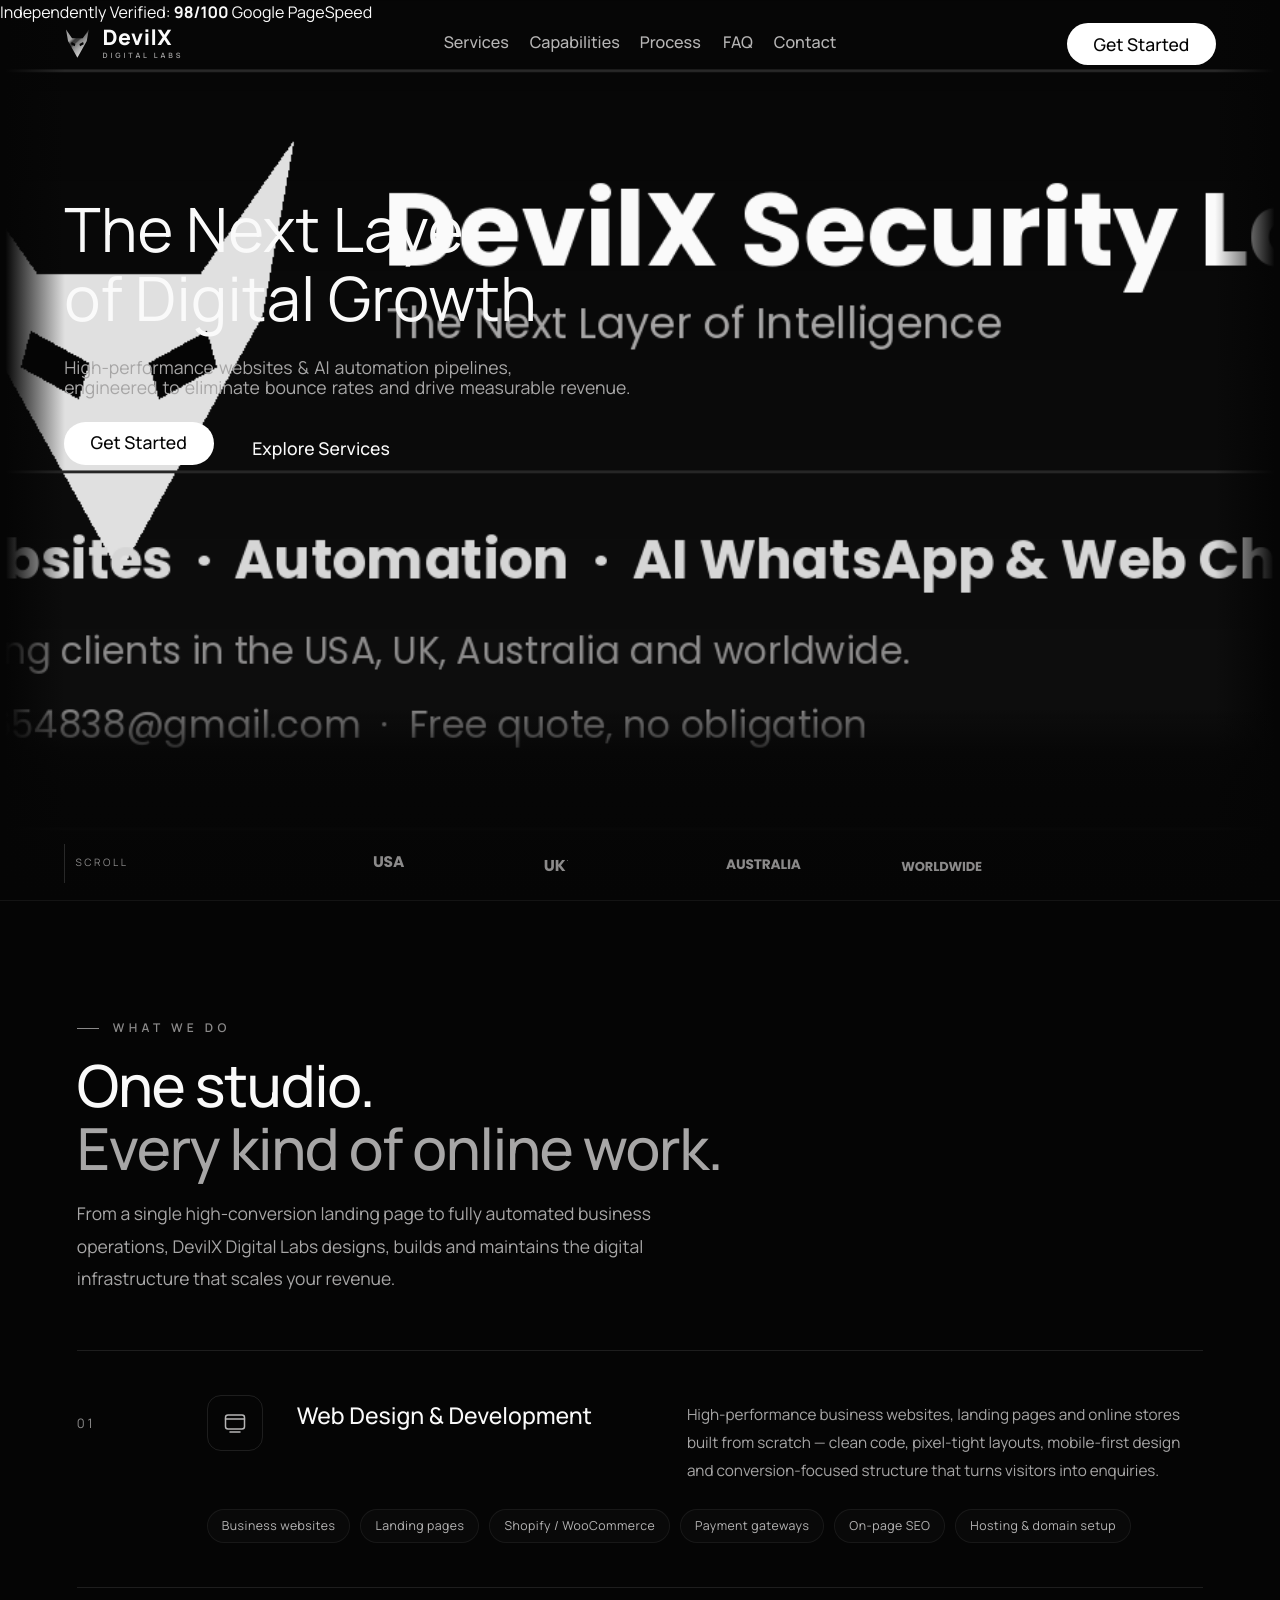
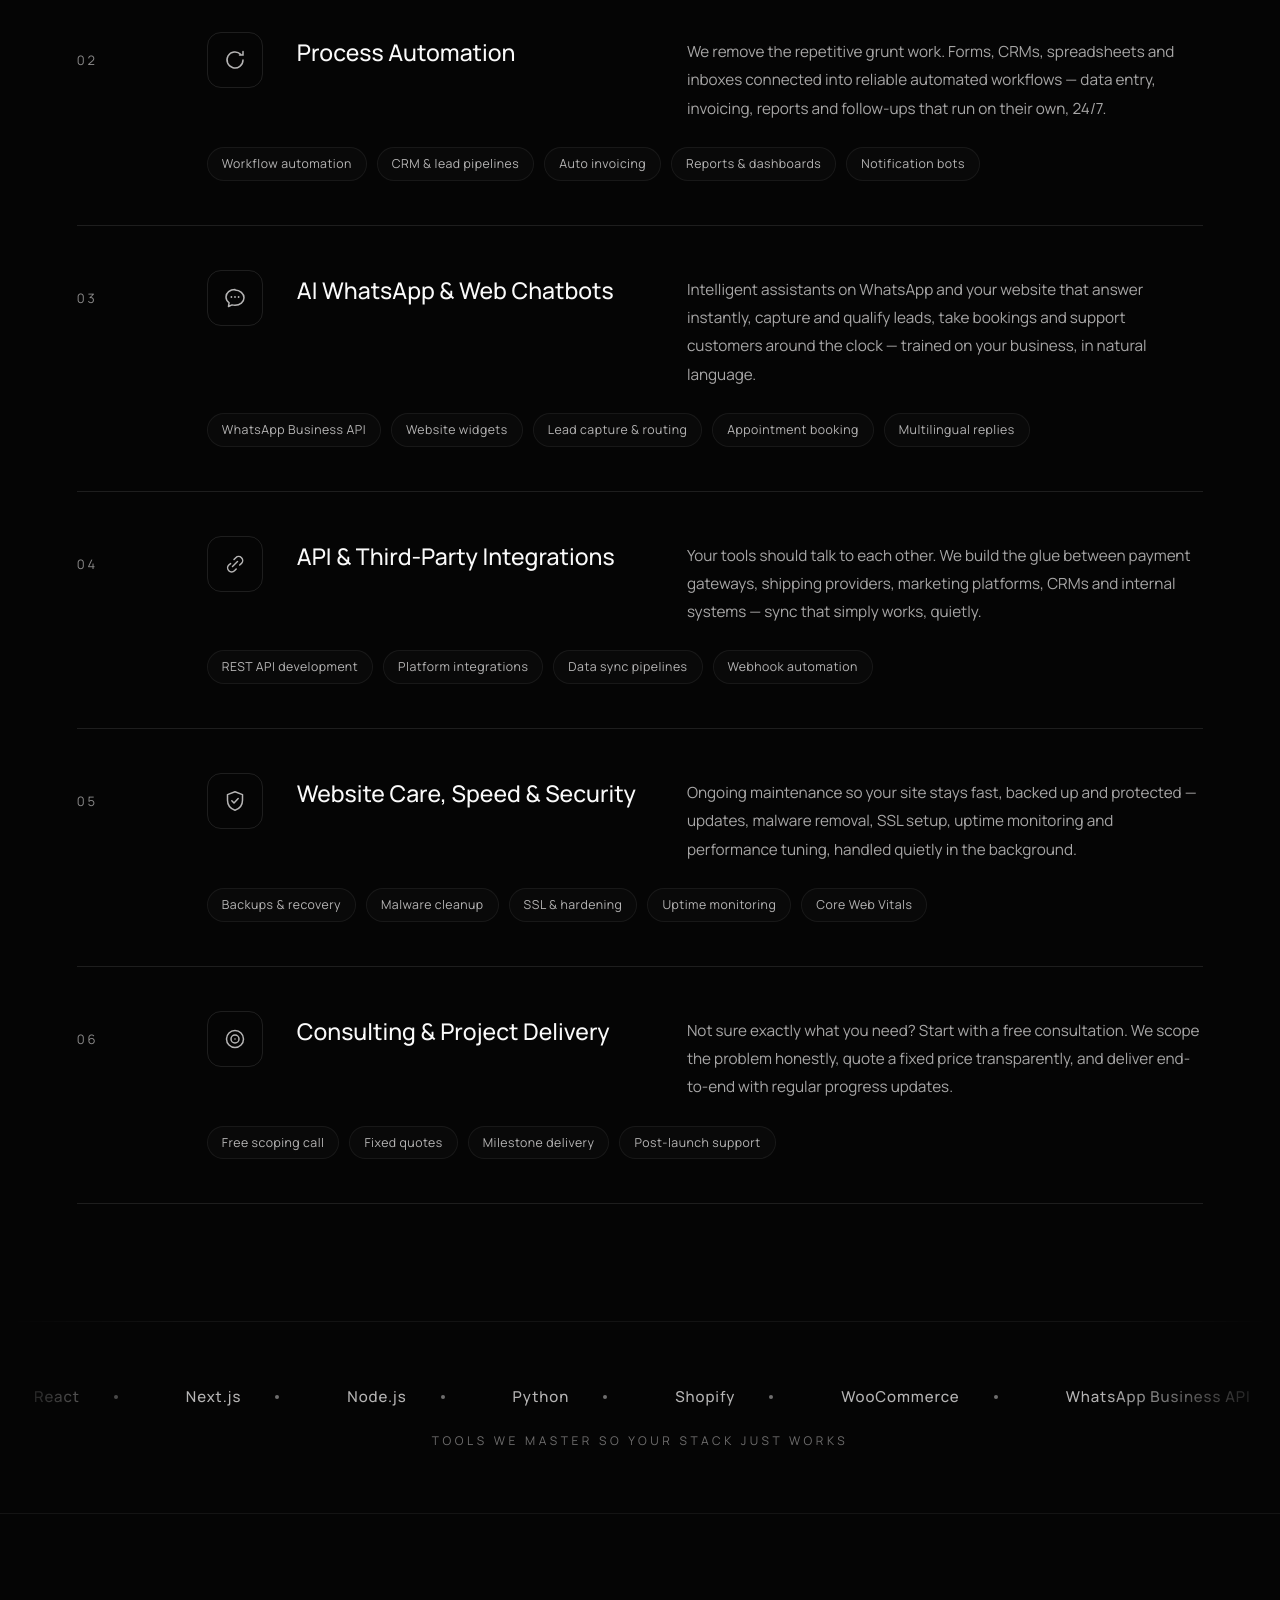
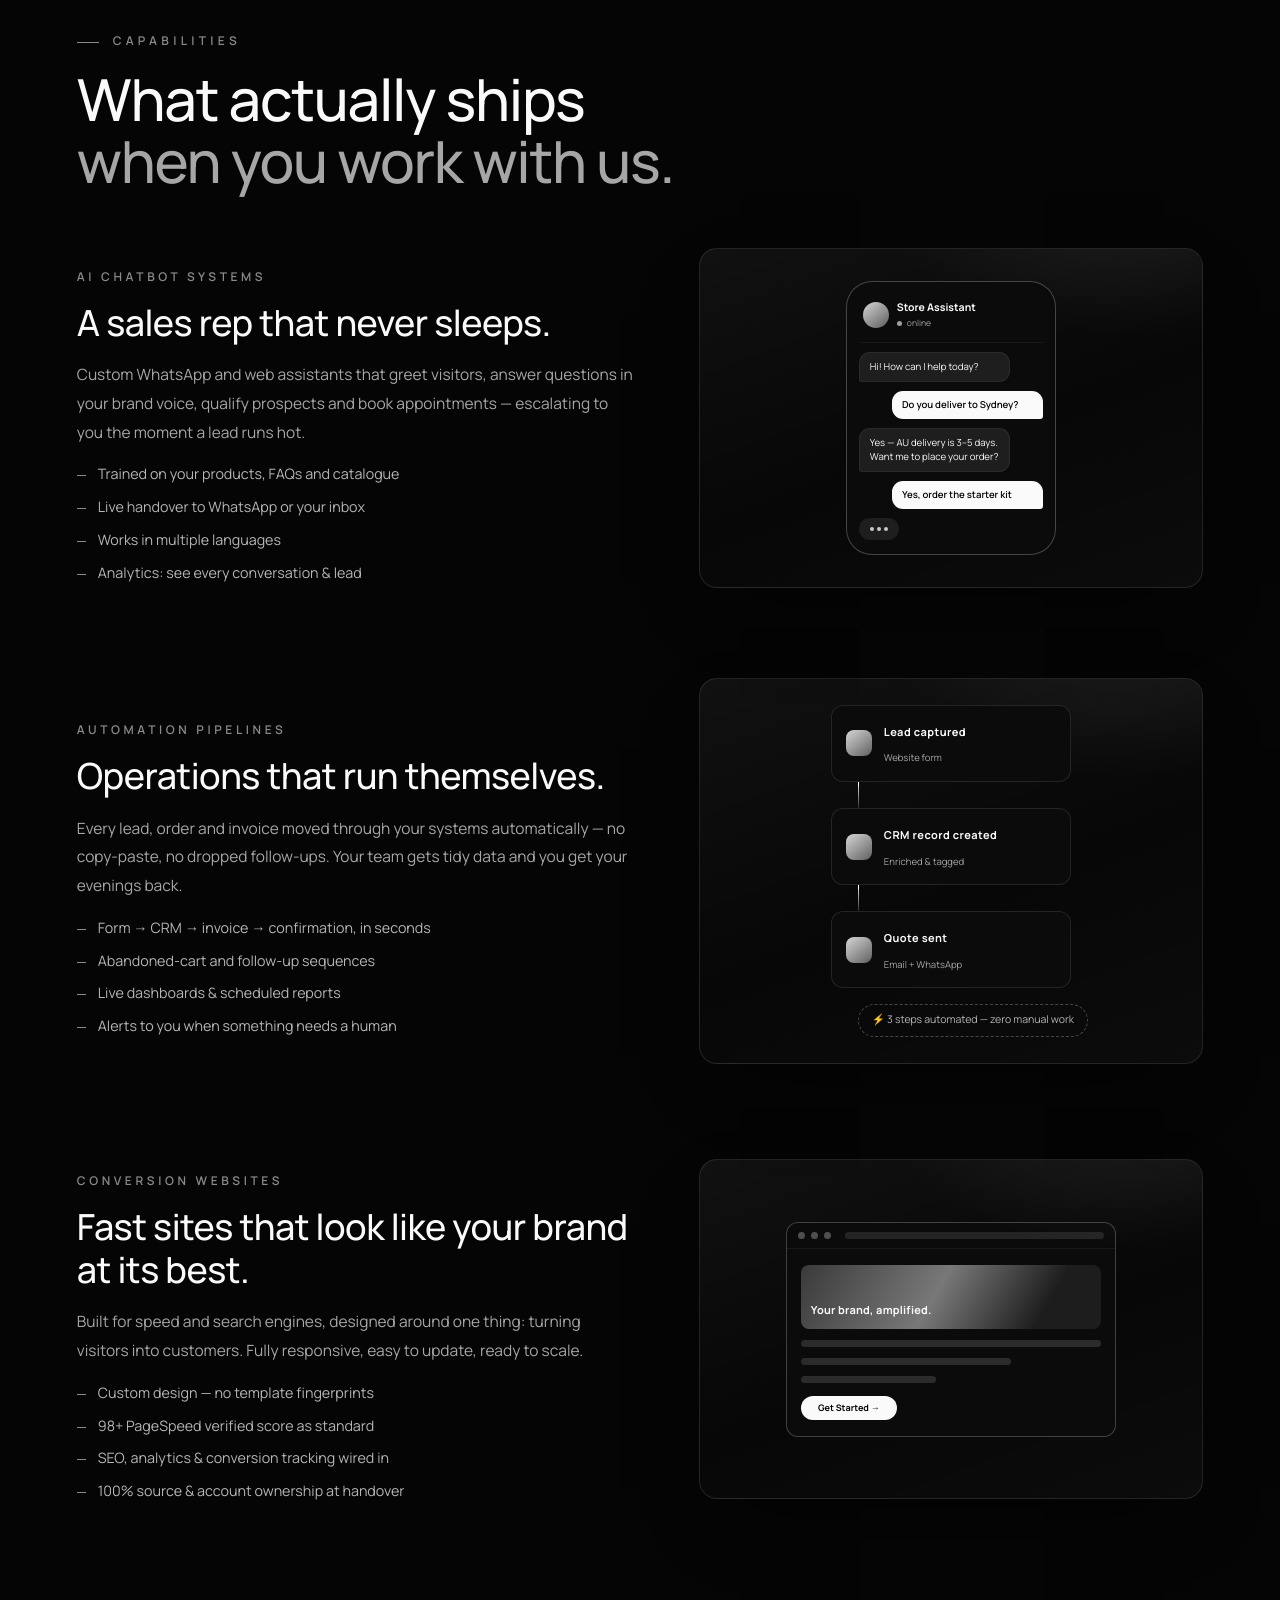
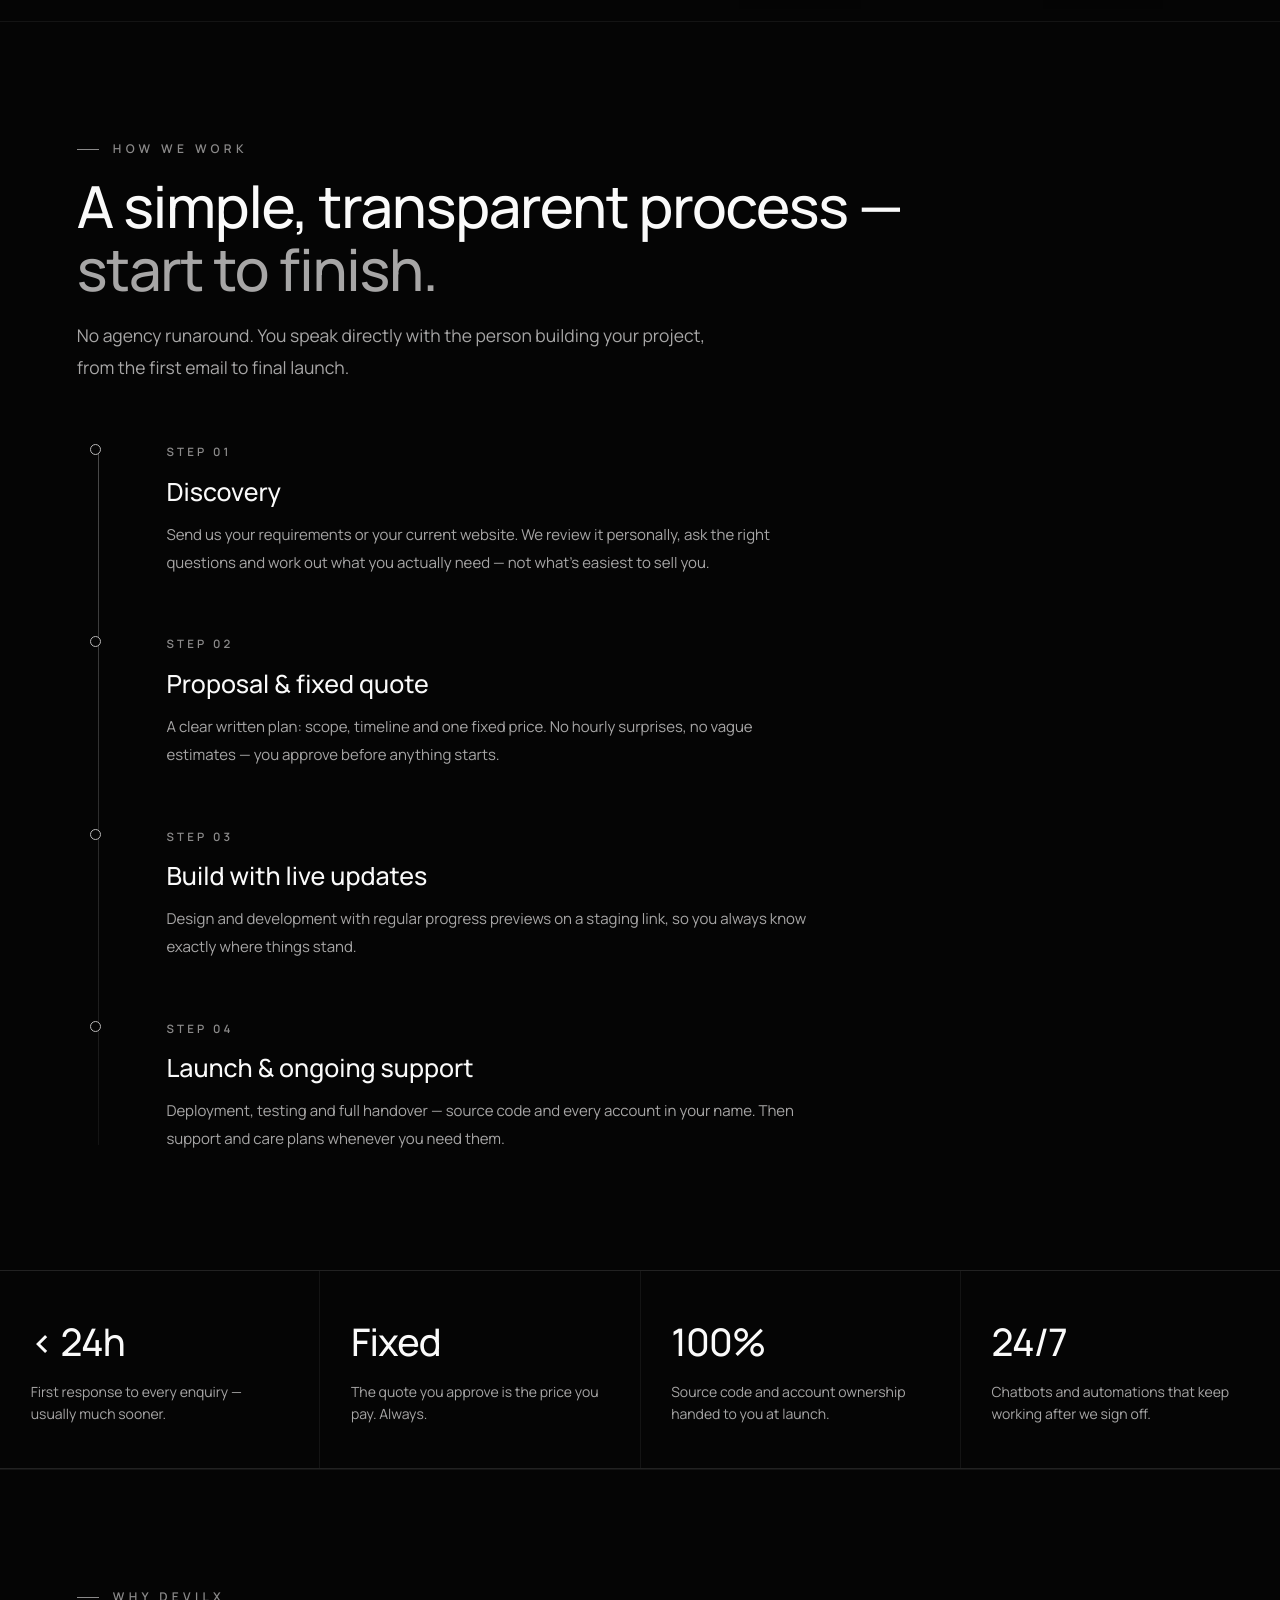
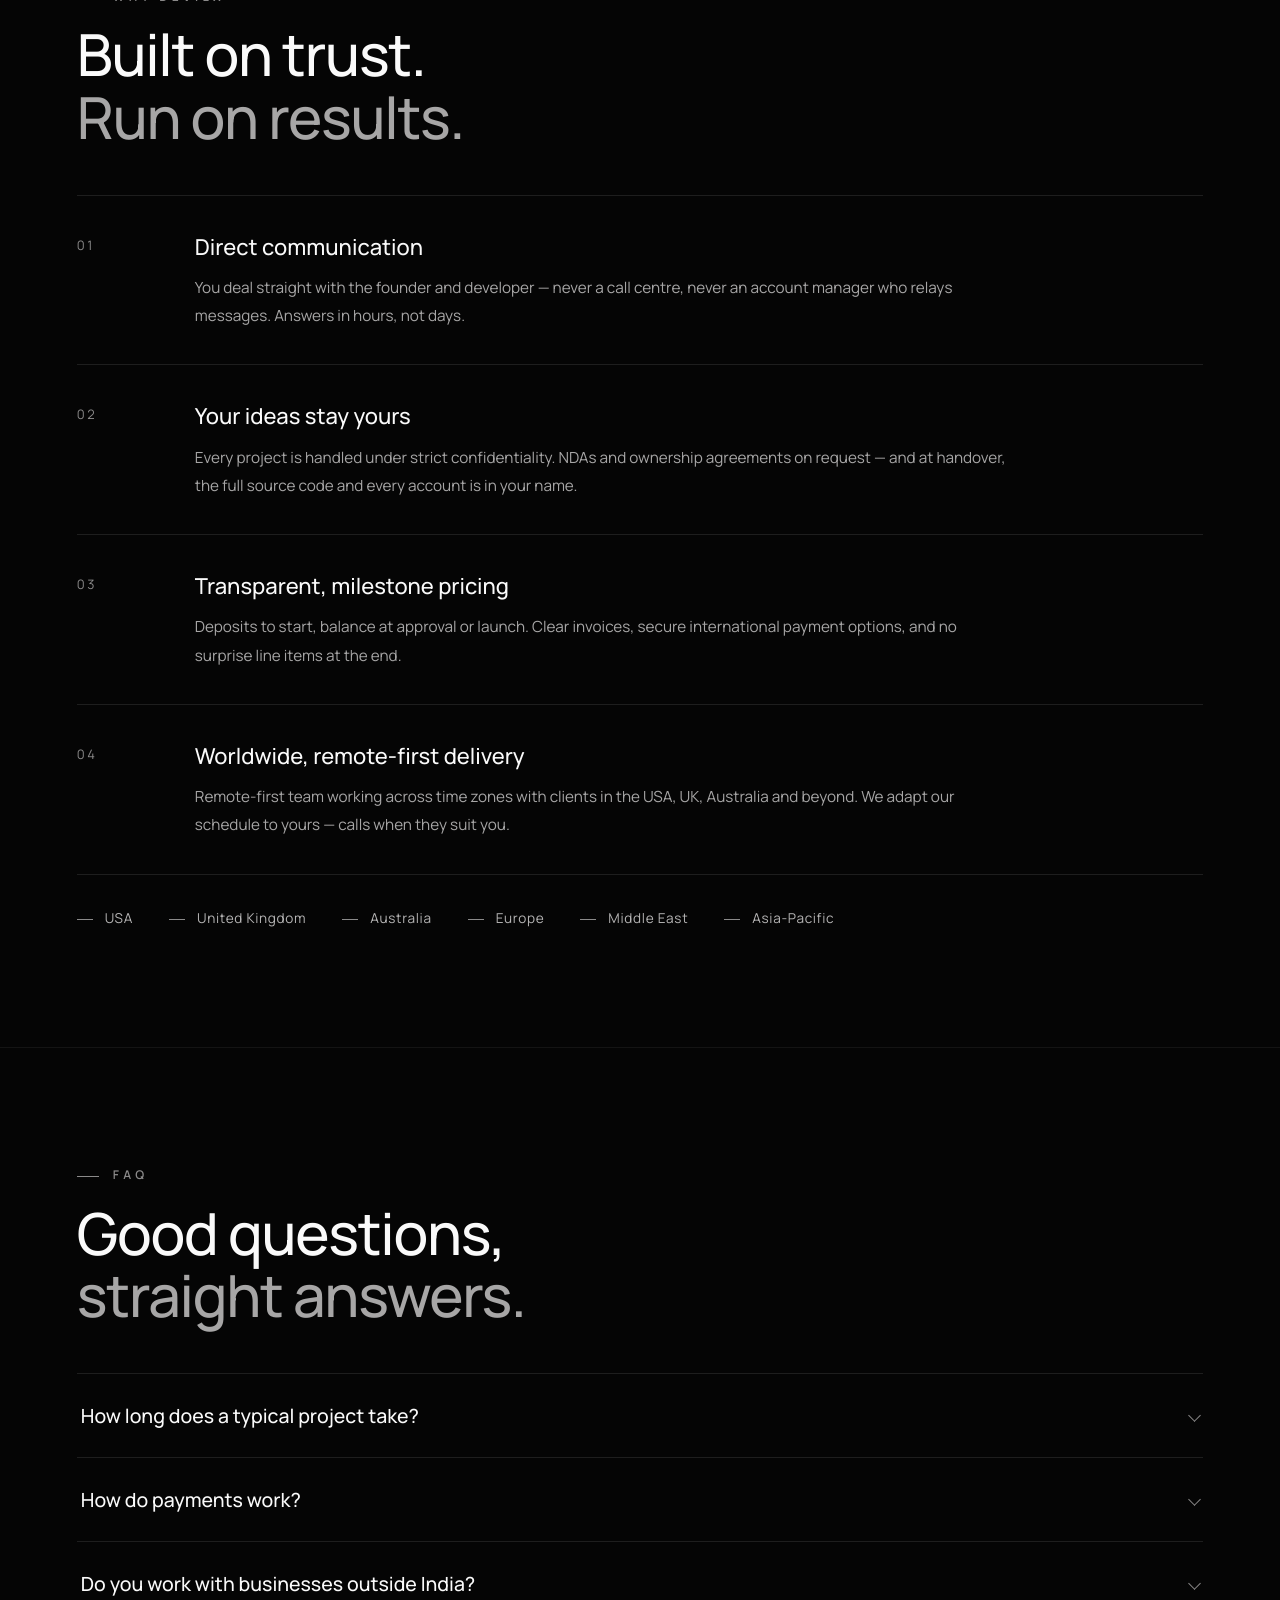
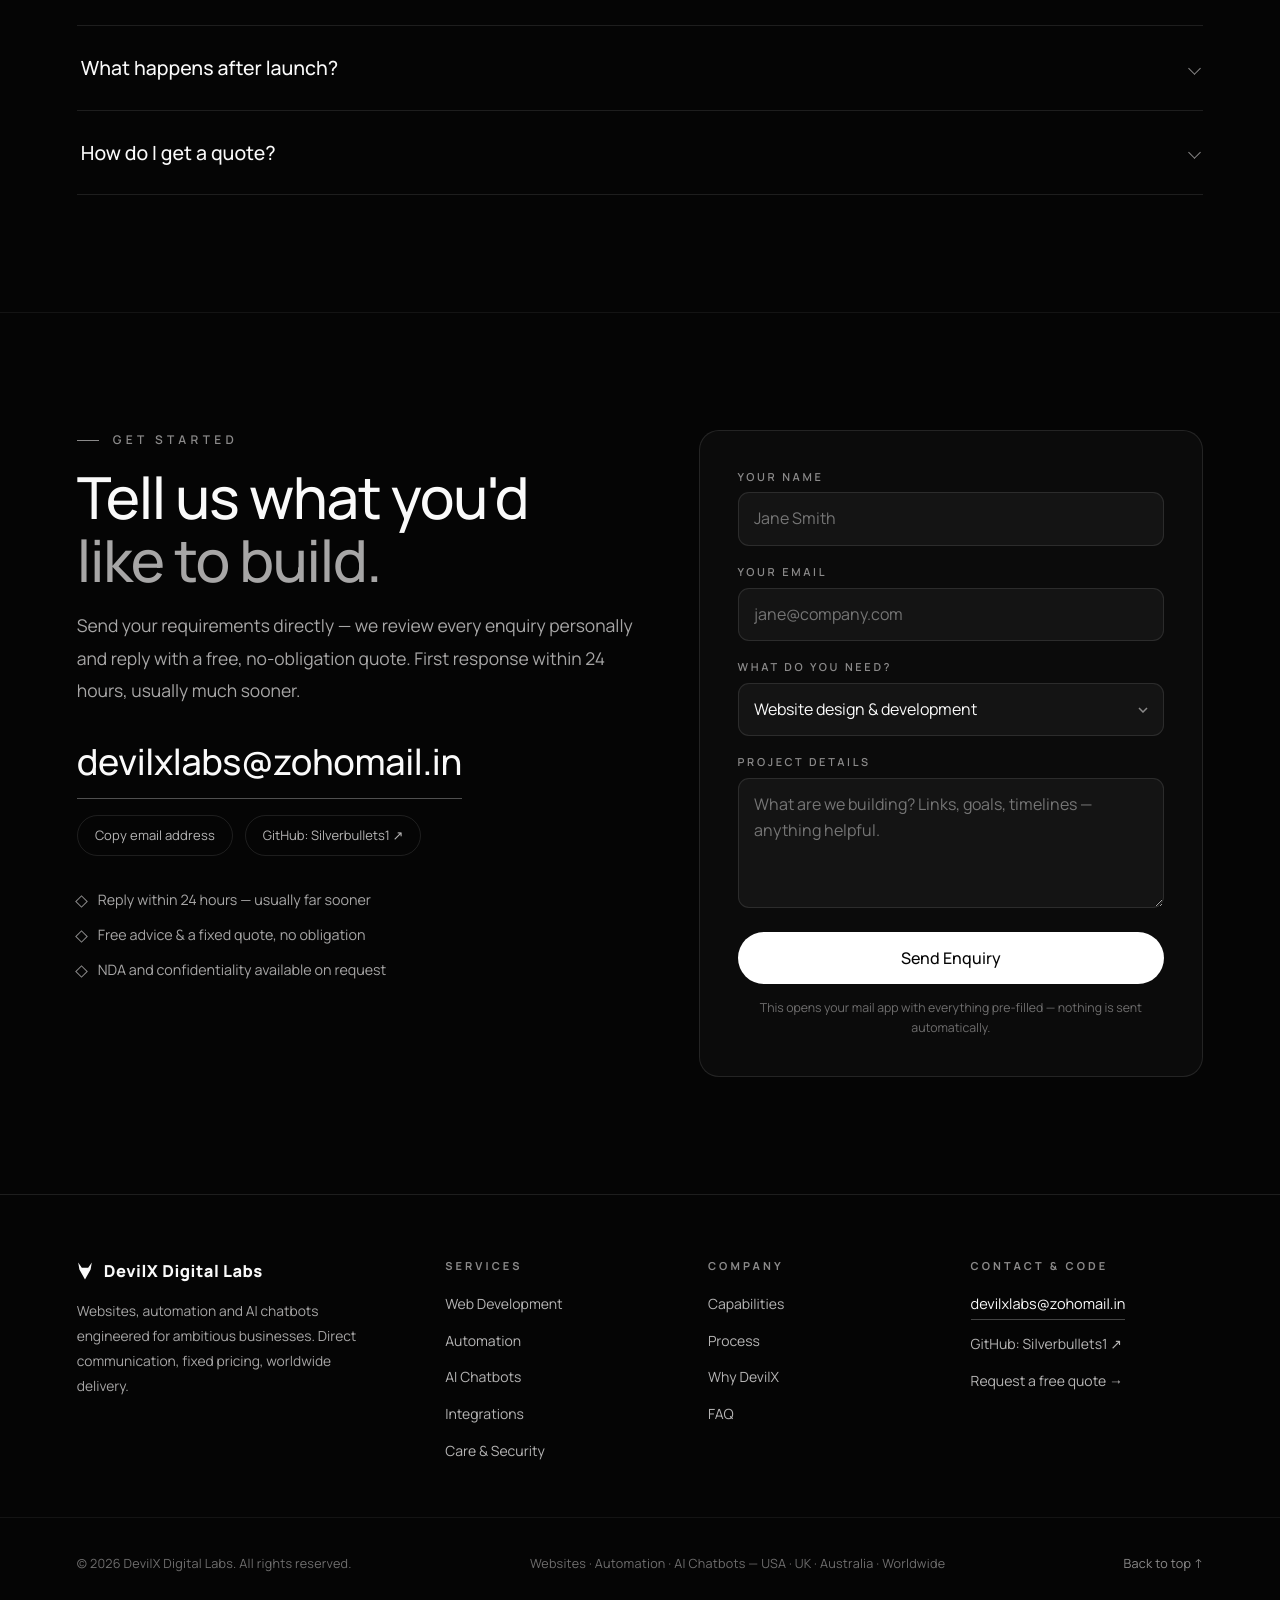
==== commit 8ee2bf34: "Update index.html" ====
--- a/index.html
+++ b/index.html
@@ -6,21 +6,21 @@
 <meta name="color-scheme" content="dark">
 <meta name="theme-color" content="#050505">
 
-<title>DevilX Security Labs — Web, Automation &amp; AI Chatbots for Businesses Worldwide</title>
-<meta name="description" content="DevilX Security Labs builds high-performance websites, business automation and AI WhatsApp &amp; web chatbots for companies in the USA, UK, Australia and worldwide. Fixed-price quotes, 24-hour response, 100% code ownership.">
+<title>DevilX Digital Labs — Web, Automation &amp; AI Chatbots for Businesses Worldwide</title>
+<meta name="description" content="DevilX Digital Labs builds high-performance websites, business automation and AI WhatsApp &amp; web chatbots for companies in the USA, UK, Australia and worldwide. Fixed-price quotes, 24-hour response, 100% code ownership.">
 <link rel="canonical" href="https://devilx-security-labs.vercel.app/">
 
 <!-- Open Graph / Facebook -->
 <meta property="og:type" content="website">
-<meta property="og:site_name" content="DevilX Security Labs">
-<meta property="og:title" content="DevilX Security Labs — The Next Layer of Intelligence">
+<meta property="og:site_name" content="DevilX Digital Labs">
+<meta property="og:title" content="DevilX Digital Labs — High-Performance Web &amp; AI Systems">
 <meta property="og:description" content="Websites, automation &amp; AI chatbots engineered for businesses worldwide. Free consultation, transparent fixed pricing, direct communication.">
 <meta property="og:url" content="https://devilx-security-labs.vercel.app/">
 <meta property="og:image" content="https://devilx-security-labs.vercel.app/assets/img/og.png">
 
 <!-- Twitter -->
 <meta name="twitter:card" content="summary_large_image">
-<meta name="twitter:title" content="DevilX Security Labs — Web, Automation &amp; AI Chatbots">
+<meta name="twitter:title" content="DevilX Digital Labs — Web, Automation &amp; AI Chatbots">
 <meta name="twitter:description" content="Websites, automation &amp; AI chatbots engineered for businesses worldwide.">
 <meta name="twitter:image" content="https://devilx-security-labs.vercel.app/assets/img/og.png">
 
@@ -37,15 +37,15 @@
 {
   "@context": "https://schema.org",
   "@type": "ProfessionalService",
-  "name": "DevilX Security Labs",
+  "name": "DevilX Digital Labs",
   "description": "Web development, process automation and AI WhatsApp & web chatbot studio serving clients in the USA, UK, Australia and worldwide.",
   "url": "https://devilx-security-labs.vercel.app/",
-  "email": "bb8654838@gmail.com",
+  "email": "devilxlabs@zohomail.in",
   "image": "https://devilx-security-labs.vercel.app/assets/img/og.png",
   "areaServed": ["US", "GB", "AU", "Worldwide"],
   "priceRange": "$$",
   "sameAs": [
-    "https://www.reddit.com/user/silverbullets3"
+    "https://github.com/Silverbullets1"
   ],
   "makesOffer": [
     {"@type": "Offer", "itemOffered": {"@type": "Service", "name": "Web Design & Development"}},
@@ -66,7 +66,7 @@
     {"@type": "Question", "name": "How do payments work?", "acceptedAnswer": {"@type": "Answer", "text": "Milestone-based: a deposit to begin, the balance at approval or launch. Every quote is fixed and in writing — no surprise invoices at the end."}},
     {"@type": "Question", "name": "Do you work with businesses outside India?", "acceptedAnswer": {"@type": "Answer", "text": "Absolutely. Most clients are in the USA, UK and Australia. Everything is handled remotely — email, WhatsApp and scheduled calls in your time zone, with secure international payment options."}},
     {"@type": "Question", "name": "What happens after launch?", "acceptedAnswer": {"@type": "Answer", "text": "Every project includes post-launch support. Beyond that, monthly care plans cover hosting, backups, updates, monitoring and small changes."}},
-    {"@type": "Question", "name": "How do I get a quote?", "acceptedAnswer": {"@type": "Answer", "text": "Email bb8654838@gmail.com with a short description of what you need — and a link to your current website if you have one. You'll get honest advice and a fixed quote, free of charge."}}
+    {"@type": "Question", "name": "How do I get a quote?", "acceptedAnswer": {"@type": "Answer", "text": "Email devilxlabs@zohomail.in with a short description of what you need — and a link to your current website if you have one. You'll get honest advice and a fixed quote, free of charge."}}
   ]
 }
 </script>
@@ -77,7 +77,7 @@
 <div class="progress" id="progress" aria-hidden="true"></div>
 
 <header class="topbar" id="topbar">
-  <a class="brand" href="#top" aria-label="DevilX Security Labs — home">
+  <a class="brand" href="#top" aria-label="DevilX Digital Labs — home">
     <svg class="brand-mark" viewBox="0 0 40 44" xmlns="http://www.w3.org/2000/svg" aria-hidden="true" role="img" focusable="false">
       <defs>
         <linearGradient id="bg1" gradientUnits="userSpaceOnUse" x1="8" y1="0" x2="34.1" y2="28.9">
@@ -92,7 +92,7 @@
       <path d="M11.5 19.5 L17 22.5 L16 26 L10.5 23 Z" fill="#050505"/>
       <path d="M28.5 19.5 L23 22.5 L24 26 L29.5 23 Z" fill="#050505"/>
     </svg>
-    <span class="brand-word"><em>DevilX</em><small>SECURITY LABS</small></span>
+    <span class="brand-word"><em>DevilX</em><small>DIGITAL LABS</small></span>
   </a>
 
   <nav class="links" aria-label="Primary">
@@ -103,7 +103,7 @@
     <a href="#contact">Contact</a>
   </nav>
 
-  <a class="pill pill-nav" href="mailto:bb8654838@gmail.com?subject=Project%20enquiry%20%E2%80%94%20DevilX%20Security%20Labs"><span>Get Started</span></a>
+  <a class="pill pill-nav" href="mailto:devilxlabs@zohomail.in?subject=Project%20enquiry%20%E2%80%94%20DevilX%20Digital%20Labs"><span>Get Started</span></a>
 
   <button class="burger" id="burger" type="button" aria-label="Open menu" aria-expanded="false" aria-controls="menu"><i></i><i></i></button>
 
@@ -117,8 +117,8 @@
         <li class="reveal"><a href="#contact">Contact</a></li>
       </ul>
       <div class="menu-foot">
-        <a class="pill reveal" href="mailto:bb8654838@gmail.com?subject=Project%20enquiry%20%E2%80%94%20DevilX%20Security%20Labs"><span>Get Started</span></a>
-        <a class="g2 reveal" href="https://www.reddit.com/user/silverbullets3" target="_blank" rel="noopener noreferrer">Reddit: u/silverbullets3 ↗</a>
+        <a class="pill reveal" href="mailto:devilxlabs@zohomail.in?subject=Project%20enquiry%20%E2%80%94%20DevilX%20Digital%20Labs"><span>Get Started</span></a>
+        <a class="g2 reveal" href="https://github.com/Silverbullets1" target="_blank" rel="noopener noreferrer">GitHub: Silverbullets1 ↗</a>
       </div>
     </div>
   </nav>
@@ -131,10 +131,14 @@
     </video>
   </div>
   <div class="hero">
-    <h1 class="headline"><span>The Next Layer</span><span>of Intelligence</span></h1>
-    <p class="sub"><span>Websites, automation &amp; AI chatbots,</span><span>engineered for businesses worldwide.</span></p>
+    <div class="speed-proof" data-reveal style="--i:0">
+      <span class="dot-live"></span>
+      <span>Independently Verified: <b>98/100</b> Google PageSpeed</span>
+    </div>
+    <h1 class="headline"><span>The Next Layer</span><span>of Digital Growth</span></h1>
+    <p class="sub"><span>High-performance websites &amp; AI automation pipelines,</span><span>engineered to eliminate bounce rates and drive measurable revenue.</span></p>
     <div class="actions">
-      <a class="pill pill-cta" href="mailto:bb8654838@gmail.com?subject=Project%20enquiry%20%E2%80%94%20DevilX%20Security%20Labs"><span>Get Started</span></a>
+      <a class="pill pill-cta" href="mailto:devilxlabs@zohomail.in?subject=Project%20enquiry%20%E2%80%94%20DevilX%20Digital%20Labs"><span>Get Started</span></a>
       <a class="ghost" href="#services">Explore Services</a>
     </div>
   </div>
@@ -164,7 +168,7 @@
   <section class="sec" id="services">
     <p class="eyebrow" data-reveal>What we do</p>
     <h2 class="h2" data-reveal style="--i:1">One studio.<br><b>Every kind of online work.</b></h2>
-    <p class="lead" data-reveal style="--i:2">From a single landing page to fully automated operations, DevilX Security Labs designs, builds and maintains the digital systems that keep a modern business running — so you can focus on your customers.</p>
+    <p class="lead" data-reveal style="--i:2">From a single high-conversion landing page to fully automated business operations, DevilX Digital Labs designs, builds and maintains the digital infrastructure that scales your revenue.</p>
     <div class="svcs">
       <article class="srv" data-reveal style="--i:0">
         <span class="n">01</span>
@@ -278,7 +282,7 @@
           <p>Built for speed and search engines, designed around one thing: turning visitors into customers. Fully responsive, easy to update, ready to scale.</p>
           <ul>
             <li>Custom design — no template fingerprints</li>
-            <li>90+ Lighthouse scores as standard</li>
+            <li>98+ PageSpeed verified score as standard</li>
             <li>SEO, analytics &amp; conversion tracking wired in</li>
             <li>100% source &amp; account ownership at handover</li>
           </ul>
@@ -353,7 +357,7 @@
       </details>
       <details>
         <summary>How do I get a quote?</summary>
-        <p class="a">Email <a href="mailto:bb8654838@gmail.com?subject=Project%20enquiry%20%E2%80%94%20quote%20request">bb8654838@gmail.com</a> with a short description of what you need — and a link to your current website if you have one. We'll reply with honest advice and a fixed quote, free of charge.</p>
+        <p class="a">Email <a href="mailto:devilxlabs@zohomail.in?subject=Project%20enquiry%20%E2%80%94%20quote%20request">devilxlabs@zohomail.in</a> with a short description of what you need — and a link to your current website if you have one. We'll reply with honest advice and a fixed quote, free of charge.</p>
       </details>
     </div>
   </section>
@@ -364,10 +368,10 @@
         <p class="eyebrow" data-reveal>Get started</p>
         <h2 class="h2" data-reveal style="--i:1">Tell us what you'd<br><b>like to build.</b></h2>
         <p class="lead" data-reveal style="--i:2">Send your requirements directly — we review every enquiry personally and reply with a free, no-obligation quote. First response within 24 hours, usually much sooner.</p>
-        <a class="big-mail" href="mailto:bb8654838@gmail.com?subject=Project%20enquiry%20%E2%80%94%20DevilX%20Security%20Labs" data-reveal style="--i:3">bb8654838@gmail.com</a>
+        <a class="big-mail" href="mailto:devilxlabs@zohomail.in?subject=Project%20enquiry%20%E2%80%94%20DevilX%20Digital%20Labs" data-reveal style="--i:3">devilxlabs@zohomail.in</a>
         <div style="display:flex;gap:12px;align-items:center;flex-wrap:wrap;margin-top:16px;">
           <button class="copy-btn" id="copyMail" type="button" aria-label="Copy email address" data-reveal style="--i:4;margin-top:0;"><span>Copy email address</span></button>
-          <a class="copy-btn" href="https://www.reddit.com/user/silverbullets3" target="_blank" rel="noopener noreferrer" aria-label="Visit DevilX Security Labs Reddit profile" data-reveal style="--i:4;margin-top:0;"><span>Reddit: u/silverbullets3 ↗</span></a>
+          <a class="copy-btn" href="https://github.com/Silverbullets1" target="_blank" rel="noopener noreferrer" aria-label="Visit DevilX GitHub profile" data-reveal style="--i:4;margin-top:0;"><span>GitHub: Silverbullets1 ↗</span></a>
         </div>
         <ul class="reply-line" data-reveal style="--i:5">
           <li>Reply within 24 hours — usually far sooner</li>
@@ -412,7 +416,7 @@
     <div>
       <div class="foot-brand">
         <svg viewBox="0 0 40 44" aria-hidden="true" focusable="false"><path d="M3 1 L12 14 L28 14 L37 1 L34 18 L20 43 L6 18 Z" fill="#fafafa"/></svg>
-        <b>DevilX Security Labs</b>
+        <b>DevilX Digital Labs</b>
       </div>
       <p class="about">Websites, automation and AI chatbots engineered for ambitious businesses. Direct communication, fixed pricing, worldwide delivery.</p>
     </div>
@@ -436,16 +440,16 @@
       </ul>
     </div>
     <div>
-      <h5>Contact &amp; Social</h5>
+      <h5>Contact &amp; Code</h5>
       <ul>
-        <li><a class="mail" href="mailto:bb8654838@gmail.com?subject=Project%20enquiry%20%E2%80%94%20DevilX%20Security%20Labs">bb8654838@gmail.com</a></li>
-        <li><a href="https://www.reddit.com/user/silverbullets3" target="_blank" rel="noopener noreferrer">Reddit: u/silverbullets3 ↗</a></li>
+        <li><a class="mail" href="mailto:devilxlabs@zohomail.in?subject=Project%20enquiry%20%E2%80%94%20DevilX%20Digital%20Labs">devilxlabs@zohomail.in</a></li>
+        <li><a href="https://github.com/Silverbullets1" target="_blank" rel="noopener noreferrer">GitHub: Silverbullets1 ↗</a></li>
         <li><a href="#contact">Request a free quote →</a></li>
       </ul>
     </div>
   </div>
   <div class="foot-base">
-    <span>© <span id="yr">2026</span> DevilX Security Labs. All rights reserved.</span>
+    <span>© <span id="yr">2026</span> DevilX Digital Labs. All rights reserved.</span>
     <span>Websites · Automation · AI Chatbots — USA · UK · Australia · Worldwide</span>
     <a href="#top">Back to top ↑</a>
   </div>
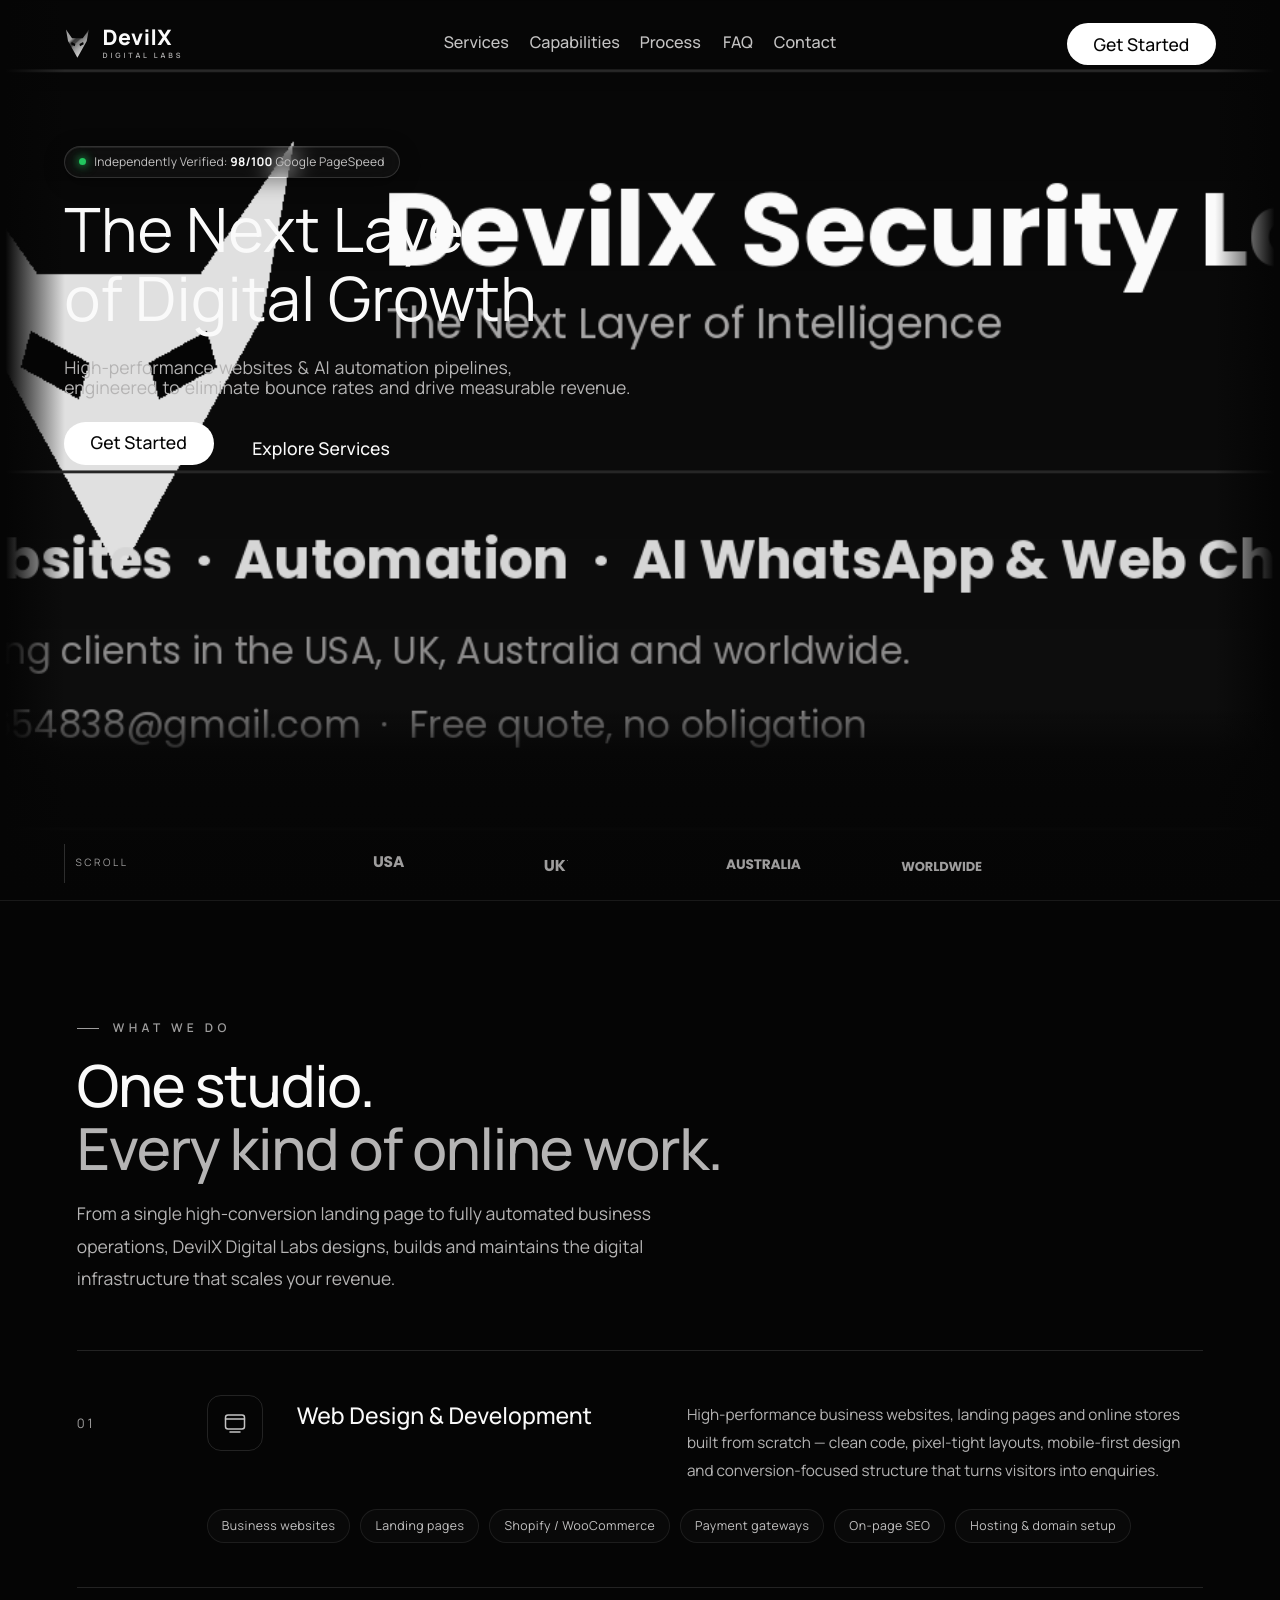
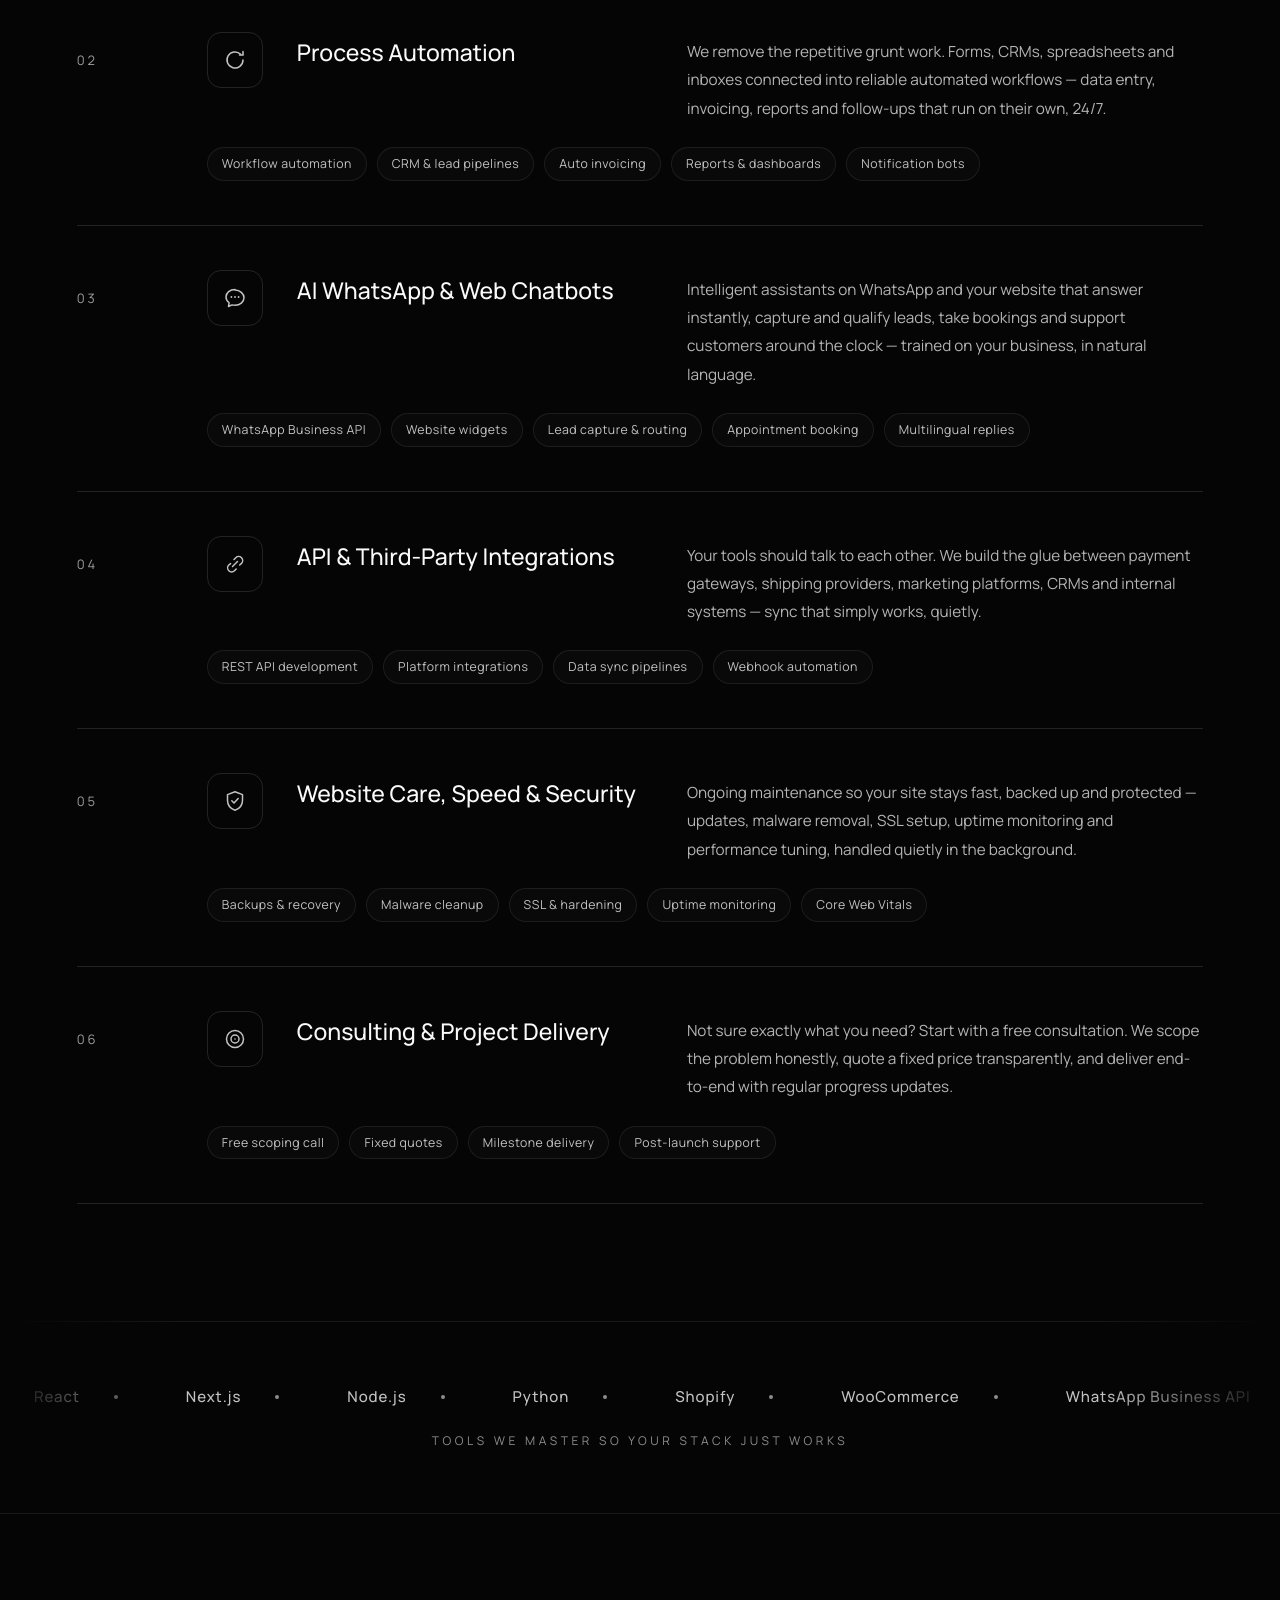
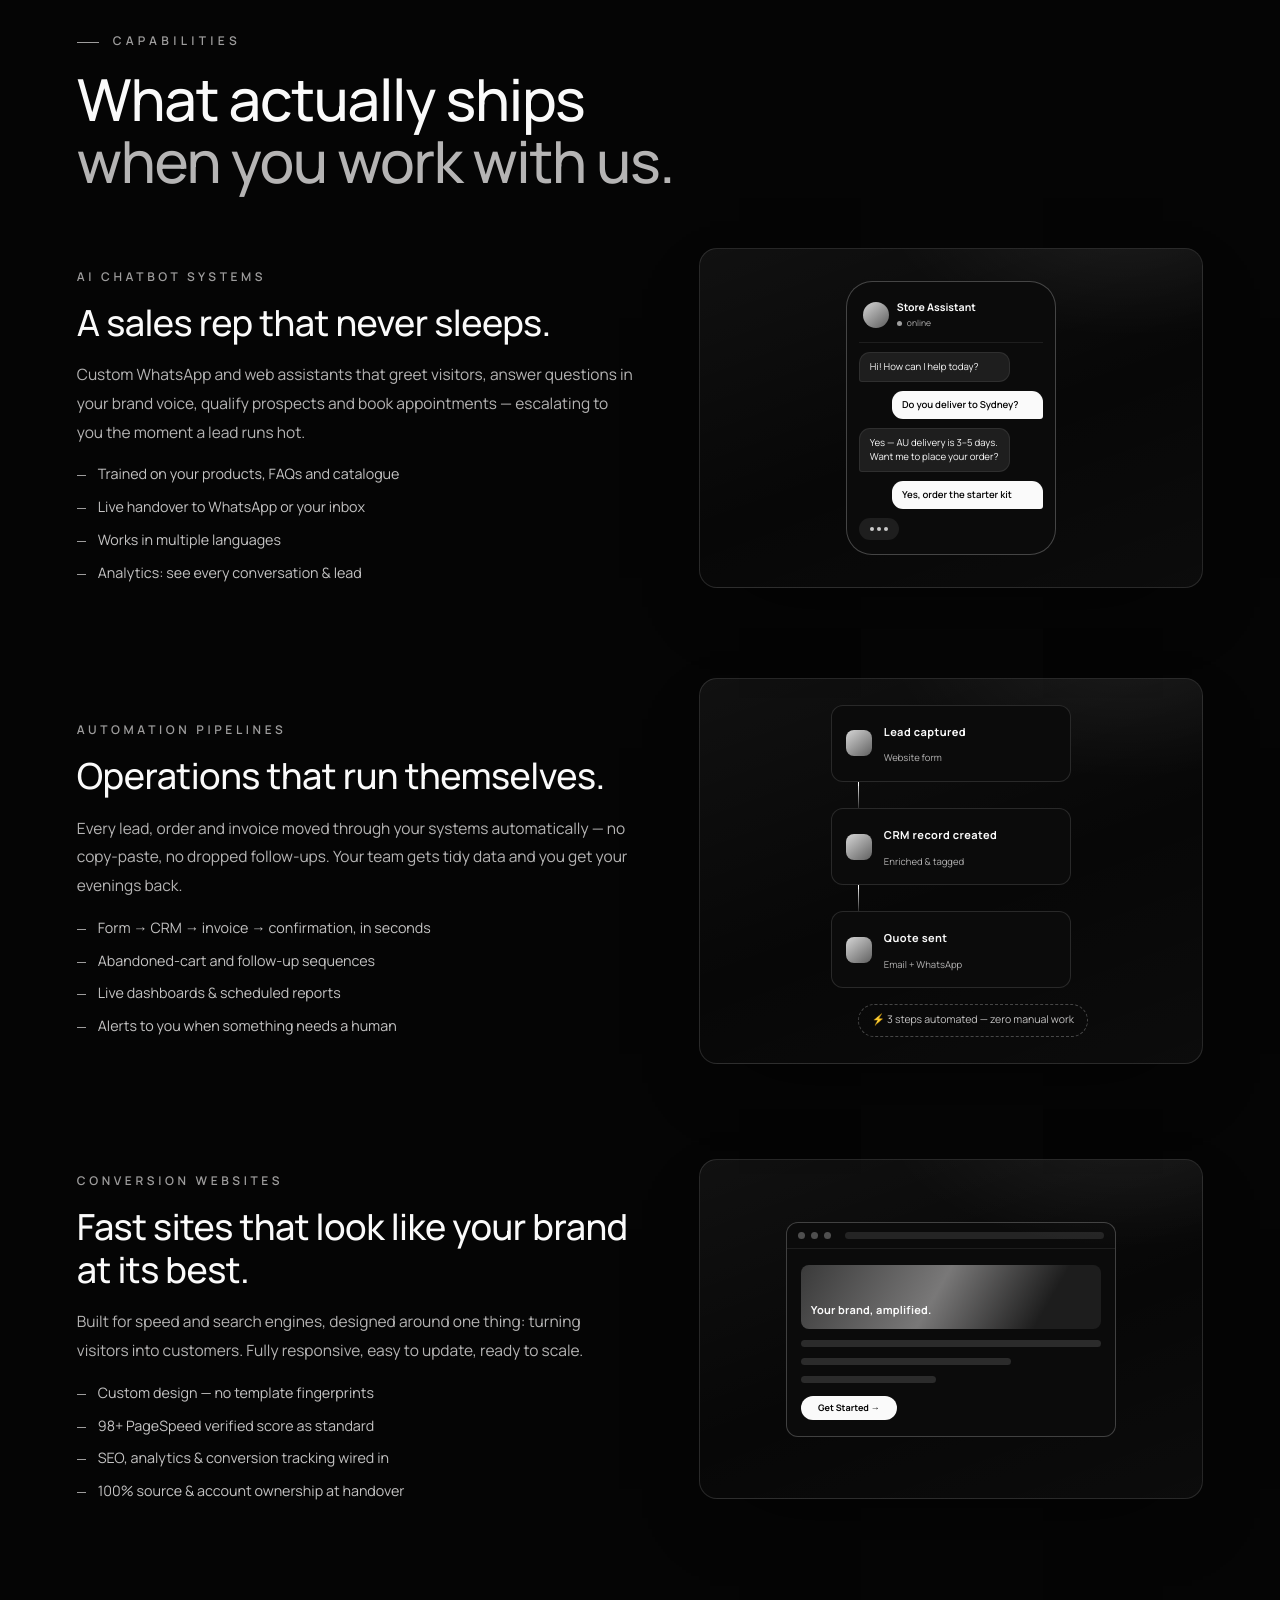
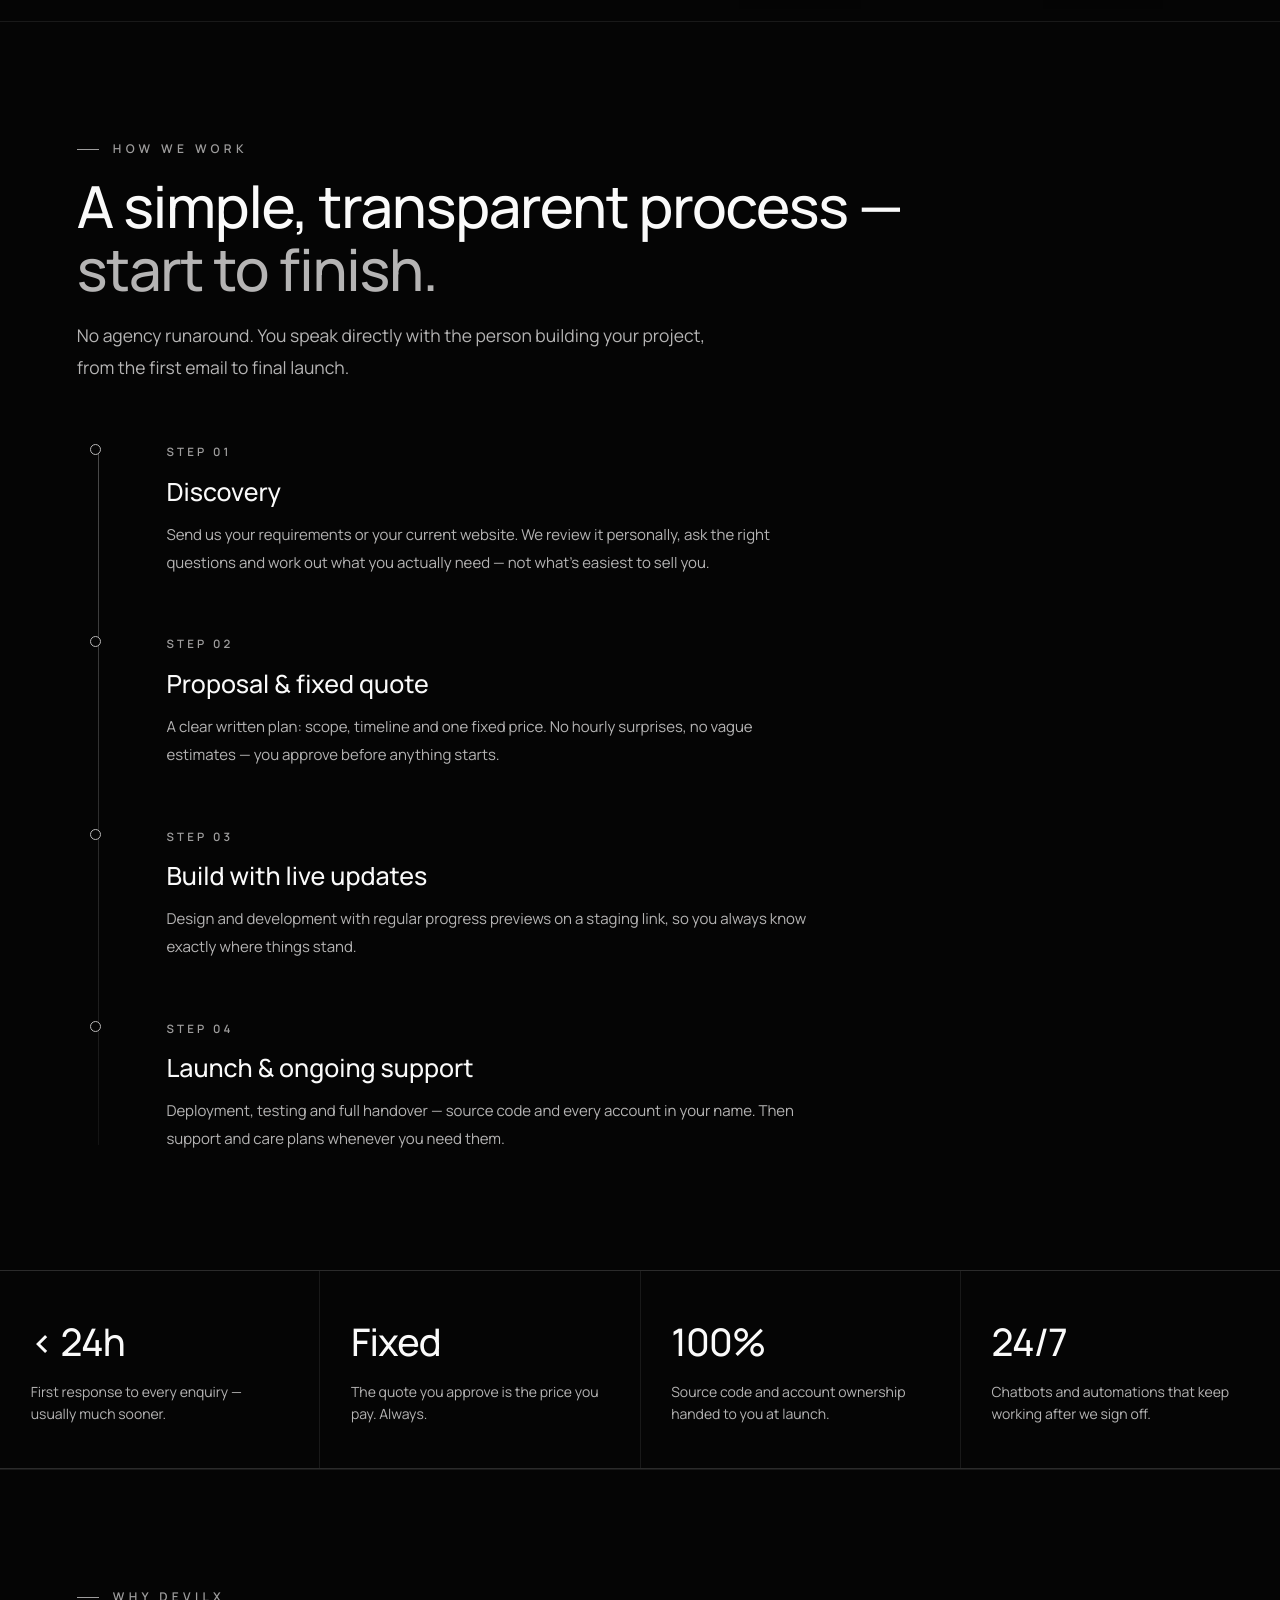
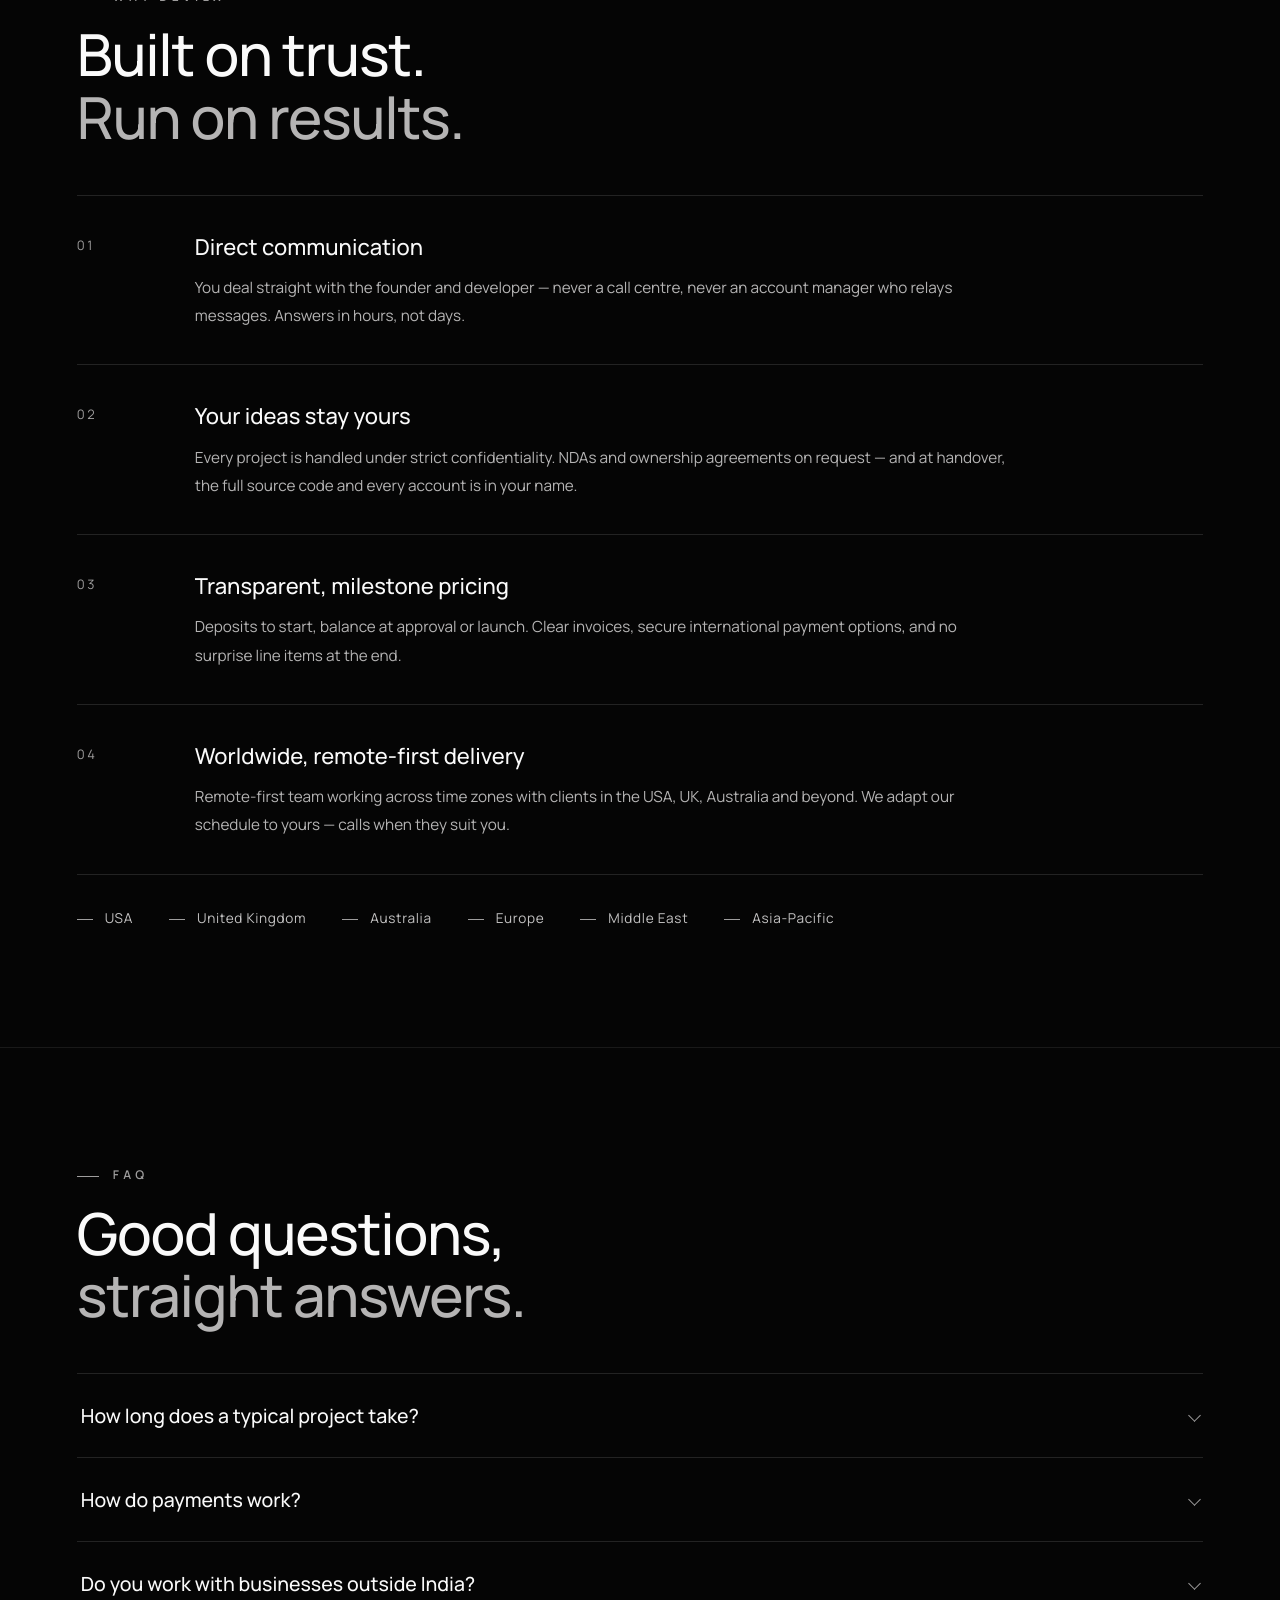
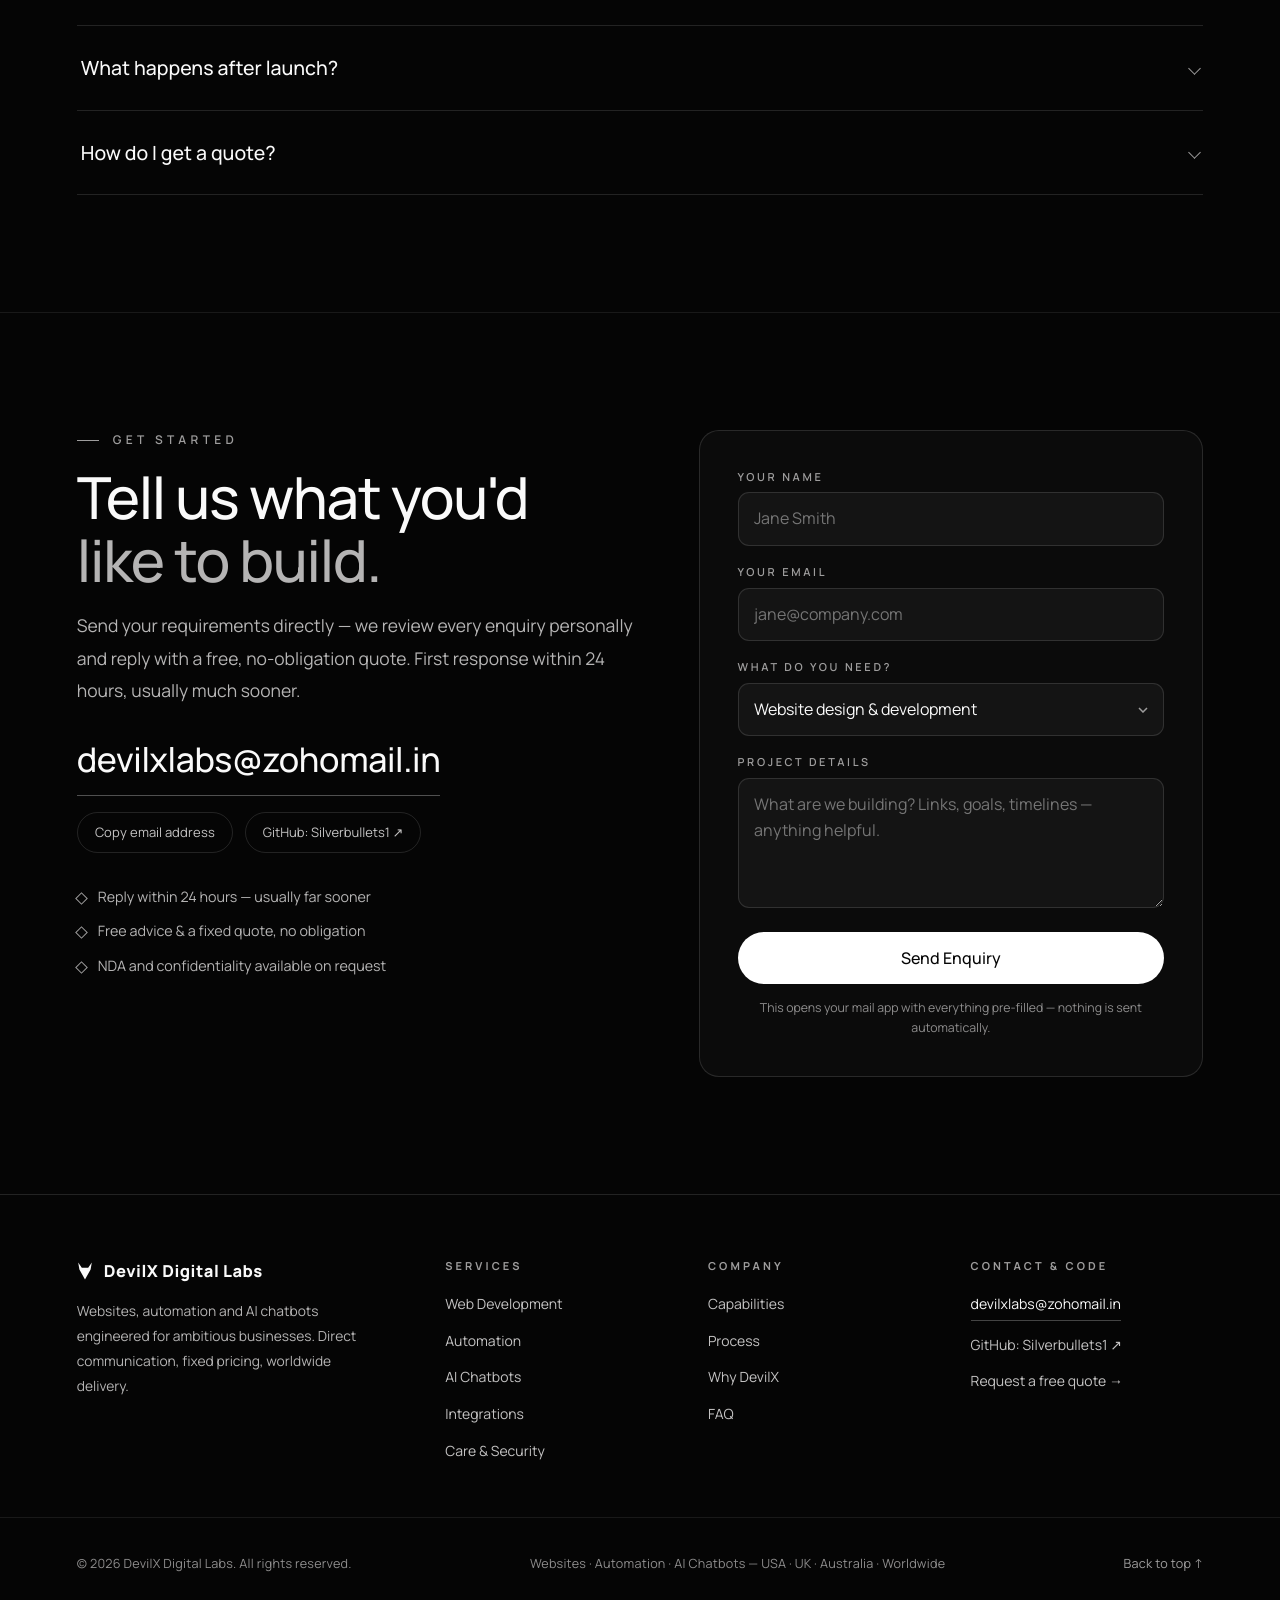
==== commit 7510fad2: "Update index.html" ====
--- a/index.html
+++ b/index.html
@@ -30,7 +30,7 @@
 
 <!-- Preload critical assets -->
 <link rel="preload" href="/assets/fonts/manrope-var.woff2" as="font" type="font/woff2" crossorigin>
-<link rel="stylesheet" href="/assets/css/style.css">
+<link rel="stylesheet" href="/assets/css/style.css?v=2.0">
 
 <!-- Structured Data -->
 <script type="application/ld+json">
@@ -455,6 +455,6 @@
   </div>
 </footer>
 
-<script src="/assets/js/site.js" defer></script>
+<script src="/assets/js/site.js?v=2.0" defer></script>
 </body>
 </html>
--- a/assets/css/style.css
+++ b/assets/css/style.css
@@ -1,5 +1,5 @@
 /* ============================================================
-   DevilX Security Labs — design system
+   DevilX Digital Labs — design system
    Dark cinematic · monochrome silver · 1487×1058 comp
    ============================================================ */
 
@@ -27,17 +27,17 @@
   --uw: calc(100vw / 1487);
   --h: clamp(var(--u), calc(var(--u) * .65 + var(--uw) * .35), calc(var(--u) * 1.16));
   --m: 1px;
-  /* palette — page is #050505, everything else stays in its light/silver family */
+  /* palette — high-contrast dark silver for 100/100 WCAG Accessibility */
   --bg: #050505;
   --ink: #fafafa;
-  --muted: #a7a6a6;
-  --nav: #b6b5b5;
-  --strip: #8b8a8a;
-  --dim: #6f6e6e;
+  --muted: #b5b4b4;
+  --nav: #c4c3c3;
+  --strip: #9e9d9d;
+  --dim: #8e8d8d;
   --pill: #ffffff;
   --pill-ink: #050505;
-  --line: rgba(255, 255, 255, .10);
-  --line-soft: rgba(255, 255, 255, .06);
+  --line: rgba(255, 255, 255, .12);
+  --line-soft: rgba(255, 255, 255, .08);
   --panel: rgba(255, 255, 255, .028);
   --ease: cubic-bezier(.22, 1, .36, 1);
   /* fluid scale for content */
@@ -100,7 +100,7 @@
 }
 
 :focus-visible {
-  outline: 1.5px solid rgba(255, 255, 255, .7);
+  outline: 1.5px solid rgba(255, 255, 255, .8);
   outline-offset: 3px;
   border-radius: 2px;
 }
@@ -129,7 +129,7 @@
   height: 2px;
   width: 0;
   z-index: 70;
-  background: linear-gradient(90deg, #6b6a6a, #fafafa);
+  background: linear-gradient(90deg, #8e8d8d, #fafafa);
   pointer-events: none;
 }
 
@@ -202,7 +202,7 @@
 }
 
 .topbar.scrolled {
-  background: rgba(5, 5, 5, .74);
+  background: rgba(5, 5, 5, .78);
   -webkit-backdrop-filter: blur(18px);
   backdrop-filter: blur(18px);
   border-bottom-color: var(--line-soft);
@@ -341,6 +341,54 @@
   pointer-events: auto;
 }
 
+/* ---------- PageSpeed Pill Badge ---------- */
+.speed-proof {
+  position: absolute;
+  left: calc(75.5 * var(--u));
+  top: calc(172 * var(--u));
+  display: inline-flex;
+  align-items: center;
+  gap: 8px;
+  padding: 5px 14px;
+  border-radius: 9999px;
+  background: rgba(255, 255, 255, 0.035);
+  border: 1px solid rgba(255, 255, 255, 0.14);
+  box-shadow: 0 4px 20px rgba(0, 0, 0, 0.4), inset 0 1px 0 rgba(255, 255, 255, 0.08);
+  font-size: 12px;
+  letter-spacing: 0.02em;
+  color: #c4c3c3;
+  pointer-events: auto;
+  backdrop-filter: blur(12px);
+  -webkit-backdrop-filter: blur(12px);
+  transition: border-color 0.3s ease, transform 0.2s ease;
+}
+
+.speed-proof:hover {
+  border-color: rgba(255, 255, 255, 0.28);
+  transform: translateY(-1px);
+}
+
+.speed-proof b {
+  color: #fafafa;
+  font-weight: 700;
+}
+
+/* Glowing green pulse dot */
+.dot-live {
+  width: 7px;
+  height: 7px;
+  border-radius: 50%;
+  background: #22c55e;
+  box-shadow: 0 0 8px #22c55e, 0 0 14px rgba(34, 197, 94, 0.4);
+  flex: none;
+  animation: dotPulse 2s infinite ease-in-out;
+}
+
+@keyframes dotPulse {
+  0%, 100% { opacity: 1; transform: scale(1); }
+  50% { opacity: 0.55; transform: scale(0.85); }
+}
+
 .headline {
   position: absolute;
   left: calc(75.5 * var(--u));
@@ -364,8 +412,9 @@
   color: var(--muted);
   font-weight: 400;
   font-size: calc(20.7 * var(--h));
-  line-height: calc(23.5 * var(--h));
+  line-height: calc(24 * var(--h));
   word-spacing: calc(1.8 * var(--h));
+  max-width: calc(750 * var(--u));
 }
 
 .sub span {
@@ -525,7 +574,7 @@
   height: calc(46 * var(--u));
   position: relative;
   overflow: hidden;
-  background: rgba(255, 255, 255, .14);
+  background: rgba(255, 255, 255, .16);
 }
 
 .scrollcue .rail::after {
@@ -1267,17 +1316,19 @@
   align-items: start;
 }
 
+/* Email text wrapping bug fixed */
 .big-mail {
   display: inline-block;
   margin-top: 26px;
   font-weight: 500;
   color: var(--ink);
-  font-size: clamp(21px, 2.9vw, 36px);
+  font-size: clamp(17px, 2.7vw, 34px);
   letter-spacing: -.01em;
   border-bottom: 1px solid rgba(255, 255, 255, .3);
   padding-bottom: 7px;
   transition: border-color .3s ease;
-  word-break: break-all;
+  white-space: nowrap;
+  max-width: 100%;
 }
 
 .big-mail:hover {
@@ -1285,7 +1336,6 @@
 }
 
 .copy-btn {
-  margin-top: 16px;
   display: inline-flex;
   align-items: center;
   gap: 9px;
@@ -1378,7 +1428,7 @@
 }
 
 form select {
-  background-image: url("data:image/svg+xml;utf8,<svg xmlns='http://www.w3.org/2000/svg' width='10' height='6'><path d='M1 1l4 4 4-4' stroke='%238b8a8a' fill='none' stroke-width='1.5'/></svg>");
+  background-image: url("data:image/svg+xml;utf8,<svg xmlns='http://www.w3.org/2000/svg' width='10' height='6'><path d='M1 1l4 4 4-4' stroke='%239e9d9d' fill='none' stroke-width='1.5'/></svg>");
   background-repeat: no-repeat;
   background-position: right 15px center;
   cursor: pointer;
@@ -1534,12 +1584,12 @@
 }
 
 .foot .mail {
-  font-size: 14.5px;
+  font-size: clamp(13px, 1.1vw, 14.5px);
   color: var(--ink);
   border-bottom: 1px solid rgba(255, 255, 255, .25);
   padding-bottom: 3px;
   display: inline-block;
-  word-break: break-all;
+  white-space: nowrap;
 }
 
 .foot .mail:hover {
@@ -1741,6 +1791,7 @@
   .brand { animation: rise .8s var(--ease) both; }
   .links { animation: riseNav .8s var(--ease) both; }
   .pill-nav { animation: rise .8s var(--ease) both; }
+  .speed-proof { animation: riseHead .9s var(--ease) .02s both; }
   .headline { animation: riseHead .9s var(--ease) .06s both; }
   .sub { animation: riseHead .9s var(--ease) .14s both; }
   .hero .pill-cta, .hero .ghost { animation: riseHead .9s var(--ease) .22s both; }
@@ -1793,7 +1844,7 @@
   }
 
   .topbar.scrolled {
-    background: rgba(5, 5, 5, .74);
+    background: rgba(5, 5, 5, .78);
   }
 
   .brand {
@@ -1841,6 +1892,19 @@
     padding: 0 calc(21 * var(--m)) calc(16 * var(--m));
   }
 
+  .speed-proof {
+    position: static;
+    width: fit-content;
+    margin-bottom: calc(16 * var(--m));
+    padding: 5px 13px;
+    font-size: 11.5px;
+  }
+
+  .dot-live {
+    width: 6px;
+    height: 6px;
+  }
+
   .headline {
     position: static;
     font-size: max(calc(33 * var(--m)), 26px);
@@ -1864,6 +1928,7 @@
     line-height: 1.55;
     word-spacing: normal;
     margin-bottom: calc(26 * var(--m));
+    max-width: 100%;
   }
 
   .sub span {
